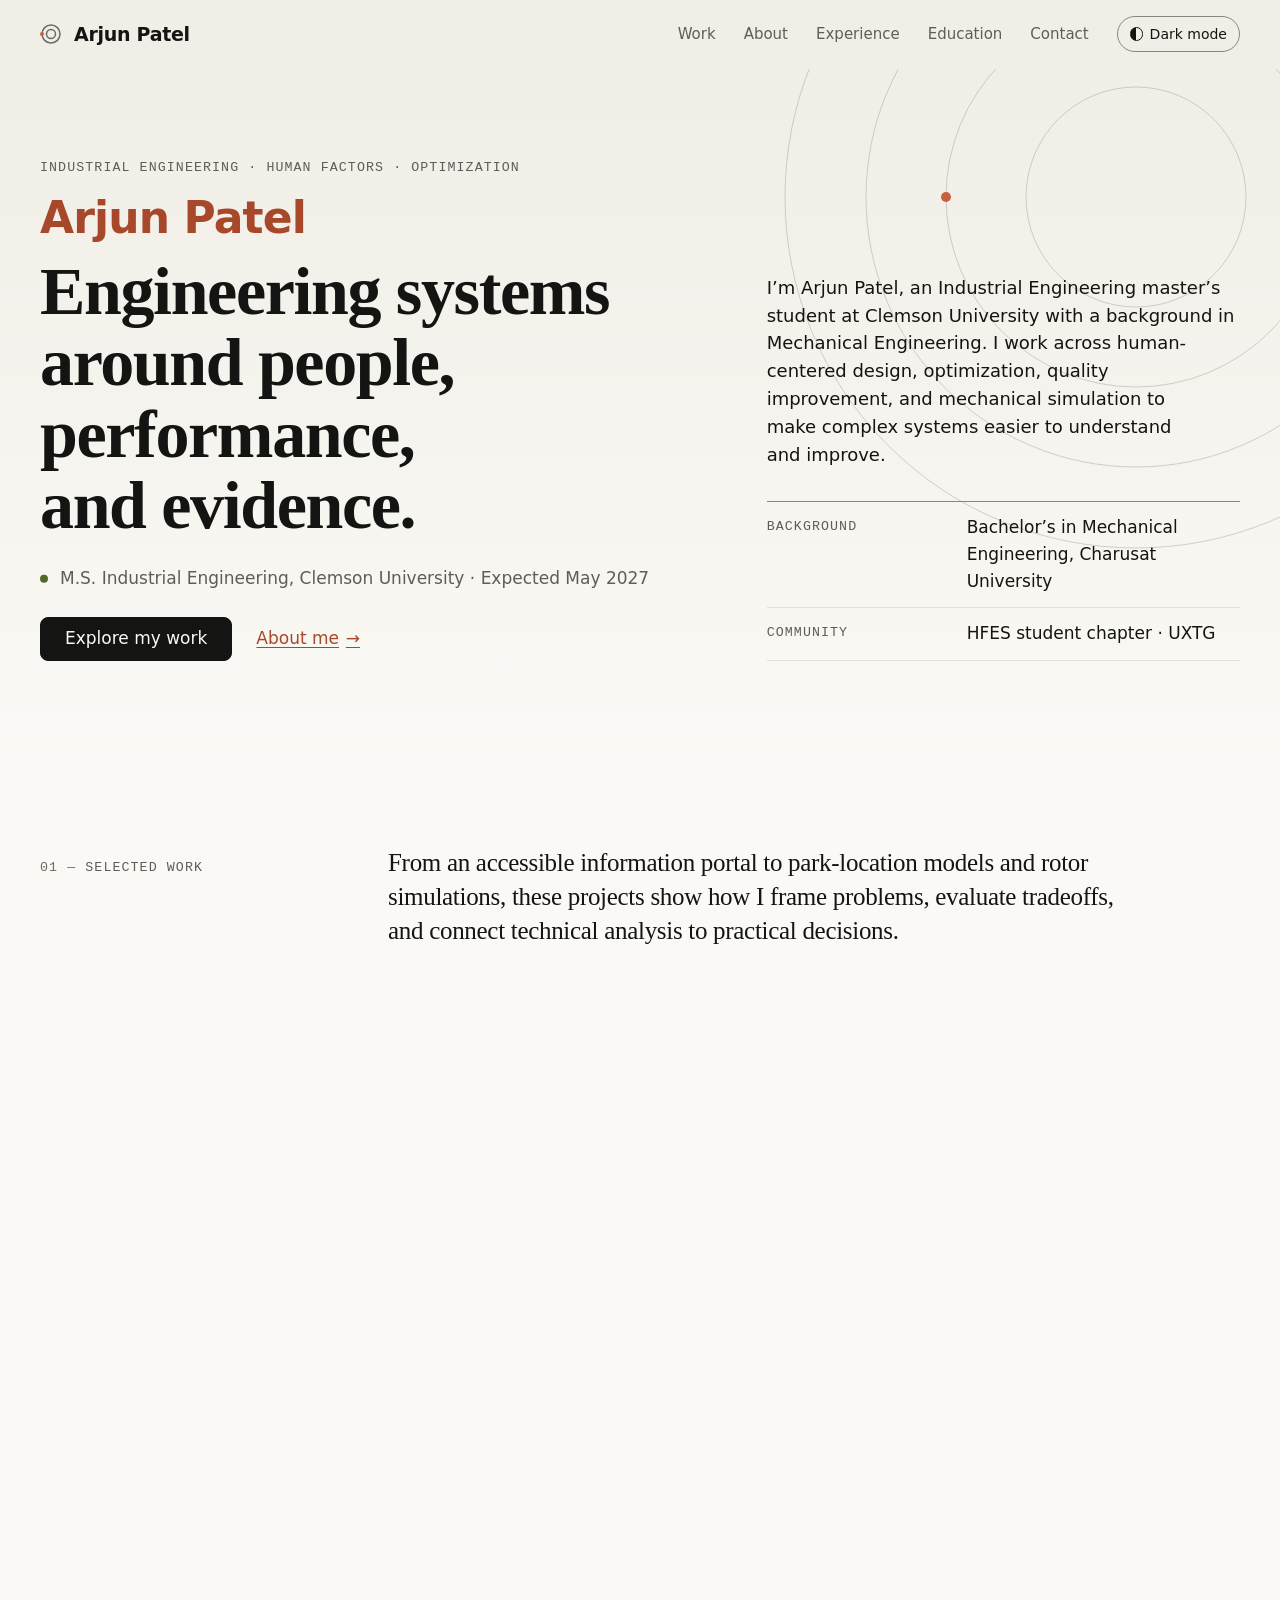
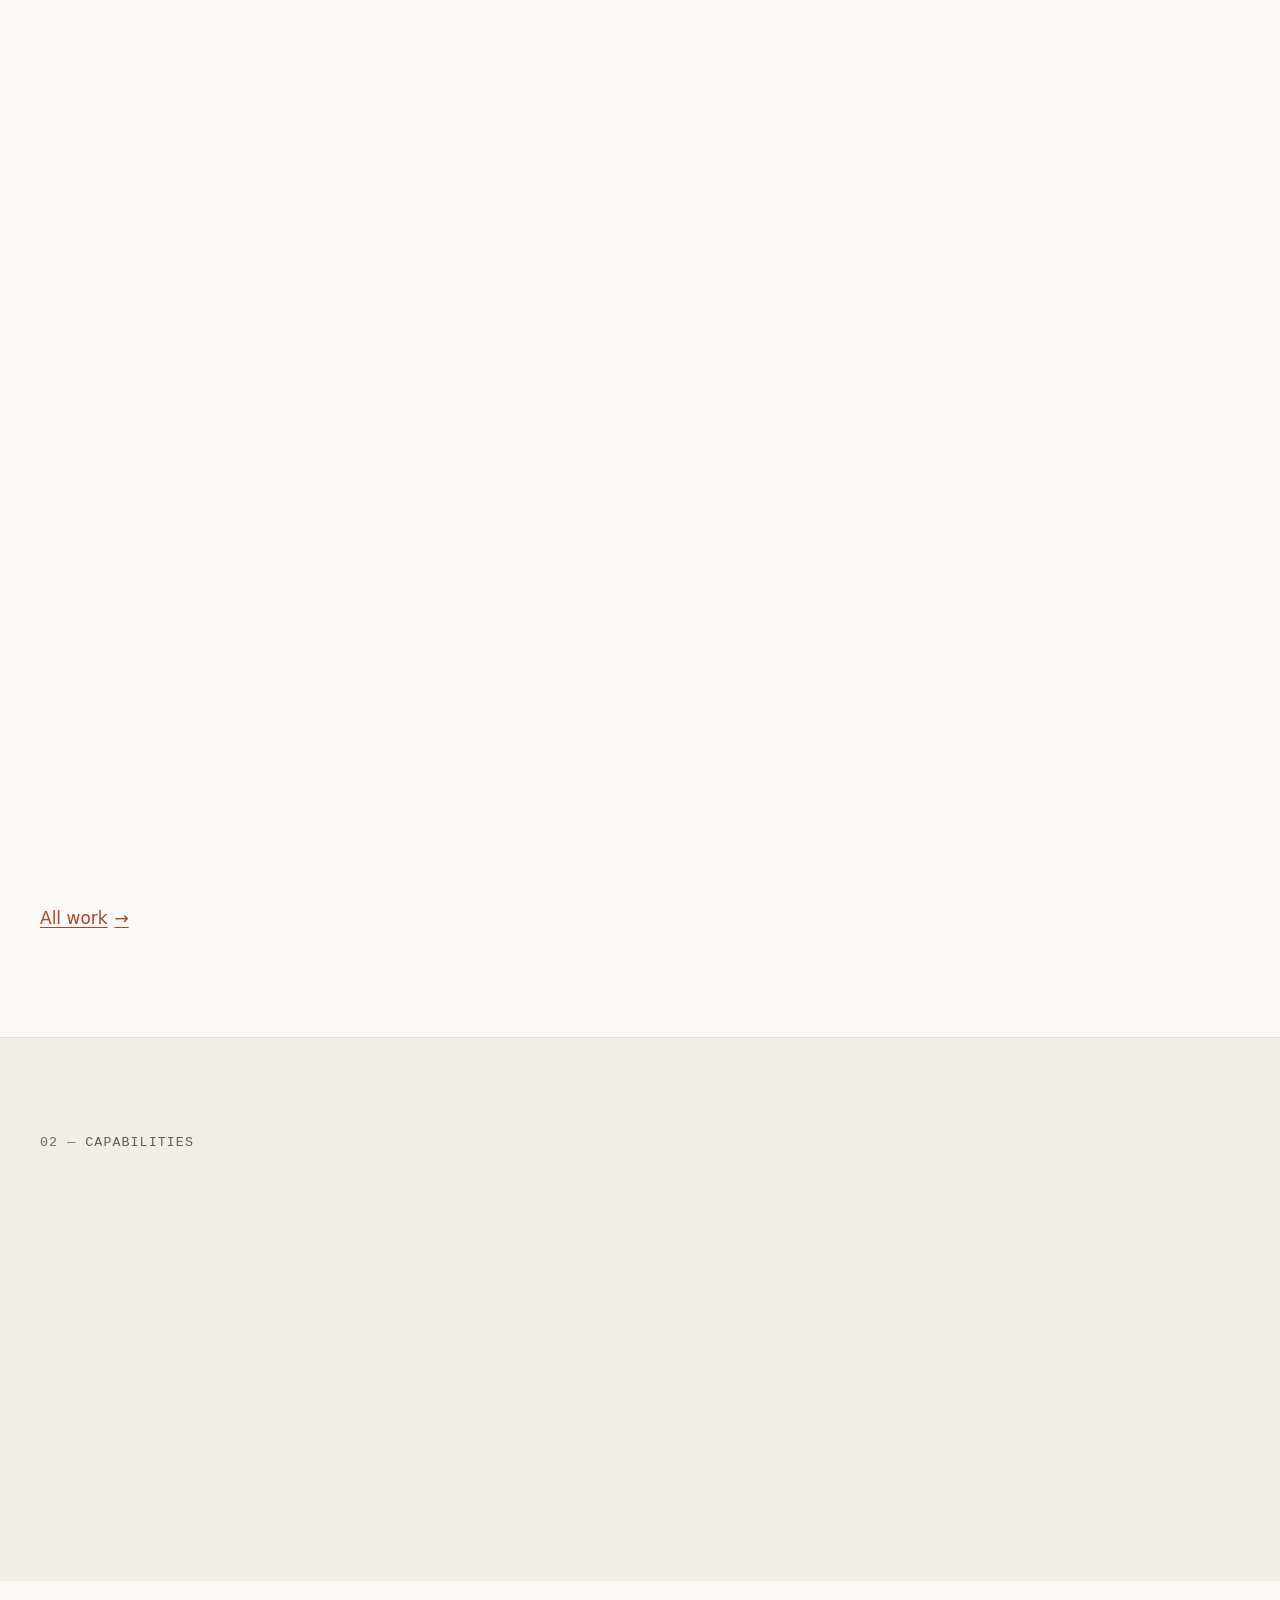
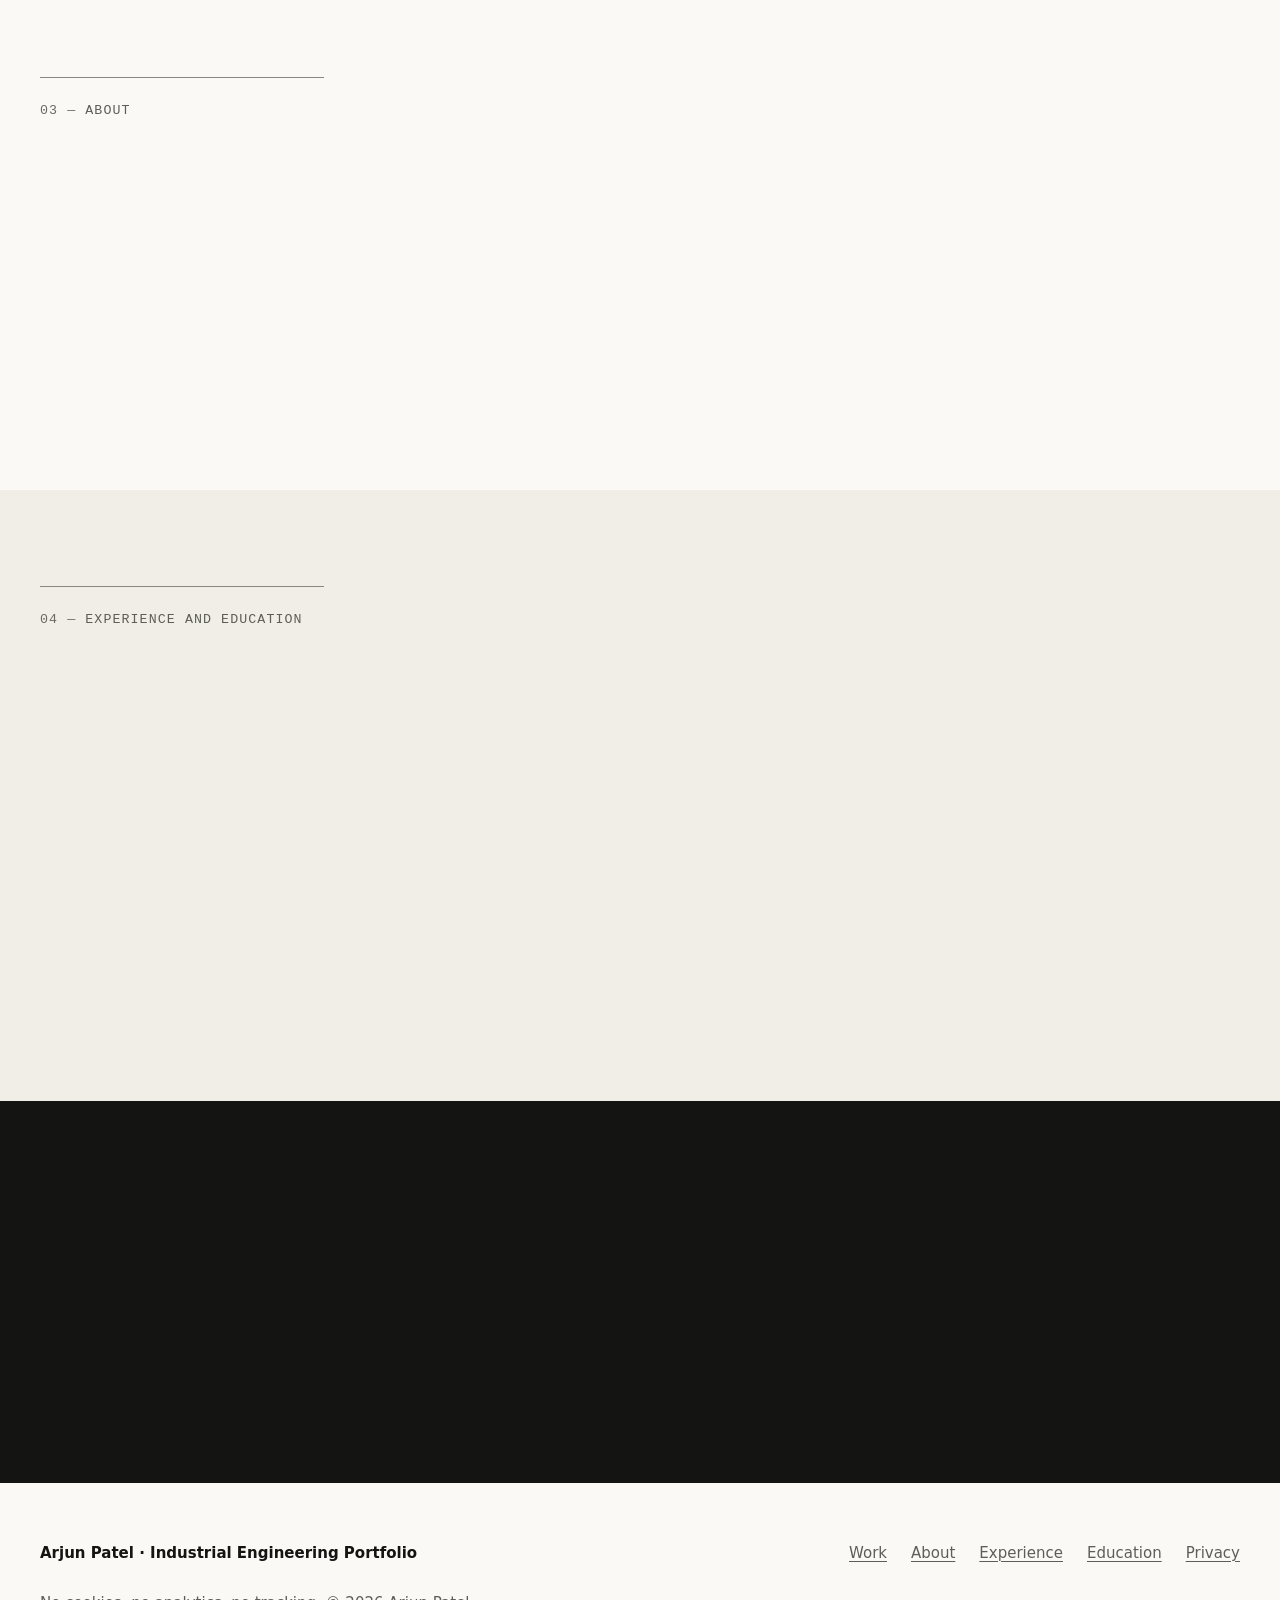
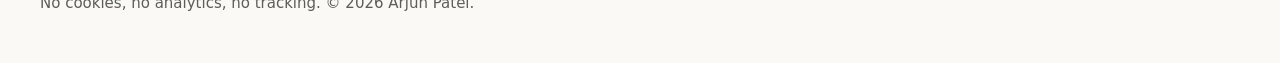
==== index.html @ 5f740c6b "Add files via upload" ====
<!doctype html>
<html lang="en">
  <head>
    <meta charset="utf-8">
    <meta name="viewport" content="width=device-width, initial-scale=1">
    <meta http-equiv="Content-Security-Policy" content="default-src 'self'; img-src 'self' data:; font-src 'self'; connect-src 'self'; object-src 'none'; base-uri 'self'; form-action 'none'; upgrade-insecure-requests">
    <meta name="referrer" content="strict-origin-when-cross-origin">
    <title>Arjun Patel | Industrial Engineering Portfolio</title>
    <meta name="description" content="Explore Arjun Patel’s work in human factors, optimization, manufacturing quality, and mechanical analysis, from Clemson University and beyond.">
    <meta name="color-scheme" content="light dark">
    <meta name="theme-color" content="#F0EEE6">
    <meta property="og:type" content="website">
    <meta property="og:site_name" content="Arjun Patel">
    <meta property="og:title" content="Arjun Patel | Industrial Engineering Portfolio">
    <meta property="og:description" content="Engineering systems around people, performance, and evidence. Selected projects in human factors, optimization, and mechanical analysis.">
    <meta name="twitter:card" content="summary">
    <link rel="icon" href="favicon.svg" type="image/svg+xml">
    <link rel="stylesheet" href="assets/css/tokens.css">
    <link rel="stylesheet" href="assets/css/site.css">
    <script src="assets/js/theme.js"></script>
    <script src="assets/js/site.js" defer></script>
    <script type="application/ld+json">
    {
      "@context": "https://schema.org",
      "@type": "Person",
      "name": "Arjun Patel",
      "description": "Industrial Engineering master’s student at Clemson University with a background in Mechanical Engineering.",
      "affiliation": {
        "@type": "CollegeOrUniversity",
        "name": "Clemson University"
      },
      "alumniOf": {
        "@type": "CollegeOrUniversity",
        "name": "Charusat University"
      },
      "sameAs": [
        "https://www.linkedin.com/in/linkwitharjun"
      ],
      "knowsAbout": [
        "Industrial engineering",
        "Human factors",
        "Optimization",
        "Manufacturing quality",
        "Mechanical analysis"
      ]
    }
    </script>
  </head>
  <body>
    <a class="skip-link" href="#main">Skip to content</a>

    <header class="site-header">
      <div class="wrap site-header__inner">
        <a class="site-logo" href="./" aria-current="page">
          <svg class="site-logo__mark" viewBox="0 0 22 22" aria-hidden="true" focusable="false"><circle cx="11" cy="11" r="9"/><circle cx="11" cy="11" r="4.5"/><circle class="site-logo__dot" cx="2" cy="11" r="2"/></svg>
          Arjun Patel
        </a>
        <nav class="site-nav" aria-label="Primary">
          <ul role="list">
            <li><a href="work/">Work</a></li>
            <li><a href="about/">About</a></li>
            <li><a href="experience/">Experience</a></li>
            <li><a href="education/">Education</a></li>
            <li><a href="#contact">Contact</a></li>
            <li><button type="button" class="theme-toggle" data-theme-toggle aria-pressed="false" hidden><span class="theme-toggle__icon" aria-hidden="true"></span>Dark mode</button></li>
          </ul>
        </nav>
      </div>
    </header>

    <main id="main" tabindex="-1">
      <section class="hero" aria-labelledby="hero-title">
        <svg class="hero__rings" viewBox="0 0 704 704" aria-hidden="true" focusable="false"><circle cx="352" cy="352" r="110"/><circle cx="352" cy="352" r="190"/><circle cx="352" cy="352" r="270"/><circle cx="352" cy="352" r="351"/><circle class="hero__rings-dot" cx="162" cy="352" r="5"/></svg>
        <div class="wrap hero__inner">
          <div class="hero__main">
            <p class="label hero__eyebrow">Industrial engineering · Human factors · Optimization</p>
            <h1 class="hero__title" id="hero-title">
              <span class="hero__name">Arjun Patel</span><span class="visually-hidden">: </span>
              <span class="hero__headline">Engineering systems around people, performance, and evidence.</span>
            </h1>
            <p class="hero__status"><span class="status-dot" aria-hidden="true"></span><span>M.S. Industrial Engineering, Clemson University · Expected May 2027</span></p>
            <div class="hero__actions">
              <a class="button button--primary" href="work/">Explore my work</a>
              <a class="arrow-link" href="about/">About me <span class="arrow" aria-hidden="true">→</span></a>
            </div>
          </div>
          <div class="hero__aside">
            <p class="hero__intro">I’m Arjun Patel, an Industrial Engineering master’s student at Clemson University with a background in Mechanical Engineering. I work across human-centered design, optimization, quality improvement, and mechanical simulation to make complex systems easier to understand and improve.</p>
            <dl class="spec">
              <div class="spec__row"><dt>Background</dt><dd>Bachelor’s in Mechanical Engineering, Charusat University</dd></div>
              <div class="spec__row"><dt>Community</dt><dd>HFES student chapter · UXTG</dd></div>
            </dl>
          </div>
        </div>
      </section>

      <section class="section" aria-labelledby="work-title">
        <div class="wrap">
          <div class="section__head">
            <h2 class="label section__label" id="work-title"><span class="label__num" aria-hidden="true">01 — </span>Selected work</h2>
            <p class="section__lead">From an accessible information portal to park-location models and rotor simulations, these projects show how I frame problems, evaluate tradeoffs, and connect technical analysis to practical decisions.</p>
          </div>
          <ol class="featured" role="list">
            <li>
              <article class="card card--feature">
                <div class="plate plate--light">
                  <img src="assets/img/hfes-join-after.webp" width="785" height="631" alt="Revised About UXTG screen with a highlighted Join UXTG membership card above the mission statement." loading="lazy" decoding="async">
                </div>
                <div class="card__body">
                  <p class="label"><span class="label__num" aria-hidden="true">01 — </span>Human factors and accessibility</p>
                  <h3 class="card__title"><a href="work/hfes-uxtg-portal/">HFES UXTG Information Portal</a></h3>
                  <p class="card__copy">Accessibility and quality assurance for an event-first information portal, informed by stakeholder needs and a four-participant usability study.</p>
                  <p class="evidence"><span class="evidence__tag">Evidence</span> <span>14.18-second mean event-registration task time in prototype testing</span></p>
                  <p class="card__action" aria-hidden="true">Read case study <span class="arrow" aria-hidden="true">→</span></p>
                </div>
              </article>
            </li>
            <li>
              <article class="card card--feature">
                <div class="plate plate--chart" aria-hidden="true">
                  <p class="plate__tag">Model 4 · Half-mile coverage</p>
                  <svg class="plot" viewBox="0 0 300 230" focusable="false">
                    <line class="plot__grid" x1="40" x2="288" y1="24" y2="24"/>
                    <text class="plot__tick" x="34" y="28" text-anchor="end">100</text>
                    <line class="plot__grid" x1="40" x2="288" y1="106" y2="106"/>
                    <text class="plot__tick" x="34" y="110" text-anchor="end">50</text>
                    <line class="plot__grid" x1="40" x2="288" y1="188" y2="188"/>
                    <text class="plot__tick" x="34" y="192" text-anchor="end">0</text>
                    <text class="plot__tick" x="82" y="207" text-anchor="middle">5</text>
                    <text class="plot__tick" x="164" y="207" text-anchor="middle">10</text>
                    <text class="plot__tick" x="246" y="207" text-anchor="middle">15</text>
                    <text class="plot__axis-title" x="164" y="226" text-anchor="middle">New parks in the modeled scenario</text>
                    <path class="bar" d="M70,188 V117.27 Q70,113.27 74,113.27 H90 Q94,113.27 94,117.27 V188 Z"><title>5 new parks: 45.57% of the modeled population within 0.5 miles</title></path>
                    <text class="plot__value" x="82" y="105.27" text-anchor="middle">45.57%</text>
                    <path class="bar bar--accent" d="M152,188 V105.52 Q152,101.52 156,101.52 H172 Q176,101.52 176,105.52 V188 Z"><title>10 new parks: 52.73% of the modeled population within 0.5 miles</title></path>
                    <text class="plot__value" x="164" y="93.52" text-anchor="middle">52.73%</text>
                    <path class="bar" d="M234,188 V98.22 Q234,94.22 238,94.22 H254 Q258,94.22 258,98.22 V188 Z"><title>15 new parks: 57.18% of the modeled population within 0.5 miles</title></path>
                    <text class="plot__value" x="246" y="86.22" text-anchor="middle">57.18%</text>
                  </svg>
                </div>
                <div class="card__body">
                  <p class="label"><span class="label__num" aria-hidden="true">02 — </span>Operations research and decision support</p>
                  <h3 class="card__title"><a href="work/asheville-park-access/">Asheville Urban Park Access Optimization</a></h3>
                  <p class="card__copy">Five facility-location models exploring how efficiency and equity objectives change proposed park investments for a population of 88,860.</p>
                  <p class="evidence"><span class="evidence__tag">Evidence</span> <span>52.73% modeled half-mile coverage in the ten-new-park coverage scenario</span></p>
                  <p class="card__action" aria-hidden="true">Explore the models <span class="arrow" aria-hidden="true">→</span></p>
                </div>
              </article>
            </li>
            <li>
              <article class="card card--feature">
                <div class="plate plate--cad">
                  <img src="assets/img/bell407-rotor-assembly.webp" width="556" height="412" alt="CAD model of the Bell-407 main rotor assembly: four blades on a central hub above the swashplate and rotor mast." loading="lazy" decoding="async">
                </div>
                <div class="card__body">
                  <p class="label"><span class="label__num" aria-hidden="true">03 — </span>Mechanical design and simulation</p>
                  <h3 class="card__title"><a href="work/bell407-rotor-analysis/">Bell-407 Helicopter Rotor and Blade System</a></h3>
                  <p class="card__copy">A comparative CFD study of two blade profiles, supported by CAD assembly work and static structural analysis of rotor components.</p>
                  <p class="evidence"><span class="evidence__tag">Evidence</span> <span>NACA-0012 and SC-1095 compared in an academic simulation study</span></p>
                  <p class="card__action" aria-hidden="true">View the analysis <span class="arrow" aria-hidden="true">→</span></p>
                </div>
              </article>
            </li>
          </ol>
          <p class="section__more"><a class="arrow-link" href="work/">All work <span class="arrow" aria-hidden="true">→</span></a></p>
        </div>
      </section>

      <section class="section band--oat" aria-labelledby="capabilities-title">
        <div class="wrap">
          <div class="section__head">
            <h2 class="label section__label" id="capabilities-title"><span class="label__num" aria-hidden="true">02 — </span>Capabilities</h2>
          </div>
          <ul class="capabilities" role="list">
            <li class="capability">
              <p class="label" aria-hidden="true">01</p>
              <h3>Human-centered systems</h3>
              <p>Understand user needs, evaluate accessibility, and test whether people can complete important tasks.</p>
            </li>
            <li class="capability">
              <p class="label" aria-hidden="true">02</p>
              <h3>Optimization and operations</h3>
              <p>Translate constraints into models that support decisions about access, routing, production, and resource allocation.</p>
            </li>
            <li class="capability">
              <p class="label" aria-hidden="true">03</p>
              <h3>Mechanical analysis and quality</h3>
              <p>Use simulation, inspection, and process analysis to investigate performance and improve engineering workflows.</p>
            </li>
          </ul>
        </div>
      </section>

      <section class="section" aria-labelledby="about-title">
        <div class="wrap split">
          <h2 class="label" id="about-title"><span class="label__num" aria-hidden="true">03 — </span>About</h2>
          <div class="split__body">
            <h3>A mechanical foundation and a systems perspective</h3>
            <p>My path into industrial engineering began with mechanical systems: understanding how components interact, how manufacturing decisions affect quality, and how analysis can support better design. Through production and quality assurance internships, I worked with process coordination, inspection, and manufacturing improvement.</p>
            <p><a class="arrow-link" href="about/">About me <span class="arrow" aria-hidden="true">→</span></a></p>
          </div>
        </div>
      </section>

      <section class="section band--oat" aria-labelledby="path-title">
        <div class="wrap split">
          <h2 class="label" id="path-title"><span class="label__num" aria-hidden="true">04 — </span>Experience and education</h2>
          <div class="split__body">
            <ol class="timeline" role="list">
              <li>
                <span class="timeline__when">August 2025–May 2027 expected</span>
                <span><span class="timeline__what">M.S. Industrial Engineering</span><br><span class="timeline__where">Clemson University · Clemson, United States</span></span>
              </li>
              <li>
                <span class="timeline__when">April 2024–June 2024</span>
                <span><span class="timeline__what">Quality Assurance Intern</span><br><span class="timeline__where">BC Instruments India Pvt. Ltd. · Anand, India</span></span>
              </li>
              <li>
                <span class="timeline__when">April 2023–June 2023</span>
                <span><span class="timeline__what">Production Engineer Intern</span><br><span class="timeline__where">Tripcon Engineering Pvt. Ltd. · Anand, India</span></span>
              </li>
              <li>
                <span class="timeline__when">2021–2025</span>
                <span><span class="timeline__what">Bachelor’s in Mechanical Engineering</span><br><span class="timeline__where">Charusat University · India</span></span>
              </li>
            </ol>
            <p class="next-links">
              <a class="arrow-link" href="experience/">Experience <span class="arrow" aria-hidden="true">→</span></a>
              <a class="arrow-link" href="education/">Education <span class="arrow" aria-hidden="true">→</span></a>
            </p>
          </div>
        </div>
      </section>
    </main>

    <footer class="site-footer">
      <div class="band band--ink">
      <section class="wrap contact" id="contact" aria-labelledby="contact-title">
        <div>
          <p class="label">Contact</p>
          <h2 id="contact-title">Let’s discuss a systems problem worth solving.</h2>
          <p class="contact__lead">If your work connects people, operations, or engineering analysis, I’d welcome a conversation about the problem and how I could contribute.</p>
        </div>
        <div class="contact__actions">
          <p class="contact__address">arjunb.patel@outlook.com</p>
          <ul class="contact__links" role="list">
            <li><a class="button button--primary" href="mailto:arjunb.patel@outlook.com?subject=Hello%20from%20your%20portfolio">Email Arjun</a></li>
            <li><a class="button button--secondary" href="https://www.linkedin.com/in/linkwitharjun" rel="noopener noreferrer">Connect on LinkedIn<span class="external-icon" aria-hidden="true">↗</span><span class="visually-hidden"> (opens external site)</span></a></li>
            <li><button type="button" class="button button--secondary" data-copy="arjunb.patel@outlook.com" hidden>Copy email address</button></li>
          </ul>
          <p class="contact__status" role="status" data-copy-status></p>
          <p class="contact__hint">Recruiters: please include the role and timeline.</p>
        </div>
      </section>
      </div>
      <div class="wrap site-footer__inner">
        <p class="site-footer__id">Arjun Patel · Industrial Engineering Portfolio</p>
        <nav aria-label="Footer">
          <ul role="list">
            <li><a href="work/">Work</a></li>
            <li><a href="about/">About</a></li>
            <li><a href="experience/">Experience</a></li>
            <li><a href="education/">Education</a></li>
            <li><a href="privacy/">Privacy</a></li>
          </ul>
        </nav>
        <p class="site-footer__note">No cookies, no analytics, no tracking. © 2026 Arjun Patel.</p>
      </div>
    </footer>
  </body>
</html>
---- assets/css/tokens.css ----
/*
  Design tokens. Warm, light "paper" theme by default; a warm dark theme is opt-in through the
  header toggle (data-theme="dark" on <html>). Every text colour passes WCAG AA (4.5:1) on
  --color-bg, --color-surface and --color-surface-2; control borders and chart marks pass 3:1.
*/
:root {
  color-scheme: light;

  /* Colour — light (default) */
  --color-bg: #FAF9F5;              /* ivory page */
  --color-surface: #FFFFFF;         /* cards, plates, tables */
  --color-surface-2: #F0EEE6;       /* oat bands and panels */
  --color-text: #141413;
  --color-text-muted: #5E5D59;
  --color-text-subtle: #6B6A64;
  --color-accent: #A8482A;          /* clay: links, name, highlights */
  --color-accent-strong: #863820;
  --color-signal: #55662B;          /* olive: evidence tags, status dot */
  --color-border: #E3E0D5;          /* decorative only */
  --color-border-strong: #87867F;   /* identifies controls: >= 3:1 */
  --color-focus: #1A56C4;
  --color-button-bg: #141413;
  --color-button-text: #FAF9F5;
  --color-button-hover: #3D3D3A;
  --color-ink: #141413;             /* dark band behind the contact block */

  /* Tinted panels (fixed in both themes; always carry dark text) */
  --tint-sage: #CFDCCB;
  --tint-lavender: #D6D4E6;
  --tint-blush: #EDD5CC;
  --tint-text: #141413;
  --tint-text-muted: #3D3D3A;

  /* Charts — marks are >= 3:1 on --color-surface; text never wears these */
  --chart-mark: #8F8D85;
  --chart-accent: #C6613F;
  --chart-grid: var(--color-border);

  /* Plates behind source figures: fixed and opaque in both themes */
  --plate-light: #FFFFFF;
  --plate-cad: #E8E9ED;

  /* Typography */
  --font-sans: "Inter Variable", system-ui, -apple-system, "Segoe UI", sans-serif;
  --font-serif: ui-serif, "New York", "Iowan Old Style", "Palatino Linotype", Palatino, Georgia, serif;
  --font-mono: "JetBrains Mono Variable", ui-monospace, "SFMono-Regular", Menlo, Consolas, monospace;
  --step--1: 0.833rem;
  --step-0: clamp(1rem, 0.97rem + 0.15vw, 1.0625rem);
  --step-1: 1.25rem;
  --step-2: 1.563rem;
  --step-3: 1.953rem;
  --step-4: clamp(2.441rem, 2rem + 2vw, 3.052rem);
  --step-5: clamp(2.25rem, 1.5rem + 3.6vw, 4.25rem);   /* home headline only */
  --leading-body: 1.6;
  --leading-heading: 1.15;
  --measure: 68ch;

  /* Spacing (4px base) */
  --space-1: 0.25rem; --space-2: 0.5rem; --space-3: 0.75rem; --space-4: 1rem;
  --space-6: 1.5rem;  --space-8: 2rem;   --space-12: 3rem;   --space-16: 4rem;
  --space-24: 6rem;

  /* Shape, elevation, motion, layout */
  --radius-sm: 8px; --radius-md: 12px; --radius-lg: 20px; --radius-full: 999px;
  --shadow-1: 0 1px 2px rgb(20 20 19 / 0.05);
  --shadow-2: 0 12px 28px -12px rgb(20 20 19 / 0.22);
  --dur-fast: 120ms; --dur-base: 200ms; --dur-slow: 480ms;
  --ease-out: cubic-bezier(0.2, 0, 0, 1);
  --content-max: 1200px;
  --gutter: clamp(16px, 4vw, 32px);
  --target-min: 44px;
}

:root[data-theme="dark"] {
  color-scheme: dark;
  --color-bg: #1F1E1D;
  --color-surface: #2A2927;
  --color-surface-2: #33322F;
  --color-text: #FAF9F5;
  --color-text-muted: #C2C0B6;
  --color-text-subtle: #A8A69D;
  --color-accent: #EDA58E;
  --color-accent-strong: #F6C7B7;
  --color-signal: #BFCF86;
  --color-border: #3B3A37;
  --color-border-strong: #8A8880;
  --color-focus: #FFD166;
  --color-button-bg: #FAF9F5;
  --color-button-text: #141413;
  --color-button-hover: #FFFFFF;
  --chart-mark: #8A8880;
  --chart-accent: #E08A6C;
  --shadow-1: none;
  --shadow-2: 0 12px 28px -12px rgb(0 0 0 / 0.6);
}

@media (prefers-reduced-motion: reduce) {
  :root { --dur-fast: 0.01ms; --dur-base: 0.01ms; --dur-slow: 0.01ms; }
}
---- assets/css/site.css ----
/*
  Site styles — project-portfolio.md §3.3 (components) and Appendix A.13 (accessibility essentials).
  Mobile-first; breakpoints 480 / 768 / 1024 / 1280. No inline styles anywhere, so the
  Content-Security-Policy can stay at style-src 'self'.
*/

/* ---------- Base ---------- */
*, *::before, *::after { box-sizing: border-box; }
[hidden] { display: none !important; }

html {
  font-family: var(--font-sans);
  font-size: 100%;                         /* respect the visitor's font size */
  scroll-padding-top: var(--space-8);      /* anchors never land flush against the top */
  -webkit-text-size-adjust: 100%;
  text-size-adjust: 100%;
}

body {
  display: flex;
  flex-direction: column;
  min-height: 100vh;
  margin: 0;
  background: var(--color-bg);
  color: var(--color-text);
  font-size: var(--step-0);
  line-height: var(--leading-body);
  overflow-wrap: anywhere;                 /* long names and URLs reflow at 320px */
  -webkit-font-smoothing: antialiased;
}

main { flex: 1; }
main:focus { outline: none; }              /* focused by the skip link only */

h1, h2, h3, h4 {
  margin: 0;
  font-weight: 650;
  line-height: var(--leading-heading);
  letter-spacing: -0.015em;
  text-wrap: balance;
}
h1 { font-size: var(--step-4); letter-spacing: -0.02em; }
h2 { font-size: var(--step-3); }
h3 { font-size: var(--step-1); }
p, ul, ol, dl, dd, figure, table { margin: 0; }
p { text-wrap: pretty; }
img { display: block; max-width: 100%; height: auto; }
strong, b { font-weight: 650; }

/* Links: underlined so meaning never relies on colour (1.4.1) */
a {
  color: var(--color-accent);
  text-decoration: underline;
  text-decoration-thickness: 1px;
  text-underline-offset: 0.2em;
  transition: color var(--dur-fast) var(--ease-out);
}
a:hover { color: var(--color-accent-strong); text-decoration-thickness: 2px; }

/* Focus: visible on every interactive element (2.4.7); outline survives forced colours */
:focus-visible {
  outline: 2px solid var(--color-focus);
  outline-offset: 3px;
  border-radius: var(--radius-sm);
}

.visually-hidden {
  position: absolute; width: 1px; height: 1px; padding: 0; margin: -1px;
  overflow: hidden; clip: rect(0 0 0 0); white-space: nowrap; border: 0;
}

.wrap {
  width: min(100% - 2 * var(--gutter), var(--content-max));
  margin-inline: auto;
}

/* Mono metadata label: section labels, kickers, table heads */
.label {
  font-family: var(--font-mono);
  font-size: var(--step--1);
  font-weight: 500;
  line-height: 1.4;
  letter-spacing: 0.08em;
  text-transform: uppercase;
  color: var(--color-text-muted);
}
.label__num { color: var(--color-text-subtle); }

.external-icon { display: inline-block; margin-left: 0.2em; font-size: 0.85em; }

/* ---------- Skip link (2.4.1) ---------- */
.skip-link {
  position: absolute; left: var(--space-4); top: -100px; z-index: 10;
  padding: var(--space-3) var(--space-4);
  background: var(--color-surface); color: var(--color-text);
  border: 1px solid var(--color-border-strong); border-radius: var(--radius-sm);
}
.skip-link:focus { top: var(--space-4); }

/* ---------- Header and primary navigation (not sticky: 2.4.11) ---------- */
.site-header { border-bottom: 1px solid var(--color-border); }
.site-header__inner {
  display: flex; flex-wrap: wrap; align-items: center; justify-content: space-between;
  column-gap: var(--space-8);
  padding-block: var(--space-3);
}
.site-logo {
  display: inline-flex; align-items: center; gap: var(--space-3);
  min-height: var(--target-min);
  color: var(--color-text); font-size: 1.1875rem; font-weight: 650; letter-spacing: -0.015em;
  text-decoration: none; white-space: nowrap;
}
.site-logo:hover { color: var(--color-text); text-decoration: underline; text-decoration-thickness: 2px; }
.site-logo__mark { flex: none; width: 1.375rem; height: 1.375rem; }
.site-logo__mark circle { fill: none; stroke: var(--color-text-subtle); stroke-width: 1.5; }
.site-logo__mark .site-logo__dot { fill: var(--color-accent); stroke: none; }

.site-nav ul {
  display: flex; flex-wrap: wrap; column-gap: clamp(0.875rem, 3vw, 1.75rem);
  margin: 0; padding: 0; list-style: none;
}
.site-nav a {
  display: inline-flex; align-items: center;
  min-height: var(--target-min);
  color: var(--color-text-muted); font-size: 0.9375rem; font-weight: 500;
  text-decoration: none; white-space: nowrap;
}
.site-nav a:hover { color: var(--color-text); text-decoration: underline; }
/* Current page: underline + weight, never colour alone */
.site-nav a[aria-current="page"],
.site-nav a.is-active {
  color: var(--color-text); font-weight: 650;
  text-decoration: underline; text-decoration-thickness: 2px; text-underline-offset: 0.45em;
}

/* ---------- Buttons (one primary per view) ---------- */
.button {
  display: inline-flex; align-items: center; justify-content: center; gap: var(--space-2);
  min-height: var(--target-min);
  padding: 0 var(--space-6);
  border: 1px solid transparent; border-radius: var(--radius-sm);
  font: inherit; font-weight: 500; line-height: 1.2;
  text-decoration: none; white-space: nowrap; cursor: pointer;
  transition: background-color var(--dur-fast) var(--ease-out), border-color var(--dur-fast) var(--ease-out), color var(--dur-fast) var(--ease-out);
}
.button--primary { background: var(--color-accent); border-color: var(--color-accent); color: var(--color-on-accent); }
.button--primary:hover { background: var(--color-accent-strong); border-color: var(--color-accent-strong); color: var(--color-on-accent); }
.button--secondary { background: transparent; border-color: var(--color-border-strong); color: var(--color-text); }
.button--secondary:hover { background: var(--color-surface-2); color: var(--color-text); }

.arrow-link {
  display: inline-flex; align-items: center; gap: 0.4em;
  min-height: var(--target-min);
  font-weight: 500;
}
.arrow { display: inline-block; transition: transform var(--dur-fast) var(--ease-out); }
.arrow-link:hover .arrow, .card:hover .arrow, .pager__next:hover .arrow { transform: translateX(3px); }

/* ---------- Home hero (FR-01) ---------- */
.hero { position: relative; overflow: hidden; border-bottom: 1px solid var(--color-border); }
.hero__rings {
  position: absolute; top: -17rem; right: -17rem;
  width: 30rem; height: 30rem; max-width: none;
  pointer-events: none;
}
.hero__rings circle { fill: none; stroke: var(--color-border); stroke-width: 1; vector-effect: non-scaling-stroke; }
.hero__rings .hero__rings-dot { fill: var(--color-accent); stroke: none; }
.hero__inner {
  position: relative;
  display: grid; gap: var(--space-12) var(--space-16);
  padding-block: clamp(2rem, 7vw, 6.5rem) clamp(2.5rem, 7vw, 6rem);
}
.hero__eyebrow { margin-bottom: var(--space-4); }
.hero__title { font-size: var(--step-5); line-height: 1.05; letter-spacing: -0.025em; }
.hero__name {
  display: block; margin-bottom: var(--space-3);
  color: var(--color-accent);
  font-size: clamp(1.75rem, 1.3rem + 2vw, 2.75rem); font-weight: 650; line-height: 1.15; letter-spacing: -0.02em;
}
.hero__headline { display: block; }
.hero__status {
  display: flex; align-items: baseline; gap: var(--space-3);
  margin-top: var(--space-6);
  color: var(--color-text-muted);
}
.status-dot {
  flex: none; width: 0.5rem; height: 0.5rem;
  border-radius: var(--radius-full); background: var(--color-signal);
  transform: translateY(-0.08em);
}
.hero__actions { display: flex; flex-wrap: wrap; align-items: center; gap: var(--space-2) var(--space-6); margin-top: var(--space-6); }
.hero__intro { max-width: 34rem; font-size: 1.125rem; line-height: 1.55; }
.hero__aside .spec { margin-top: var(--space-8); max-width: 34rem; }

/* ---------- Sections with numbered mono labels ---------- */
.section { padding-block: clamp(3rem, 8vw, 6rem); border-bottom: 1px solid var(--color-border); }
.section:last-child { border-bottom: 0; }
.section__head { display: grid; gap: var(--space-4) var(--space-16); margin-bottom: clamp(2rem, 5vw, 3.5rem); }
.section__label { margin: 0; }
.section__lead {
  max-width: 46rem;
  font-size: clamp(1.25rem, 1.05rem + 0.9vw, 1.563rem);
  line-height: 1.35; letter-spacing: -0.012em;
}
.section__body > * + * { margin-top: var(--space-6); }
.section__more { margin-top: var(--space-8); }

/* ---------- Page head (inner pages) ---------- */
.page-head { padding-block: clamp(2.5rem, 7vw, 5rem) clamp(2rem, 5vw, 3.5rem); }
.page-head .label { margin-bottom: var(--space-4); }
.page-head h1 { max-width: 22ch; }
.page-head__lead {
  max-width: 46rem; margin-top: var(--space-6);
  color: var(--color-text-muted);
  font-size: clamp(1.125rem, 1rem + 0.5vw, 1.25rem); line-height: 1.5;
}
.page-body { padding-bottom: clamp(3.5rem, 9vw, 7rem); }
.page-body > * + * { margin-top: clamp(3rem, 7vw, 5rem); }

/* Split block: mono label left, content right (>= 1024px) */
.split { display: grid; gap: var(--space-6) var(--space-16); }
.split > .label, .split > .split__label { padding-top: var(--space-6); border-top: 1px solid var(--color-border-strong); }
.split__label h2 { font: inherit; letter-spacing: inherit; }
.split__body { min-width: 0; }
.split__body > * + * { margin-top: var(--space-4); }
.split__body > h3 { font-size: var(--step-3); max-width: 24ch; }
.split__body > h3 + * { margin-top: var(--space-6); }
.split__body > .timeline:first-child, .split__body > .steps:first-child, .split__body > .skills:first-child { border-top: 0; }
.split__body > .timeline:first-child > li:first-child, .split__body > .steps:first-child > li:first-child, .split__body > .skills:first-child > .skills__group:first-child { padding-top: 0; }
.split__body > p, .split__body > ul, .split__body > ol { max-width: var(--measure); }

/* ---------- Project cards (FR-02): the whole card is one link ---------- */
.cards { display: grid; gap: var(--space-12) var(--space-8); margin: 0; padding: 0; list-style: none; }
.card { position: relative; display: flex; flex-direction: column; gap: var(--space-6); height: 100%; }
.card__body { display: flex; flex: 1; flex-direction: column; gap: var(--space-3); }
.card__title { font-size: var(--step-2); }
.card__title a { color: var(--color-text); text-decoration: none; }
.card__title a::after { content: ""; position: absolute; inset: 0; z-index: 1; }
.card:hover .card__title a { text-decoration: underline; text-decoration-thickness: 2px; text-underline-offset: 0.16em; }
.card__copy { color: var(--color-text-muted); max-width: var(--measure); }
.card__action { margin-top: auto; padding-top: var(--space-2); color: var(--color-accent); font-weight: 500; }
@supports selector(:has(a)) {
  .card__title a:focus-visible { outline: none; }
  .card:has(.card__title a:focus-visible) { outline: 2px solid var(--color-focus); outline-offset: 8px; border-radius: var(--radius-md); }
}

/* Evidence line: text label first, colour second */
.evidence {
  display: flex; flex-direction: column; gap: var(--space-1);
  padding-top: var(--space-3); border-top: 1px solid var(--color-border);
  color: var(--color-text-muted); font-size: 0.9375rem; line-height: 1.5;
}
.evidence__tag {
  flex: none;
  color: var(--color-signal);
  font-family: var(--font-mono); font-size: var(--step--1); font-weight: 500;
  letter-spacing: 0.08em; text-transform: uppercase;
}

/* Featured rows on the home page */
.featured { margin: 0; padding: 0; list-style: none; }
.featured > li { padding-block: clamp(2rem, 5vw, 3.5rem); border-top: 1px solid var(--color-border); }
.featured > li:last-child { padding-bottom: 0; }

/* Plates: opaque surfaces behind card media and figures */
.plate {
  position: relative;
  display: flex; align-items: center; justify-content: center;
  aspect-ratio: 4 / 3; overflow: hidden;
  border: 1px solid var(--color-border); border-radius: var(--radius-md);
  background: var(--color-surface); box-shadow: var(--shadow-1);
  transition: border-color var(--dur-fast) var(--ease-out);
}
.card:hover .plate { border-color: var(--color-border-strong); }
/* Fits the plate whole; scale-down never enlarges a figure past its own pixels */
.plate > img { position: absolute; inset: 0; width: 100%; height: 100%; object-fit: scale-down; }
.plate--light { background: var(--plate-light); }
.plate--cad { background: var(--plate-cad); }
.plate--chart .plot { position: absolute; inset: 2.5rem 1.25rem 0.75rem; width: calc(100% - 2.5rem); max-width: 22rem; height: calc(100% - 3.25rem); margin: auto; }
.plate--bars { padding: var(--space-6); align-items: center; }
.plate--bars .barlist { width: 100%; margin: 0; }
.plate__tag {
  position: absolute; top: var(--space-3); left: var(--space-4); right: var(--space-4);
  color: var(--color-text-subtle);
  font-family: var(--font-mono); font-size: 0.75rem; font-weight: 500;
  letter-spacing: 0.08em; line-height: 1.4; text-transform: uppercase;
}
.plate--type { align-items: flex-end; justify-content: flex-start; padding: var(--space-6); }
.plate__words {
  display: flex; flex-direction: column;
  color: var(--color-text-subtle);
  font-size: clamp(1.375rem, 0.9rem + 2.2vw, 2.125rem); font-weight: 650;
  letter-spacing: -0.02em; line-height: 1.12;
}
.plate__words span::first-letter { color: var(--color-text); }
.plate__words--phrases { font-size: clamp(1.25rem, 0.85rem + 1.8vw, 1.75rem); line-height: 1.2; }
.plate__words--phrases span { color: var(--color-text-subtle); }
.plate__words--phrases span:first-child { color: var(--color-text); }
.plate__words--phrases span::first-letter { color: inherit; }

/* ---------- Project filter (FR-03): progressive enhancement, revealed by JS ---------- */
.filter { display: grid; gap: var(--space-3); margin-bottom: var(--space-12); }
.filter__chips { display: flex; flex-wrap: wrap; align-items: center; gap: var(--space-2); }
.chip {
  display: inline-flex; align-items: center; gap: 0.4em;
  min-height: 2.25rem; padding: 0 var(--space-4);
  border: 1px solid var(--color-border-strong); border-radius: var(--radius-sm);
  background: transparent; color: var(--color-text);
  font: inherit; font-size: 0.9375rem; font-weight: 500; line-height: 1.2;
  cursor: pointer;
  transition: background-color var(--dur-fast) var(--ease-out);
}
.chip:hover { background: var(--color-surface-2); }
/* Pressed: fill + check mark + weight, never colour alone */
.chip[aria-pressed="true"] { background: var(--color-text); border-color: var(--color-text); color: var(--color-bg); font-weight: 650; }
.chip[aria-pressed="true"]::before { content: "\2713"; content: "\2713" / ""; }
.chip--clear { border-color: transparent; color: var(--color-accent); text-decoration: underline; text-underline-offset: 0.2em; }
.filter__status, .filter__empty { color: var(--color-text-muted); font-size: 0.9375rem; }
.filter__status:empty { display: none; }

/* ---------- Case study (FR-04) ---------- */
.breadcrumb { padding-top: var(--space-8); }
.breadcrumb ol { display: flex; flex-wrap: wrap; gap: var(--space-2); margin: 0; padding: 0; list-style: none; }
.breadcrumb li { display: inline-flex; align-items: center; gap: var(--space-2); min-height: 1.75rem; color: var(--color-text-muted); font-size: 0.9375rem; }
.breadcrumb li + li::before { content: "/"; color: var(--color-text-subtle); }

.case-head { display: grid; gap: var(--space-8) var(--space-16); padding-block: clamp(1.5rem, 4vw, 2.5rem) clamp(2rem, 5vw, 3.5rem); }
.case-head .label { margin-bottom: var(--space-4); }
.case-meta { display: flex; flex-wrap: wrap; column-gap: 1.5em; }
.case-head h1 { max-width: 20ch; }
.case-deck { margin-top: var(--space-4); max-width: 34rem; color: var(--color-text-muted); font-size: clamp(1.25rem, 1.1rem + 0.7vw, 1.563rem); line-height: 1.3; letter-spacing: -0.012em; }
.case-summary { margin-top: var(--space-6); max-width: 38rem; font-size: 1.125rem; line-height: 1.55; }

/* Spec sheet: <dl> of metadata */
.spec { border-top: 1px solid var(--color-border-strong); }
.spec__row { display: grid; gap: var(--space-1) var(--space-6); padding-block: var(--space-3); border-bottom: 1px solid var(--color-border); }
.spec dt {
  color: var(--color-text-muted);
  font-family: var(--font-mono); font-size: var(--step--1); font-weight: 500;
  letter-spacing: 0.08em; line-height: 1.9; text-transform: uppercase;
}
.spec dd { min-width: 0; }

.case-layout { display: grid; gap: var(--space-8) var(--space-16); padding-bottom: clamp(3rem, 7vw, 5rem); }
.toc { align-self: start; padding: var(--space-4) var(--space-6); border: 1px solid var(--color-border); border-radius: var(--radius-md); background: var(--color-surface); }
.toc__title { margin-bottom: var(--space-2); }
.toc ol { margin: 0; padding: 0; list-style: none; counter-reset: toc; }
.toc li { counter-increment: toc; }
.toc a { display: flex; align-items: baseline; gap: var(--space-3); min-height: 2.25rem; padding-block: 0.3rem; color: var(--color-text); text-decoration: none; line-height: 1.35; }
.toc a::before { content: counter(toc, decimal-leading-zero); flex: none; color: var(--color-text-subtle); font-family: var(--font-mono); font-size: var(--step--1); }
.toc a:hover { text-decoration: underline; }

.case-body { min-width: 0; }
.case-body > section + section { margin-top: clamp(3rem, 6vw, 4.5rem); }
.case-body section > * + * { margin-top: var(--space-4); }
.case-body section > h2 { font-size: var(--step-3); max-width: 26ch; }
.case-body section > h2 + * { margin-top: var(--space-6); }
.case-body section > h3 { margin-top: var(--space-8); }
.case-body section > p, .case-body section > ul, .case-body section > ol { max-width: var(--measure); }
.case-body section > ul, .case-body section > ol, .split__body > ul, .split__body > ol { padding-left: 1.25rem; }
.case-body section > ul > li + li, .split__body > ul > li + li { margin-top: var(--space-2); }
.case-body section > .figure, .case-body section > .chart, .case-body section > .compare,
.case-body section > .table-wrap, .case-body section > details, .case-body section > .spec { margin-top: var(--space-8); }
.case-body section > h3 + .spec { margin-top: var(--space-4); }
.case-body .callout > * { margin-top: 0; }
.case-body .callout > h2 { max-width: none; font-size: 1rem; letter-spacing: 0; line-height: 1.6; }
.h-num { display: block; margin-bottom: var(--space-3); color: var(--color-text-subtle); font-family: var(--font-mono); font-size: var(--step--1); font-weight: 500; letter-spacing: 0.08em; }

/* Numbered steps */
.steps { margin: 0; padding: 0 !important; list-style: none; counter-reset: step; max-width: var(--measure); border-top: 1px solid var(--color-border); }
.steps > li { display: grid; grid-template-columns: 2.5rem minmax(0, 1fr); margin: 0 !important; padding-block: var(--space-3); border-bottom: 1px solid var(--color-border); counter-increment: step; }
.steps > li::before { content: counter(step, decimal-leading-zero); color: var(--color-text-subtle); font-family: var(--font-mono); font-size: var(--step--1); line-height: 1.95; }

/* Figures: evidence on an opaque, readable surface */
.figure { margin-block: var(--space-8); }
.figure__frame { overflow: hidden; border: 1px solid var(--color-border); border-radius: var(--radius-md); background: var(--color-surface); box-shadow: var(--shadow-1); }
.figure__frame--light { background: var(--plate-light); }
.figure__frame img { margin-inline: auto; }
.figure--modest { max-width: 556px; }      /* the rotor render is 556px wide; never upscaled */
.figure figcaption, .figure__note { margin-top: var(--space-3); max-width: var(--measure); color: var(--color-text-muted); font-size: 0.9375rem; line-height: 1.5; }
.figure__fallback { padding: var(--space-6); color: var(--color-text-muted); }
.lead-figure { margin-block: 0 clamp(2.5rem, 6vw, 4rem); }
.compare { display: grid; gap: var(--space-6); margin-block: var(--space-8); }
.compare .figure { margin: 0; }

/* Tables scroll inside a labelled, focusable region (1.4.10) */
.table-wrap { overflow-x: auto; margin-block: var(--space-6); border: 1px solid var(--color-border); border-radius: var(--radius-md); background: var(--color-surface); box-shadow: var(--shadow-1); }
table { width: 100%; min-width: 32rem; border-collapse: collapse; font-size: 0.9375rem; line-height: 1.45; }
caption { padding: var(--space-3) var(--space-4); border-bottom: 1px solid var(--color-border); text-align: left; }
th, td { padding: var(--space-3) var(--space-4); border-bottom: 1px solid var(--color-border); text-align: left; vertical-align: top; overflow-wrap: normal; }
thead th { color: var(--color-text-muted); font-family: var(--font-mono); font-size: var(--step--1); font-weight: 500; letter-spacing: 0.06em; text-transform: uppercase; vertical-align: bottom; }
tbody th { font-weight: 650; }
tbody tr:last-child > * { border-bottom: 0; }
.num { font-variant-numeric: tabular-nums; white-space: nowrap; }
table.table--compact { min-width: 0; }

/* Callout: icon + text label, never colour alone */
.callout {
  display: grid; grid-template-columns: auto minmax(0, 1fr); gap: var(--space-2) var(--space-4);
  max-width: 46rem; padding: var(--space-6);
  border: 1px solid var(--color-border); border-left: 3px solid var(--color-signal); border-radius: var(--radius-md);
  background: var(--color-surface);
}
.callout__icon { width: 1.25rem; height: 1.25rem; margin-top: 0.2rem; color: var(--color-signal); }
.callout h2, .callout h3, .callout__label { font-size: 1rem; font-weight: 650; letter-spacing: 0; line-height: 1.6; }
.callout p { grid-column: 2; max-width: none; color: var(--color-text-muted); }

/* Disclosures */
details { border: 1px solid var(--color-border); border-radius: var(--radius-md); background: var(--color-surface); }
summary { display: flex; align-items: center; gap: var(--space-3); min-height: var(--target-min); padding: var(--space-2) var(--space-4); font-weight: 500; cursor: pointer; list-style: none; }
summary::-webkit-details-marker { display: none; }
summary::before { content: "+"; flex: none; width: 1ch; color: var(--color-accent); font-family: var(--font-mono); }
details[open] > summary::before { content: "\2212"; }
summary:hover { text-decoration: underline; }
.details__body { padding: 0 var(--space-4) var(--space-4); }
.details__body > * + * { margin-top: var(--space-4); }
.details__body .table-wrap, .details__body .figure { margin-block: 0; }
.details__body .table-wrap { background: transparent; box-shadow: none; }

/* Project pager */
.pager { display: grid; gap: var(--space-4); padding-block: var(--space-8); border-top: 1px solid var(--color-border-strong); }
.pager a { display: inline-flex; flex-direction: column; justify-content: center; min-height: var(--target-min); text-decoration: none; }
.pager a:hover .pager__title, .pager__back:hover { text-decoration: underline; }
.pager__back { align-self: center; font-weight: 500; }
.pager__next .label { margin-bottom: var(--space-1); }
.pager__title { color: var(--color-text); font-size: var(--step-2); font-weight: 650; letter-spacing: -0.015em; line-height: 1.2; }

/* ---------- Capabilities, timeline, skills ---------- */
.capabilities { display: grid; gap: var(--space-8); margin: 0; padding: 0; list-style: none; }
.capability { padding-top: var(--space-6); border-top: 1px solid var(--color-border-strong); }
.capability .label { margin-bottom: var(--space-3); }
.capability h3 { margin-bottom: var(--space-3); font-size: var(--step-2); }
.capability p { color: var(--color-text-muted); max-width: 30rem; }

.timeline { margin: 0; padding: 0 !important; list-style: none; border-top: 1px solid var(--color-border); }
.timeline > li { display: grid; gap: var(--space-1) var(--space-8); margin: 0 !important; padding-block: var(--space-4); border-bottom: 1px solid var(--color-border); }
.timeline__when { color: var(--color-text-muted); font-family: var(--font-mono); font-size: var(--step--1); letter-spacing: 0.04em; line-height: 1.9; }
.timeline__what { font-weight: 650; }
.timeline__where { color: var(--color-text-muted); }

.entry { display: grid; gap: var(--space-4) var(--space-16); padding-block: var(--space-8); border-top: 1px solid var(--color-border-strong); }
.entry__meta > * + * { margin-top: var(--space-1); }
.entry__meta .label { letter-spacing: 0.04em; text-transform: none; }
.entry__body { min-width: 0; }
.entry__body > * + * { margin-top: var(--space-4); }
.entry__body h2 { font-size: var(--step-2); }
.entry__role { color: var(--color-text-muted); font-size: 1.125rem; }
.entry__body h2 + .entry__role { margin-top: var(--space-2); }
.entry__body ul { max-width: var(--measure); padding-left: 1.25rem; }
.entry__body li + li { margin-top: var(--space-3); }
.entry__body h3 { font-size: 1rem; letter-spacing: 0; }
.entry__body h3 + .inline-list { margin-top: var(--space-2); }

.inline-list { display: flex; flex-wrap: wrap; gap: var(--space-1) 0; padding: 0 !important; list-style: none; max-width: var(--measure); }
.inline-list li { margin: 0 !important; }
.inline-list li:not(:last-child)::after { content: "\00B7"; content: "\00B7" / ""; margin-inline: 0.6em; color: var(--color-text-subtle); }

.skills { border-top: 1px solid var(--color-border); }
.skills__group { display: grid; gap: var(--space-2) var(--space-8); padding-block: var(--space-4); border-bottom: 1px solid var(--color-border); }
.skills__group h3 { font-size: 1rem; letter-spacing: 0; line-height: 1.6; }
.skills__group .inline-list { color: var(--color-text-muted); }

.next-links { display: flex; flex-wrap: wrap; gap: var(--space-2) var(--space-8); }

/* ---------- Charts ---------- */
.chart { margin-block: var(--space-8); }
.chart__frame { padding: var(--space-6); border: 1px solid var(--color-border); border-radius: var(--radius-md); background: var(--color-surface); box-shadow: var(--shadow-1); }
.chart__title { font-size: 1rem; font-weight: 650; line-height: 1.4; }
.chart__sub { color: var(--color-text-muted); font-size: 0.875rem; line-height: 1.4; }
.chart__panels { display: grid; gap: var(--space-8); }
.chart__panel .plot { width: 100%; max-width: 22.5rem; margin-top: var(--space-3); }
.chart figcaption { margin-top: var(--space-3); max-width: var(--measure); color: var(--color-text-muted); font-size: 0.9375rem; line-height: 1.5; }
.chart details { margin-top: var(--space-3); }

/* Horizontal bars: label, bar, value at the tip. Bar length comes from the SVG width attribute. */
.barlist { display: grid; gap: var(--space-3); margin: var(--space-4) 0 0; padding: 0; list-style: none; }
.barlist__row { display: grid; gap: var(--space-1) var(--space-4); align-items: center; }
.barlist__label { color: var(--color-text-muted); font-size: 0.875rem; line-height: 1.35; }
.barlist__track { padding-right: 4.75rem; }      /* room for the value label after the longest bar */
.barlist__svg { display: block; width: 100%; height: 20px; overflow: visible; }
.bar { fill: var(--chart-mark); }
.bar--accent { fill: var(--chart-accent); }
.bar-value { fill: var(--color-text); font-family: var(--font-sans); font-size: 0.8125rem; font-weight: 650; font-variant-numeric: tabular-nums; dominant-baseline: central; }
.barlist--compact .barlist__label { font-size: 0.8125rem; }

/* Plots drawn in a viewBox: line + column panels */
.plot { display: block; height: auto; overflow: visible; }
.plot__grid { stroke: var(--chart-grid); stroke-width: 1; }
.plot__tick { fill: var(--color-text-muted); font-family: var(--font-sans); font-size: 12px; font-variant-numeric: tabular-nums; }
.plot__axis-title { fill: var(--color-text-muted); font-family: var(--font-sans); font-size: 12px; }
.plot__value { fill: var(--color-text); font-family: var(--font-sans); font-size: 13px; font-weight: 650; font-variant-numeric: tabular-nums; }
.plot__line { fill: none; stroke: var(--chart-accent); stroke-width: 2; stroke-linecap: round; stroke-linejoin: round; }
.plot__dot { fill: var(--chart-accent); stroke: var(--color-surface); stroke-width: 2; }

/* ---------- Contact block: same place on every page (3.2.6) ---------- */
.contact { display: grid; gap: var(--space-8) var(--space-16); padding-block: clamp(3rem, 7vw, 5rem); border-bottom: 1px solid var(--color-border); }
.contact .label { margin-bottom: var(--space-4); }
.contact h2 { max-width: 20ch; color: var(--color-text); font-size: clamp(1.563rem, 1.2rem + 1.6vw, 2.441rem); }
.contact__lead { max-width: 34rem; margin-top: var(--space-4); font-size: 1.0625rem; }
.contact__address { color: var(--color-text); font-family: var(--font-mono); font-size: 1rem; }
.contact__links { display: flex; flex-wrap: wrap; gap: var(--space-3); margin-top: var(--space-4) !important; }
.contact__status { min-height: 1.5em; margin-top: var(--space-3); }
.contact__hint { margin-top: var(--space-1); }

/* ---------- Footer ---------- */
.site-footer { border-top: 1px solid var(--color-border); color: var(--color-text-muted); font-size: 0.9375rem; }
.site-footer__inner { display: grid; gap: var(--space-4) var(--space-8); padding-block: var(--space-12); }
.site-footer__id { color: var(--color-text); font-weight: 650; }
.site-footer ul { display: flex; flex-wrap: wrap; column-gap: var(--space-6); margin: 0; padding: 0; list-style: none; }
.site-footer nav a { display: inline-flex; align-items: center; min-height: var(--target-min); color: var(--color-text-muted); }
.site-footer nav a:hover { color: var(--color-text); }

/* ---------- Simple pages (privacy, 404) ---------- */
.simple { padding-block: clamp(2.5rem, 7vw, 5rem) clamp(3.5rem, 9vw, 7rem); }
.simple .label { margin-bottom: var(--space-4); }
.simple__body { max-width: var(--measure); margin-top: var(--space-8); }
.simple__body > * + * { margin-top: var(--space-4); }
.simple__body h2 { margin-top: var(--space-12); font-size: var(--step-2); }
.simple__body ul { padding-left: 1.25rem; }
.simple__body li + li { margin-top: var(--space-2); }
.simple__lead { font-size: clamp(1.125rem, 1rem + 0.5vw, 1.25rem); line-height: 1.5; }
.simple__actions { display: flex; flex-wrap: wrap; align-items: center; gap: var(--space-2) var(--space-6); margin-top: var(--space-8); }
.meta-line { color: var(--color-text-muted); font-size: 0.9375rem; }

/* ---------- Breakpoints ---------- */
@media (min-width: 640px) {
  .barlist__row { grid-template-columns: 12.5rem minmax(0, 1fr); }
  .barlist__label { text-align: right; }
  .barlist--compact .barlist__row { grid-template-columns: minmax(0, 1fr); }
  .barlist--compact .barlist__label { text-align: left; }
  .chart__panels { grid-template-columns: repeat(2, minmax(0, 1fr)); }
}

@media (min-width: 768px) {
  .cards { grid-template-columns: repeat(2, minmax(0, 1fr)); }
  .capabilities { grid-template-columns: repeat(3, minmax(0, 1fr)); }
  .compare { grid-template-columns: repeat(2, minmax(0, 1fr)); align-items: start; }
  .spec__row { grid-template-columns: 11rem minmax(0, 1fr); }
  .timeline > li { grid-template-columns: 13rem minmax(0, 1fr); }
  .skills__group { grid-template-columns: 16rem minmax(0, 1fr); }
  .entry { grid-template-columns: 16rem minmax(0, 1fr); }
  .pager { grid-template-columns: auto minmax(0, 1fr); justify-content: space-between; }
  .pager__next { justify-self: end; text-align: right; align-items: flex-end; }
  .site-footer__inner { grid-template-columns: minmax(0, 1fr) auto; align-items: center; }
  .site-footer__note { grid-column: 1 / -1; }
}

@media (min-width: 680px) {
  .card--feature { display: grid; grid-template-columns: minmax(0, 5fr) minmax(0, 6fr); gap: var(--space-8); align-items: center; }
  .card--feature .card__action { margin-top: 0; }
}

@media (min-width: 900px) {
  .card--feature { gap: var(--space-12); }
  .card--feature .card__body { gap: var(--space-4); }
  .card--feature .card__title { font-size: var(--step-3); }
  .card--feature .evidence { flex-direction: row; flex-wrap: wrap; align-items: baseline; column-gap: var(--space-3); }
}

@media (min-width: 1024px) {
  .hero__inner { grid-template-columns: minmax(0, 7fr) minmax(0, 5fr); align-items: end; }
  .hero__rings { top: -14rem; right: -13rem; width: 44rem; height: 44rem; }
  .section__head { grid-template-columns: minmax(0, 3fr) minmax(0, 9fr); align-items: baseline; }
  .split { grid-template-columns: minmax(0, 3fr) minmax(0, 9fr); }
  .split > .label, .split > .split__label, .split__body { padding-top: var(--space-6); border-top: 1px solid var(--color-border-strong); }
  .case-head { grid-template-columns: minmax(0, 7fr) minmax(0, 5fr); align-items: start; }
  .contact { grid-template-columns: minmax(0, 7fr) minmax(0, 5fr); align-items: end; }
}

@media (min-width: 1280px) {
  .case-layout { grid-template-columns: 15rem minmax(0, 54rem); }
}

/* ---------- Forced colours / high contrast ---------- */
@media (forced-colors: active) {
  .button, .chip, .plate, .figure__frame, .chart__frame, .callout, details, .toc { border: 1px solid CanvasText; }
  .chip[aria-pressed="true"] { border-width: 3px; }
  .status-dot { background: CanvasText; }
  .bar, .plot__dot { fill: CanvasText; }
  .bar--accent { fill: Highlight; }
  .plot__line { stroke: Highlight; }
  .plot__grid { stroke: GrayText; }
  .bar-value, .plot__value, .plot__tick, .plot__axis-title { fill: CanvasText; }
}

/* ---------- Reduced motion ---------- */
@media (prefers-reduced-motion: reduce) {
  *, *::before, *::after {
    animation-duration: 0.01ms !important;
    animation-iteration-count: 1 !important;
    transition-duration: 0.01ms !important;
    scroll-behavior: auto !important;
  }
  .arrow-link:hover .arrow, .card:hover .arrow, .pager__next:hover .arrow { transform: none; }
}

/* ---------- Print: case studies, experience, education ---------- */
@media print {
  :root {
    --color-bg: #fff; --color-surface: #fff; --color-surface-2: #fff;
    --color-text: #000; --color-text-muted: #333; --color-text-subtle: #444;
    --color-accent: #000; --color-accent-strong: #000; --color-signal: #000;
    --color-border: #bbb; --color-border-strong: #666;
    --chart-mark: #888; --chart-accent: #000; --chart-grid: #ccc;
  }
  .skip-link, .site-nav, .site-footer nav, .filter, .toc, .pager, .hero__rings, .hero__actions, .card__action { display: none !important; }
  .section, .page-head, .case-head, .simple { padding-block: 1.5rem; }
  .card, .figure, .chart, .entry, .callout, tr { break-inside: avoid; }
  details > .details__body { display: block; }
  main a[href^="http"]::after { content: " (" attr(href) ")"; font-size: 0.85em; }
}

/* =====================================================================
   Paper theme layer: serif headings, colour bands, panels, motion
   ===================================================================== */

/* Serif display type; mono labels and UI stay as they are */
h1, h2, .card__title, .section__lead, .case-deck, .pager__title, .split__body > h3, .capability h3 {
  font-family: var(--font-serif); font-weight: 550; letter-spacing: -0.012em;
}
.label, .hero__name, .callout h2, .skills__group h3, .entry__body h3 { font-family: var(--font-sans); }
h2.label, p.label { font-family: var(--font-mono); font-weight: 500; letter-spacing: 0.08em; }
.hero__title { letter-spacing: -0.02em; }
.hero__name { font-weight: 700; letter-spacing: -0.02em; }

/* Buttons: ink on paper */
.button--primary { background: var(--color-button-bg); border-color: var(--color-button-bg); color: var(--color-button-text); }
.button--primary:hover { background: var(--color-button-hover); border-color: var(--color-button-hover); color: var(--color-button-text); }

/* Colour bands break up the page */
.band--oat { background: var(--color-surface-2); }
.band--oat.section, .band--oat + .section, .hero { border-bottom: 0; }
.band--oat .chip:hover, .band--oat .button--secondary:hover { background: var(--color-bg); }
.band--ink {
  --color-text: #FAF9F5; --color-text-muted: #C2C0B6; --color-text-subtle: #A8A69D;
  --color-border: #3B3A37; --color-border-strong: #8A8880; --color-surface-2: #2A2927;
  --color-button-bg: #FAF9F5; --color-button-text: #141413; --color-button-hover: #FFFFFF;
  --color-accent: #EDA58E; --color-accent-strong: #F6C7B7; --color-focus: #FFD166;
  background: var(--color-ink); color: var(--color-text-muted);
}
.band--ink .contact { border-bottom: 0; }
.site-footer { border-top: 0; }
.page-head { padding-block: clamp(2.5rem, 7vw, 5rem); }
.page-body { padding-top: clamp(2.5rem, 6vw, 4rem); }

/* Hero: soft wash behind the rings */
.hero { background: linear-gradient(180deg, var(--color-surface-2) 0%, var(--color-bg) 100%); }
.hero__rings circle { stroke: var(--color-border-strong); opacity: 0.35; }
.hero__rings .hero__rings-dot { fill: var(--chart-accent); opacity: 1; }
.site-logo__mark .site-logo__dot { fill: var(--chart-accent); }
.site-header { background: var(--color-surface-2); border-bottom-color: transparent; }

/* Project cards become rounded panels */
.cards > li > .card {
  padding: var(--space-4) var(--space-4) var(--space-6);
  border-radius: var(--radius-lg); background: var(--color-surface-2);
  transition: transform var(--dur-base) var(--ease-out), box-shadow var(--dur-base) var(--ease-out);
}
.cards > li > .card:hover { transform: translateY(-4px); box-shadow: var(--shadow-2); }
.cards > li > .card .card__body { padding-inline: var(--space-2); }
.cards > li > .card .evidence { border-top-color: var(--color-border-strong); }
.card--feature .plate { transition: transform var(--dur-base) var(--ease-out), box-shadow var(--dur-base) var(--ease-out), border-color var(--dur-fast) var(--ease-out); }
.card--feature:hover .plate { transform: translateY(-4px); box-shadow: var(--shadow-2); }
.plate--type, .plate--bars, .plate--chart { background: var(--color-surface); }

/* Capabilities: tinted panels with fixed dark text */
.capability { padding: var(--space-6); border-top: 0; border-radius: var(--radius-lg); background: var(--tint-sage); color: var(--tint-text); }
.capability:nth-child(2) { background: var(--tint-lavender); }
.capability:nth-child(3) { background: var(--tint-blush); }
.capability p, .capability .label { color: var(--tint-text-muted); }
.capability .label { margin-bottom: var(--space-8); }

/* Panels */
.toc, .callout, details, .chart__frame, .table-wrap { border-radius: var(--radius-md); }
.toc { background: var(--color-surface-2); border-color: transparent; }

/* Theme toggle (revealed by script) */
.theme-toggle {
  display: inline-flex; align-items: center; gap: 0.45em;
  min-height: 2.25rem; margin-block: 0.25rem; padding: 0 var(--space-3);
  border: 1px solid var(--color-border-strong); border-radius: var(--radius-full);
  background: transparent; color: var(--color-text);
  font: inherit; font-size: 0.875rem; font-weight: 500; cursor: pointer;
}
.theme-toggle:hover { background: var(--color-bg); }
.theme-toggle__icon { width: 0.85rem; height: 0.85rem; border: 1.5px solid currentColor; border-radius: 50%; background: linear-gradient(90deg, currentColor 50%, transparent 50%); }
.site-nav ul { align-items: center; }

/* Scroll reveal: only when scripts run and motion is welcome */
@media (prefers-reduced-motion: no-preference) {
  .js .reveal { opacity: 0; transform: translateY(18px); transition: opacity var(--dur-slow) var(--ease-out), transform var(--dur-slow) var(--ease-out); }
  .js .reveal.is-visible { opacity: 1; transform: none; }
}
@media print { .reveal { opacity: 1 !important; transform: none !important; } .theme-toggle { display: none !important; } .band--ink { background: #fff; } }
@media (forced-colors: active) { .capability, .cards > li > .card, .theme-toggle { border: 1px solid CanvasText; } }
.theme-toggle, .chip, .button { -webkit-appearance: none; appearance: none; }
.section__lead, .case-deck { font-weight: 450; }
/* Small screens: the theme toggle sits on the logo row instead of adding a third header row */
.site-header__inner { position: relative; }
@media (max-width: 767px) {
  .site-nav li:last-child { position: absolute; top: var(--space-3); right: 0; }
}
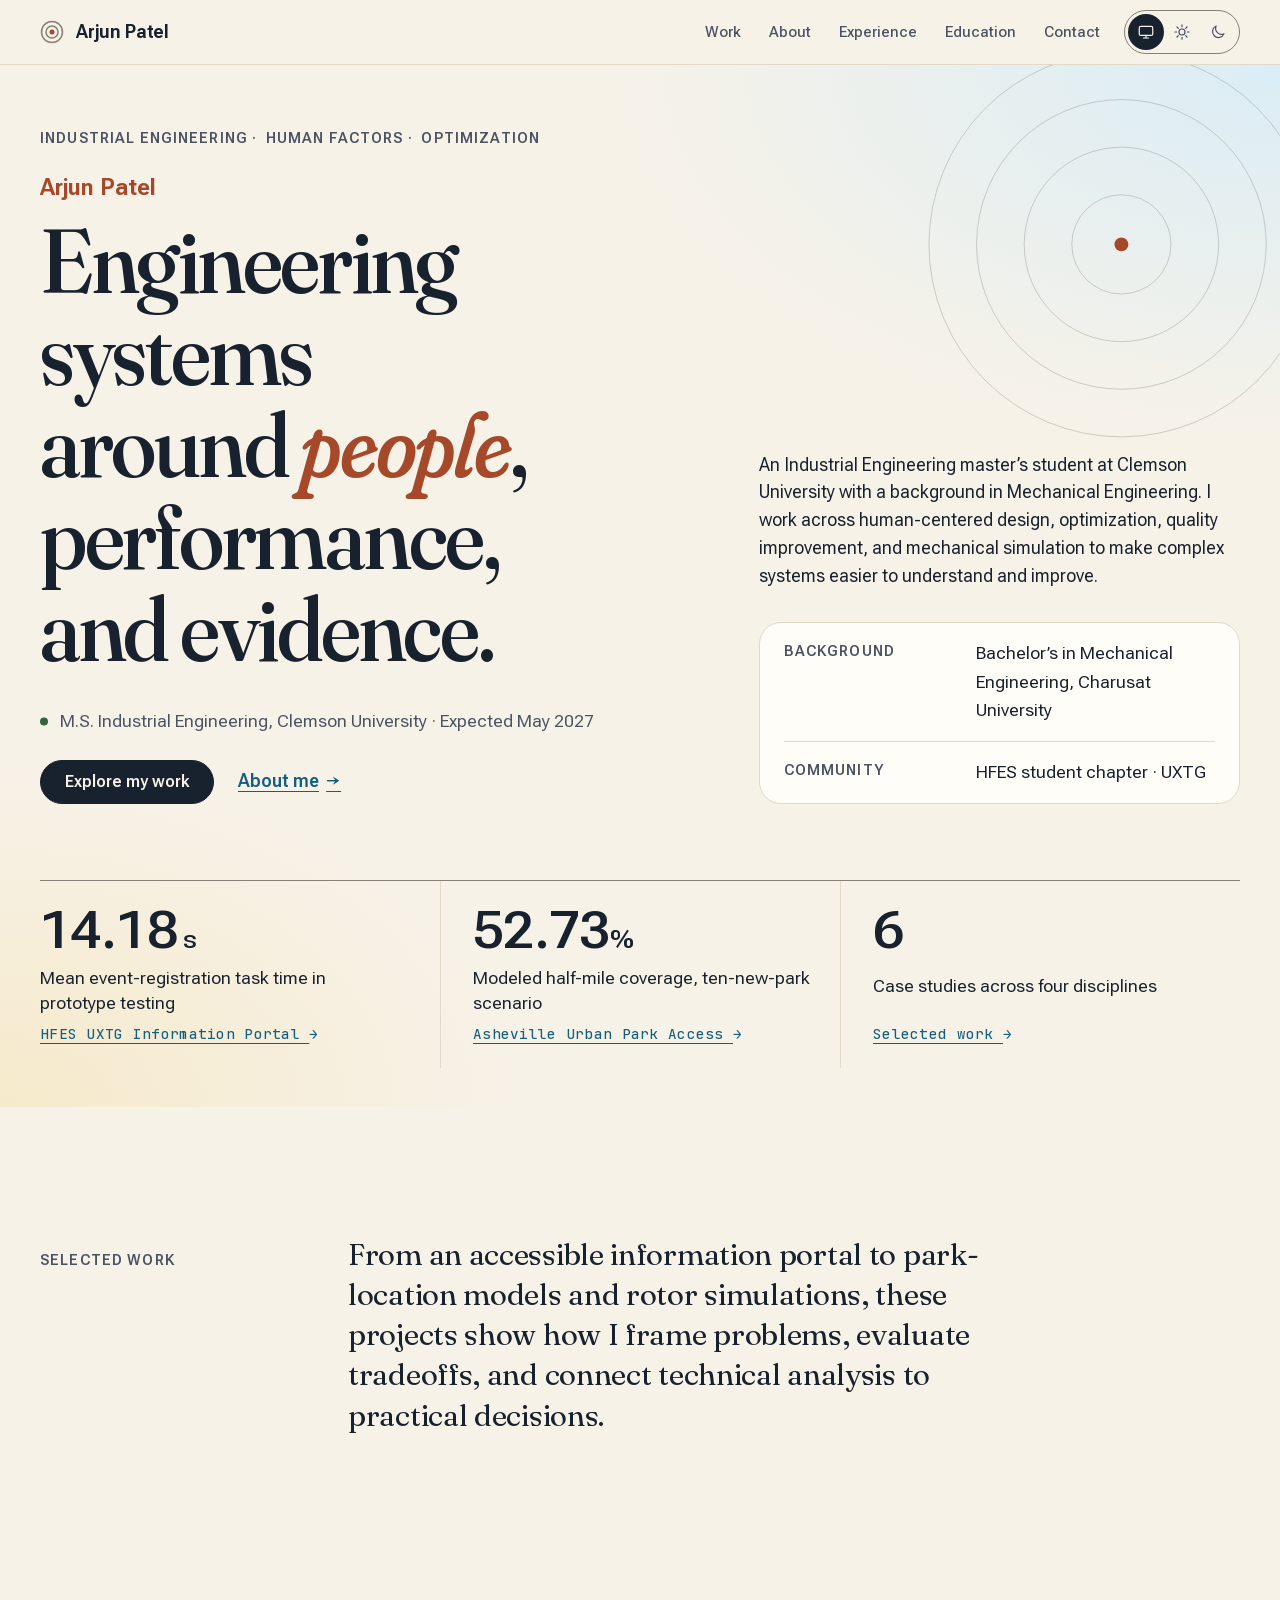
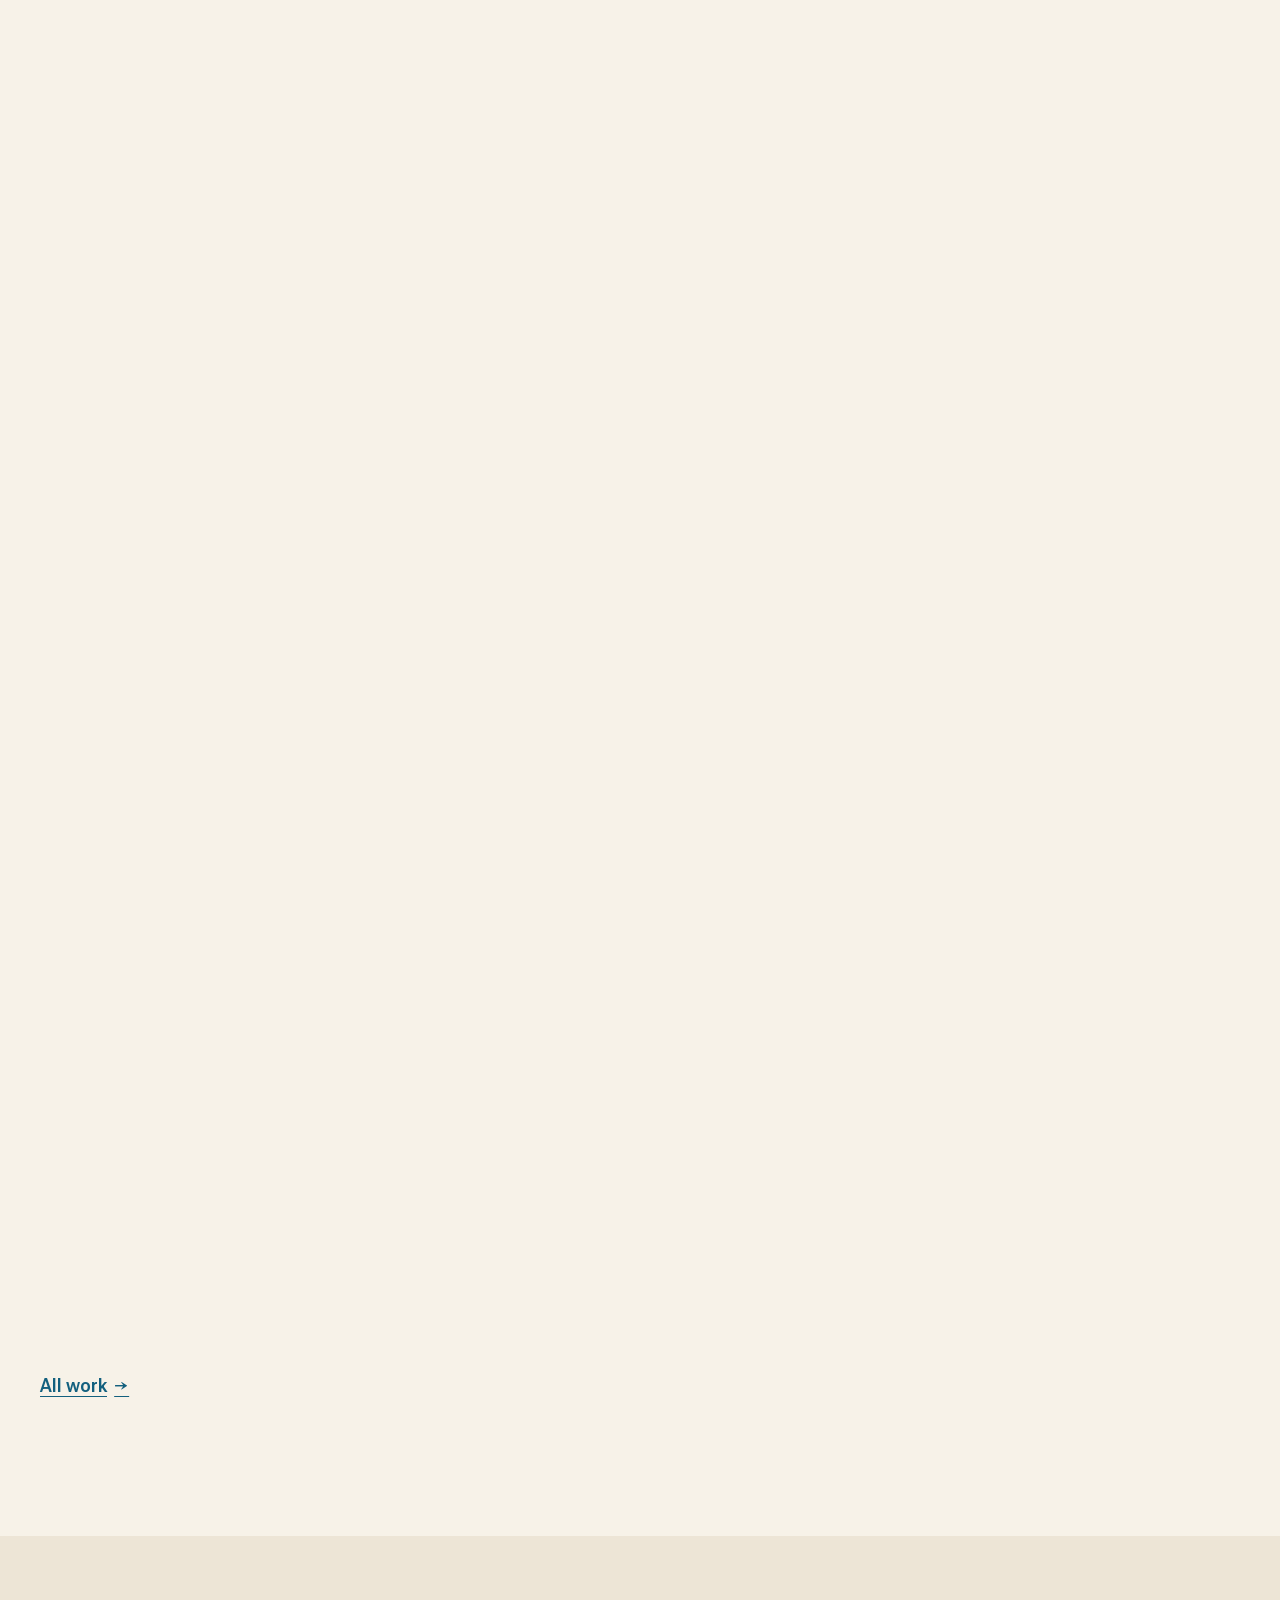
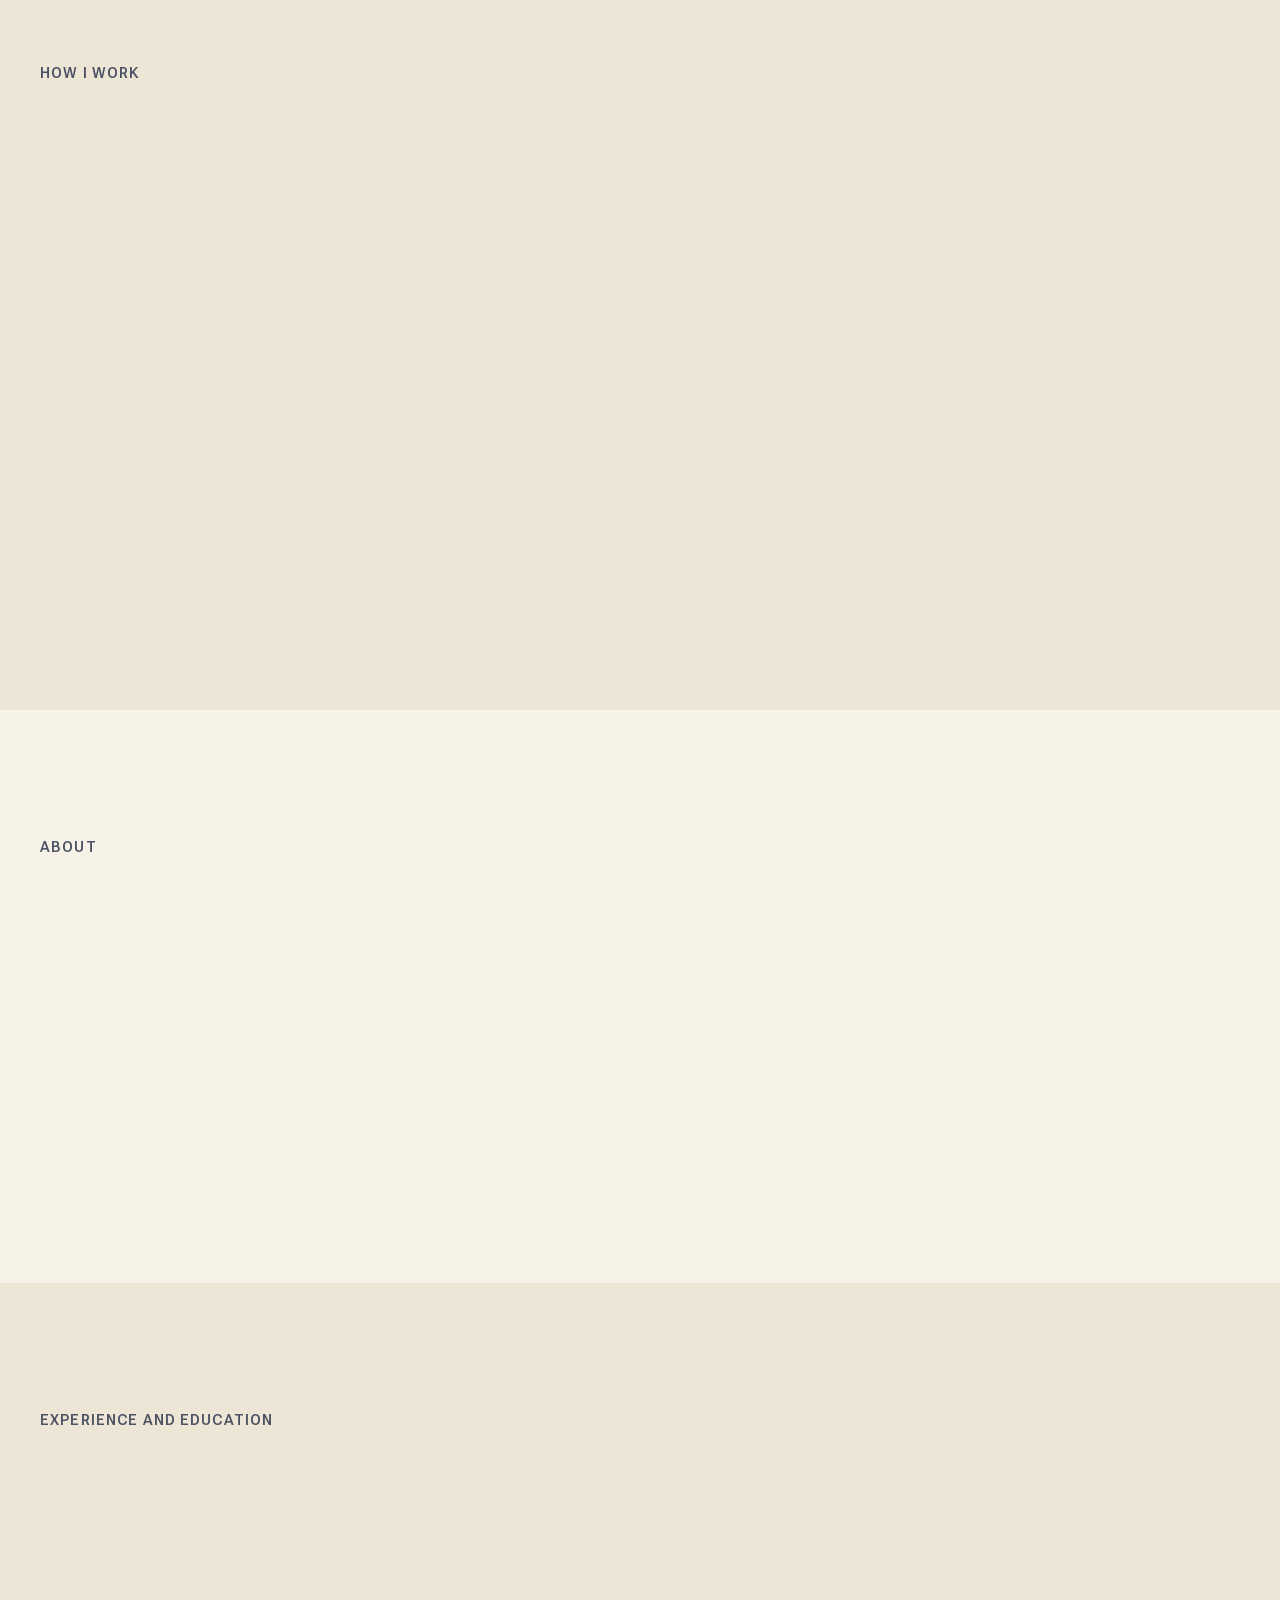
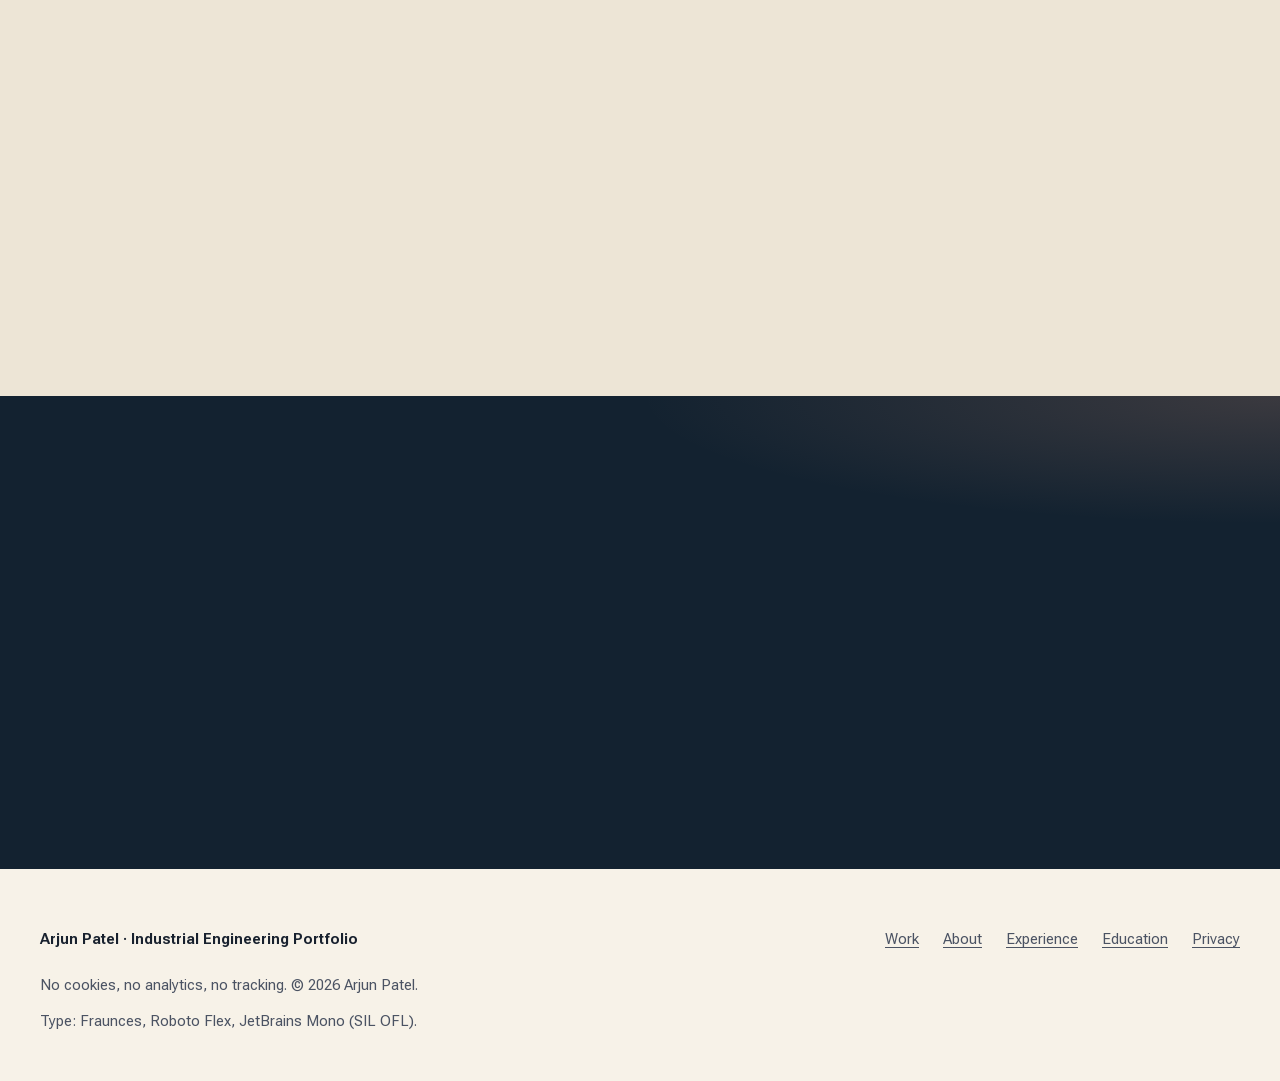
==== commit 4599a61a: "Add files via upload warm design, cool signals." ====
--- a/index.html
+++ b/index.html
@@ -3,12 +3,13 @@
   <head>
     <meta charset="utf-8">
     <meta name="viewport" content="width=device-width, initial-scale=1">
-    <meta http-equiv="Content-Security-Policy" content="default-src 'self'; img-src 'self' data:; font-src 'self'; connect-src 'self'; object-src 'none'; base-uri 'self'; form-action 'none'; upgrade-insecure-requests">
+    <meta http-equiv="Content-Security-Policy" content="default-src 'none'; script-src 'self'; style-src 'self'; img-src 'self'; font-src 'self'; connect-src 'none'; object-src 'none'; base-uri 'none'; form-action 'none'; upgrade-insecure-requests; require-trusted-types-for 'script'; trusted-types 'none'">
     <meta name="referrer" content="strict-origin-when-cross-origin">
     <title>Arjun Patel | Industrial Engineering Portfolio</title>
     <meta name="description" content="Explore Arjun Patel’s work in human factors, optimization, manufacturing quality, and mechanical analysis, from Clemson University and beyond.">
     <meta name="color-scheme" content="light dark">
-    <meta name="theme-color" content="#F0EEE6">
+    <meta name="theme-color" content="#F7F2E8" media="(prefers-color-scheme: light)">
+    <meta name="theme-color" content="#101820" media="(prefers-color-scheme: dark)">
     <meta property="og:type" content="website">
     <meta property="og:site_name" content="Arjun Patel">
     <meta property="og:title" content="Arjun Patel | Industrial Engineering Portfolio">
@@ -16,7 +17,10 @@
     <meta name="twitter:card" content="summary">
     <link rel="icon" href="favicon.svg" type="image/svg+xml">
     <link rel="stylesheet" href="assets/css/tokens.css">
+    <link rel="stylesheet" href="assets/css/fonts.css">
     <link rel="stylesheet" href="assets/css/site.css">
+    <link rel="preload" href="assets/fonts/fraunces-latin-var.woff2" as="font" type="font/woff2" crossorigin>
+    <link rel="preload" href="assets/fonts/roboto-flex-latin-var.woff2" as="font" type="font/woff2" crossorigin>
     <script src="assets/js/theme.js"></script>
     <script src="assets/js/site.js" defer></script>
     <script type="application/ld+json">
@@ -52,31 +56,47 @@
     <header class="site-header">
       <div class="wrap site-header__inner">
         <a class="site-logo" href="./" aria-current="page">
-          <svg class="site-logo__mark" viewBox="0 0 22 22" aria-hidden="true" focusable="false"><circle cx="11" cy="11" r="9"/><circle cx="11" cy="11" r="4.5"/><circle class="site-logo__dot" cx="2" cy="11" r="2"/></svg>
+          <svg class="site-logo__mark" viewBox="0 0 24 24" aria-hidden="true" focusable="false"><circle cx="12" cy="12" r="10.5"/><circle cx="12" cy="12" r="6"/><circle class="site-logo__dot" cx="12" cy="12" r="2.5"/></svg>
           Arjun Patel
         </a>
-        <nav class="site-nav" aria-label="Primary">
-          <ul role="list">
-            <li><a href="work/">Work</a></li>
-            <li><a href="about/">About</a></li>
-            <li><a href="experience/">Experience</a></li>
-            <li><a href="education/">Education</a></li>
-            <li><a href="#contact">Contact</a></li>
-            <li><button type="button" class="theme-toggle" data-theme-toggle aria-pressed="false" hidden><span class="theme-toggle__icon" aria-hidden="true"></span>Dark mode</button></li>
-          </ul>
-        </nav>
+        <button type="button" class="menu-toggle" data-menu-toggle aria-expanded="false" aria-controls="site-menu" hidden><span class="menu-toggle__icon" aria-hidden="true"></span>Menu</button>
+        <div class="site-menu" id="site-menu">
+          <nav class="site-nav" aria-label="Primary">
+            <ul role="list">
+              <li><a href="work/">Work</a></li>
+              <li><a href="about/">About</a></li>
+              <li><a href="experience/">Experience</a></li>
+              <li><a href="education/">Education</a></li>
+              <li><a href="#contact">Contact</a></li>
+            </ul>
+          </nav>
+          <fieldset class="theme-switch" data-theme-switch hidden>
+            <legend class="visually-hidden">Color theme</legend>
+            <label class="theme-switch__option">
+              <input type="radio" name="theme" value="system" autocomplete="off" checked>
+              <span class="theme-switch__face"><svg viewBox="0 0 24 24" aria-hidden="true" focusable="false"><rect x="3" y="4.5" width="18" height="12" rx="2"/><path d="M8.5 20h7M12 16.5V20"/></svg><span class="theme-switch__text">System</span></span>
+            </label>
+            <label class="theme-switch__option">
+              <input type="radio" name="theme" value="light" autocomplete="off">
+              <span class="theme-switch__face"><svg viewBox="0 0 24 24" aria-hidden="true" focusable="false"><circle cx="12" cy="12" r="4"/><path d="M12 2.5V5M12 19v2.5M2.5 12H5M19 12h2.5M5.3 5.3l1.8 1.8M16.9 16.9l1.8 1.8M5.3 18.7l1.8-1.8M16.9 7.1l1.8-1.8"/></svg><span class="theme-switch__text">Light</span></span>
+            </label>
+            <label class="theme-switch__option">
+              <input type="radio" name="theme" value="dark" autocomplete="off">
+              <span class="theme-switch__face"><svg viewBox="0 0 24 24" aria-hidden="true" focusable="false"><path d="M20 14.5A8 8 0 0 1 9.5 4a8 8 0 1 0 10.5 10.5z"/></svg><span class="theme-switch__text">Dark</span></span>
+            </label>
+          </fieldset>
+        </div>
       </div>
     </header>
 
     <main id="main" tabindex="-1">
       <section class="hero" aria-labelledby="hero-title">
-        <svg class="hero__rings" viewBox="0 0 704 704" aria-hidden="true" focusable="false"><circle cx="352" cy="352" r="110"/><circle cx="352" cy="352" r="190"/><circle cx="352" cy="352" r="270"/><circle cx="352" cy="352" r="351"/><circle class="hero__rings-dot" cx="162" cy="352" r="5"/></svg>
         <div class="wrap hero__inner">
           <div class="hero__main">
-            <p class="label hero__eyebrow">Industrial engineering · Human factors · Optimization</p>
+            <p class="label hero__eyebrow"><span>Industrial engineering ·</span> <span>Human factors ·</span> <span>Optimization</span></p>
             <h1 class="hero__title" id="hero-title">
               <span class="hero__name">Arjun Patel</span><span class="visually-hidden">: </span>
-              <span class="hero__headline">Engineering systems around people, performance, and evidence.</span>
+              <span class="hero__headline">Engineering systems around <em>people</em>, performance, and evidence.</span>
             </h1>
             <p class="hero__status"><span class="status-dot" aria-hidden="true"></span><span>M.S. Industrial Engineering, Clemson University · Expected May 2027</span></p>
             <div class="hero__actions">
@@ -85,40 +105,77 @@
             </div>
           </div>
           <div class="hero__aside">
-            <p class="hero__intro">I’m Arjun Patel, an Industrial Engineering master’s student at Clemson University with a background in Mechanical Engineering. I work across human-centered design, optimization, quality improvement, and mechanical simulation to make complex systems easier to understand and improve.</p>
+            <svg class="rings rings--draw" viewBox="0 0 400 400" aria-hidden="true" focusable="false">
+              <circle class="rings__ring" cx="200" cy="200" r="50" pathLength="1"/>
+              <circle class="rings__ring" cx="200" cy="200" r="98" pathLength="1"/>
+              <circle class="rings__ring" cx="200" cy="200" r="146" pathLength="1"/>
+              <circle class="rings__ring" cx="200" cy="200" r="194" pathLength="1"/>
+              <circle class="rings__person" cx="200" cy="200" r="7"/>
+              <circle class="rings__dot rings__dot--hf" cx="153" cy="182.9" r="6"/>
+              <circle class="rings__dot rings__dot--op" cx="151" cy="284.9" r="6"/>
+              <circle class="rings__dot rings__dot--md" cx="150.1" cy="62.8" r="6"/>
+            </svg>
+            <p class="hero__intro">An Industrial Engineering master’s student at Clemson University with a background in Mechanical Engineering. I work across human-centered design, optimization, quality improvement, and mechanical simulation to make complex systems easier to understand and improve.</p>
             <dl class="spec">
               <div class="spec__row"><dt>Background</dt><dd>Bachelor’s in Mechanical Engineering, Charusat University</dd></div>
               <div class="spec__row"><dt>Community</dt><dd>HFES student chapter · UXTG</dd></div>
             </dl>
           </div>
         </div>
+        <div class="wrap hero__proof">
+          <ul class="proof" role="list">
+            <li>
+              <a class="proof__item" href="work/hfes-uxtg-portal/">
+                <span class="metric">14.18<span class="metric__unit"> s</span></span><span class="visually-hidden">: </span>
+                <span class="proof__caption">Mean event-registration task time in prototype testing</span><span class="visually-hidden">. Source: </span>
+                <span class="proof__source mono">HFES UXTG Information Portal <span class="arrow" aria-hidden="true">→</span></span>
+              </a>
+            </li>
+            <li>
+              <a class="proof__item" href="work/asheville-park-access/">
+                <span class="metric">52.73<span class="metric__unit">%</span></span><span class="visually-hidden">: </span>
+                <span class="proof__caption">Modeled half-mile coverage, ten-new-park scenario</span><span class="visually-hidden">. Source: </span>
+                <span class="proof__source mono">Asheville Urban Park Access <span class="arrow" aria-hidden="true">→</span></span>
+              </a>
+            </li>
+            <li>
+              <a class="proof__item" href="work/">
+                <span class="metric">6</span><span class="visually-hidden">: </span>
+                <span class="proof__caption">Case studies across four disciplines</span><span class="visually-hidden">. Source: </span>
+                <span class="proof__source mono">Selected work <span class="arrow" aria-hidden="true">→</span></span>
+              </a>
+            </li>
+          </ul>
+        </div>
       </section>
 
       <section class="section" aria-labelledby="work-title">
         <div class="wrap">
           <div class="section__head">
-            <h2 class="label section__label" id="work-title"><span class="label__num" aria-hidden="true">01 — </span>Selected work</h2>
+            <h2 class="label section__label" id="work-title">Selected work</h2>
             <p class="section__lead">From an accessible information portal to park-location models and rotor simulations, these projects show how I frame problems, evaluate tradeoffs, and connect technical analysis to practical decisions.</p>
           </div>
-          <ol class="featured" role="list">
-            <li>
-              <article class="card card--feature">
-                <div class="plate plate--light">
-                  <img src="assets/img/hfes-join-after.webp" width="785" height="631" alt="Revised About UXTG screen with a highlighted Join UXTG membership card above the mission statement." loading="lazy" decoding="async">
-                </div>
-                <div class="card__body">
-                  <p class="label"><span class="label__num" aria-hidden="true">01 — </span>Human factors and accessibility</p>
-                  <h3 class="card__title"><a href="work/hfes-uxtg-portal/">HFES UXTG Information Portal</a></h3>
-                  <p class="card__copy">Accessibility and quality assurance for an event-first information portal, informed by stakeholder needs and a four-participant usability study.</p>
-                  <p class="evidence"><span class="evidence__tag">Evidence</span> <span>14.18-second mean event-registration task time in prototype testing</span></p>
-                  <p class="card__action" aria-hidden="true">Read case study <span class="arrow" aria-hidden="true">→</span></p>
-                </div>
-              </article>
-            </li>
-            <li>
-              <article class="card card--feature">
+          <article class="card card--lead work-lead" data-discipline="human-factors">
+            <div class="plate plate--light shape-lead vt-hfes">
+              <img src="assets/img/hfes-join-after.webp" width="785" height="631" alt="Revised About UXTG screen with a highlighted Join UXTG membership card above the mission statement." loading="lazy" decoding="async">
+            </div>
+            <div class="card__body">
+              <p class="label tag"><span class="tag__dot" aria-hidden="true"></span>Human factors and accessibility</p>
+              <h3 class="card__title"><a href="work/hfes-uxtg-portal/">HFES UXTG Information Portal</a></h3>
+              <p class="card__copy">Accessibility and quality assurance for an event-first information portal, informed by stakeholder needs and a four-participant usability study.</p>
+              <div class="metric-block">
+                <p class="label">Evidence</p>
+                <p class="metric">14.18<span class="metric__unit"> s</span></p>
+                <p class="metric-block__caption">Mean event-registration task time in prototype testing</p>
+              </div>
+              <p class="card__action" aria-hidden="true">Read case study <span class="arrow" aria-hidden="true">→</span></p>
+            </div>
+          </article>
+          <ul class="work-pair" role="list">
+            <li>
+              <article class="card" data-discipline="optimization">
                 <div class="plate plate--chart" aria-hidden="true">
-                  <p class="plate__tag">Model 4 · Half-mile coverage</p>
+                  <p class="plate__tag mono">Model 4 · Half-mile coverage</p>
                   <svg class="plot" viewBox="0 0 300 230" focusable="false">
                     <line class="plot__grid" x1="40" x2="288" y1="24" y2="24"/>
                     <text class="plot__tick" x="34" y="28" text-anchor="end">100</text>
@@ -131,61 +188,72 @@
                     <text class="plot__tick" x="246" y="207" text-anchor="middle">15</text>
                     <text class="plot__axis-title" x="164" y="226" text-anchor="middle">New parks in the modeled scenario</text>
                     <path class="bar" d="M70,188 V117.27 Q70,113.27 74,113.27 H90 Q94,113.27 94,117.27 V188 Z"><title>5 new parks: 45.57% of the modeled population within 0.5 miles</title></path>
-                    <text class="plot__value" x="82" y="105.27" text-anchor="middle">45.57%</text>
+                    <text class="plot__value plot__value--w511" x="82" y="105.27" text-anchor="middle">45.57%</text>
                     <path class="bar bar--accent" d="M152,188 V105.52 Q152,101.52 156,101.52 H172 Q176,101.52 176,105.52 V188 Z"><title>10 new parks: 52.73% of the modeled population within 0.5 miles</title></path>
-                    <text class="plot__value" x="164" y="93.52" text-anchor="middle">52.73%</text>
+                    <text class="plot__value plot__value--w655" x="164" y="93.52" text-anchor="middle">52.73%</text>
                     <path class="bar" d="M234,188 V98.22 Q234,94.22 238,94.22 H254 Q258,94.22 258,98.22 V188 Z"><title>15 new parks: 57.18% of the modeled population within 0.5 miles</title></path>
-                    <text class="plot__value" x="246" y="86.22" text-anchor="middle">57.18%</text>
+                    <text class="plot__value plot__value--w744" x="246" y="86.22" text-anchor="middle">57.18%</text>
                   </svg>
                 </div>
                 <div class="card__body">
-                  <p class="label"><span class="label__num" aria-hidden="true">02 — </span>Operations research and decision support</p>
+                  <p class="label tag"><span class="tag__dot" aria-hidden="true"></span>Operations research and decision support</p>
                   <h3 class="card__title"><a href="work/asheville-park-access/">Asheville Urban Park Access Optimization</a></h3>
                   <p class="card__copy">Five facility-location models exploring how efficiency and equity objectives change proposed park investments for a population of 88,860.</p>
-                  <p class="evidence"><span class="evidence__tag">Evidence</span> <span>52.73% modeled half-mile coverage in the ten-new-park coverage scenario</span></p>
+                  <div class="metric-block">
+                    <p class="label">Evidence</p>
+                    <p class="metric">52.73<span class="metric__unit">%</span></p>
+                    <p class="metric-block__caption">Modeled half-mile coverage in the ten-new-park coverage scenario</p>
+                  </div>
                   <p class="card__action" aria-hidden="true">Explore the models <span class="arrow" aria-hidden="true">→</span></p>
                 </div>
               </article>
             </li>
             <li>
-              <article class="card card--feature">
-                <div class="plate plate--cad">
+              <article class="card" data-discipline="mechanical-design">
+                <div class="plate plate--cad vt-bell">
                   <img src="assets/img/bell407-rotor-assembly.webp" width="556" height="412" alt="CAD model of the Bell-407 main rotor assembly: four blades on a central hub above the swashplate and rotor mast." loading="lazy" decoding="async">
                 </div>
                 <div class="card__body">
-                  <p class="label"><span class="label__num" aria-hidden="true">03 — </span>Mechanical design and simulation</p>
+                  <p class="label tag"><span class="tag__dot" aria-hidden="true"></span>Mechanical design and simulation</p>
                   <h3 class="card__title"><a href="work/bell407-rotor-analysis/">Bell-407 Helicopter Rotor and Blade System</a></h3>
                   <p class="card__copy">A comparative CFD study of two blade profiles, supported by CAD assembly work and static structural analysis of rotor components.</p>
-                  <p class="evidence"><span class="evidence__tag">Evidence</span> <span>NACA-0012 and SC-1095 compared in an academic simulation study</span></p>
+                  <div class="metric-block">
+                    <p class="label">Evidence</p>
+                    <p class="metric metric--text">NACA-0012 vs SC-1095</p>
+                    <p class="metric-block__caption">Compared in an academic simulation study</p>
+                  </div>
                   <p class="card__action" aria-hidden="true">View the analysis <span class="arrow" aria-hidden="true">→</span></p>
                 </div>
               </article>
             </li>
-          </ol>
+          </ul>
           <p class="section__more"><a class="arrow-link" href="work/">All work <span class="arrow" aria-hidden="true">→</span></a></p>
         </div>
       </section>
 
-      <section class="section band--oat" aria-labelledby="capabilities-title">
+      <section class="section section--band" aria-labelledby="how-title">
         <div class="wrap">
           <div class="section__head">
-            <h2 class="label section__label" id="capabilities-title"><span class="label__num" aria-hidden="true">02 — </span>Capabilities</h2>
-          </div>
-          <ul class="capabilities" role="list">
-            <li class="capability">
-              <p class="label" aria-hidden="true">01</p>
+            <h2 class="label section__label" id="how-title">How I work</h2>
+          </div>
+          <ul class="panels" role="list">
+            <li class="panel" data-discipline="human-factors">
+              <svg class="panel__glyph" viewBox="0 0 40 40" aria-hidden="true" focusable="false"><circle class="glyph-stroke" cx="20" cy="20" r="15"/><circle class="glyph-fill" cx="20" cy="20" r="5"/></svg>
               <h3>Human-centered systems</h3>
               <p>Understand user needs, evaluate accessibility, and test whether people can complete important tasks.</p>
-            </li>
-            <li class="capability">
-              <p class="label" aria-hidden="true">02</p>
+              <p class="panel__links"><a class="arrow-link" href="work/?tag=human-factors">Related work<span class="visually-hidden"> in human factors</span> <span class="arrow" aria-hidden="true">→</span></a></p>
+            </li>
+            <li class="panel" data-discipline="optimization">
+              <svg class="panel__glyph" viewBox="0 0 40 40" aria-hidden="true" focusable="false"><path class="glyph-stroke" d="M9 30 20 9l11 21z"/><circle class="glyph-fill" cx="9" cy="30" r="4.5"/><circle class="glyph-fill" cx="20" cy="9" r="4.5"/><circle class="glyph-fill" cx="31" cy="30" r="4.5"/></svg>
               <h3>Optimization and operations</h3>
               <p>Translate constraints into models that support decisions about access, routing, production, and resource allocation.</p>
-            </li>
-            <li class="capability">
-              <p class="label" aria-hidden="true">03</p>
+              <p class="panel__links"><a class="arrow-link" href="work/?tag=optimization">Related work<span class="visually-hidden"> in optimization</span> <span class="arrow" aria-hidden="true">→</span></a></p>
+            </li>
+            <li class="panel" data-discipline="mechanical-design">
+              <svg class="panel__glyph" viewBox="0 0 40 40" aria-hidden="true" focusable="false"><rect class="glyph-stroke" x="6" y="6" width="28" height="28" rx="2"/><path class="glyph-stroke" d="M20 12v16M12 20h16"/></svg>
               <h3>Mechanical analysis and quality</h3>
               <p>Use simulation, inspection, and process analysis to investigate performance and improve engineering workflows.</p>
+              <p class="panel__links"><span class="panel__links-label">Related work</span> <a class="arrow-link" href="work/?tag=mechanical-design">Mechanical design <span class="arrow" aria-hidden="true">→</span></a> <a class="arrow-link" href="work/?tag=quality-improvement">Quality improvement <span class="arrow" aria-hidden="true">→</span></a></p>
             </li>
           </ul>
         </div>
@@ -193,7 +261,7 @@
 
       <section class="section" aria-labelledby="about-title">
         <div class="wrap split">
-          <h2 class="label" id="about-title"><span class="label__num" aria-hidden="true">03 — </span>About</h2>
+          <h2 class="label" id="about-title">About</h2>
           <div class="split__body">
             <h3>A mechanical foundation and a systems perspective</h3>
             <p>My path into industrial engineering began with mechanical systems: understanding how components interact, how manufacturing decisions affect quality, and how analysis can support better design. Through production and quality assurance internships, I worked with process coordination, inspection, and manufacturing improvement.</p>
@@ -202,26 +270,34 @@
         </div>
       </section>
 
-      <section class="section band--oat" aria-labelledby="path-title">
+      <section class="section section--band" aria-labelledby="path-title">
         <div class="wrap split">
-          <h2 class="label" id="path-title"><span class="label__num" aria-hidden="true">04 — </span>Experience and education</h2>
+          <h2 class="label" id="path-title">Experience and education</h2>
           <div class="split__body">
+            <ul class="legend" role="list" aria-label="Key">
+              <li><span class="marker marker--role" aria-hidden="true"></span>Role</li>
+              <li><span class="marker marker--education" aria-hidden="true"></span>Education</li>
+            </ul>
             <ol class="timeline" role="list">
               <li>
-                <span class="timeline__when">August 2025–May 2027 expected</span>
-                <span><span class="timeline__what">M.S. Industrial Engineering</span><br><span class="timeline__where">Clemson University · Clemson, United States</span></span>
+                <span class="marker marker--education" aria-hidden="true"></span>
+                <span class="timeline__when mono">August 2025–May 2027 expected</span>
+                <span><span class="visually-hidden">Education: </span><span class="timeline__what">M.S. Industrial Engineering</span><br><span class="timeline__where">Clemson University · Clemson, United States</span></span>
               </li>
               <li>
-                <span class="timeline__when">April 2024–June 2024</span>
-                <span><span class="timeline__what">Quality Assurance Intern</span><br><span class="timeline__where">BC Instruments India Pvt. Ltd. · Anand, India</span></span>
+                <span class="marker marker--role" aria-hidden="true"></span>
+                <span class="timeline__when mono">April 2024–June 2024</span>
+                <span><span class="visually-hidden">Role: </span><span class="timeline__what">Quality Assurance Intern</span><br><span class="timeline__where">BC Instruments India Pvt. Ltd. · Anand, India</span></span>
               </li>
               <li>
-                <span class="timeline__when">April 2023–June 2023</span>
-                <span><span class="timeline__what">Production Engineer Intern</span><br><span class="timeline__where">Tripcon Engineering Pvt. Ltd. · Anand, India</span></span>
+                <span class="marker marker--role" aria-hidden="true"></span>
+                <span class="timeline__when mono">April 2023–June 2023</span>
+                <span><span class="visually-hidden">Role: </span><span class="timeline__what">Production Engineer Intern</span><br><span class="timeline__where">Tripcon Engineering Pvt. Ltd. · Anand, India</span></span>
               </li>
               <li>
-                <span class="timeline__when">2021–2025</span>
-                <span><span class="timeline__what">Bachelor’s in Mechanical Engineering</span><br><span class="timeline__where">Charusat University · India</span></span>
+                <span class="marker marker--education" aria-hidden="true"></span>
+                <span class="timeline__when mono">2021–2025</span>
+                <span><span class="visually-hidden">Education: </span><span class="timeline__what">Bachelor’s in Mechanical Engineering</span><br><span class="timeline__where">Charusat University · India</span></span>
               </li>
             </ol>
             <p class="next-links">
@@ -235,23 +311,23 @@
 
     <footer class="site-footer">
       <div class="band band--ink">
-      <section class="wrap contact" id="contact" aria-labelledby="contact-title">
-        <div>
-          <p class="label">Contact</p>
-          <h2 id="contact-title">Let’s discuss a systems problem worth solving.</h2>
-          <p class="contact__lead">If your work connects people, operations, or engineering analysis, I’d welcome a conversation about the problem and how I could contribute.</p>
-        </div>
-        <div class="contact__actions">
-          <p class="contact__address">arjunb.patel@outlook.com</p>
-          <ul class="contact__links" role="list">
-            <li><a class="button button--primary" href="mailto:arjunb.patel@outlook.com?subject=Hello%20from%20your%20portfolio">Email Arjun</a></li>
-            <li><a class="button button--secondary" href="https://www.linkedin.com/in/linkwitharjun" rel="noopener noreferrer">Connect on LinkedIn<span class="external-icon" aria-hidden="true">↗</span><span class="visually-hidden"> (opens external site)</span></a></li>
-            <li><button type="button" class="button button--secondary" data-copy="arjunb.patel@outlook.com" hidden>Copy email address</button></li>
-          </ul>
-          <p class="contact__status" role="status" data-copy-status></p>
-          <p class="contact__hint">Recruiters: please include the role and timeline.</p>
-        </div>
-      </section>
+        <section class="wrap contact" id="contact" aria-labelledby="contact-title">
+          <div>
+            <p class="label">Contact</p>
+            <h2 id="contact-title">Let’s discuss a systems problem worth solving.</h2>
+            <p class="contact__lead">If your work connects people, operations, or engineering analysis, I’d welcome a conversation about the problem and how I could contribute.</p>
+          </div>
+          <div class="contact__actions">
+            <p class="contact__address">arjunb.patel@outlook.com</p>
+            <ul class="contact__links" role="list">
+              <li><a class="button button--primary" href="mailto:arjunb.patel@outlook.com?subject=Hello%20from%20your%20portfolio">Email Arjun</a></li>
+              <li><a class="button button--secondary" href="https://www.linkedin.com/in/linkwitharjun" rel="noopener noreferrer">Connect on LinkedIn<span class="external-icon" aria-hidden="true">↗</span><span class="visually-hidden"> (opens external site)</span></a></li>
+              <li><button type="button" class="button button--secondary" data-copy="arjunb.patel@outlook.com" hidden>Copy email address</button></li>
+            </ul>
+            <p class="contact__status" role="status" data-copy-status></p>
+            <p class="contact__hint">Recruiters: please include the role and timeline.</p>
+          </div>
+        </section>
       </div>
       <div class="wrap site-footer__inner">
         <p class="site-footer__id">Arjun Patel · Industrial Engineering Portfolio</p>
@@ -265,6 +341,7 @@
           </ul>
         </nav>
         <p class="site-footer__note">No cookies, no analytics, no tracking. © 2026 Arjun Patel.</p>
+        <p class="site-footer__credit">Type: Fraunces, Roboto Flex, JetBrains Mono (SIL OFL).</p>
       </div>
     </footer>
   </body>
--- a/assets/css/tokens.css
+++ b/assets/css/tokens.css
@@ -1,99 +1,129 @@
-/*
-  Design tokens. Warm, light "paper" theme by default; a warm dark theme is opt-in through the
-  header toggle (data-theme="dark" on <html>). Every text colour passes WCAG AA (4.5:1) on
-  --color-bg, --color-surface and --color-surface-2; control borders and chart marks pass 3:1.
-*/
+/* Design tokens — "warm field, cool signal". All text pairs verified WCAG 2.2 AA.
+   Do not change a colour without re-checking contrast (README, "Design tokens"). */
+@property --grad { syntax: "<number>"; inherits: true; initial-value: 0; }
+
 :root {
   color-scheme: light;
 
-  /* Colour — light (default) */
-  --color-bg: #FAF9F5;              /* ivory page */
-  --color-surface: #FFFFFF;         /* cards, plates, tables */
-  --color-surface-2: #F0EEE6;       /* oat bands and panels */
-  --color-text: #141413;
-  --color-text-muted: #5E5D59;
-  --color-text-subtle: #6B6A64;
-  --color-accent: #A8482A;          /* clay: links, name, highlights */
-  --color-accent-strong: #863820;
-  --color-signal: #55662B;          /* olive: evidence tags, status dot */
-  --color-border: #E3E0D5;          /* decorative only */
-  --color-border-strong: #87867F;   /* identifies controls: >= 3:1 */
+  /* Core — light */
+  --color-bg: #F7F2E8;              /* sandstone paper */
+  --color-surface: #FFFDF8;         /* cards, plates, tables */
+  --color-surface-2: #EDE5D6;       /* bands, panels, TOC */
+  --color-text: #18212E;            /* sea-ink */
+  --color-text-muted: #4B5363;
+  --color-text-subtle: #555C6B;
+  --color-link: #13607E;            /* sea */
+  --color-link-hover: #14465D;
+  --color-accent: #A6492A;          /* terracotta: name, emphasized word, active nav underline */
+  --color-accent-strong: #86391F;
+  --color-butter: #F5E3B3;          /* highlight fill behind dark text only */
+  --color-border: #E2D9C8;          /* decorative hairlines */
+  --color-border-strong: #857F76;   /* control borders, >= 3:1 */
   --color-focus: #1A56C4;
-  --color-button-bg: #141413;
-  --color-button-text: #FAF9F5;
-  --color-button-hover: #3D3D3A;
-  --color-ink: #141413;             /* dark band behind the contact block */
+  --color-ink-band: #132230;        /* contact band */
+  --color-button-bg: #18212E;
+  --color-button-text: #F7F2E8;
+  --color-button-hover: #14465D;
+  --color-signal: #346440;          /* status dot (moss) */
+  --chart-mark: #807B75;            /* neutral chart marks: on surface/bg only */
+  --chart-accent: #BA5B39;
+  --chart-grid: var(--color-border);
+  --plate-light: #FFFFFF;           /* fixed plates behind source figures */
+  --plate-cad: #E8E9ED;
+  --wash-cool: rgb(213 236 248 / 0.85);   /* atmosphere: sea tint, fades to the page */
+  --wash-warm: rgb(245 227 179 / 0.55);   /* atmosphere: butter tint */
 
-  /* Tinted panels (fixed in both themes; always carry dark text) */
-  --tint-sage: #CFDCCB;
-  --tint-lavender: #D6D4E6;
-  --tint-blush: #EDD5CC;
-  --tint-text: #141413;
-  --tint-text-muted: #3D3D3A;
+  /* Disciplines — accent / tint / mark (equal lightness, so they read as one family) */
+  --hf-accent: #13607E; --hf-tint: #D5ECF8; --hf-mark: #3484A7;   /* sea   · human-factors */
+  --op-accent: #346440; --op-tint: #DBEEDE; --op-mark: #52895E;   /* moss  · optimization */
+  --md-accent: #535185; --md-tint: #E5E6FC; --md-mark: #7572B0;   /* iris  · mechanical-design */
+  --qi-accent: #794D0B; --qi-tint: #F5E5D3; --qi-mark: #A16E2B;   /* ochre · quality-improvement */
+  --accent-local: var(--color-accent);
+  --tint-local: var(--color-surface-2);
+  --mark-local: var(--chart-accent);
 
-  /* Charts — marks are >= 3:1 on --color-surface; text never wears these */
-  --chart-mark: #8F8D85;
-  --chart-accent: #C6613F;
-  --chart-grid: var(--color-border);
+  /* Type */
+  --font-display: "Fraunces", ui-serif, Georgia, serif;
+  --font-text: "Roboto Flex", system-ui, -apple-system, "Segoe UI", Roboto, Arial, sans-serif;
+  --font-mono: "JetBrains Mono", ui-monospace, "SFMono-Regular", Menlo, Consolas, monospace;
+  --step--1: clamp(0.833rem, 0.81rem + 0.1vw, 0.889rem);
+  --step-0: clamp(1rem, 0.96rem + 0.2vw, 1.125rem);
+  --step-1: clamp(1.2rem, 1.12rem + 0.4vw, 1.5rem);
+  --step-2: clamp(1.44rem, 1.3rem + 0.7vw, 2rem);
+  --step-3: clamp(1.728rem, 1.5rem + 1.15vw, 2.666rem);
+  --step-4: clamp(2.074rem, 1.7rem + 1.9vw, 3.554rem);
+  --step-5: clamp(2.488rem, 1.9rem + 3vw, 4.736rem);
+  --step-6: clamp(2.75rem, 1.8rem + 4.8vw, 6rem);    /* home hero headline only */
+  --leading-body: 1.6;
+  --measure: 68ch;
+  --grad-base: 0;                   /* Roboto Flex grade; dark themes lower it */
 
-  /* Plates behind source figures: fixed and opaque in both themes */
-  --plate-light: #FFFFFF;
-  --plate-cad: #E8E9ED;
-
-  /* Typography */
-  --font-sans: "Inter Variable", system-ui, -apple-system, "Segoe UI", sans-serif;
-  --font-serif: ui-serif, "New York", "Iowan Old Style", "Palatino Linotype", Palatino, Georgia, serif;
-  --font-mono: "JetBrains Mono Variable", ui-monospace, "SFMono-Regular", Menlo, Consolas, monospace;
-  --step--1: 0.833rem;
-  --step-0: clamp(1rem, 0.97rem + 0.15vw, 1.0625rem);
-  --step-1: 1.25rem;
-  --step-2: 1.563rem;
-  --step-3: 1.953rem;
-  --step-4: clamp(2.441rem, 2rem + 2vw, 3.052rem);
-  --step-5: clamp(2.25rem, 1.5rem + 3.6vw, 4.25rem);   /* home headline only */
-  --leading-body: 1.6;
-  --leading-heading: 1.15;
-  --measure: 68ch;
-
-  /* Spacing (4px base) */
+  /* Space, shape, elevation, motion, layout */
   --space-1: 0.25rem; --space-2: 0.5rem; --space-3: 0.75rem; --space-4: 1rem;
   --space-6: 1.5rem;  --space-8: 2rem;   --space-12: 3rem;   --space-16: 4rem;
-  --space-24: 6rem;
-
-  /* Shape, elevation, motion, layout */
-  --radius-sm: 8px; --radius-md: 12px; --radius-lg: 20px; --radius-full: 999px;
-  --shadow-1: 0 1px 2px rgb(20 20 19 / 0.05);
-  --shadow-2: 0 12px 28px -12px rgb(20 20 19 / 0.22);
-  --dur-fast: 120ms; --dur-base: 200ms; --dur-slow: 480ms;
-  --ease-out: cubic-bezier(0.2, 0, 0, 1);
-  --content-max: 1200px;
-  --gutter: clamp(16px, 4vw, 32px);
+  --space-24: 6rem;   --space-32: 8rem;
+  --radius-xs: 4px; --radius-sm: 8px; --radius-md: 14px; --radius-lg: 22px; --radius-xl: 36px; --radius-full: 999px;
+  --shadow-1: 0 1px 2px rgb(24 33 46 / 0.06);
+  --shadow-2: 0 16px 32px -16px rgb(24 33 46 / 0.24);
+  --dur-fast: 150ms; --dur-base: 250ms; --dur-slow: 450ms; --dur-signature: 900ms;
+  --ease-standard: cubic-bezier(0.2, 0, 0, 1);
+  --ease-decelerate: cubic-bezier(0.05, 0.7, 0.1, 1);
+  --ease-accelerate: cubic-bezier(0.3, 0, 0.8, 0.15);
+  --content-max: 1240px;
+  --gutter: clamp(16px, 4vw, 40px);
   --target-min: 44px;
 }
 
+/* Dark tokens ("night sea") — applied when the OS is dark (unless the visitor chose Light) or when
+   the visitor chose Dark. The two blocks must stay identical. */
+@media (prefers-color-scheme: dark) {
+  :root:not([data-theme="light"]) {
+    color-scheme: dark;
+    --color-bg: #101820; --color-surface: #1C2936; --color-surface-2: #172330;
+    --color-text: #F2ECE1; --color-text-muted: #BCC3CC; --color-text-subtle: #A3ABB6;
+    --color-link: #86C5DC; --color-link-hover: #B3DCEA;
+    --color-accent: #F0A584; --color-accent-strong: #F7C6AF; --color-butter: #F2D48A;
+    --color-border: #2B3947; --color-border-strong: #7F8A96; --color-focus: #FFD166;
+    --color-ink-band: #0B121A;
+    --color-button-bg: #F2ECE1; --color-button-text: #101820; --color-button-hover: #FFFFFF;
+    --color-signal: #9FCBA7;
+    --chart-mark: #8F98A3; --chart-accent: #E08A6C;
+    --wash-cool: rgb(20 50 63 / 0.9); --wash-warm: rgb(242 212 138 / 0.05);
+    --hf-accent: #8DC7E4; --hf-tint: #14323F; --hf-mark: #8DC7E4;
+    --op-accent: #9FCBA7; --op-tint: #1F3423; --op-mark: #9FCBA7;
+    --md-accent: #B8B8EB; --md-tint: #2B2B42; --md-mark: #B8B8EB;
+    --qi-accent: #E0B584; --qi-tint: #3D2911; --qi-mark: #E0B584;
+    --shadow-1: none; --shadow-2: 0 16px 32px -16px rgb(0 0 0 / 0.6);
+    --grad-base: -25;
+  }
+}
 :root[data-theme="dark"] {
   color-scheme: dark;
-  --color-bg: #1F1E1D;
-  --color-surface: #2A2927;
-  --color-surface-2: #33322F;
-  --color-text: #FAF9F5;
-  --color-text-muted: #C2C0B6;
-  --color-text-subtle: #A8A69D;
-  --color-accent: #EDA58E;
-  --color-accent-strong: #F6C7B7;
-  --color-signal: #BFCF86;
-  --color-border: #3B3A37;
-  --color-border-strong: #8A8880;
-  --color-focus: #FFD166;
-  --color-button-bg: #FAF9F5;
-  --color-button-text: #141413;
-  --color-button-hover: #FFFFFF;
-  --chart-mark: #8A8880;
-  --chart-accent: #E08A6C;
-  --shadow-1: none;
-  --shadow-2: 0 12px 28px -12px rgb(0 0 0 / 0.6);
+  --color-bg: #101820; --color-surface: #1C2936; --color-surface-2: #172330;
+  --color-text: #F2ECE1; --color-text-muted: #BCC3CC; --color-text-subtle: #A3ABB6;
+  --color-link: #86C5DC; --color-link-hover: #B3DCEA;
+  --color-accent: #F0A584; --color-accent-strong: #F7C6AF; --color-butter: #F2D48A;
+  --color-border: #2B3947; --color-border-strong: #7F8A96; --color-focus: #FFD166;
+  --color-ink-band: #0B121A;
+  --color-button-bg: #F2ECE1; --color-button-text: #101820; --color-button-hover: #FFFFFF;
+  --color-signal: #9FCBA7;
+  --chart-mark: #8F98A3; --chart-accent: #E08A6C;
+  --wash-cool: rgb(20 50 63 / 0.9); --wash-warm: rgb(242 212 138 / 0.05);
+  --hf-accent: #8DC7E4; --hf-tint: #14323F; --hf-mark: #8DC7E4;
+  --op-accent: #9FCBA7; --op-tint: #1F3423; --op-mark: #9FCBA7;
+  --md-accent: #B8B8EB; --md-tint: #2B2B42; --md-mark: #B8B8EB;
+  --qi-accent: #E0B584; --qi-tint: #3D2911; --qi-mark: #E0B584;
+  --shadow-1: none; --shadow-2: 0 16px 32px -16px rgb(0 0 0 / 0.6);
+  --grad-base: -25;
 }
 
+/* Per-discipline personalization. Case studies set data-discipline on <body>; cards, chips and
+   panels set it on themselves. */
+[data-discipline="human-factors"]       { --accent-local: var(--hf-accent); --tint-local: var(--hf-tint); --mark-local: var(--hf-mark); }
+[data-discipline="optimization"]        { --accent-local: var(--op-accent); --tint-local: var(--op-tint); --mark-local: var(--op-mark); }
+[data-discipline="mechanical-design"]   { --accent-local: var(--md-accent); --tint-local: var(--md-tint); --mark-local: var(--md-mark); }
+[data-discipline="quality-improvement"] { --accent-local: var(--qi-accent); --tint-local: var(--qi-tint); --mark-local: var(--qi-mark); }
+
 @media (prefers-reduced-motion: reduce) {
-  :root { --dur-fast: 0.01ms; --dur-base: 0.01ms; --dur-slow: 0.01ms; }
+  :root { --dur-fast: 0.01ms; --dur-base: 0.01ms; --dur-slow: 0.01ms; --dur-signature: 0.01ms; }
 }
--- a/assets/css/fonts.css
+++ b/assets/css/fonts.css
@@ -0,0 +1,35 @@
+/* Self-hosted variable fonts (SIL Open Font License 1.1 — see assets/fonts/OFL-*.txt).
+   Latin subset, 337 KB in total. The ranges below are the ranges kept in each file:
+   asking for a value outside them is clamped by the browser.
+   Fraunces          opsz 9–144 · wght 300–800 · SOFT 0–100 (italic: SOFT fixed at 100)
+   Roboto Flex       opsz 8–144 · wght 400–800 · wdth 100–115 · GRAD −150…80
+   JetBrains Mono    wght 400–600 */
+@font-face {
+  font-family: "Fraunces";
+  font-style: normal;
+  font-weight: 300 800;
+  font-display: swap;
+  src: url("../fonts/fraunces-latin-var.woff2") format("woff2");
+}
+@font-face {
+  font-family: "Fraunces";
+  font-style: italic;
+  font-weight: 300 800;
+  font-display: swap;
+  src: url("../fonts/fraunces-italic-latin-var.woff2") format("woff2");
+}
+@font-face {
+  font-family: "Roboto Flex";
+  font-style: normal;
+  font-weight: 400 800;
+  font-stretch: 100% 115%;
+  font-display: swap;
+  src: url("../fonts/roboto-flex-latin-var.woff2") format("woff2");
+}
+@font-face {
+  font-family: "JetBrains Mono";
+  font-style: normal;
+  font-weight: 400 600;
+  font-display: swap;
+  src: url("../fonts/jetbrains-mono-latin-var.woff2") format("woff2");
+}
--- a/assets/css/site.css
+++ b/assets/css/site.css
@@ -1,702 +1,766 @@
 /*
-  Site styles — project-portfolio.md §3.3 (components) and Appendix A.13 (accessibility essentials).
-  Mobile-first; breakpoints 480 / 768 / 1024 / 1280. No inline styles anywhere, so the
-  Content-Security-Policy can stay at style-src 'self'.
+  Site styles — "warm field, cool signal".
+  Cascade layers, lowest to highest priority. Each component is defined once, in `components`.
+  No inline styles anywhere, so the Content-Security-Policy can stay at style-src 'self'.
 */
-
-/* ---------- Base ---------- */
-*, *::before, *::after { box-sizing: border-box; }
-[hidden] { display: none !important; }
-
-html {
-  font-family: var(--font-sans);
-  font-size: 100%;                         /* respect the visitor's font size */
-  scroll-padding-top: var(--space-8);      /* anchors never land flush against the top */
-  -webkit-text-size-adjust: 100%;
-  text-size-adjust: 100%;
+@layer reset, base, layout, components, pages, utilities;
+
+/* Cross-page transitions: the project plate morphs into the case-study figure. CSS only;
+   browsers without support simply navigate. */
+@media (prefers-reduced-motion: no-preference) {
+  @view-transition { navigation: auto; }
 }
 
-body {
-  display: flex;
-  flex-direction: column;
-  min-height: 100vh;
-  margin: 0;
-  background: var(--color-bg);
-  color: var(--color-text);
-  font-size: var(--step-0);
-  line-height: var(--leading-body);
-  overflow-wrap: anywhere;                 /* long names and URLs reflow at 320px */
-  -webkit-font-smoothing: antialiased;
+/* ===================================================================== reset */
+@layer reset {
+  *, *::before, *::after { box-sizing: border-box; }
+  [hidden] { display: none !important; }
+  html { -webkit-text-size-adjust: 100%; text-size-adjust: 100%; }
+  body, h1, h2, h3, h4, p, ul, ol, dl, dd, figure, table, fieldset, legend { margin: 0; }
+  fieldset { min-width: 0; padding: 0; border: 0; }
+  legend { padding: 0; }
+  img { display: block; max-width: 100%; height: auto; }
+  svg { display: block; }
+  button, input { font: inherit; color: inherit; }
+  button { -webkit-appearance: none; appearance: none; background: none; border: 0; }
 }
 
-main { flex: 1; }
-main:focus { outline: none; }              /* focused by the skip link only */
-
-h1, h2, h3, h4 {
-  margin: 0;
-  font-weight: 650;
-  line-height: var(--leading-heading);
-  letter-spacing: -0.015em;
-  text-wrap: balance;
+/* ====================================================================== base */
+@layer base {
+  :root { --grad: var(--grad-base); }
+
+  html {
+    font-family: var(--font-text);
+    font-size: 100%;                         /* respect the visitor's font size */
+    font-optical-sizing: auto;
+    scroll-padding-top: var(--space-8);
+  }
+
+  /* Grade and softness are set per element so a change to --grad (hover, dark theme, the metric
+     "settle") re-resolves where it is used. A font ignores axes it does not have. */
+  *, *::before, *::after { font-variation-settings: "GRAD" var(--grad), "SOFT" var(--soft, 0); }
+
+  body {
+    display: flex; flex-direction: column; min-height: 100vh;
+    background: var(--color-bg); color: var(--color-text);
+    font-size: var(--step-0); font-weight: 400; line-height: var(--leading-body);
+    overflow-wrap: anywhere;                 /* long names and URLs reflow at 320px */
+    -webkit-font-smoothing: antialiased;
+  }
+  main { flex: 1; }
+  main:focus { outline: none; }              /* focused by the skip link only */
+
+  h1, h2, h3 { font-family: var(--font-display); text-wrap: balance; }
+  h1 { font-size: var(--step-5); font-weight: 560; line-height: 1.06; letter-spacing: -0.02em; }
+  h2 { font-size: var(--step-3); font-weight: 560; line-height: 1.15; letter-spacing: -0.015em; }
+  h3 { font-size: var(--step-2); font-weight: 600; line-height: 1.2; letter-spacing: -0.01em; }
+  p { text-wrap: pretty; }
+  strong, b { font-weight: 650; }
+
+  /* Links: sea, underlined so meaning never relies on colour; hover adds grade, not width */
+  a {
+    color: var(--color-link);
+    text-decoration: underline; text-decoration-thickness: 1px; text-underline-offset: 0.2em;
+    transition: color var(--dur-fast) var(--ease-standard), --grad var(--dur-fast) var(--ease-standard);
+  }
+  a:hover { color: var(--color-link-hover); text-decoration-thickness: 2px; --grad: calc(var(--grad-base) + 80); }
+
+  :focus-visible { outline: 2px solid var(--color-focus); outline-offset: 3px; border-radius: var(--radius-xs); }
 }
-h1 { font-size: var(--step-4); letter-spacing: -0.02em; }
-h2 { font-size: var(--step-3); }
-h3 { font-size: var(--step-1); }
-p, ul, ol, dl, dd, figure, table { margin: 0; }
-p { text-wrap: pretty; }
-img { display: block; max-width: 100%; height: auto; }
-strong, b { font-weight: 650; }
-
-/* Links: underlined so meaning never relies on colour (1.4.1) */
-a {
-  color: var(--color-accent);
-  text-decoration: underline;
-  text-decoration-thickness: 1px;
-  text-underline-offset: 0.2em;
-  transition: color var(--dur-fast) var(--ease-out);
+
+/* ==================================================================== layout */
+@layer layout {
+  .wrap { width: min(100% - 2 * var(--gutter), var(--content-max)); margin-inline: auto; }
+
+  .section { padding-block: clamp(4rem, 10vw, 8rem); }
+  .section--band { background: var(--color-surface-2); --field: var(--color-surface-2); }
+  .section__head { display: grid; gap: var(--space-4) var(--space-8); margin-bottom: clamp(2rem, 5vw, 3.5rem); }
+  .section__lead {
+    max-width: 44rem;
+    font-family: var(--font-display); font-size: var(--step-2); font-weight: 400;
+    line-height: 1.35; letter-spacing: -0.01em;
+  }
+  .section__more { margin-top: var(--space-12); }
+
+  /* Split block: eyebrow label on the left, content on the right */
+  .split { display: grid; gap: var(--space-6) var(--space-8); }
+  .split__body { min-width: 0; }
+  .split__body > * + * { margin-top: var(--space-4); }
+  .split__body > h3 { max-width: 22ch; font-size: var(--step-3); font-weight: 560; line-height: 1.15; letter-spacing: -0.015em; }
+  .split__body > h3 + * { margin-top: var(--space-6); }
+  .split__body > p, .split__body > ul, .split__body > ol { max-width: var(--measure); }
+  .split__body > ul, .split__body > ol { padding-left: 1.25rem; }
+  .split__body > ul > li + li { margin-top: var(--space-2); }
+
+  .page-body { padding-block: clamp(2.5rem, 6vw, 4rem) clamp(4rem, 10vw, 8rem); }
+  .page-body > * + * { margin-top: clamp(3rem, 7vw, 5rem); }
+
+  @media (min-width: 1024px) {
+    .section__head { grid-template-columns: repeat(12, minmax(0, 1fr)); align-items: baseline; }
+    .section__head > .label { grid-column: span 3; }
+    .section__head > .section__lead { grid-column: span 9; }
+    .split { grid-template-columns: repeat(12, minmax(0, 1fr)); }
+    .split > .label { grid-column: span 3; }
+    .split > .split__body { grid-column: span 9; }
+  }
 }
-a:hover { color: var(--color-accent-strong); text-decoration-thickness: 2px; }
-
-/* Focus: visible on every interactive element (2.4.7); outline survives forced colours */
-:focus-visible {
-  outline: 2px solid var(--color-focus);
-  outline-offset: 3px;
-  border-radius: var(--radius-sm);
+
+/* ================================================================ components */
+@layer components {
+  /* ---- Skip link (2.4.1) ---- */
+  .skip-link {
+    position: absolute; left: var(--space-4); top: -100px; z-index: 10;
+    padding: var(--space-3) var(--space-4);
+    border: 1px solid var(--color-border-strong); border-radius: var(--radius-sm);
+    background: var(--color-surface); color: var(--color-text);
+  }
+  .skip-link:focus { top: var(--space-4); }
+
+  /* ---- Eyebrow label: section labels, kickers, spec terms (Roboto Flex, widened) ---- */
+  .label {
+    color: var(--color-text-muted);
+    font-family: var(--font-text); font-size: var(--step--1); font-weight: 600; font-stretch: 112%;
+    line-height: 1.4; letter-spacing: 0.08em; text-transform: uppercase;
+  }
+  .label__num { color: var(--color-text-subtle); font-weight: 500; }
+
+  /* ---- Mono: data only — dates, units, email, provenance ---- */
+  .mono {
+    font-family: var(--font-mono); font-size: var(--step--1); font-weight: 450;
+    line-height: 1.5; letter-spacing: 0.02em;
+  }
+
+  /* ---- Discipline tag: dot + text label (colour is never the only signal) ---- */
+  .tag { display: flex; align-items: center; gap: 0.6em; }
+  .tag__dot { flex: none; width: 0.625rem; height: 0.625rem; border-radius: var(--radius-full); background: var(--accent-local); }
+
+  /* ---- Header (not sticky, so focus is never obscured) ---- */
+  .site-header { border-bottom: 1px solid var(--color-border); }
+  .site-header__inner {
+    display: flex; flex-wrap: wrap; align-items: center; justify-content: space-between;
+    column-gap: var(--space-6); min-height: 4rem;
+  }
+  .site-logo {
+    display: inline-flex; align-items: center; gap: var(--space-3);
+    min-height: var(--target-min);
+    color: var(--color-text); font-size: 1.125rem; font-weight: 650; letter-spacing: -0.01em;
+    text-decoration: none; white-space: nowrap;
+  }
+  .site-logo:hover { color: var(--color-text); text-decoration: underline; text-decoration-thickness: 2px; }
+  .site-logo__mark { flex: none; width: 1.5rem; height: 1.5rem; }
+  .site-logo__mark circle { fill: none; stroke: var(--color-border-strong); stroke-width: 1.5; }
+  .site-logo__mark .site-logo__dot { fill: var(--color-accent); stroke: none; }
+
+  .site-menu { display: flex; flex-wrap: wrap; align-items: center; gap: var(--space-1) var(--space-6); }
+  .site-nav ul { display: flex; flex-wrap: wrap; align-items: center; column-gap: clamp(0.875rem, 2.2vw, 1.75rem); padding: 0; list-style: none; }
+  .site-nav a {
+    display: inline-flex; align-items: center; min-height: var(--target-min);
+    color: var(--color-text-muted); font-size: 0.9375rem; font-weight: 500;
+    text-decoration: none; white-space: nowrap;
+  }
+  .site-nav a:hover { color: var(--color-text); text-decoration: underline; }
+  /* Current page: ink + weight + terracotta underline (not colour alone) */
+  .site-nav a[aria-current="page"], .site-nav a.is-active {
+    color: var(--color-text); font-weight: 600;
+    text-decoration: underline; text-decoration-color: var(--color-accent);
+    text-decoration-thickness: 2px; text-underline-offset: 0.45em;
+  }
+
+  /* Menu button: small screens only, and only once the script has run */
+  .menu-toggle {
+    display: none; align-items: center; gap: var(--space-2);
+    min-height: var(--target-min); padding: 0 var(--space-4);
+    border: 1px solid var(--color-border-strong); border-radius: var(--radius-full);
+    color: var(--color-text); font-size: 0.9375rem; font-weight: 600; cursor: pointer;
+  }
+  .menu-toggle:hover { background: var(--color-surface-2); }
+  .menu-toggle__icon, .menu-toggle__icon::before { display: block; width: 1rem; height: 2px; border-radius: 1px; background: currentColor; }
+  .menu-toggle__icon { position: relative; transform: translateY(-3px); }
+  .menu-toggle__icon::before { content: ""; position: absolute; top: 6px; left: 0; }
+  .menu-toggle[aria-expanded="true"] .menu-toggle__icon { transform: translateY(0) rotate(45deg); }
+  .menu-toggle[aria-expanded="true"] .menu-toggle__icon::before { top: 0; transform: rotate(-90deg); }
+
+  /* ---- Theme switch: System · Light · Dark (radio group in a pill) ---- */
+  .theme-switch { display: inline-flex; padding: 3px; border: 1px solid var(--color-border-strong); border-radius: var(--radius-full); }
+  .theme-switch__option { position: relative; display: block; cursor: pointer; }
+  .theme-switch__option input { position: absolute; inset: 0; width: 100%; height: 100%; margin: 0; opacity: 0; cursor: pointer; }
+  .theme-switch__face {
+    display: flex; align-items: center; justify-content: center; gap: var(--space-2);
+    min-width: 2.25rem; min-height: 2.25rem; padding: 0 var(--space-2);
+    border-radius: var(--radius-full);
+    color: var(--color-text-muted); font-size: 0.875rem; font-weight: 500;
+    transition: background-color var(--dur-fast) var(--ease-standard), color var(--dur-fast) var(--ease-standard);
+  }
+  .theme-switch__face svg { flex: none; width: 1.125rem; height: 1.125rem; fill: none; stroke: currentColor; stroke-width: 1.6; stroke-linecap: round; stroke-linejoin: round; }
+  .theme-switch__option:hover .theme-switch__face { color: var(--color-text); }
+  .theme-switch__option input:checked + .theme-switch__face { background: var(--color-button-bg); color: var(--color-button-text); font-weight: 600; }
+  .theme-switch__option input:focus-visible + .theme-switch__face { outline: 2px solid var(--color-focus); outline-offset: 3px; }
+
+  /* ---- Buttons: pills ---- */
+  .button {
+    display: inline-flex; align-items: center; justify-content: center; gap: var(--space-2);
+    min-height: var(--target-min); padding: 0 var(--space-6);
+    border: 1px solid transparent; border-radius: var(--radius-full);
+    font-family: var(--font-text); font-size: 1rem; font-weight: 600; line-height: 1.2;
+    text-decoration: none; white-space: nowrap; cursor: pointer;
+    transition: background-color var(--dur-fast) var(--ease-standard), border-color var(--dur-fast) var(--ease-standard), color var(--dur-fast) var(--ease-standard), --grad var(--dur-fast) var(--ease-standard);
+  }
+  .button:hover { --grad: calc(var(--grad-base) + 80); }
+  .button--primary { background: var(--color-button-bg); border-color: var(--color-button-bg); color: var(--color-button-text); }
+  .button--primary:hover { background: var(--color-button-hover); border-color: var(--color-button-hover); color: var(--color-button-text); }
+  .button--secondary { border-color: var(--color-border-strong); color: var(--color-text); }
+  .button--secondary:hover { background: var(--color-surface-2); color: var(--color-text); }
+
+  .arrow-link { display: inline-flex; align-items: center; gap: 0.4em; min-height: var(--target-min); font-weight: 600; }
+  .arrow { display: inline-block; transition: transform var(--dur-fast) var(--ease-standard); }
+  .arrow-link:hover .arrow, .card:hover .arrow, .proof__item:hover .arrow, .pager__next:hover .arrow { transform: translateX(3px); }
+  .external-icon { display: inline-block; margin-left: 0.2em; font-size: 0.85em; }
+  .next-links { display: flex; flex-wrap: wrap; gap: var(--space-2) var(--space-8); }
+
+  /* ---- Metric: the loudest thing on the page. The number is never animated — only its grade. ---- */
+  .metric {
+    color: var(--color-text);
+    font-family: var(--font-text); font-size: var(--step-4); font-weight: 650; font-stretch: 115%;
+    font-variant-numeric: tabular-nums lining-nums; line-height: 1; letter-spacing: -0.01em;
+    transition: --grad 700ms var(--ease-decelerate);
+  }
+  .metric.is-pending { --grad: -150; }        /* set by script just before the metric scrolls into view */
+  .metric__unit { font-size: 0.5em; font-weight: 600; letter-spacing: 0; }
+  .metric--text { font-family: var(--font-mono); font-size: var(--step-1); font-weight: 500; font-stretch: 100%; line-height: 1.3; letter-spacing: 0; }
+  .metric-block { display: grid; gap: var(--space-2); padding-top: var(--space-4); border-top: 1px solid var(--color-border-strong); }
+  .metric-block__caption { max-width: 34rem; color: var(--color-text-muted); font-size: 0.9375rem; line-height: 1.45; }
+
+  /* ---- Plates: opaque surfaces behind card media and figures ---- */
+  .plate {
+    position: relative; display: flex; align-items: center; justify-content: center;
+    aspect-ratio: 4 / 3; overflow: hidden;
+    border: 1px solid var(--color-border); border-radius: var(--radius-lg);
+    background: var(--color-surface); box-shadow: var(--shadow-1);
+    transition: transform var(--dur-base) var(--ease-standard), box-shadow var(--dur-base) var(--ease-standard);
+  }
+  /* Fits the plate whole; scale-down never enlarges a figure past its own pixels */
+  .plate > img { position: absolute; inset: 0; width: 100%; height: 100%; object-fit: scale-down; transition: transform var(--dur-base) var(--ease-standard); }
+  .plate--light { background: var(--plate-light); }
+  .plate--cad { background: var(--plate-cad); }
+  .plate--bars { padding: var(--space-6); }
+  .plate--bars .barlist { width: 100%; margin: 0; }
+  .plate--chart .plot { position: absolute; inset: 2.5rem 1.25rem 0.75rem; width: calc(100% - 2.5rem); max-width: 26rem; height: calc(100% - 3.25rem); margin: auto; }
+  .plate__tag { position: absolute; top: var(--space-3); left: var(--space-4); right: var(--space-4); color: var(--color-text-subtle); }
+  .plate--type { align-items: flex-end; justify-content: flex-start; padding: var(--space-6); }
+  .plate__words {
+    display: flex; flex-direction: column; color: var(--color-text-subtle);
+    font-family: var(--font-display); font-size: clamp(1.375rem, 0.9rem + 2.2vw, 2.125rem); font-weight: 560;
+    letter-spacing: -0.015em; line-height: 1.12;
+  }
+  .plate__words span::first-letter { color: var(--accent-local); }
+  .plate__words--phrases { font-size: clamp(1.25rem, 0.85rem + 1.8vw, 1.75rem); line-height: 1.2; }
+  .plate__words--phrases span:first-child { color: var(--color-text); }
+  .plate__words--phrases span::first-letter { color: inherit; }
+  /* The one asymmetric shape on a page: the lead plate's anchor corner points at its text */
+  .shape-lead { border-radius: var(--radius-xl) var(--radius-xl) var(--radius-xs) var(--radius-xl); }
+
+  /* ---- Project cards: the whole card is one link ---- */
+  .cards { display: grid; gap: var(--space-8); padding: 0; list-style: none; }
+  .card { position: relative; display: flex; flex-direction: column; gap: var(--space-6); height: 100%; }
+  .card__body { display: flex; flex: 1; flex-direction: column; gap: var(--space-3); }
+  .card__title { font-size: var(--step-2); font-weight: 600; line-height: 1.2; letter-spacing: -0.01em; transition: --grad var(--dur-fast) var(--ease-standard); }
+  .card__title a { color: var(--color-text); text-decoration: none; }
+  .card__title a::after { content: ""; position: absolute; inset: 0; z-index: 1; }
+  .card:hover .card__title { --grad: calc(var(--grad-base) + 80); }
+  .card:hover .card__title a { text-decoration: underline; text-decoration-thickness: 2px; text-underline-offset: 0.16em; }
+  .card:hover .plate { transform: translateY(-4px); box-shadow: var(--shadow-2); }
+  .card:hover .plate > img { transform: scale(1.02); }
+  .card__copy { max-width: var(--measure); color: var(--color-text-muted); }
+  .card__action { margin-top: auto; padding-top: var(--space-2); color: var(--color-link); font-weight: 600; }
+  .card .metric-block { margin-top: var(--space-2); }
+  @supports selector(:has(a)) {
+    .card__title a:focus-visible { outline: none; }
+    .card:has(.card__title a:focus-visible) { outline: 2px solid var(--color-focus); outline-offset: 8px; border-radius: var(--radius-lg); }
+  }
+  /* Lead card: larger, split, asymmetric */
+  .card--lead .card__title { font-size: var(--step-3); font-weight: 560; line-height: 1.15; letter-spacing: -0.015em; }
+  /* Tile card (Work index): surface, hairline, discipline rule on top */
+  .card--tile { overflow: hidden; padding: var(--space-6) var(--space-4) var(--space-6); border: 1px solid var(--color-border); border-radius: var(--radius-lg); background: var(--color-surface); }
+  .card--tile::before { content: ""; position: absolute; inset: 0 0 auto 0; height: 4px; background: var(--accent-local); }
+  .card--tile .card__body { padding-inline: var(--space-2); }
+  .card--tile .plate { border-radius: var(--radius-md); }
+
+  /* ---- Proof strip: three facts, each a link to its source ---- */
+  .proof { display: grid; padding: 0; list-style: none; border-top: 1px solid var(--color-border-strong); }
+  .proof > li + li { border-top: 1px solid var(--color-border); }
+  .proof__item { display: grid; gap: var(--space-2); height: 100%; padding-block: var(--space-6); color: var(--color-text); text-decoration: none; }
+  .proof__item:hover { color: var(--color-text); }
+  .proof__caption { max-width: 22rem; line-height: 1.4; }
+  .proof__source { align-self: end; color: var(--color-link); text-decoration: underline; text-underline-offset: 0.25em; }
+  .proof__item:hover .proof__source { color: var(--color-link-hover); text-decoration-thickness: 2px; }
+
+  /* ---- Ring illustration: systems (rings) around a person (centre), three capability areas (dots) ---- */
+  .rings { pointer-events: none; }
+  .rings__ring { fill: none; stroke: var(--color-border-strong); stroke-width: 1; stroke-opacity: 0.35; vector-effect: non-scaling-stroke; stroke-dasharray: 1; stroke-dashoffset: 0; }
+  .rings__person { fill: var(--color-accent); }
+  .rings__dot { transform-box: fill-box; transform-origin: center; }
+  .rings__dot--hf { fill: var(--hf-mark); }
+  .rings__dot--op { fill: var(--op-mark); }
+  .rings__dot--md { fill: var(--md-mark); }
+
+  /* ---- "How I work" panels: discipline tints, text and muted text only ---- */
+  .panels { display: grid; gap: var(--space-6); padding: 0; list-style: none; }
+  .panel { display: flex; flex-direction: column; gap: var(--space-3); padding: var(--space-8) var(--space-6); border-radius: var(--radius-lg); background: var(--tint-local); color: var(--color-text); }
+  .panel__glyph { width: 2.5rem; height: 2.5rem; margin-bottom: var(--space-4); }
+  .panel__glyph .glyph-stroke { fill: none; stroke: var(--accent-local); stroke-width: 2; stroke-linecap: round; stroke-linejoin: round; }
+  .panel__glyph .glyph-fill { fill: var(--accent-local); }
+  .panel h3 { font-size: var(--step-2); }
+  .panel > p { max-width: 30rem; color: var(--color-text-muted); }
+  .panel__links { display: flex; flex-wrap: wrap; align-items: center; gap: 0 var(--space-6); margin-top: auto; padding-top: var(--space-3); }
+  .panel .panel__links { color: var(--color-text); }
+  .panel__links a, .panel__links a:hover { color: var(--color-text); }
+  .panel__links-label { flex-basis: 100%; }
+
+  /* ---- Timeline: a rail with shaped markers (filled dot = role, hollow ring = education) ---- */
+  .legend { display: flex; flex-wrap: wrap; gap: var(--space-2) var(--space-6); padding: 0 !important; list-style: none; color: var(--color-text-muted); font-size: 0.9375rem; }
+  .legend li { display: inline-flex; align-items: center; gap: var(--space-2); margin: 0 !important; }
+  .marker { flex: none; display: inline-block; width: 0.875rem; height: 0.875rem; border-radius: var(--radius-full); }
+  .marker--role { background: var(--color-accent); }
+  .marker--education { border: 2.5px solid var(--color-link); background: var(--field, var(--color-bg)); }
+  .timeline { position: relative; padding: 0 !important; list-style: none; }
+  .timeline::before { content: ""; position: absolute; left: 0.40625rem; top: 0.75rem; bottom: 0.75rem; width: 1px; background: var(--color-border-strong); }
+  .timeline > li { position: relative; display: grid; gap: var(--space-1) var(--space-8); margin: 0 !important; padding: var(--space-4) 0 var(--space-4) var(--space-8); }
+  .timeline > li > .marker { position: absolute; left: 0; top: 1.35rem; }
+  .timeline__when { color: var(--color-text-muted); }
+  .timeline__what { font-weight: 650; }
+  .timeline__where { color: var(--color-text-muted); }
+
+  /* ---- Spec sheet: <dl> of metadata on a surface with hairlines ---- */
+  .spec { padding: 0 var(--space-6); border: 1px solid var(--color-border); border-radius: var(--radius-lg); background: var(--color-surface); }
+  .spec__row { display: grid; gap: var(--space-1) var(--space-6); padding-block: var(--space-4); }
+  .spec__row + .spec__row { border-top: 1px solid var(--color-border); }
+  .spec dt {
+    color: var(--color-text-muted);
+    font-size: var(--step--1); font-weight: 600; font-stretch: 112%;
+    letter-spacing: 0.08em; line-height: 1.8; text-transform: uppercase;
+  }
+  .spec dd { min-width: 0; }
+
+  /* ---- Filter chips (progressive enhancement, revealed by script) ---- */
+  .filter { display: grid; gap: var(--space-3); margin-bottom: var(--space-12); }
+  .filter__chips { display: flex; flex-wrap: wrap; align-items: center; gap: var(--space-2); }
+  .chip {
+    display: inline-flex; align-items: center; gap: 0.55em;
+    min-height: 2.5rem; padding: 0 var(--space-4);
+    border: 1.5px solid var(--color-border-strong); border-radius: var(--radius-sm);
+    color: var(--color-text); font-size: 0.9375rem; font-weight: 500; line-height: 1.2; cursor: pointer;
+    transition: background-color var(--dur-fast) var(--ease-standard), border-color var(--dur-fast) var(--ease-standard);
+  }
+  .chip:hover { background: var(--color-surface-2); }
+  .chip__dot { flex: none; width: 0.625rem; height: 0.625rem; border-radius: var(--radius-full); background: var(--accent-local); }
+  /* Pressed: tint fill + accent border + check mark + weight */
+  .chip[aria-pressed="true"] { background: var(--tint-local); border-color: var(--accent-local); font-weight: 600; }
+  .chip[aria-pressed="true"] .chip__dot {
+    width: 0.4rem; height: 0.75rem; margin-inline: 0.1rem 0.125rem;
+    border: solid var(--accent-local); border-width: 0 2px 2px 0; border-radius: 0; background: none;
+    transform: translateY(-0.1rem) rotate(45deg);
+  }
+  .chip--clear { border-color: transparent; color: var(--color-link); text-decoration: underline; text-underline-offset: 0.2em; }
+  .filter__status, .filter__empty { color: var(--color-text-muted); font-size: 0.9375rem; }
+  .filter__status:empty { display: none; }
+
+  /* ---- Breadcrumb ---- */
+  .breadcrumb { padding-top: var(--space-8); }
+  .breadcrumb ol { display: flex; flex-wrap: wrap; gap: var(--space-2); padding: 0; list-style: none; }
+  .breadcrumb li { display: inline-flex; align-items: center; gap: var(--space-2); min-height: 1.75rem; color: var(--color-text-muted); font-size: 0.9375rem; }
+  .breadcrumb li + li::before { content: "/"; color: var(--color-text-subtle); }
+
+  /* ---- Table of contents ---- */
+  .toc { align-self: start; padding: var(--space-4) var(--space-6); border-radius: var(--radius-lg); background: var(--color-surface-2); }
+  .toc__title { margin-bottom: var(--space-2); }
+  .toc ol { padding: 0; list-style: none; counter-reset: toc; }
+  .toc li { counter-increment: toc; }
+  .toc a {
+    display: flex; align-items: baseline; gap: var(--space-3);
+    min-height: 2.25rem; margin-left: calc(var(--space-3) * -1); padding: 0.3rem 0 0.3rem var(--space-3);
+    border-left: 3px solid transparent;
+    color: var(--color-text); line-height: 1.35; text-decoration: none;
+  }
+  .toc a::before { content: counter(toc, decimal-leading-zero); flex: none; color: var(--color-text-subtle); font-family: var(--font-mono); font-size: var(--step--1); }
+  .toc a:hover { text-decoration: underline; }
+  /* Current section: accent bar + weight (set by the scroll-spy) */
+  .toc a[aria-current="location"] { border-left-color: var(--accent-local); font-weight: 650; }
+
+  /* ---- Numbered steps ---- */
+  .steps { max-width: var(--measure); padding: 0 !important; list-style: none; counter-reset: step; border-top: 1px solid var(--color-border); }
+  .steps > li { display: grid; grid-template-columns: 2.5rem minmax(0, 1fr); margin: 0 !important; padding-block: var(--space-3); border-bottom: 1px solid var(--color-border); counter-increment: step; }
+  .steps > li::before { content: counter(step, decimal-leading-zero); color: var(--color-text-subtle); font-family: var(--font-mono); font-size: var(--step--1); line-height: 2; }
+
+  /* ---- Figures: evidence on an opaque, readable surface ---- */
+  .figure { margin-block: var(--space-8); }
+  .figure__frame { overflow: hidden; border: 1px solid var(--color-border); border-radius: var(--radius-lg); background: var(--color-surface); box-shadow: var(--shadow-1); }
+  .figure__frame--light { background: var(--plate-light); }
+  .figure__frame img { margin-inline: auto; }
+  .figure--modest { max-width: 556px; }      /* the rotor render is 556px wide; never upscaled */
+  .figure figcaption, .figure__note { max-width: var(--measure); margin-top: var(--space-3); color: var(--color-text-muted); font-size: 0.9375rem; line-height: 1.5; }
+  .figure__fallback { padding: var(--space-6); color: var(--color-text-muted); }
+  .lead-figure { margin-block: 0 clamp(2.5rem, 6vw, 4rem); }
+  .lead-figure .figure__frame { border-radius: var(--radius-xl) var(--radius-xl) var(--radius-xs) var(--radius-xl); }
+  .compare { display: grid; gap: var(--space-6); margin-block: var(--space-8); }
+  .compare .figure { margin: 0; }
+
+  /* ---- Tables scroll inside a labelled, focusable region (1.4.10) ---- */
+  .table-wrap { overflow-x: auto; margin-block: var(--space-6); border: 1px solid var(--color-border); border-radius: var(--radius-lg); background: var(--color-surface); box-shadow: var(--shadow-1); }
+  table { width: 100%; min-width: 32rem; border-collapse: collapse; font-size: 0.9375rem; line-height: 1.45; }
+  caption { padding: var(--space-3) var(--space-4); border-bottom: 1px solid var(--color-border); text-align: left; }
+  th, td { padding: var(--space-3) var(--space-4); border-bottom: 1px solid var(--color-border); text-align: left; vertical-align: top; overflow-wrap: normal; }
+  thead th { color: var(--color-text-muted); font-size: var(--step--1); font-weight: 600; font-stretch: 112%; letter-spacing: 0.06em; text-transform: uppercase; vertical-align: bottom; }
+  tbody th { font-weight: 650; }
+  tbody tr:last-child > * { border-bottom: 0; }
+  .num { font-variant-numeric: tabular-nums lining-nums; white-space: nowrap; }
+  table.table--compact { min-width: 0; }
+
+  /* ---- Callout: icon + text label, never colour alone ---- */
+  .callout {
+    display: grid; grid-template-columns: auto minmax(0, 1fr); gap: var(--space-2) var(--space-4);
+    max-width: 46rem; padding: var(--space-6);
+    border: 1px solid var(--color-border); border-left: 4px solid var(--accent-local); border-radius: var(--radius-md);
+    background: var(--color-surface);
+  }
+  .callout__icon { width: 1.25rem; height: 1.25rem; margin-top: 0.2rem; color: var(--accent-local); }
+  .callout h2, .callout__label { font-family: var(--font-text); font-size: 1rem; font-weight: 650; letter-spacing: 0; line-height: 1.6; }
+  .callout p { grid-column: 2; max-width: none; color: var(--color-text-muted); }
+
+  /* ---- Disclosures ---- */
+  details { border: 1px solid var(--color-border); border-radius: var(--radius-md); background: var(--color-surface); }
+  summary { display: flex; align-items: center; gap: var(--space-3); min-height: var(--target-min); padding: var(--space-2) var(--space-4); font-weight: 600; cursor: pointer; list-style: none; }
+  summary::-webkit-details-marker { display: none; }
+  summary::before { content: "+"; flex: none; width: 1ch; color: var(--color-link); font-family: var(--font-mono); }
+  details[open] > summary::before { content: "\2212"; }
+  summary:hover { text-decoration: underline; }
+  .details__body { padding: 0 var(--space-4) var(--space-4); }
+  .details__body > * + * { margin-top: var(--space-4); }
+  .details__body .table-wrap, .details__body .figure { margin-block: 0; }
+  .details__body .table-wrap { background: transparent; box-shadow: none; }
+
+  /* ---- Charts ---- */
+  .chart { margin-block: var(--space-8); }
+  .chart__frame { padding: var(--space-6); border: 1px solid var(--color-border); border-radius: var(--radius-lg); background: var(--color-surface); box-shadow: var(--shadow-1); }
+  .chart__title { font-size: 1rem; font-weight: 650; line-height: 1.4; }
+  .chart__sub { color: var(--color-text-muted); font-size: 0.875rem; line-height: 1.4; }
+  .chart__panels { display: grid; gap: var(--space-8); }
+  .chart__panel .plot { width: 100%; max-width: 22.5rem; margin-top: var(--space-3); }
+  .chart figcaption, .chart__note { max-width: var(--measure); margin-top: var(--space-3); color: var(--color-text-muted); font-size: 0.9375rem; line-height: 1.5; }
+  .chart details { margin-top: var(--space-3); }
+
+  /* Horizontal bars: label, bar, value at the tip. Bar length comes from the SVG width attribute. */
+  .barlist { display: grid; gap: var(--space-3); margin-top: var(--space-4); padding: 0; list-style: none; }
+  .barlist__row { display: grid; gap: var(--space-1) var(--space-4); align-items: center; }
+  .barlist__label { color: var(--color-text-muted); font-size: 0.875rem; line-height: 1.35; }
+  .barlist__track { padding-right: 4.75rem; }      /* room for the value label after the longest bar */
+  .barlist__svg { width: 100%; height: 20px; overflow: visible; }
+  .bar { fill: var(--chart-mark); }
+  .bar--accent { fill: var(--mark-local); }
+  .bar-value { fill: var(--color-text); font-family: var(--font-text); font-size: 0.8125rem; font-weight: 650; font-variant-numeric: tabular-nums lining-nums; dominant-baseline: central; }
+  .barlist--compact .barlist__label { font-size: 0.8125rem; }
+
+  /* Plots drawn in a viewBox: line + column panels */
+  .plot { height: auto; overflow: visible; }
+  .plot__grid { stroke: var(--chart-grid); stroke-width: 1; }
+  .plot__tick, .plot__axis-title { fill: var(--color-text-muted); font-family: var(--font-text); font-size: 12px; font-variant-numeric: tabular-nums lining-nums; }
+  .plot__value { fill: var(--color-text); font-family: var(--font-text); font-size: 13px; font-weight: 650; font-variant-numeric: tabular-nums lining-nums; }
+  /* Data-driven type: the coverage labels' weight scales with their value (400 at 40% … 800 at 60%).
+     The number is still printed, so weight is a second encoding, never the only one. */
+  .plot__value--w511 { font-weight: 511; }
+  .plot__value--w655 { font-weight: 655; }
+  .plot__value--w744 { font-weight: 744; }
+  .plot__line { fill: none; stroke: var(--mark-local); stroke-width: 2; stroke-linecap: round; stroke-linejoin: round; }
+  .plot__dot { fill: var(--mark-local); stroke: var(--color-surface); stroke-width: 2; }
+
+  /* ---- Project pager ---- */
+  .pager { display: grid; gap: var(--space-4); padding-block: var(--space-8) clamp(3rem, 7vw, 5rem); border-top: 1px solid var(--color-border-strong); }
+  .pager a { display: inline-flex; flex-direction: column; justify-content: center; min-height: var(--target-min); text-decoration: none; }
+  .pager a:hover .pager__title, .pager__back:hover { text-decoration: underline; }
+  .pager__back { align-self: center; font-weight: 600; }
+  .pager__next { gap: var(--space-2); }
+  .pager__title { color: var(--color-text); font-family: var(--font-display); font-size: var(--step-2); font-weight: 600; letter-spacing: -0.01em; line-height: 1.2; }
+
+  /* ---- Entries (experience, education), skills, inline lists ---- */
+  .entry { display: grid; gap: var(--space-4) var(--space-8); padding-block: var(--space-8); border-top: 1px solid var(--color-border-strong); }
+  .entry__meta > * + * { margin-top: var(--space-1); }
+  .entry__meta .label { color: var(--color-text); font-family: var(--font-mono); font-size: var(--step--1); font-weight: 450; font-stretch: 100%; letter-spacing: 0.02em; line-height: 1.5; text-transform: none; }
+  .entry__body { min-width: 0; }
+  .entry__body > * + * { margin-top: var(--space-4); }
+  .entry__body h2 { font-size: var(--step-2); font-weight: 600; line-height: 1.2; letter-spacing: -0.01em; }
+  .entry__role { color: var(--color-text-muted); font-size: 1.125rem; }
+  .entry__body h2 + .entry__role { margin-top: var(--space-2); }
+  .entry__body ul { max-width: var(--measure); padding-left: 1.25rem; }
+  .entry__body li + li { margin-top: var(--space-3); }
+  .entry__body h3 { font-family: var(--font-text); font-size: 1rem; font-weight: 650; letter-spacing: 0; line-height: 1.6; }
+  .entry__body h3 + .inline-list { margin-top: var(--space-2); }
+  .meta-line { color: var(--color-text-muted); font-size: 0.9375rem; }
+
+  .inline-list { display: flex; flex-wrap: wrap; gap: var(--space-1) 0; max-width: var(--measure); padding: 0 !important; list-style: none; }
+  .inline-list li { margin: 0 !important; }
+  .inline-list li:not(:last-child)::after { content: "\00B7"; content: "\00B7" / ""; margin-inline: 0.6em; color: var(--color-text-subtle); }
+
+  .skills { border-top: 1px solid var(--color-border); }
+  .skills__group { display: grid; gap: var(--space-2) var(--space-8); padding-block: var(--space-4); border-bottom: 1px solid var(--color-border); }
+  .skills__group h3 { font-family: var(--font-text); font-size: 1rem; font-weight: 650; letter-spacing: 0; line-height: 1.6; }
+  .skills__group .inline-list { color: var(--color-text-muted); }
+
+  /* ---- Contact band: ink field with a soft terracotta glow; same place on every page (3.2.6) ---- */
+  .band--ink {
+    /* dark-theme values, verified on the band colour in both themes */
+    --color-text: #F2ECE1; --color-text-muted: #BCC3CC; --color-text-subtle: #A3ABB6;
+    --color-link: #86C5DC; --color-link-hover: #B3DCEA;
+    --color-accent: #F0A584; --color-border: #2B3947; --color-border-strong: #7F8A96;
+    --color-surface-2: #1C2936; --color-focus: #FFD166;
+    --color-button-bg: #F2ECE1; --color-button-text: #101820; --color-button-hover: #FFFFFF;
+    --grad-base: -25; --grad: -25;
+    position: relative; overflow: hidden;
+    background: var(--color-ink-band); color: var(--color-text-muted);
+  }
+  /* The glow is confined to the band's top padding, so it never sits under text */
+  .band--ink::before {
+    content: ""; position: absolute; top: 0; right: 0; width: min(40rem, 80%); height: var(--band-pad);
+    pointer-events: none;
+    background: radial-gradient(ellipse 100% 100% at 100% 0%, rgb(240 165 132 / 0.18), rgb(240 165 132 / 0));
+  }
+  .band--ink { --band-pad: clamp(4.5rem, 10vw, 8rem); }
+  .contact { position: relative; display: grid; gap: var(--space-8); padding-block: var(--band-pad) clamp(4rem, 9vw, 7rem); }
+  .contact .label { margin-bottom: var(--space-4); }
+  .contact h2 { max-width: 18ch; color: var(--color-text); font-size: var(--step-4); }
+  .contact__lead { max-width: 34rem; margin-top: var(--space-6); font-size: 1.0625rem; }
+  .contact__address { color: var(--color-text); font-family: var(--font-mono); font-size: 1rem; font-weight: 450; letter-spacing: 0.02em; }
+  .contact__links { display: flex; flex-wrap: wrap; gap: var(--space-3); margin-top: var(--space-4); padding: 0; list-style: none; }
+  .contact__status { min-height: 1.5em; margin-top: var(--space-3); }
+  .contact__hint { margin-top: var(--space-1); }
+
+  /* ---- Footer ---- */
+  .site-footer { color: var(--color-text-muted); font-size: 0.9375rem; }
+  .site-footer__inner { display: grid; gap: var(--space-3) var(--space-8); padding-block: var(--space-12); }
+  .site-footer__id { color: var(--color-text); font-weight: 650; }
+  .site-footer ul { display: flex; flex-wrap: wrap; column-gap: var(--space-6); padding: 0; list-style: none; }
+  .site-footer nav a { display: inline-flex; align-items: center; min-height: var(--target-min); color: var(--color-text-muted); }
+  .site-footer nav a:hover { color: var(--color-text); }
+
+  /* ---- Breakpoints ---- */
+  @media (max-width: 767.98px) {
+    /* Small screens: one header row; the list and theme switch open below it from the Menu button.
+       Without scripts the Menu button never appears and the list simply wraps. */
+    .js .menu-toggle { display: inline-flex; }
+    .js .site-menu { display: none; flex-basis: 100%; flex-direction: column; align-items: stretch; gap: var(--space-4); padding-block: var(--space-2) var(--space-6); border-top: 1px solid var(--color-border); }
+    .js .site-menu.is-open { display: flex; }
+    .js .site-nav ul { flex-direction: column; align-items: stretch; }
+    .js .site-nav a { display: flex; font-size: 1.0625rem; }
+    .theme-switch { align-self: flex-start; }
+    .theme-switch__face { min-height: var(--target-min); padding: 0 var(--space-4); }
+  }
+  @media (min-width: 640px) {
+    .barlist__row { grid-template-columns: 12.5rem minmax(0, 1fr); }
+    .barlist__label { text-align: right; }
+    .barlist--compact .barlist__row { grid-template-columns: minmax(0, 1fr); }
+    .barlist--compact .barlist__label { text-align: left; }
+    .chart__panels { grid-template-columns: repeat(2, minmax(0, 1fr)); }
+  }
+  @media (min-width: 768px) {
+    /* the switch shows icons only; its text stays available to assistive technology */
+    .theme-switch__text { position: absolute; width: 1px; height: 1px; padding: 0; margin: -1px; overflow: hidden; clip: rect(0 0 0 0); white-space: nowrap; border: 0; }
+    .cards { grid-template-columns: repeat(2, minmax(0, 1fr)); }
+    .proof { grid-template-columns: repeat(3, minmax(0, 1fr)); }
+    .proof > li + li { border-top: 0; border-left: 1px solid var(--color-border); }
+    .proof > li + li .proof__item { padding-left: var(--space-8); }
+    .proof__item { padding-right: var(--space-6); }
+    .panels { grid-template-columns: repeat(3, minmax(0, 1fr)); }
+    .compare { grid-template-columns: repeat(2, minmax(0, 1fr)); align-items: start; }
+    .spec__row { grid-template-columns: 10.5rem minmax(0, 1fr); }
+    .timeline > li { grid-template-columns: 15rem minmax(0, 1fr); }
+    .skills__group { grid-template-columns: 16rem minmax(0, 1fr); }
+    .entry { grid-template-columns: 16rem minmax(0, 1fr); }
+    .pager { grid-template-columns: auto minmax(0, 1fr); justify-content: space-between; }
+    .pager__next { justify-self: end; align-items: flex-end; text-align: right; }
+    .site-footer__inner { grid-template-columns: minmax(0, 1fr) auto; align-items: center; }
+    .site-footer__note, .site-footer__credit { grid-column: 1 / -1; }
+  }
+  @media (min-width: 1024px) {
+    .card--lead { display: grid; grid-template-columns: repeat(12, minmax(0, 1fr)); column-gap: var(--space-8); align-items: center; }
+    .card--lead > .plate { grid-column: span 7; }
+    .card--lead > .card__body { grid-column: span 5; gap: var(--space-4); }
+    .card--lead .card__action { margin-top: 0; }
+    .contact { grid-template-columns: repeat(12, minmax(0, 1fr)); column-gap: var(--space-8); align-items: end; }
+    .contact > :first-child { grid-column: span 7; }
+    .contact > .contact__actions { grid-column: span 5; }
+  }
 }
 
-.visually-hidden {
-  position: absolute; width: 1px; height: 1px; padding: 0; margin: -1px;
-  overflow: hidden; clip: rect(0 0 0 0); white-space: nowrap; border: 0;
+/* ===================================================================== pages */
+@layer pages {
+  /* Atmosphere: soft radial washes with fuzzy edges — sea top-right, butter bottom-left */
+  .hero, .page-wash {
+    background:
+      radial-gradient(60rem 34rem at 100% 0%, var(--wash-cool), transparent 70%),
+      radial-gradient(46rem 30rem at 0% 100%, var(--wash-warm), transparent 70%),
+      var(--color-bg);
+  }
+
+  /* ---- Home hero ---- */
+  .hero { position: relative; overflow: hidden; }
+  .hero__inner { position: relative; display: grid; gap: var(--space-12) var(--space-8); padding-block: clamp(2.5rem, 5vw, 4.5rem) clamp(2.5rem, 6vw, 5rem); }
+  .hero__eyebrow { display: flex; flex-wrap: wrap; gap: 0 0.6em; margin-bottom: var(--space-6); }
+  .hero__eyebrow span { white-space: nowrap; }
+  .hero__title { font-size: var(--step-6); font-weight: 520; line-height: 1.02; letter-spacing: -0.025em; --soft: 30; }
+  .hero__name {
+    display: block; margin-bottom: var(--space-3);
+    color: var(--color-accent);
+    font-family: var(--font-text); font-size: var(--step-1); font-weight: 650; line-height: 1.3; letter-spacing: 0;
+  }
+  .hero__headline { display: block; }
+  .hero__headline em { color: var(--color-accent); font-style: italic; font-weight: 480; --soft: 100; }
+  .hero__status { display: flex; align-items: baseline; gap: var(--space-3); margin-top: var(--space-8); color: var(--color-text-muted); }
+  .status-dot { flex: none; width: 0.5rem; height: 0.5rem; border-radius: var(--radius-full); background: var(--color-signal); transform: translateY(-0.08em); }
+  .hero__actions { display: flex; flex-wrap: wrap; align-items: center; gap: var(--space-2) var(--space-6); margin-top: var(--space-6); }
+  /* Below 1024px the rings are a faded corner ornament (rings + the person; the three capability
+     dots need the open space they get on wide screens, above the intro). */
+  .hero__aside > .rings { position: absolute; top: -8.75rem; right: -7rem; width: 20rem; height: 20rem; opacity: 0.6; }
+  .hero__aside > .rings .rings__dot { display: none; }
+  .hero__intro { position: relative; max-width: 34rem; font-size: 1.125rem; line-height: 1.55; }
+  .hero__aside .spec { position: relative; max-width: 34rem; margin-top: var(--space-8); }
+  .hero__proof { position: relative; padding-bottom: clamp(1rem, 3vw, 2.5rem); }
+
+  /* Signature motion, once per page: the rings draw in, then the dots arrive. Static otherwise. */
+  @media (prefers-reduced-motion: no-preference) {
+    .rings--draw .rings__ring { animation: ring-draw 700ms var(--ease-decelerate) backwards; }
+    .rings--draw .rings__ring:nth-of-type(2) { animation-delay: 80ms; }
+    .rings--draw .rings__ring:nth-of-type(3) { animation-delay: 160ms; }
+    .rings--draw .rings__ring:nth-of-type(4) { animation-delay: 240ms; }
+    .rings--draw .rings__person, .rings--draw .rings__dot { animation: dot-arrive 300ms var(--ease-decelerate) backwards; }
+    .rings--draw .rings__person { animation-delay: 700ms; transform-box: fill-box; transform-origin: center; }
+    .rings--draw .rings__dot--hf { animation-delay: 780ms; }
+    .rings--draw .rings__dot--op { animation-delay: 840ms; }
+    .rings--draw .rings__dot--md { animation-delay: 900ms; }
+  }
+  @keyframes ring-draw { from { stroke-dashoffset: 1; } to { stroke-dashoffset: 0; } }
+  @keyframes dot-arrive { from { opacity: 0; transform: scale(0.4); } to { opacity: 1; transform: scale(1); } }
+
+  /* ---- Home: selected work ---- */
+  .work-lead { margin-bottom: clamp(3rem, 7vw, 5rem); }
+  .work-pair { display: grid; gap: var(--space-12) var(--space-8); padding: 0; list-style: none; }
+
+  /* ---- Inner page head ---- */
+  .page-head { padding-block: clamp(2.5rem, 7vw, 5.5rem); }
+  .page-head .label { margin-bottom: var(--space-4); }
+  .page-head h1 { max-width: 20ch; }
+  .page-head__lead { max-width: 44rem; margin-top: var(--space-6); color: var(--color-text-muted); font-size: clamp(1.125rem, 1rem + 0.5vw, 1.25rem); line-height: 1.5; }
+
+  /* ---- Case study ---- */
+  .case-head { display: grid; gap: var(--space-8); padding-block: clamp(1.5rem, 4vw, 2.5rem) clamp(2.5rem, 6vw, 4rem); }
+  .case-meta { display: flex; flex-wrap: wrap; align-items: center; gap: var(--space-1) 1.5em; margin-bottom: var(--space-4); }
+  .case-meta .tag { color: var(--accent-local); }
+  .case-head h1 { max-width: 18ch; }
+  .case-deck { max-width: 36rem; margin-top: var(--space-6); color: var(--color-text-muted); font-family: var(--font-display); font-size: var(--step-2); font-style: italic; font-weight: 400; line-height: 1.35; letter-spacing: -0.01em; }
+  .case-summary { max-width: 38rem; margin-top: var(--space-6); font-size: 1.125rem; line-height: 1.55; }
+  .case-layout { display: grid; gap: var(--space-8); padding-bottom: clamp(3rem, 7vw, 5rem); }
+  .case-body { min-width: 0; }
+  .case-body > section + section { margin-top: clamp(3rem, 6vw, 4.5rem); }
+  .case-body section > * + * { margin-top: var(--space-4); }
+  .case-body section > h2 { max-width: 24ch; }
+  .case-body section > h2 + * { margin-top: var(--space-6); }
+  .case-body section > h3 { margin-top: var(--space-8); font-size: var(--step-1); }
+  .case-body section > p, .case-body section > ul, .case-body section > ol { max-width: var(--measure); }
+  .case-body section > ul, .case-body section > ol { padding-left: 1.25rem; }
+  .case-body section > ul > li + li { margin-top: var(--space-2); }
+  .case-body section > .figure, .case-body section > .chart, .case-body section > .compare,
+  .case-body section > .table-wrap, .case-body section > details, .case-body section > .spec { margin-top: var(--space-8); }
+  .case-body section > h3 + .spec { margin-top: var(--space-4); }
+  .case-body .callout > * { margin-top: 0; }
+  .case-body .callout > h2 { max-width: none; }
+  .h-num { display: block; margin-bottom: var(--space-3); color: var(--accent-local); font-family: var(--font-mono); font-size: var(--step--1); font-weight: 500; letter-spacing: 0.04em; }
+
+  /* ---- Simple pages (privacy, 404) ---- */
+  .simple { padding-block: clamp(2.5rem, 7vw, 5rem) clamp(4rem, 10vw, 8rem); }
+  .simple .label { margin-bottom: var(--space-4); }
+  .simple__body { max-width: var(--measure); margin-top: var(--space-8); }
+  .simple__body > * + * { margin-top: var(--space-4); }
+  .simple__body h2 { margin-top: var(--space-12); font-size: var(--step-2); font-weight: 600; }
+  .simple__body ul { padding-left: 1.25rem; }
+  .simple__body li + li { margin-top: var(--space-2); }
+  .simple__lead { font-size: clamp(1.125rem, 1rem + 0.5vw, 1.25rem); line-height: 1.5; }
+  .simple__actions { display: flex; flex-wrap: wrap; align-items: center; gap: var(--space-2) var(--space-6); margin-top: var(--space-8); }
+  .notfound { position: relative; overflow: hidden; }
+  .notfound > .rings { position: absolute; top: -4rem; right: -6rem; width: 22rem; height: 22rem; opacity: 0.7; }
+  .notfound > :not(.rings) { position: relative; }
+
+  /* The project plate and its case-study figure share a name, so the image carries across pages */
+  .vt-hfes { view-transition-name: plate-hfes; }
+  .vt-bell { view-transition-name: plate-bell; }
+
+  @media (min-width: 768px) {
+    .work-pair { grid-template-columns: repeat(2, minmax(0, 1fr)); }
+    .hero__aside > .rings { top: -9rem; right: -6rem; width: 26rem; height: 26rem; opacity: 0.8; }
+    .notfound > .rings { top: -6rem; right: -4rem; width: 30rem; height: 30rem; opacity: 1; }
+  }
+  @media (min-width: 1024px) {
+    .hero__inner { grid-template-columns: repeat(12, minmax(0, 1fr)); align-items: end; }
+    .hero__main { grid-column: span 7; }
+    .hero__aside { position: relative; grid-column: span 5; }
+    .hero__aside > .rings { top: auto; bottom: calc(100% + 0.5rem); right: -5rem; width: clamp(20rem, 31vw, 29rem); height: clamp(20rem, 31vw, 29rem); opacity: 1; }
+    .hero__aside > .rings .rings__dot { display: inline; }
+    .case-head { grid-template-columns: repeat(12, minmax(0, 1fr)); column-gap: var(--space-8); align-items: start; }
+    .case-head > :first-child { grid-column: span 7; }
+    .case-head > .spec { grid-column: span 5; }
+  }
+  @media (min-width: 1280px) {
+    .case-layout { grid-template-columns: 15rem minmax(0, 54rem); column-gap: var(--space-16); }
+    /* A side column, so it never covers the content it sits beside */
+    .toc { position: sticky; top: var(--space-8); max-height: calc(100vh - 4rem); overflow-y: auto; }
+  }
 }
 
-.wrap {
-  width: min(100% - 2 * var(--gutter), var(--content-max));
-  margin-inline: auto;
+/* ================================================================= utilities */
+@layer utilities {
+  .visually-hidden { position: absolute; width: 1px; height: 1px; padding: 0; margin: -1px; overflow: hidden; clip: rect(0 0 0 0); white-space: nowrap; border: 0; }
+
+  /* Scroll reveal: only when scripts run and motion is welcome; content on screen is never hidden */
+  @media (prefers-reduced-motion: no-preference) {
+    .js .reveal { opacity: 0; transform: translateY(18px); transition: opacity var(--dur-slow) var(--ease-decelerate), transform var(--dur-slow) var(--ease-decelerate); }
+    .js .reveal.is-visible { opacity: 1; transform: none; }
+  }
+
+  /* Reduced motion: no ring drawing, no grade settle, nothing beyond instant */
+  @media (prefers-reduced-motion: reduce) {
+    *, *::before, *::after { animation-duration: 0.01ms !important; animation-delay: 0s !important; animation-iteration-count: 1 !important; transition-duration: 0.01ms !important; scroll-behavior: auto !important; }
+    .metric.is-pending { --grad: var(--grad-base); }
+    .arrow-link:hover .arrow, .card:hover .arrow, .proof__item:hover .arrow, .pager__next:hover .arrow, .card:hover .plate, .card:hover .plate > img { transform: none; }
+  }
+
+  /* Forced colours / high contrast */
+  @media (forced-colors: active) {
+    .button, .chip, .plate, .figure__frame, .chart__frame, .callout, details, .toc, .panel, .card--tile, .spec, .theme-switch, .menu-toggle { border: 1px solid CanvasText; }
+    .chip[aria-pressed="true"] { border-width: 3px; }
+    .theme-switch__option input:checked + .theme-switch__face { outline: 2px solid Highlight; outline-offset: -2px; }
+    .tag__dot, .chip__dot, .status-dot, .marker--role, .rings__person, .rings__dot { background: CanvasText; fill: CanvasText; }
+    .marker--education { border-color: CanvasText; }
+    .card--tile::before { background: CanvasText; }
+    .bar, .plot__dot { fill: CanvasText; }
+    .bar--accent { fill: Highlight; }
+    .plot__line { stroke: Highlight; }
+    .plot__grid, .rings__ring { stroke: GrayText; }
+    .bar-value, .plot__value, .plot__tick, .plot__axis-title { fill: CanvasText; }
+    .toc a[aria-current="location"] { border-left-color: Highlight; }
+    .band--ink::before { display: none; }
+  }
+
+  /* Print: light colours, no chrome, no decoration, URLs after links */
+  @media print {
+    :root {
+      --color-bg: #fff; --color-surface: #fff; --color-surface-2: #fff;
+      --color-text: #000; --color-text-muted: #333; --color-text-subtle: #444;
+      --color-link: #000; --color-link-hover: #000; --color-accent: #000; --color-signal: #000;
+      --color-border: #bbb; --color-border-strong: #666;
+      --chart-mark: #888; --chart-accent: #000; --mark-local: #000; --accent-local: #000; --tint-local: #fff;
+      --wash-cool: transparent; --wash-warm: transparent; --grad-base: 0;
+    }
+    .skip-link, .menu-toggle, .site-menu, .site-footer nav, .filter, .toc, .pager, .rings, .hero__actions, .card__action, .band--ink::before { display: none !important; }
+    .band--ink { background: #fff; --color-text: #000; --color-text-muted: #333; --color-link: #000; --color-border-strong: #666; --color-button-bg: #fff; --color-button-text: #000; }
+    .section, .page-head, .case-head, .simple, .contact { padding-block: 1.5rem; }
+    .reveal { opacity: 1 !important; transform: none !important; }
+    .card, .figure, .chart, .entry, .callout, .panel, tr { break-inside: avoid; }
+    main a[href^="http"]::after { content: " (" attr(href) ")"; font-size: 0.85em; }
+  }
 }
-
-/* Mono metadata label: section labels, kickers, table heads */
-.label {
-  font-family: var(--font-mono);
-  font-size: var(--step--1);
-  font-weight: 500;
-  line-height: 1.4;
-  letter-spacing: 0.08em;
-  text-transform: uppercase;
-  color: var(--color-text-muted);
-}
-.label__num { color: var(--color-text-subtle); }
-
-.external-icon { display: inline-block; margin-left: 0.2em; font-size: 0.85em; }
-
-/* ---------- Skip link (2.4.1) ---------- */
-.skip-link {
-  position: absolute; left: var(--space-4); top: -100px; z-index: 10;
-  padding: var(--space-3) var(--space-4);
-  background: var(--color-surface); color: var(--color-text);
-  border: 1px solid var(--color-border-strong); border-radius: var(--radius-sm);
-}
-.skip-link:focus { top: var(--space-4); }
-
-/* ---------- Header and primary navigation (not sticky: 2.4.11) ---------- */
-.site-header { border-bottom: 1px solid var(--color-border); }
-.site-header__inner {
-  display: flex; flex-wrap: wrap; align-items: center; justify-content: space-between;
-  column-gap: var(--space-8);
-  padding-block: var(--space-3);
-}
-.site-logo {
-  display: inline-flex; align-items: center; gap: var(--space-3);
-  min-height: var(--target-min);
-  color: var(--color-text); font-size: 1.1875rem; font-weight: 650; letter-spacing: -0.015em;
-  text-decoration: none; white-space: nowrap;
-}
-.site-logo:hover { color: var(--color-text); text-decoration: underline; text-decoration-thickness: 2px; }
-.site-logo__mark { flex: none; width: 1.375rem; height: 1.375rem; }
-.site-logo__mark circle { fill: none; stroke: var(--color-text-subtle); stroke-width: 1.5; }
-.site-logo__mark .site-logo__dot { fill: var(--color-accent); stroke: none; }
-
-.site-nav ul {
-  display: flex; flex-wrap: wrap; column-gap: clamp(0.875rem, 3vw, 1.75rem);
-  margin: 0; padding: 0; list-style: none;
-}
-.site-nav a {
-  display: inline-flex; align-items: center;
-  min-height: var(--target-min);
-  color: var(--color-text-muted); font-size: 0.9375rem; font-weight: 500;
-  text-decoration: none; white-space: nowrap;
-}
-.site-nav a:hover { color: var(--color-text); text-decoration: underline; }
-/* Current page: underline + weight, never colour alone */
-.site-nav a[aria-current="page"],
-.site-nav a.is-active {
-  color: var(--color-text); font-weight: 650;
-  text-decoration: underline; text-decoration-thickness: 2px; text-underline-offset: 0.45em;
-}
-
-/* ---------- Buttons (one primary per view) ---------- */
-.button {
-  display: inline-flex; align-items: center; justify-content: center; gap: var(--space-2);
-  min-height: var(--target-min);
-  padding: 0 var(--space-6);
-  border: 1px solid transparent; border-radius: var(--radius-sm);
-  font: inherit; font-weight: 500; line-height: 1.2;
-  text-decoration: none; white-space: nowrap; cursor: pointer;
-  transition: background-color var(--dur-fast) var(--ease-out), border-color var(--dur-fast) var(--ease-out), color var(--dur-fast) var(--ease-out);
-}
-.button--primary { background: var(--color-accent); border-color: var(--color-accent); color: var(--color-on-accent); }
-.button--primary:hover { background: var(--color-accent-strong); border-color: var(--color-accent-strong); color: var(--color-on-accent); }
-.button--secondary { background: transparent; border-color: var(--color-border-strong); color: var(--color-text); }
-.button--secondary:hover { background: var(--color-surface-2); color: var(--color-text); }
-
-.arrow-link {
-  display: inline-flex; align-items: center; gap: 0.4em;
-  min-height: var(--target-min);
-  font-weight: 500;
-}
-.arrow { display: inline-block; transition: transform var(--dur-fast) var(--ease-out); }
-.arrow-link:hover .arrow, .card:hover .arrow, .pager__next:hover .arrow { transform: translateX(3px); }
-
-/* ---------- Home hero (FR-01) ---------- */
-.hero { position: relative; overflow: hidden; border-bottom: 1px solid var(--color-border); }
-.hero__rings {
-  position: absolute; top: -17rem; right: -17rem;
-  width: 30rem; height: 30rem; max-width: none;
-  pointer-events: none;
-}
-.hero__rings circle { fill: none; stroke: var(--color-border); stroke-width: 1; vector-effect: non-scaling-stroke; }
-.hero__rings .hero__rings-dot { fill: var(--color-accent); stroke: none; }
-.hero__inner {
-  position: relative;
-  display: grid; gap: var(--space-12) var(--space-16);
-  padding-block: clamp(2rem, 7vw, 6.5rem) clamp(2.5rem, 7vw, 6rem);
-}
-.hero__eyebrow { margin-bottom: var(--space-4); }
-.hero__title { font-size: var(--step-5); line-height: 1.05; letter-spacing: -0.025em; }
-.hero__name {
-  display: block; margin-bottom: var(--space-3);
-  color: var(--color-accent);
-  font-size: clamp(1.75rem, 1.3rem + 2vw, 2.75rem); font-weight: 650; line-height: 1.15; letter-spacing: -0.02em;
-}
-.hero__headline { display: block; }
-.hero__status {
-  display: flex; align-items: baseline; gap: var(--space-3);
-  margin-top: var(--space-6);
-  color: var(--color-text-muted);
-}
-.status-dot {
-  flex: none; width: 0.5rem; height: 0.5rem;
-  border-radius: var(--radius-full); background: var(--color-signal);
-  transform: translateY(-0.08em);
-}
-.hero__actions { display: flex; flex-wrap: wrap; align-items: center; gap: var(--space-2) var(--space-6); margin-top: var(--space-6); }
-.hero__intro { max-width: 34rem; font-size: 1.125rem; line-height: 1.55; }
-.hero__aside .spec { margin-top: var(--space-8); max-width: 34rem; }
-
-/* ---------- Sections with numbered mono labels ---------- */
-.section { padding-block: clamp(3rem, 8vw, 6rem); border-bottom: 1px solid var(--color-border); }
-.section:last-child { border-bottom: 0; }
-.section__head { display: grid; gap: var(--space-4) var(--space-16); margin-bottom: clamp(2rem, 5vw, 3.5rem); }
-.section__label { margin: 0; }
-.section__lead {
-  max-width: 46rem;
-  font-size: clamp(1.25rem, 1.05rem + 0.9vw, 1.563rem);
-  line-height: 1.35; letter-spacing: -0.012em;
-}
-.section__body > * + * { margin-top: var(--space-6); }
-.section__more { margin-top: var(--space-8); }
-
-/* ---------- Page head (inner pages) ---------- */
-.page-head { padding-block: clamp(2.5rem, 7vw, 5rem) clamp(2rem, 5vw, 3.5rem); }
-.page-head .label { margin-bottom: var(--space-4); }
-.page-head h1 { max-width: 22ch; }
-.page-head__lead {
-  max-width: 46rem; margin-top: var(--space-6);
-  color: var(--color-text-muted);
-  font-size: clamp(1.125rem, 1rem + 0.5vw, 1.25rem); line-height: 1.5;
-}
-.page-body { padding-bottom: clamp(3.5rem, 9vw, 7rem); }
-.page-body > * + * { margin-top: clamp(3rem, 7vw, 5rem); }
-
-/* Split block: mono label left, content right (>= 1024px) */
-.split { display: grid; gap: var(--space-6) var(--space-16); }
-.split > .label, .split > .split__label { padding-top: var(--space-6); border-top: 1px solid var(--color-border-strong); }
-.split__label h2 { font: inherit; letter-spacing: inherit; }
-.split__body { min-width: 0; }
-.split__body > * + * { margin-top: var(--space-4); }
-.split__body > h3 { font-size: var(--step-3); max-width: 24ch; }
-.split__body > h3 + * { margin-top: var(--space-6); }
-.split__body > .timeline:first-child, .split__body > .steps:first-child, .split__body > .skills:first-child { border-top: 0; }
-.split__body > .timeline:first-child > li:first-child, .split__body > .steps:first-child > li:first-child, .split__body > .skills:first-child > .skills__group:first-child { padding-top: 0; }
-.split__body > p, .split__body > ul, .split__body > ol { max-width: var(--measure); }
-
-/* ---------- Project cards (FR-02): the whole card is one link ---------- */
-.cards { display: grid; gap: var(--space-12) var(--space-8); margin: 0; padding: 0; list-style: none; }
-.card { position: relative; display: flex; flex-direction: column; gap: var(--space-6); height: 100%; }
-.card__body { display: flex; flex: 1; flex-direction: column; gap: var(--space-3); }
-.card__title { font-size: var(--step-2); }
-.card__title a { color: var(--color-text); text-decoration: none; }
-.card__title a::after { content: ""; position: absolute; inset: 0; z-index: 1; }
-.card:hover .card__title a { text-decoration: underline; text-decoration-thickness: 2px; text-underline-offset: 0.16em; }
-.card__copy { color: var(--color-text-muted); max-width: var(--measure); }
-.card__action { margin-top: auto; padding-top: var(--space-2); color: var(--color-accent); font-weight: 500; }
-@supports selector(:has(a)) {
-  .card__title a:focus-visible { outline: none; }
-  .card:has(.card__title a:focus-visible) { outline: 2px solid var(--color-focus); outline-offset: 8px; border-radius: var(--radius-md); }
-}
-
-/* Evidence line: text label first, colour second */
-.evidence {
-  display: flex; flex-direction: column; gap: var(--space-1);
-  padding-top: var(--space-3); border-top: 1px solid var(--color-border);
-  color: var(--color-text-muted); font-size: 0.9375rem; line-height: 1.5;
-}
-.evidence__tag {
-  flex: none;
-  color: var(--color-signal);
-  font-family: var(--font-mono); font-size: var(--step--1); font-weight: 500;
-  letter-spacing: 0.08em; text-transform: uppercase;
-}
-
-/* Featured rows on the home page */
-.featured { margin: 0; padding: 0; list-style: none; }
-.featured > li { padding-block: clamp(2rem, 5vw, 3.5rem); border-top: 1px solid var(--color-border); }
-.featured > li:last-child { padding-bottom: 0; }
-
-/* Plates: opaque surfaces behind card media and figures */
-.plate {
-  position: relative;
-  display: flex; align-items: center; justify-content: center;
-  aspect-ratio: 4 / 3; overflow: hidden;
-  border: 1px solid var(--color-border); border-radius: var(--radius-md);
-  background: var(--color-surface); box-shadow: var(--shadow-1);
-  transition: border-color var(--dur-fast) var(--ease-out);
-}
-.card:hover .plate { border-color: var(--color-border-strong); }
-/* Fits the plate whole; scale-down never enlarges a figure past its own pixels */
-.plate > img { position: absolute; inset: 0; width: 100%; height: 100%; object-fit: scale-down; }
-.plate--light { background: var(--plate-light); }
-.plate--cad { background: var(--plate-cad); }
-.plate--chart .plot { position: absolute; inset: 2.5rem 1.25rem 0.75rem; width: calc(100% - 2.5rem); max-width: 22rem; height: calc(100% - 3.25rem); margin: auto; }
-.plate--bars { padding: var(--space-6); align-items: center; }
-.plate--bars .barlist { width: 100%; margin: 0; }
-.plate__tag {
-  position: absolute; top: var(--space-3); left: var(--space-4); right: var(--space-4);
-  color: var(--color-text-subtle);
-  font-family: var(--font-mono); font-size: 0.75rem; font-weight: 500;
-  letter-spacing: 0.08em; line-height: 1.4; text-transform: uppercase;
-}
-.plate--type { align-items: flex-end; justify-content: flex-start; padding: var(--space-6); }
-.plate__words {
-  display: flex; flex-direction: column;
-  color: var(--color-text-subtle);
-  font-size: clamp(1.375rem, 0.9rem + 2.2vw, 2.125rem); font-weight: 650;
-  letter-spacing: -0.02em; line-height: 1.12;
-}
-.plate__words span::first-letter { color: var(--color-text); }
-.plate__words--phrases { font-size: clamp(1.25rem, 0.85rem + 1.8vw, 1.75rem); line-height: 1.2; }
-.plate__words--phrases span { color: var(--color-text-subtle); }
-.plate__words--phrases span:first-child { color: var(--color-text); }
-.plate__words--phrases span::first-letter { color: inherit; }
-
-/* ---------- Project filter (FR-03): progressive enhancement, revealed by JS ---------- */
-.filter { display: grid; gap: var(--space-3); margin-bottom: var(--space-12); }
-.filter__chips { display: flex; flex-wrap: wrap; align-items: center; gap: var(--space-2); }
-.chip {
-  display: inline-flex; align-items: center; gap: 0.4em;
-  min-height: 2.25rem; padding: 0 var(--space-4);
-  border: 1px solid var(--color-border-strong); border-radius: var(--radius-sm);
-  background: transparent; color: var(--color-text);
-  font: inherit; font-size: 0.9375rem; font-weight: 500; line-height: 1.2;
-  cursor: pointer;
-  transition: background-color var(--dur-fast) var(--ease-out);
-}
-.chip:hover { background: var(--color-surface-2); }
-/* Pressed: fill + check mark + weight, never colour alone */
-.chip[aria-pressed="true"] { background: var(--color-text); border-color: var(--color-text); color: var(--color-bg); font-weight: 650; }
-.chip[aria-pressed="true"]::before { content: "\2713"; content: "\2713" / ""; }
-.chip--clear { border-color: transparent; color: var(--color-accent); text-decoration: underline; text-underline-offset: 0.2em; }
-.filter__status, .filter__empty { color: var(--color-text-muted); font-size: 0.9375rem; }
-.filter__status:empty { display: none; }
-
-/* ---------- Case study (FR-04) ---------- */
-.breadcrumb { padding-top: var(--space-8); }
-.breadcrumb ol { display: flex; flex-wrap: wrap; gap: var(--space-2); margin: 0; padding: 0; list-style: none; }
-.breadcrumb li { display: inline-flex; align-items: center; gap: var(--space-2); min-height: 1.75rem; color: var(--color-text-muted); font-size: 0.9375rem; }
-.breadcrumb li + li::before { content: "/"; color: var(--color-text-subtle); }
-
-.case-head { display: grid; gap: var(--space-8) var(--space-16); padding-block: clamp(1.5rem, 4vw, 2.5rem) clamp(2rem, 5vw, 3.5rem); }
-.case-head .label { margin-bottom: var(--space-4); }
-.case-meta { display: flex; flex-wrap: wrap; column-gap: 1.5em; }
-.case-head h1 { max-width: 20ch; }
-.case-deck { margin-top: var(--space-4); max-width: 34rem; color: var(--color-text-muted); font-size: clamp(1.25rem, 1.1rem + 0.7vw, 1.563rem); line-height: 1.3; letter-spacing: -0.012em; }
-.case-summary { margin-top: var(--space-6); max-width: 38rem; font-size: 1.125rem; line-height: 1.55; }
-
-/* Spec sheet: <dl> of metadata */
-.spec { border-top: 1px solid var(--color-border-strong); }
-.spec__row { display: grid; gap: var(--space-1) var(--space-6); padding-block: var(--space-3); border-bottom: 1px solid var(--color-border); }
-.spec dt {
-  color: var(--color-text-muted);
-  font-family: var(--font-mono); font-size: var(--step--1); font-weight: 500;
-  letter-spacing: 0.08em; line-height: 1.9; text-transform: uppercase;
-}
-.spec dd { min-width: 0; }
-
-.case-layout { display: grid; gap: var(--space-8) var(--space-16); padding-bottom: clamp(3rem, 7vw, 5rem); }
-.toc { align-self: start; padding: var(--space-4) var(--space-6); border: 1px solid var(--color-border); border-radius: var(--radius-md); background: var(--color-surface); }
-.toc__title { margin-bottom: var(--space-2); }
-.toc ol { margin: 0; padding: 0; list-style: none; counter-reset: toc; }
-.toc li { counter-increment: toc; }
-.toc a { display: flex; align-items: baseline; gap: var(--space-3); min-height: 2.25rem; padding-block: 0.3rem; color: var(--color-text); text-decoration: none; line-height: 1.35; }
-.toc a::before { content: counter(toc, decimal-leading-zero); flex: none; color: var(--color-text-subtle); font-family: var(--font-mono); font-size: var(--step--1); }
-.toc a:hover { text-decoration: underline; }
-
-.case-body { min-width: 0; }
-.case-body > section + section { margin-top: clamp(3rem, 6vw, 4.5rem); }
-.case-body section > * + * { margin-top: var(--space-4); }
-.case-body section > h2 { font-size: var(--step-3); max-width: 26ch; }
-.case-body section > h2 + * { margin-top: var(--space-6); }
-.case-body section > h3 { margin-top: var(--space-8); }
-.case-body section > p, .case-body section > ul, .case-body section > ol { max-width: var(--measure); }
-.case-body section > ul, .case-body section > ol, .split__body > ul, .split__body > ol { padding-left: 1.25rem; }
-.case-body section > ul > li + li, .split__body > ul > li + li { margin-top: var(--space-2); }
-.case-body section > .figure, .case-body section > .chart, .case-body section > .compare,
-.case-body section > .table-wrap, .case-body section > details, .case-body section > .spec { margin-top: var(--space-8); }
-.case-body section > h3 + .spec { margin-top: var(--space-4); }
-.case-body .callout > * { margin-top: 0; }
-.case-body .callout > h2 { max-width: none; font-size: 1rem; letter-spacing: 0; line-height: 1.6; }
-.h-num { display: block; margin-bottom: var(--space-3); color: var(--color-text-subtle); font-family: var(--font-mono); font-size: var(--step--1); font-weight: 500; letter-spacing: 0.08em; }
-
-/* Numbered steps */
-.steps { margin: 0; padding: 0 !important; list-style: none; counter-reset: step; max-width: var(--measure); border-top: 1px solid var(--color-border); }
-.steps > li { display: grid; grid-template-columns: 2.5rem minmax(0, 1fr); margin: 0 !important; padding-block: var(--space-3); border-bottom: 1px solid var(--color-border); counter-increment: step; }
-.steps > li::before { content: counter(step, decimal-leading-zero); color: var(--color-text-subtle); font-family: var(--font-mono); font-size: var(--step--1); line-height: 1.95; }
-
-/* Figures: evidence on an opaque, readable surface */
-.figure { margin-block: var(--space-8); }
-.figure__frame { overflow: hidden; border: 1px solid var(--color-border); border-radius: var(--radius-md); background: var(--color-surface); box-shadow: var(--shadow-1); }
-.figure__frame--light { background: var(--plate-light); }
-.figure__frame img { margin-inline: auto; }
-.figure--modest { max-width: 556px; }      /* the rotor render is 556px wide; never upscaled */
-.figure figcaption, .figure__note { margin-top: var(--space-3); max-width: var(--measure); color: var(--color-text-muted); font-size: 0.9375rem; line-height: 1.5; }
-.figure__fallback { padding: var(--space-6); color: var(--color-text-muted); }
-.lead-figure { margin-block: 0 clamp(2.5rem, 6vw, 4rem); }
-.compare { display: grid; gap: var(--space-6); margin-block: var(--space-8); }
-.compare .figure { margin: 0; }
-
-/* Tables scroll inside a labelled, focusable region (1.4.10) */
-.table-wrap { overflow-x: auto; margin-block: var(--space-6); border: 1px solid var(--color-border); border-radius: var(--radius-md); background: var(--color-surface); box-shadow: var(--shadow-1); }
-table { width: 100%; min-width: 32rem; border-collapse: collapse; font-size: 0.9375rem; line-height: 1.45; }
-caption { padding: var(--space-3) var(--space-4); border-bottom: 1px solid var(--color-border); text-align: left; }
-th, td { padding: var(--space-3) var(--space-4); border-bottom: 1px solid var(--color-border); text-align: left; vertical-align: top; overflow-wrap: normal; }
-thead th { color: var(--color-text-muted); font-family: var(--font-mono); font-size: var(--step--1); font-weight: 500; letter-spacing: 0.06em; text-transform: uppercase; vertical-align: bottom; }
-tbody th { font-weight: 650; }
-tbody tr:last-child > * { border-bottom: 0; }
-.num { font-variant-numeric: tabular-nums; white-space: nowrap; }
-table.table--compact { min-width: 0; }
-
-/* Callout: icon + text label, never colour alone */
-.callout {
-  display: grid; grid-template-columns: auto minmax(0, 1fr); gap: var(--space-2) var(--space-4);
-  max-width: 46rem; padding: var(--space-6);
-  border: 1px solid var(--color-border); border-left: 3px solid var(--color-signal); border-radius: var(--radius-md);
-  background: var(--color-surface);
-}
-.callout__icon { width: 1.25rem; height: 1.25rem; margin-top: 0.2rem; color: var(--color-signal); }
-.callout h2, .callout h3, .callout__label { font-size: 1rem; font-weight: 650; letter-spacing: 0; line-height: 1.6; }
-.callout p { grid-column: 2; max-width: none; color: var(--color-text-muted); }
-
-/* Disclosures */
-details { border: 1px solid var(--color-border); border-radius: var(--radius-md); background: var(--color-surface); }
-summary { display: flex; align-items: center; gap: var(--space-3); min-height: var(--target-min); padding: var(--space-2) var(--space-4); font-weight: 500; cursor: pointer; list-style: none; }
-summary::-webkit-details-marker { display: none; }
-summary::before { content: "+"; flex: none; width: 1ch; color: var(--color-accent); font-family: var(--font-mono); }
-details[open] > summary::before { content: "\2212"; }
-summary:hover { text-decoration: underline; }
-.details__body { padding: 0 var(--space-4) var(--space-4); }
-.details__body > * + * { margin-top: var(--space-4); }
-.details__body .table-wrap, .details__body .figure { margin-block: 0; }
-.details__body .table-wrap { background: transparent; box-shadow: none; }
-
-/* Project pager */
-.pager { display: grid; gap: var(--space-4); padding-block: var(--space-8); border-top: 1px solid var(--color-border-strong); }
-.pager a { display: inline-flex; flex-direction: column; justify-content: center; min-height: var(--target-min); text-decoration: none; }
-.pager a:hover .pager__title, .pager__back:hover { text-decoration: underline; }
-.pager__back { align-self: center; font-weight: 500; }
-.pager__next .label { margin-bottom: var(--space-1); }
-.pager__title { color: var(--color-text); font-size: var(--step-2); font-weight: 650; letter-spacing: -0.015em; line-height: 1.2; }
-
-/* ---------- Capabilities, timeline, skills ---------- */
-.capabilities { display: grid; gap: var(--space-8); margin: 0; padding: 0; list-style: none; }
-.capability { padding-top: var(--space-6); border-top: 1px solid var(--color-border-strong); }
-.capability .label { margin-bottom: var(--space-3); }
-.capability h3 { margin-bottom: var(--space-3); font-size: var(--step-2); }
-.capability p { color: var(--color-text-muted); max-width: 30rem; }
-
-.timeline { margin: 0; padding: 0 !important; list-style: none; border-top: 1px solid var(--color-border); }
-.timeline > li { display: grid; gap: var(--space-1) var(--space-8); margin: 0 !important; padding-block: var(--space-4); border-bottom: 1px solid var(--color-border); }
-.timeline__when { color: var(--color-text-muted); font-family: var(--font-mono); font-size: var(--step--1); letter-spacing: 0.04em; line-height: 1.9; }
-.timeline__what { font-weight: 650; }
-.timeline__where { color: var(--color-text-muted); }
-
-.entry { display: grid; gap: var(--space-4) var(--space-16); padding-block: var(--space-8); border-top: 1px solid var(--color-border-strong); }
-.entry__meta > * + * { margin-top: var(--space-1); }
-.entry__meta .label { letter-spacing: 0.04em; text-transform: none; }
-.entry__body { min-width: 0; }
-.entry__body > * + * { margin-top: var(--space-4); }
-.entry__body h2 { font-size: var(--step-2); }
-.entry__role { color: var(--color-text-muted); font-size: 1.125rem; }
-.entry__body h2 + .entry__role { margin-top: var(--space-2); }
-.entry__body ul { max-width: var(--measure); padding-left: 1.25rem; }
-.entry__body li + li { margin-top: var(--space-3); }
-.entry__body h3 { font-size: 1rem; letter-spacing: 0; }
-.entry__body h3 + .inline-list { margin-top: var(--space-2); }
-
-.inline-list { display: flex; flex-wrap: wrap; gap: var(--space-1) 0; padding: 0 !important; list-style: none; max-width: var(--measure); }
-.inline-list li { margin: 0 !important; }
-.inline-list li:not(:last-child)::after { content: "\00B7"; content: "\00B7" / ""; margin-inline: 0.6em; color: var(--color-text-subtle); }
-
-.skills { border-top: 1px solid var(--color-border); }
-.skills__group { display: grid; gap: var(--space-2) var(--space-8); padding-block: var(--space-4); border-bottom: 1px solid var(--color-border); }
-.skills__group h3 { font-size: 1rem; letter-spacing: 0; line-height: 1.6; }
-.skills__group .inline-list { color: var(--color-text-muted); }
-
-.next-links { display: flex; flex-wrap: wrap; gap: var(--space-2) var(--space-8); }
-
-/* ---------- Charts ---------- */
-.chart { margin-block: var(--space-8); }
-.chart__frame { padding: var(--space-6); border: 1px solid var(--color-border); border-radius: var(--radius-md); background: var(--color-surface); box-shadow: var(--shadow-1); }
-.chart__title { font-size: 1rem; font-weight: 650; line-height: 1.4; }
-.chart__sub { color: var(--color-text-muted); font-size: 0.875rem; line-height: 1.4; }
-.chart__panels { display: grid; gap: var(--space-8); }
-.chart__panel .plot { width: 100%; max-width: 22.5rem; margin-top: var(--space-3); }
-.chart figcaption { margin-top: var(--space-3); max-width: var(--measure); color: var(--color-text-muted); font-size: 0.9375rem; line-height: 1.5; }
-.chart details { margin-top: var(--space-3); }
-
-/* Horizontal bars: label, bar, value at the tip. Bar length comes from the SVG width attribute. */
-.barlist { display: grid; gap: var(--space-3); margin: var(--space-4) 0 0; padding: 0; list-style: none; }
-.barlist__row { display: grid; gap: var(--space-1) var(--space-4); align-items: center; }
-.barlist__label { color: var(--color-text-muted); font-size: 0.875rem; line-height: 1.35; }
-.barlist__track { padding-right: 4.75rem; }      /* room for the value label after the longest bar */
-.barlist__svg { display: block; width: 100%; height: 20px; overflow: visible; }
-.bar { fill: var(--chart-mark); }
-.bar--accent { fill: var(--chart-accent); }
-.bar-value { fill: var(--color-text); font-family: var(--font-sans); font-size: 0.8125rem; font-weight: 650; font-variant-numeric: tabular-nums; dominant-baseline: central; }
-.barlist--compact .barlist__label { font-size: 0.8125rem; }
-
-/* Plots drawn in a viewBox: line + column panels */
-.plot { display: block; height: auto; overflow: visible; }
-.plot__grid { stroke: var(--chart-grid); stroke-width: 1; }
-.plot__tick { fill: var(--color-text-muted); font-family: var(--font-sans); font-size: 12px; font-variant-numeric: tabular-nums; }
-.plot__axis-title { fill: var(--color-text-muted); font-family: var(--font-sans); font-size: 12px; }
-.plot__value { fill: var(--color-text); font-family: var(--font-sans); font-size: 13px; font-weight: 650; font-variant-numeric: tabular-nums; }
-.plot__line { fill: none; stroke: var(--chart-accent); stroke-width: 2; stroke-linecap: round; stroke-linejoin: round; }
-.plot__dot { fill: var(--chart-accent); stroke: var(--color-surface); stroke-width: 2; }
-
-/* ---------- Contact block: same place on every page (3.2.6) ---------- */
-.contact { display: grid; gap: var(--space-8) var(--space-16); padding-block: clamp(3rem, 7vw, 5rem); border-bottom: 1px solid var(--color-border); }
-.contact .label { margin-bottom: var(--space-4); }
-.contact h2 { max-width: 20ch; color: var(--color-text); font-size: clamp(1.563rem, 1.2rem + 1.6vw, 2.441rem); }
-.contact__lead { max-width: 34rem; margin-top: var(--space-4); font-size: 1.0625rem; }
-.contact__address { color: var(--color-text); font-family: var(--font-mono); font-size: 1rem; }
-.contact__links { display: flex; flex-wrap: wrap; gap: var(--space-3); margin-top: var(--space-4) !important; }
-.contact__status { min-height: 1.5em; margin-top: var(--space-3); }
-.contact__hint { margin-top: var(--space-1); }
-
-/* ---------- Footer ---------- */
-.site-footer { border-top: 1px solid var(--color-border); color: var(--color-text-muted); font-size: 0.9375rem; }
-.site-footer__inner { display: grid; gap: var(--space-4) var(--space-8); padding-block: var(--space-12); }
-.site-footer__id { color: var(--color-text); font-weight: 650; }
-.site-footer ul { display: flex; flex-wrap: wrap; column-gap: var(--space-6); margin: 0; padding: 0; list-style: none; }
-.site-footer nav a { display: inline-flex; align-items: center; min-height: var(--target-min); color: var(--color-text-muted); }
-.site-footer nav a:hover { color: var(--color-text); }
-
-/* ---------- Simple pages (privacy, 404) ---------- */
-.simple { padding-block: clamp(2.5rem, 7vw, 5rem) clamp(3.5rem, 9vw, 7rem); }
-.simple .label { margin-bottom: var(--space-4); }
-.simple__body { max-width: var(--measure); margin-top: var(--space-8); }
-.simple__body > * + * { margin-top: var(--space-4); }
-.simple__body h2 { margin-top: var(--space-12); font-size: var(--step-2); }
-.simple__body ul { padding-left: 1.25rem; }
-.simple__body li + li { margin-top: var(--space-2); }
-.simple__lead { font-size: clamp(1.125rem, 1rem + 0.5vw, 1.25rem); line-height: 1.5; }
-.simple__actions { display: flex; flex-wrap: wrap; align-items: center; gap: var(--space-2) var(--space-6); margin-top: var(--space-8); }
-.meta-line { color: var(--color-text-muted); font-size: 0.9375rem; }
-
-/* ---------- Breakpoints ---------- */
-@media (min-width: 640px) {
-  .barlist__row { grid-template-columns: 12.5rem minmax(0, 1fr); }
-  .barlist__label { text-align: right; }
-  .barlist--compact .barlist__row { grid-template-columns: minmax(0, 1fr); }
-  .barlist--compact .barlist__label { text-align: left; }
-  .chart__panels { grid-template-columns: repeat(2, minmax(0, 1fr)); }
-}
-
-@media (min-width: 768px) {
-  .cards { grid-template-columns: repeat(2, minmax(0, 1fr)); }
-  .capabilities { grid-template-columns: repeat(3, minmax(0, 1fr)); }
-  .compare { grid-template-columns: repeat(2, minmax(0, 1fr)); align-items: start; }
-  .spec__row { grid-template-columns: 11rem minmax(0, 1fr); }
-  .timeline > li { grid-template-columns: 13rem minmax(0, 1fr); }
-  .skills__group { grid-template-columns: 16rem minmax(0, 1fr); }
-  .entry { grid-template-columns: 16rem minmax(0, 1fr); }
-  .pager { grid-template-columns: auto minmax(0, 1fr); justify-content: space-between; }
-  .pager__next { justify-self: end; text-align: right; align-items: flex-end; }
-  .site-footer__inner { grid-template-columns: minmax(0, 1fr) auto; align-items: center; }
-  .site-footer__note { grid-column: 1 / -1; }
-}
-
-@media (min-width: 680px) {
-  .card--feature { display: grid; grid-template-columns: minmax(0, 5fr) minmax(0, 6fr); gap: var(--space-8); align-items: center; }
-  .card--feature .card__action { margin-top: 0; }
-}
-
-@media (min-width: 900px) {
-  .card--feature { gap: var(--space-12); }
-  .card--feature .card__body { gap: var(--space-4); }
-  .card--feature .card__title { font-size: var(--step-3); }
-  .card--feature .evidence { flex-direction: row; flex-wrap: wrap; align-items: baseline; column-gap: var(--space-3); }
-}
-
-@media (min-width: 1024px) {
-  .hero__inner { grid-template-columns: minmax(0, 7fr) minmax(0, 5fr); align-items: end; }
-  .hero__rings { top: -14rem; right: -13rem; width: 44rem; height: 44rem; }
-  .section__head { grid-template-columns: minmax(0, 3fr) minmax(0, 9fr); align-items: baseline; }
-  .split { grid-template-columns: minmax(0, 3fr) minmax(0, 9fr); }
-  .split > .label, .split > .split__label, .split__body { padding-top: var(--space-6); border-top: 1px solid var(--color-border-strong); }
-  .case-head { grid-template-columns: minmax(0, 7fr) minmax(0, 5fr); align-items: start; }
-  .contact { grid-template-columns: minmax(0, 7fr) minmax(0, 5fr); align-items: end; }
-}
-
-@media (min-width: 1280px) {
-  .case-layout { grid-template-columns: 15rem minmax(0, 54rem); }
-}
-
-/* ---------- Forced colours / high contrast ---------- */
-@media (forced-colors: active) {
-  .button, .chip, .plate, .figure__frame, .chart__frame, .callout, details, .toc { border: 1px solid CanvasText; }
-  .chip[aria-pressed="true"] { border-width: 3px; }
-  .status-dot { background: CanvasText; }
-  .bar, .plot__dot { fill: CanvasText; }
-  .bar--accent { fill: Highlight; }
-  .plot__line { stroke: Highlight; }
-  .plot__grid { stroke: GrayText; }
-  .bar-value, .plot__value, .plot__tick, .plot__axis-title { fill: CanvasText; }
-}
-
-/* ---------- Reduced motion ---------- */
-@media (prefers-reduced-motion: reduce) {
-  *, *::before, *::after {
-    animation-duration: 0.01ms !important;
-    animation-iteration-count: 1 !important;
-    transition-duration: 0.01ms !important;
-    scroll-behavior: auto !important;
-  }
-  .arrow-link:hover .arrow, .card:hover .arrow, .pager__next:hover .arrow { transform: none; }
-}
-
-/* ---------- Print: case studies, experience, education ---------- */
-@media print {
-  :root {
-    --color-bg: #fff; --color-surface: #fff; --color-surface-2: #fff;
-    --color-text: #000; --color-text-muted: #333; --color-text-subtle: #444;
-    --color-accent: #000; --color-accent-strong: #000; --color-signal: #000;
-    --color-border: #bbb; --color-border-strong: #666;
-    --chart-mark: #888; --chart-accent: #000; --chart-grid: #ccc;
-  }
-  .skip-link, .site-nav, .site-footer nav, .filter, .toc, .pager, .hero__rings, .hero__actions, .card__action { display: none !important; }
-  .section, .page-head, .case-head, .simple { padding-block: 1.5rem; }
-  .card, .figure, .chart, .entry, .callout, tr { break-inside: avoid; }
-  details > .details__body { display: block; }
-  main a[href^="http"]::after { content: " (" attr(href) ")"; font-size: 0.85em; }
-}
-
-/* =====================================================================
-   Paper theme layer: serif headings, colour bands, panels, motion
-   ===================================================================== */
-
-/* Serif display type; mono labels and UI stay as they are */
-h1, h2, .card__title, .section__lead, .case-deck, .pager__title, .split__body > h3, .capability h3 {
-  font-family: var(--font-serif); font-weight: 550; letter-spacing: -0.012em;
-}
-.label, .hero__name, .callout h2, .skills__group h3, .entry__body h3 { font-family: var(--font-sans); }
-h2.label, p.label { font-family: var(--font-mono); font-weight: 500; letter-spacing: 0.08em; }
-.hero__title { letter-spacing: -0.02em; }
-.hero__name { font-weight: 700; letter-spacing: -0.02em; }
-
-/* Buttons: ink on paper */
-.button--primary { background: var(--color-button-bg); border-color: var(--color-button-bg); color: var(--color-button-text); }
-.button--primary:hover { background: var(--color-button-hover); border-color: var(--color-button-hover); color: var(--color-button-text); }
-
-/* Colour bands break up the page */
-.band--oat { background: var(--color-surface-2); }
-.band--oat.section, .band--oat + .section, .hero { border-bottom: 0; }
-.band--oat .chip:hover, .band--oat .button--secondary:hover { background: var(--color-bg); }
-.band--ink {
-  --color-text: #FAF9F5; --color-text-muted: #C2C0B6; --color-text-subtle: #A8A69D;
-  --color-border: #3B3A37; --color-border-strong: #8A8880; --color-surface-2: #2A2927;
-  --color-button-bg: #FAF9F5; --color-button-text: #141413; --color-button-hover: #FFFFFF;
-  --color-accent: #EDA58E; --color-accent-strong: #F6C7B7; --color-focus: #FFD166;
-  background: var(--color-ink); color: var(--color-text-muted);
-}
-.band--ink .contact { border-bottom: 0; }
-.site-footer { border-top: 0; }
-.page-head { padding-block: clamp(2.5rem, 7vw, 5rem); }
-.page-body { padding-top: clamp(2.5rem, 6vw, 4rem); }
-
-/* Hero: soft wash behind the rings */
-.hero { background: linear-gradient(180deg, var(--color-surface-2) 0%, var(--color-bg) 100%); }
-.hero__rings circle { stroke: var(--color-border-strong); opacity: 0.35; }
-.hero__rings .hero__rings-dot { fill: var(--chart-accent); opacity: 1; }
-.site-logo__mark .site-logo__dot { fill: var(--chart-accent); }
-.site-header { background: var(--color-surface-2); border-bottom-color: transparent; }
-
-/* Project cards become rounded panels */
-.cards > li > .card {
-  padding: var(--space-4) var(--space-4) var(--space-6);
-  border-radius: var(--radius-lg); background: var(--color-surface-2);
-  transition: transform var(--dur-base) var(--ease-out), box-shadow var(--dur-base) var(--ease-out);
-}
-.cards > li > .card:hover { transform: translateY(-4px); box-shadow: var(--shadow-2); }
-.cards > li > .card .card__body { padding-inline: var(--space-2); }
-.cards > li > .card .evidence { border-top-color: var(--color-border-strong); }
-.card--feature .plate { transition: transform var(--dur-base) var(--ease-out), box-shadow var(--dur-base) var(--ease-out), border-color var(--dur-fast) var(--ease-out); }
-.card--feature:hover .plate { transform: translateY(-4px); box-shadow: var(--shadow-2); }
-.plate--type, .plate--bars, .plate--chart { background: var(--color-surface); }
-
-/* Capabilities: tinted panels with fixed dark text */
-.capability { padding: var(--space-6); border-top: 0; border-radius: var(--radius-lg); background: var(--tint-sage); color: var(--tint-text); }
-.capability:nth-child(2) { background: var(--tint-lavender); }
-.capability:nth-child(3) { background: var(--tint-blush); }
-.capability p, .capability .label { color: var(--tint-text-muted); }
-.capability .label { margin-bottom: var(--space-8); }
-
-/* Panels */
-.toc, .callout, details, .chart__frame, .table-wrap { border-radius: var(--radius-md); }
-.toc { background: var(--color-surface-2); border-color: transparent; }
-
-/* Theme toggle (revealed by script) */
-.theme-toggle {
-  display: inline-flex; align-items: center; gap: 0.45em;
-  min-height: 2.25rem; margin-block: 0.25rem; padding: 0 var(--space-3);
-  border: 1px solid var(--color-border-strong); border-radius: var(--radius-full);
-  background: transparent; color: var(--color-text);
-  font: inherit; font-size: 0.875rem; font-weight: 500; cursor: pointer;
-}
-.theme-toggle:hover { background: var(--color-bg); }
-.theme-toggle__icon { width: 0.85rem; height: 0.85rem; border: 1.5px solid currentColor; border-radius: 50%; background: linear-gradient(90deg, currentColor 50%, transparent 50%); }
-.site-nav ul { align-items: center; }
-
-/* Scroll reveal: only when scripts run and motion is welcome */
-@media (prefers-reduced-motion: no-preference) {
-  .js .reveal { opacity: 0; transform: translateY(18px); transition: opacity var(--dur-slow) var(--ease-out), transform var(--dur-slow) var(--ease-out); }
-  .js .reveal.is-visible { opacity: 1; transform: none; }
-}
-@media print { .reveal { opacity: 1 !important; transform: none !important; } .theme-toggle { display: none !important; } .band--ink { background: #fff; } }
-@media (forced-colors: active) { .capability, .cards > li > .card, .theme-toggle { border: 1px solid CanvasText; } }
-.theme-toggle, .chip, .button { -webkit-appearance: none; appearance: none; }
-.section__lead, .case-deck { font-weight: 450; }
-/* Small screens: the theme toggle sits on the logo row instead of adding a third header row */
-.site-header__inner { position: relative; }
-@media (max-width: 767px) {
-  .site-nav li:last-child { position: absolute; top: var(--space-3); right: 0; }
-}
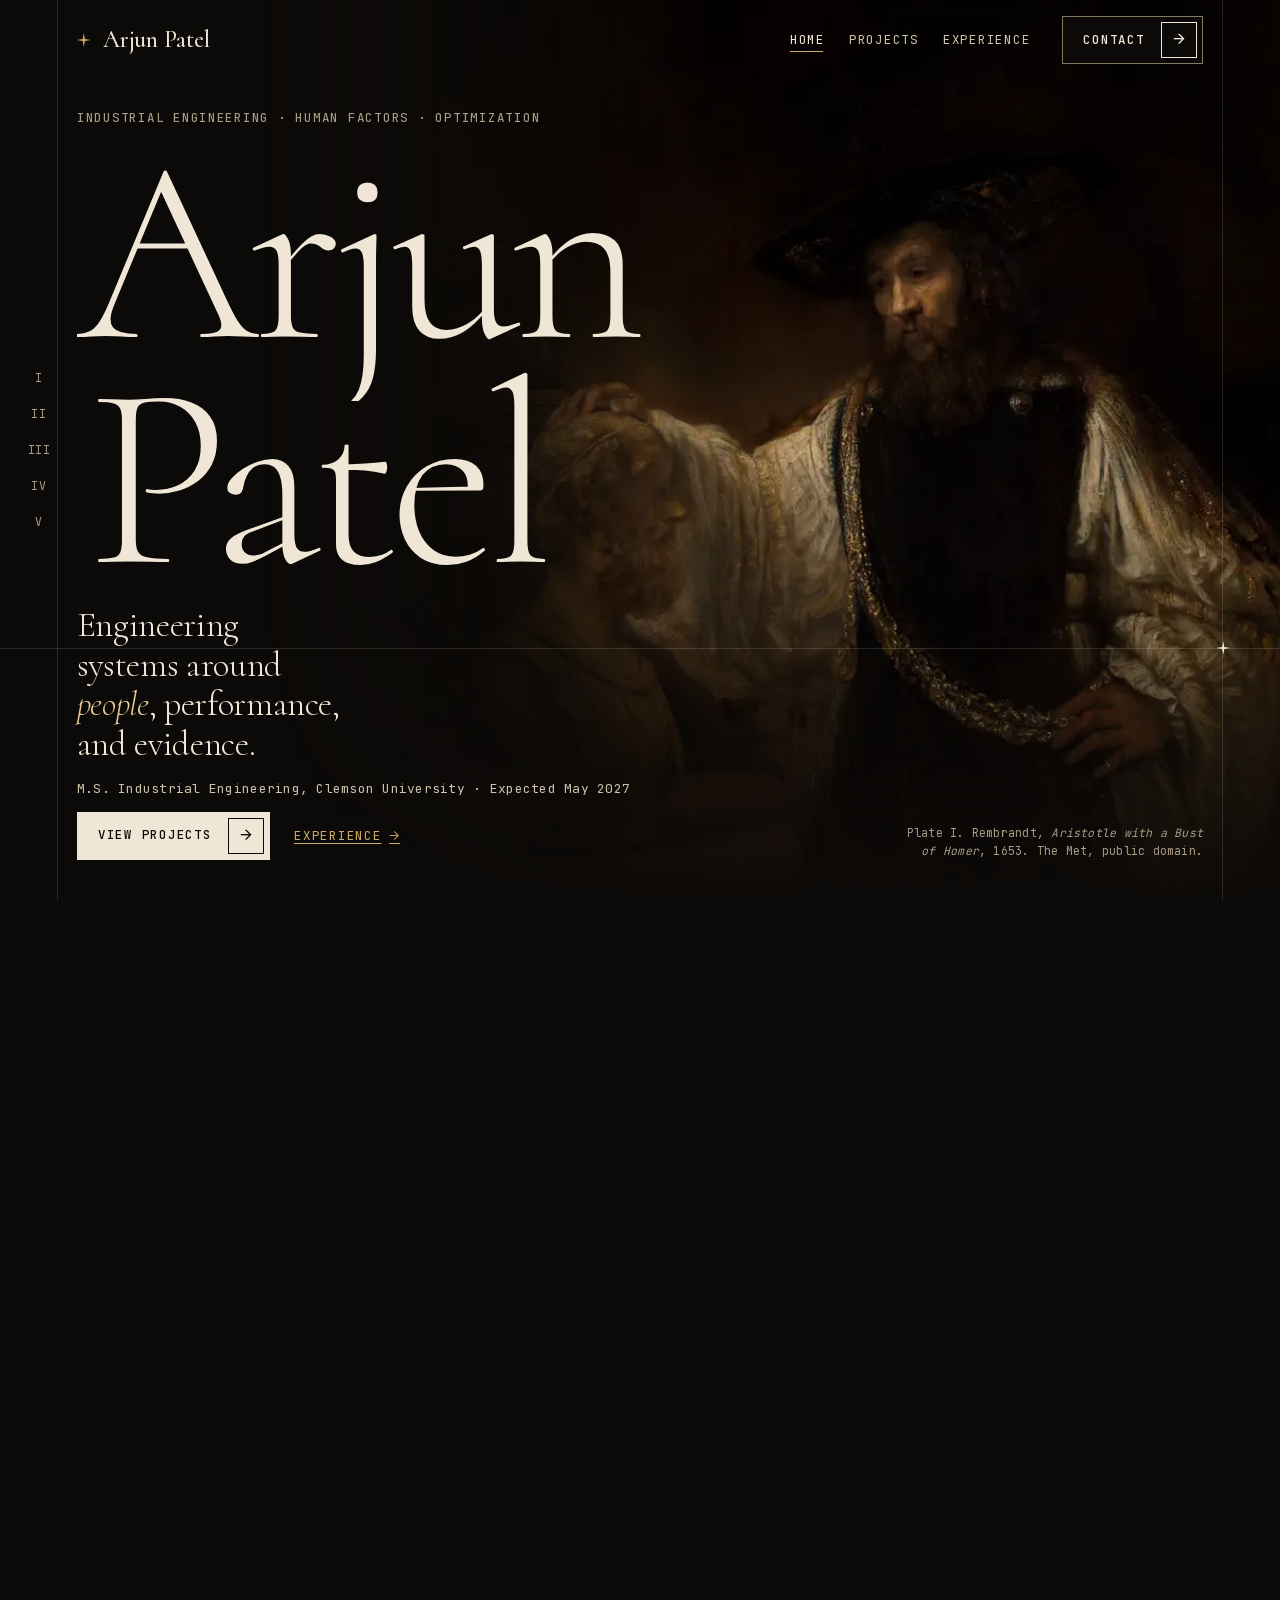
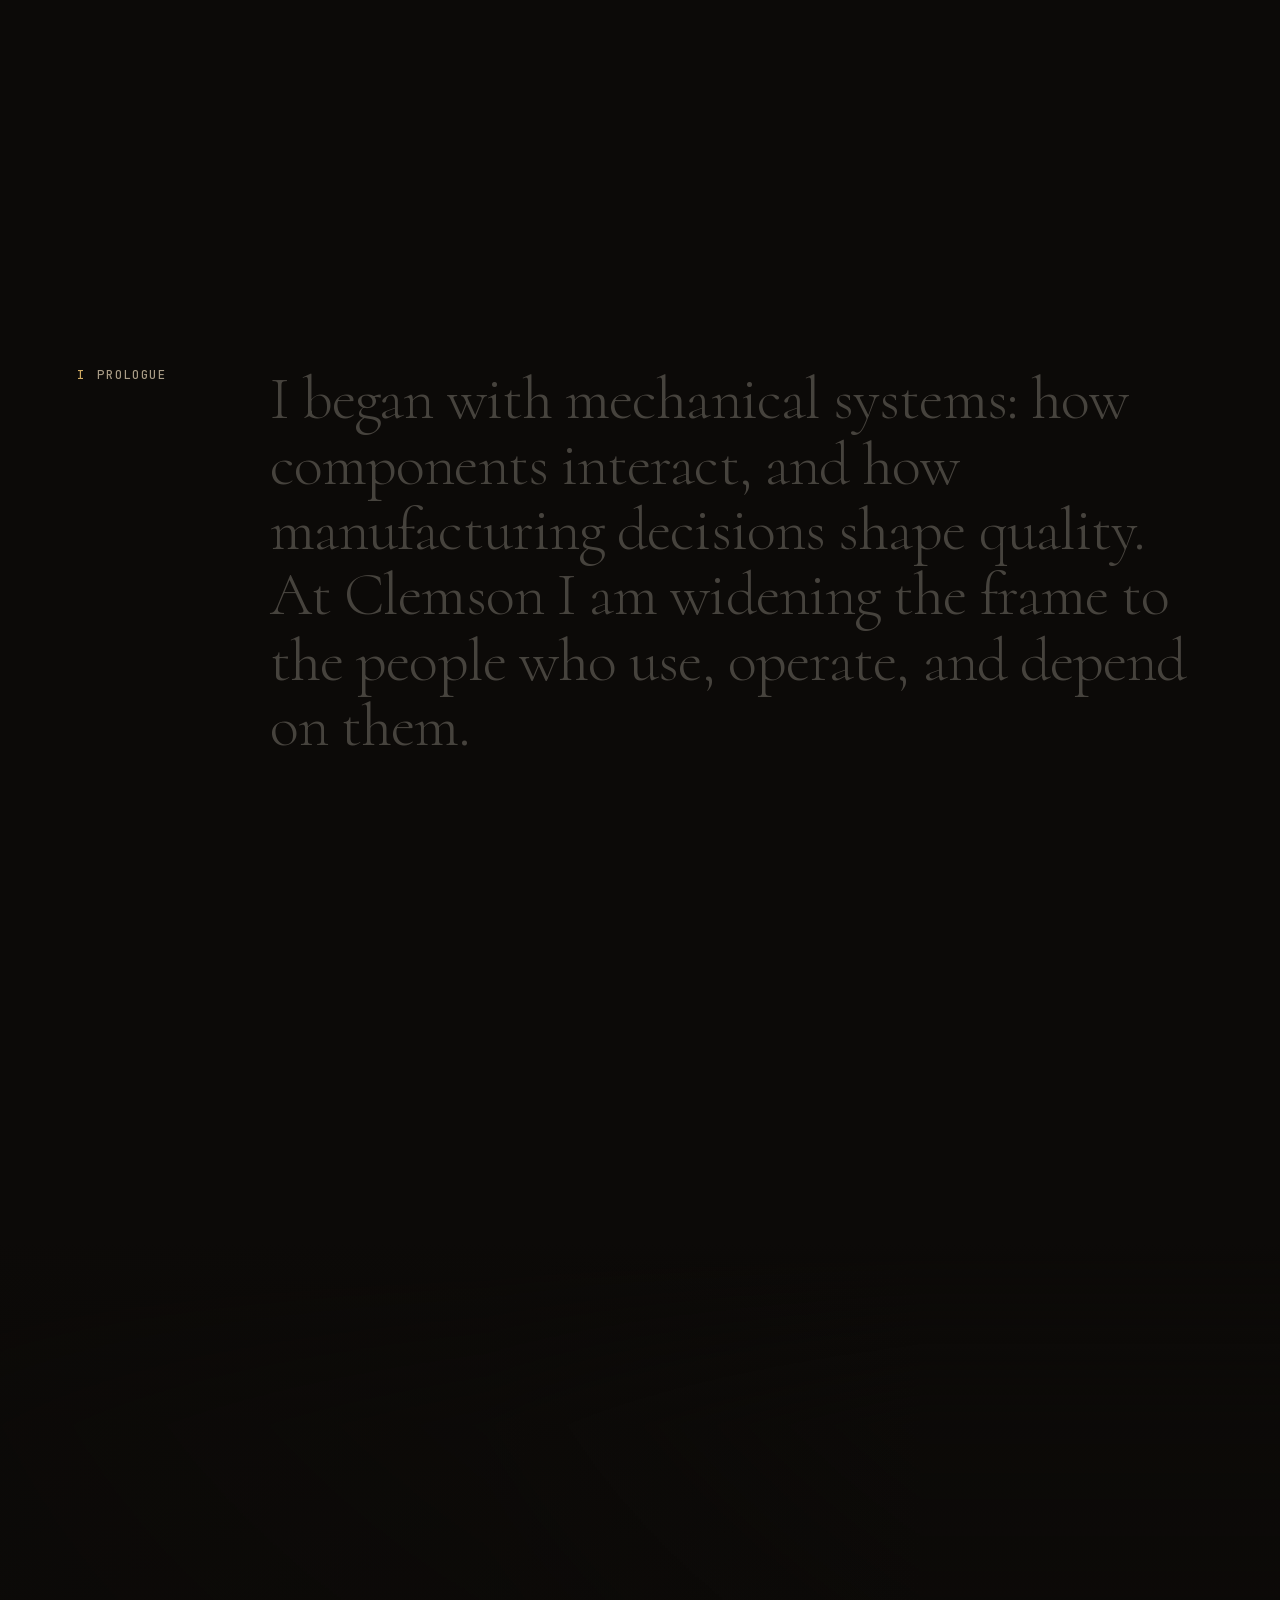
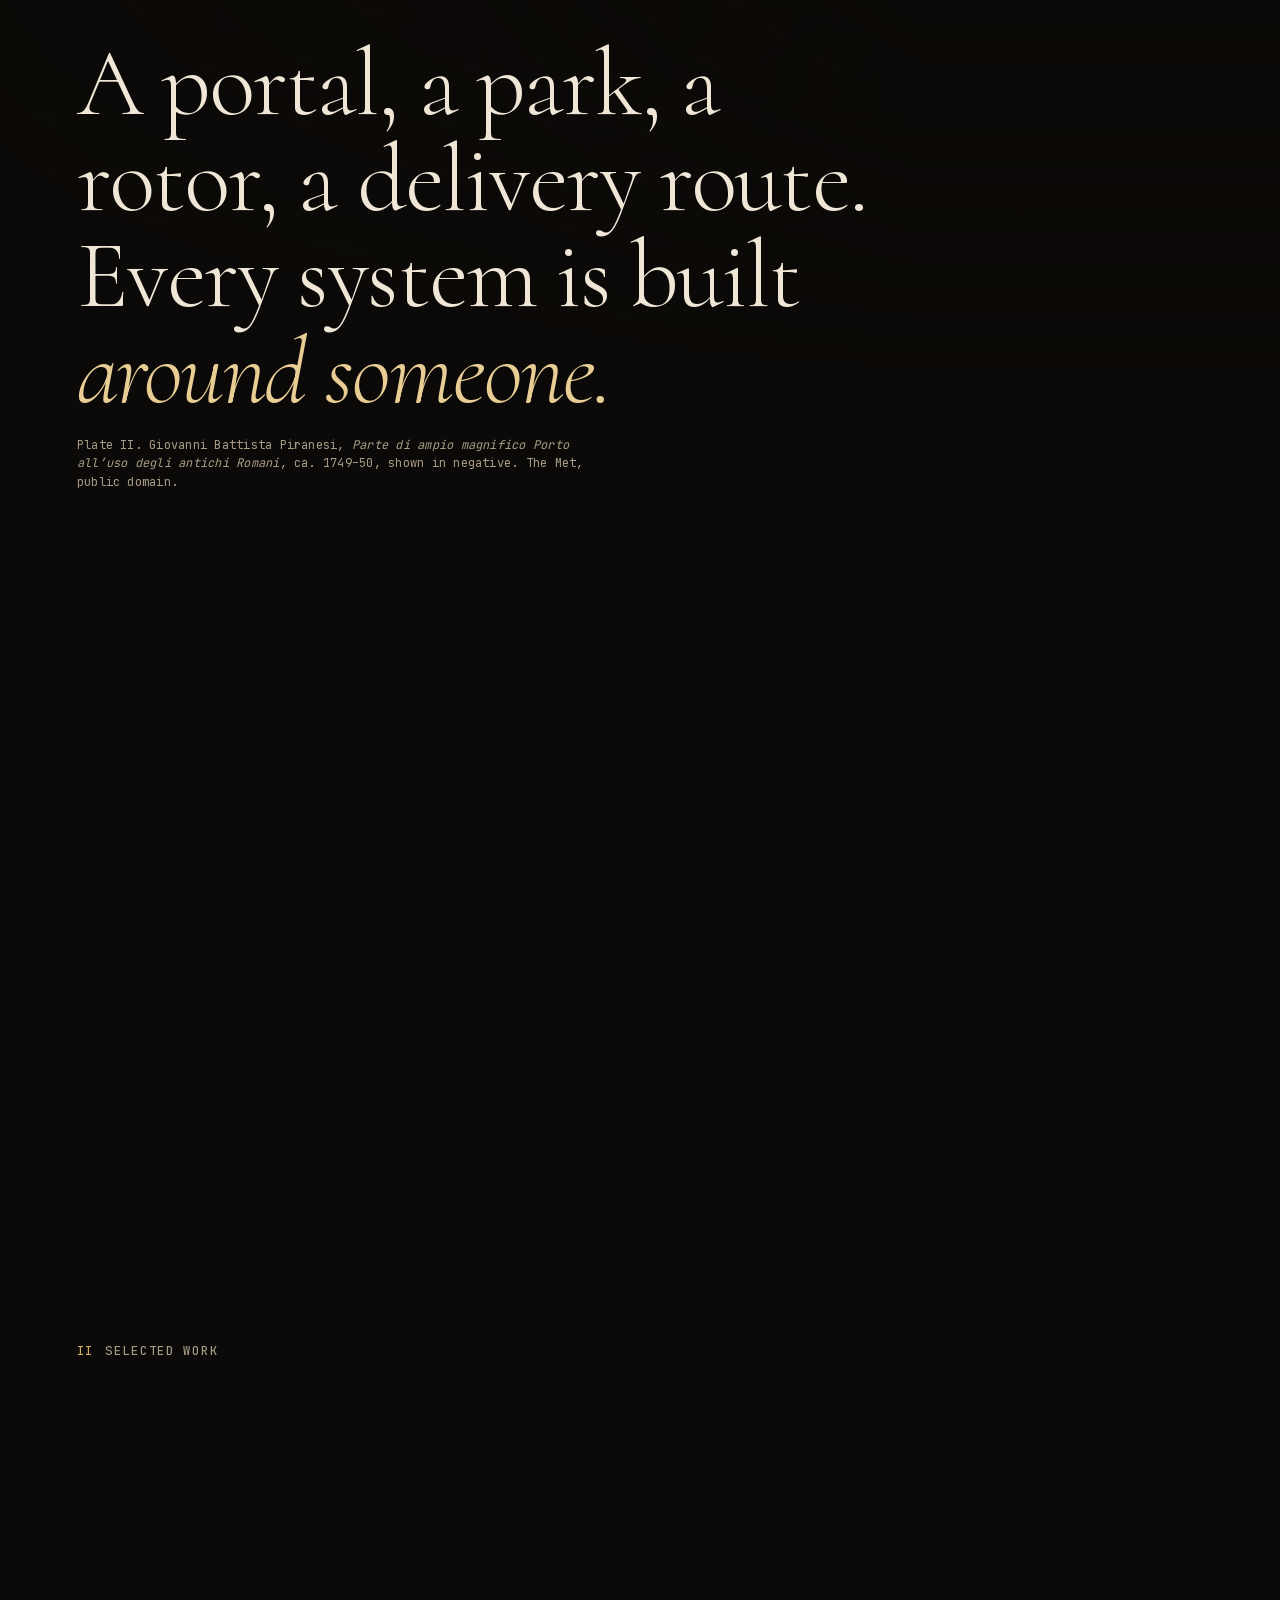
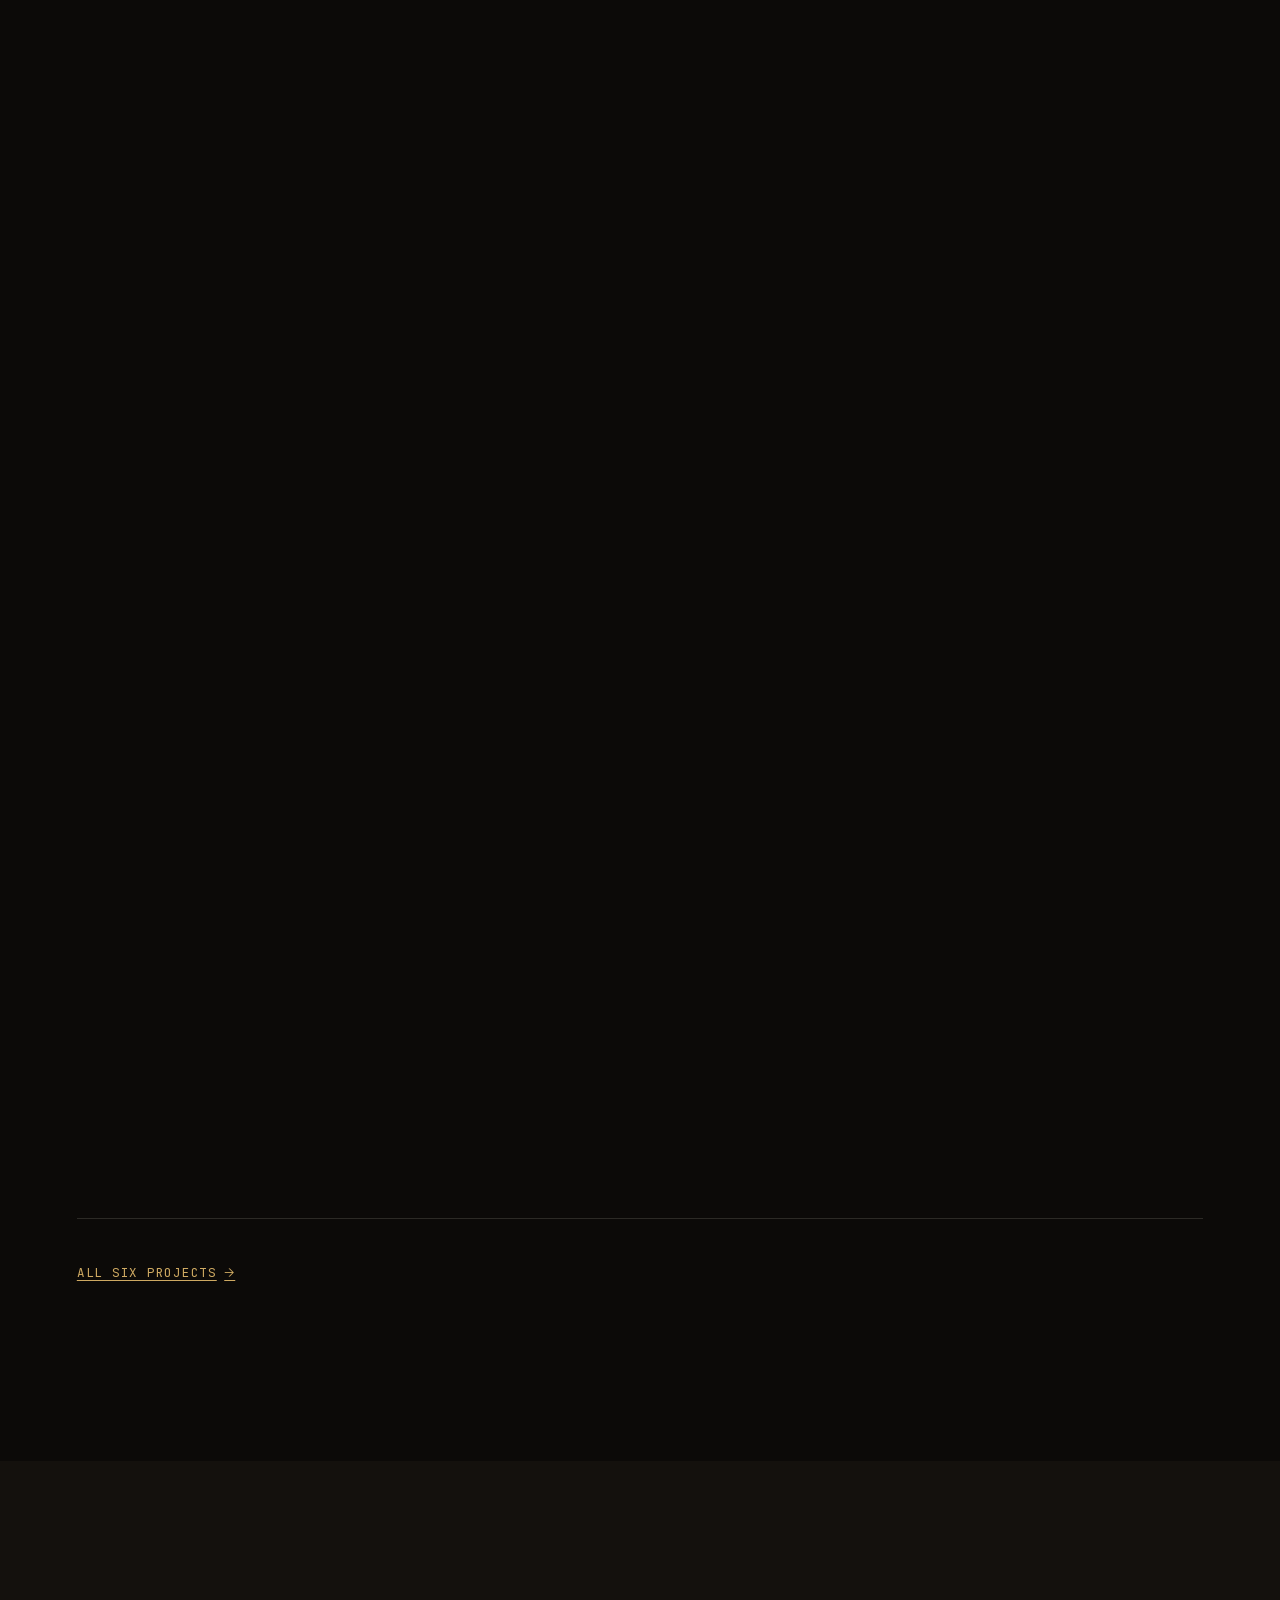
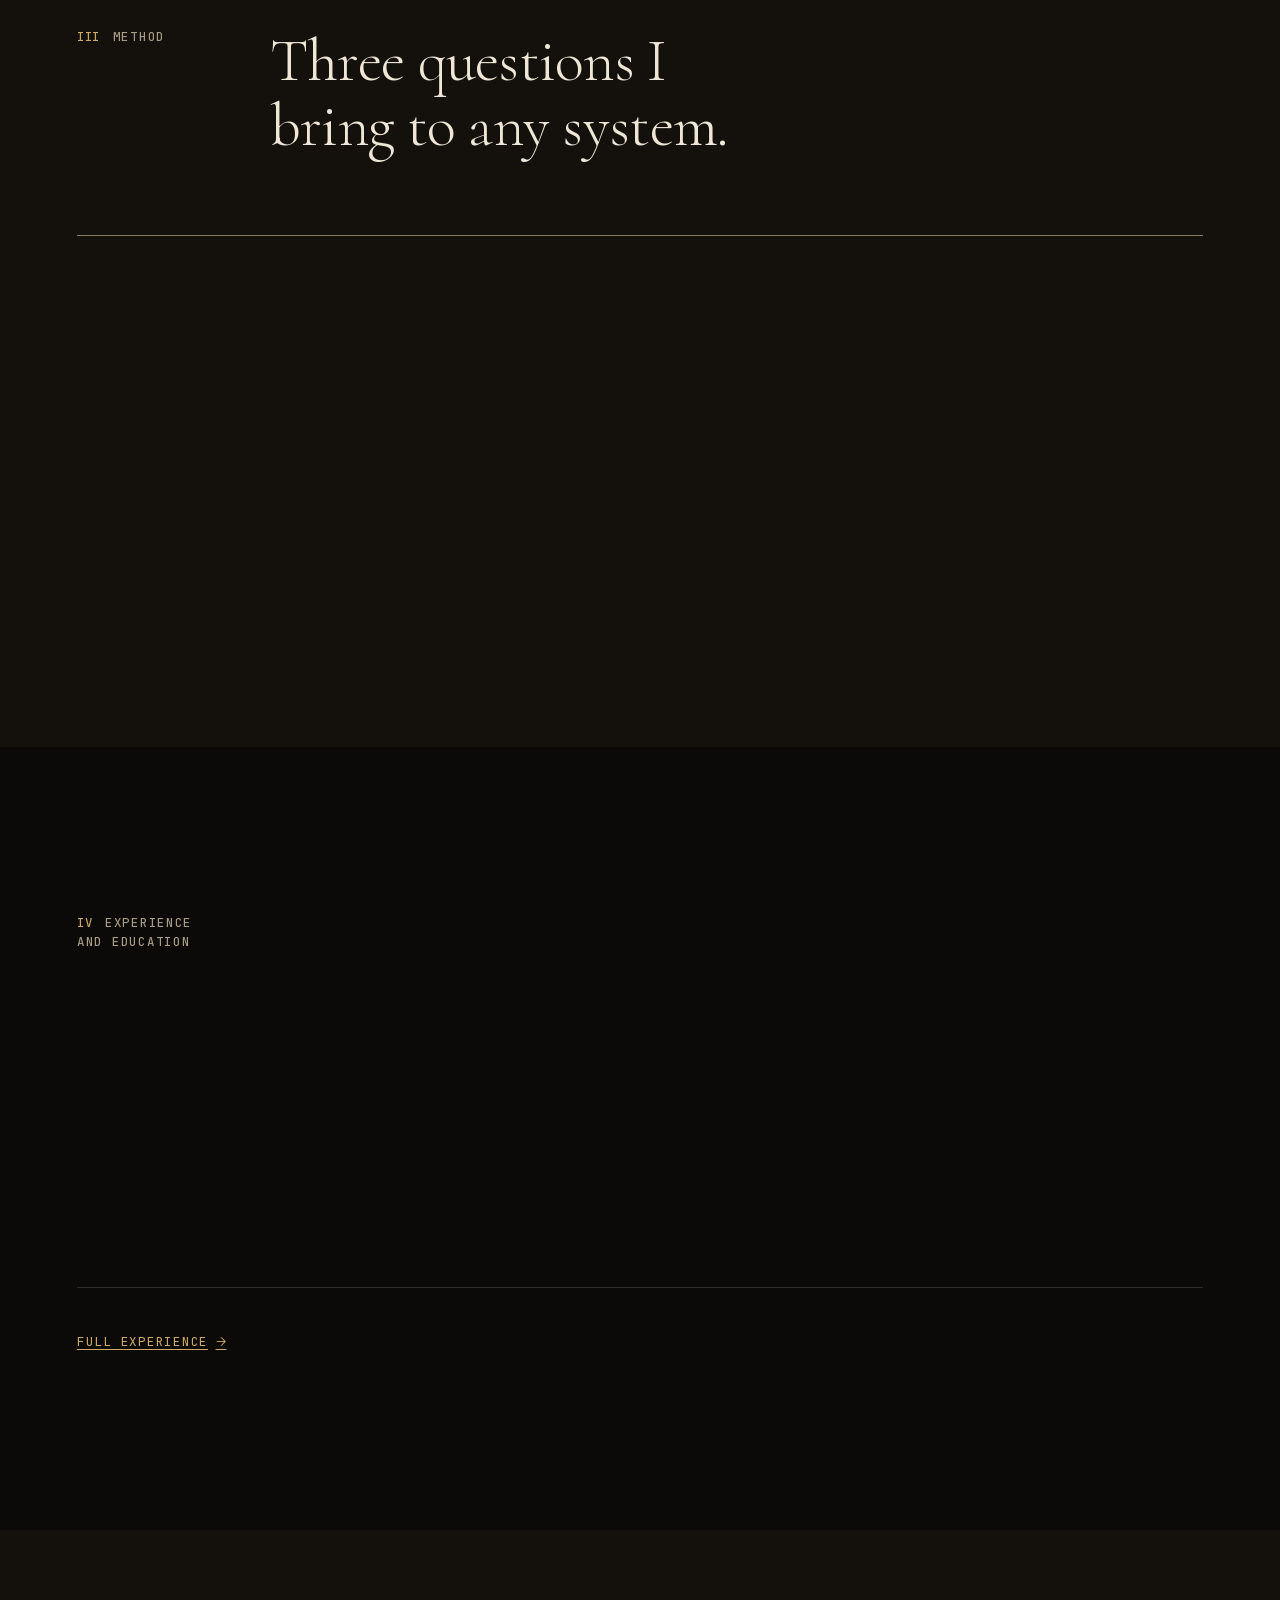
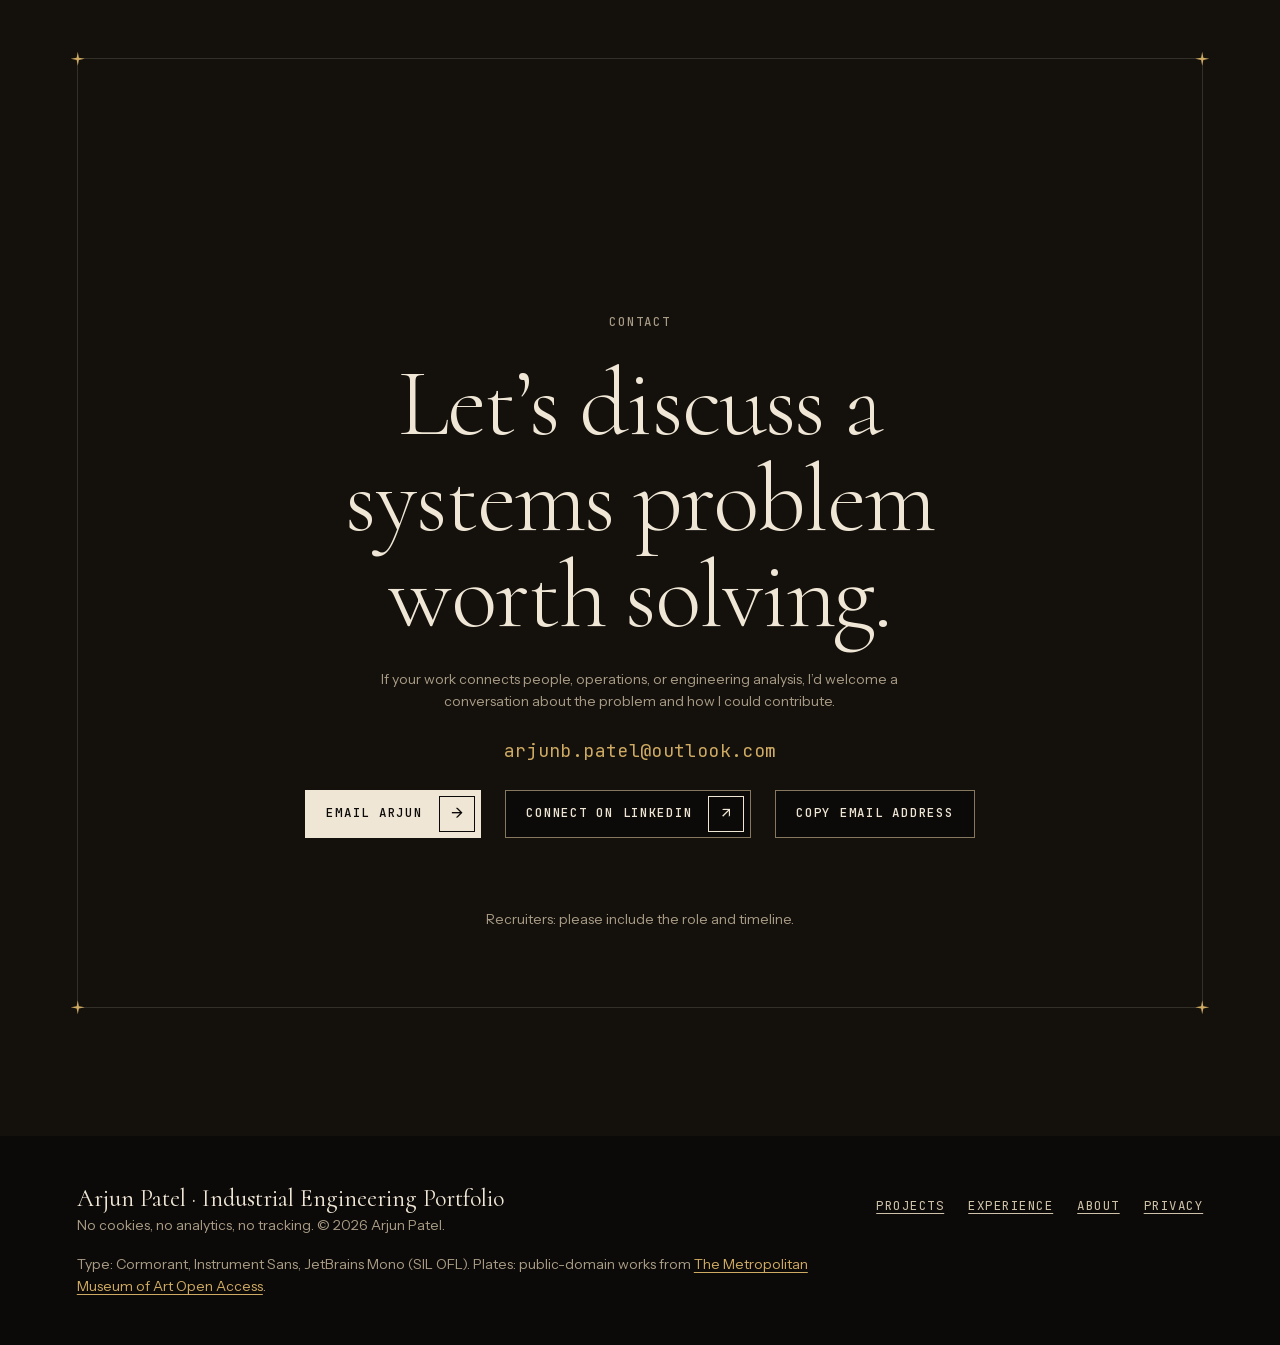
==== commit 0ffedc88: "Add files via upload" ====
--- a/index.html
+++ b/index.html
@@ -7,21 +7,26 @@
     <meta name="referrer" content="strict-origin-when-cross-origin">
     <title>Arjun Patel | Industrial Engineering Portfolio</title>
     <meta name="description" content="Explore Arjun Patel’s work in human factors, optimization, manufacturing quality, and mechanical analysis, from Clemson University and beyond.">
-    <meta name="color-scheme" content="light dark">
-    <meta name="theme-color" content="#F7F2E8" media="(prefers-color-scheme: light)">
-    <meta name="theme-color" content="#101820" media="(prefers-color-scheme: dark)">
+    <link rel="canonical" href="https://arjunengineers.github.io/">
+    <meta name="color-scheme" content="dark">
+    <meta name="theme-color" content="#0C0A08">
     <meta property="og:type" content="website">
     <meta property="og:site_name" content="Arjun Patel">
     <meta property="og:title" content="Arjun Patel | Industrial Engineering Portfolio">
     <meta property="og:description" content="Engineering systems around people, performance, and evidence. Selected projects in human factors, optimization, and mechanical analysis.">
-    <meta name="twitter:card" content="summary">
+    <meta property="og:url" content="https://arjunengineers.github.io/">
+    <meta property="og:image" content="https://arjunengineers.github.io/assets/img/og-arjun-patel.jpg">
+    <meta property="og:image:width" content="1200">
+    <meta property="og:image:height" content="630">
+    <meta property="og:image:alt" content="Arjun Patel, beside Rembrandt’s painting of Aristotle.">
+    <meta name="twitter:card" content="summary_large_image">
     <link rel="icon" href="favicon.svg" type="image/svg+xml">
     <link rel="stylesheet" href="assets/css/tokens.css">
     <link rel="stylesheet" href="assets/css/fonts.css">
     <link rel="stylesheet" href="assets/css/site.css">
-    <link rel="preload" href="assets/fonts/fraunces-latin-var.woff2" as="font" type="font/woff2" crossorigin>
-    <link rel="preload" href="assets/fonts/roboto-flex-latin-var.woff2" as="font" type="font/woff2" crossorigin>
-    <script src="assets/js/theme.js"></script>
+    <link rel="preload" href="assets/fonts/cormorant-latin-var.woff2" as="font" type="font/woff2" crossorigin>
+    <link rel="preload" href="assets/fonts/instrument-sans-latin-var.woff2" as="font" type="font/woff2" crossorigin>
+    <script src="assets/js/boot.js"></script>
     <script src="assets/js/site.js" defer></script>
     <script type="application/ld+json">
     {
@@ -52,296 +57,243 @@
   </head>
   <body>
     <a class="skip-link" href="#main">Skip to content</a>
+    <div class="frame" aria-hidden="true"></div>
 
     <header class="site-header">
       <div class="wrap site-header__inner">
-        <a class="site-logo" href="./" aria-current="page">
-          <svg class="site-logo__mark" viewBox="0 0 24 24" aria-hidden="true" focusable="false"><circle cx="12" cy="12" r="10.5"/><circle cx="12" cy="12" r="6"/><circle class="site-logo__dot" cx="12" cy="12" r="2.5"/></svg>
-          Arjun Patel
-        </a>
-        <button type="button" class="menu-toggle" data-menu-toggle aria-expanded="false" aria-controls="site-menu" hidden><span class="menu-toggle__icon" aria-hidden="true"></span>Menu</button>
+        <a class="wordmark" href="./" aria-current="page"><span class="star" aria-hidden="true"></span>Arjun Patel</a>
+        <button type="button" class="menu-toggle" data-menu-toggle aria-expanded="false" aria-controls="site-menu" hidden><span class="menu-toggle__icon" aria-hidden="true"><i></i><i></i><i></i><i></i></span>Menu</button>
         <div class="site-menu" id="site-menu">
           <nav class="site-nav" aria-label="Primary">
             <ul role="list">
-              <li><a href="work/">Work</a></li>
-              <li><a href="about/">About</a></li>
+              <li><a href="./" aria-current="page">Home</a></li>
+              <li><a href="work/">Projects</a></li>
               <li><a href="experience/">Experience</a></li>
-              <li><a href="education/">Education</a></li>
-              <li><a href="#contact">Contact</a></li>
             </ul>
           </nav>
-          <fieldset class="theme-switch" data-theme-switch hidden>
-            <legend class="visually-hidden">Color theme</legend>
-            <label class="theme-switch__option">
-              <input type="radio" name="theme" value="system" autocomplete="off" checked>
-              <span class="theme-switch__face"><svg viewBox="0 0 24 24" aria-hidden="true" focusable="false"><rect x="3" y="4.5" width="18" height="12" rx="2"/><path d="M8.5 20h7M12 16.5V20"/></svg><span class="theme-switch__text">System</span></span>
-            </label>
-            <label class="theme-switch__option">
-              <input type="radio" name="theme" value="light" autocomplete="off">
-              <span class="theme-switch__face"><svg viewBox="0 0 24 24" aria-hidden="true" focusable="false"><circle cx="12" cy="12" r="4"/><path d="M12 2.5V5M12 19v2.5M2.5 12H5M19 12h2.5M5.3 5.3l1.8 1.8M16.9 16.9l1.8 1.8M5.3 18.7l1.8-1.8M16.9 7.1l1.8-1.8"/></svg><span class="theme-switch__text">Light</span></span>
-            </label>
-            <label class="theme-switch__option">
-              <input type="radio" name="theme" value="dark" autocomplete="off">
-              <span class="theme-switch__face"><svg viewBox="0 0 24 24" aria-hidden="true" focusable="false"><path d="M20 14.5A8 8 0 0 1 9.5 4a8 8 0 1 0 10.5 10.5z"/></svg><span class="theme-switch__text">Dark</span></span>
-            </label>
-          </fieldset>
+          <a class="pill" href="#contact">Contact <span class="pill__arrow" aria-hidden="true">→</span></a>
         </div>
       </div>
     </header>
+<nav class="rail" aria-label="Chapters">
+  <ol role="list">
+    <li><a href="#prologue"><span aria-hidden="true">I</span><span class="rail__name">Prologue</span></a></li>
+    <li><a href="#works"><span aria-hidden="true">II</span><span class="rail__name">Selected work</span></a></li>
+    <li><a href="#method"><span aria-hidden="true">III</span><span class="rail__name">Method</span></a></li>
+    <li><a href="#record"><span aria-hidden="true">IV</span><span class="rail__name">Record</span></a></li>
+    <li><a href="#contact"><span aria-hidden="true">V</span><span class="rail__name">Contact</span></a></li>
+  </ol>
+</nav>
 
     <main id="main" tabindex="-1">
-      <section class="hero" aria-labelledby="hero-title">
-        <div class="wrap hero__inner">
-          <div class="hero__main">
+      <section class="hero" aria-labelledby="hero-title" data-scrub="pin">
+        <div class="hero__stage">
+          <div class="hero__art">
+            <picture>
+              <source media="(max-width: 767px)" srcset="assets/img/hero-aristotle-900.webp" width="900" height="949">
+              <img class="hero__paint" src="assets/img/hero-aristotle-1700.webp" width="1700" height="1793" alt="Rembrandt’s painting of Aristotle in shadow, one hand resting on a bust of Homer." fetchpriority="high">
+            </picture>
+            <img class="hero__engraved" src="assets/img/hero-aristotle-engraved.webp" width="1200" height="1266" alt="" loading="lazy" decoding="async">
+          </div>
+          <div class="hero__shade"></div>
+          <div class="hero__hairline"></div>
+          <span class="star hero__cross" aria-hidden="true"></span>
+          <div class="wrap hero__copy">
             <p class="label hero__eyebrow"><span>Industrial engineering ·</span> <span>Human factors ·</span> <span>Optimization</span></p>
             <h1 class="hero__title" id="hero-title">
-              <span class="hero__name">Arjun Patel</span><span class="visually-hidden">: </span>
-              <span class="hero__headline">Engineering systems around <em>people</em>, performance, and evidence.</span>
+              <span class="hero__name"><span class="hero__line"><span>Arjun</span></span> <span class="hero__line"><span>Patel</span></span></span><span class="visually-hidden">: </span>
+              <span class="hero__tagline">Engineering systems around <em>people</em>, performance, and evidence.</span>
             </h1>
-            <p class="hero__status"><span class="status-dot" aria-hidden="true"></span><span>M.S. Industrial Engineering, Clemson University · Expected May 2027</span></p>
-            <div class="hero__actions">
-              <a class="button button--primary" href="work/">Explore my work</a>
-              <a class="arrow-link" href="about/">About me <span class="arrow" aria-hidden="true">→</span></a>
+            <div class="hero__foot">
+              <p class="hero__status mono">M.S. Industrial Engineering, Clemson University · Expected May 2027</p>
+              <a class="pill pill--solid" href="work/">View projects <span class="pill__arrow" aria-hidden="true">→</span></a>
+              <a class="text-link" href="experience/">Experience <span class="arrow" aria-hidden="true">→</span></a>
             </div>
-          </div>
-          <div class="hero__aside">
-            <svg class="rings rings--draw" viewBox="0 0 400 400" aria-hidden="true" focusable="false">
-              <circle class="rings__ring" cx="200" cy="200" r="50" pathLength="1"/>
-              <circle class="rings__ring" cx="200" cy="200" r="98" pathLength="1"/>
-              <circle class="rings__ring" cx="200" cy="200" r="146" pathLength="1"/>
-              <circle class="rings__ring" cx="200" cy="200" r="194" pathLength="1"/>
-              <circle class="rings__person" cx="200" cy="200" r="7"/>
-              <circle class="rings__dot rings__dot--hf" cx="153" cy="182.9" r="6"/>
-              <circle class="rings__dot rings__dot--op" cx="151" cy="284.9" r="6"/>
-              <circle class="rings__dot rings__dot--md" cx="150.1" cy="62.8" r="6"/>
-            </svg>
-            <p class="hero__intro">An Industrial Engineering master’s student at Clemson University with a background in Mechanical Engineering. I work across human-centered design, optimization, quality improvement, and mechanical simulation to make complex systems easier to understand and improve.</p>
-            <dl class="spec">
-              <div class="spec__row"><dt>Background</dt><dd>Bachelor’s in Mechanical Engineering, Charusat University</dd></div>
-              <div class="spec__row"><dt>Community</dt><dd>HFES student chapter · UXTG</dd></div>
-            </dl>
-          </div>
-        </div>
-        <div class="wrap hero__proof">
-          <ul class="proof" role="list">
-            <li>
-              <a class="proof__item" href="work/hfes-uxtg-portal/">
-                <span class="metric">14.18<span class="metric__unit"> s</span></span><span class="visually-hidden">: </span>
-                <span class="proof__caption">Mean event-registration task time in prototype testing</span><span class="visually-hidden">. Source: </span>
-                <span class="proof__source mono">HFES UXTG Information Portal <span class="arrow" aria-hidden="true">→</span></span>
-              </a>
-            </li>
-            <li>
-              <a class="proof__item" href="work/asheville-park-access/">
-                <span class="metric">52.73<span class="metric__unit">%</span></span><span class="visually-hidden">: </span>
-                <span class="proof__caption">Modeled half-mile coverage, ten-new-park scenario</span><span class="visually-hidden">. Source: </span>
-                <span class="proof__source mono">Asheville Urban Park Access <span class="arrow" aria-hidden="true">→</span></span>
-              </a>
-            </li>
-            <li>
-              <a class="proof__item" href="work/">
-                <span class="metric">6</span><span class="visually-hidden">: </span>
-                <span class="proof__caption">Case studies across four disciplines</span><span class="visually-hidden">. Source: </span>
-                <span class="proof__source mono">Selected work <span class="arrow" aria-hidden="true">→</span></span>
-              </a>
-            </li>
-          </ul>
-        </div>
-      </section>
-
-      <section class="section" aria-labelledby="work-title">
+            <p class="hero__plate mono">Plate I. Rembrandt, <em>Aristotle with a Bust of Homer</em>, 1653. The Met, public domain.</p>
+          </div>
+        </div>
+      </section>
+
+      <section class="section" id="prologue" aria-labelledby="prologue-title" data-chapter="prologue">
+        <div class="wrap grid">
+          <h2 class="label prologue__label" id="prologue-title"><span class="label__num" aria-hidden="true">I</span>Prologue</h2>
+          <p class="prologue__statement" data-words>I began with mechanical systems: how components interact, and how manufacturing decisions shape quality. At Clemson I am widening the frame to the people who use, operate, and depend on them.</p>
+          <div class="prologue__note" data-reveal>
+            <p>An Industrial Engineering master’s student at Clemson University with a background in Mechanical Engineering. I work across human-centered design, optimization, quality improvement, and mechanical simulation to make complex systems easier to understand and improve.</p>
+            <p><a class="text-link" href="about/">About me <span class="arrow" aria-hidden="true">→</span></a></p>
+          </div>
+        </div>
+      </section>
+
+      <section class="plate" aria-label="Plate II" data-scrub="pin">
+        <div class="plate__stage">
+          <picture>
+            <source media="(max-width: 767px)" srcset="assets/img/plate-roman-port-1000.webp" width="1000" height="726">
+            <img class="plate__img" src="assets/img/plate-roman-port.webp" width="1600" height="1162" alt="A monumental Roman port drawn as a negative: arches, stairways, moored chains and a colosseum wall." loading="lazy" decoding="async">
+          </picture>
+          <div class="plate__shade"></div>
+          <div class="wrap plate__copy">
+            <p class="plate__line">A portal, a park, a rotor, a delivery route. Every system is built <em>around someone.</em></p>
+            <p class="plate__caption mono">Plate II. Giovanni Battista Piranesi, <em>Parte di ampio magnifico Porto all’uso degli antichi Romani</em>, ca. 1749–50, shown in negative. The Met, public domain.</p>
+          </div>
+        </div>
+      </section>
+
+      <section class="section" id="works" aria-labelledby="works-title" data-chapter="works">
         <div class="wrap">
-          <div class="section__head">
-            <h2 class="label section__label" id="work-title">Selected work</h2>
-            <p class="section__lead">From an accessible information portal to park-location models and rotor simulations, these projects show how I frame problems, evaluate tradeoffs, and connect technical analysis to practical decisions.</p>
-          </div>
-          <article class="card card--lead work-lead" data-discipline="human-factors">
-            <div class="plate plate--light shape-lead vt-hfes">
-              <img src="assets/img/hfes-join-after.webp" width="785" height="631" alt="Revised About UXTG screen with a highlighted Join UXTG membership card above the mission statement." loading="lazy" decoding="async">
-            </div>
-            <div class="card__body">
-              <p class="label tag"><span class="tag__dot" aria-hidden="true"></span>Human factors and accessibility</p>
-              <h3 class="card__title"><a href="work/hfes-uxtg-portal/">HFES UXTG Information Portal</a></h3>
-              <p class="card__copy">Accessibility and quality assurance for an event-first information portal, informed by stakeholder needs and a four-participant usability study.</p>
-              <div class="metric-block">
-                <p class="label">Evidence</p>
-                <p class="metric">14.18<span class="metric__unit"> s</span></p>
-                <p class="metric-block__caption">Mean event-registration task time in prototype testing</p>
-              </div>
-              <p class="card__action" aria-hidden="true">Read case study <span class="arrow" aria-hidden="true">→</span></p>
-            </div>
-          </article>
-          <ul class="work-pair" role="list">
-            <li>
-              <article class="card" data-discipline="optimization">
-                <div class="plate plate--chart" aria-hidden="true">
-                  <p class="plate__tag mono">Model 4 · Half-mile coverage</p>
-                  <svg class="plot" viewBox="0 0 300 230" focusable="false">
-                    <line class="plot__grid" x1="40" x2="288" y1="24" y2="24"/>
-                    <text class="plot__tick" x="34" y="28" text-anchor="end">100</text>
-                    <line class="plot__grid" x1="40" x2="288" y1="106" y2="106"/>
-                    <text class="plot__tick" x="34" y="110" text-anchor="end">50</text>
-                    <line class="plot__grid" x1="40" x2="288" y1="188" y2="188"/>
-                    <text class="plot__tick" x="34" y="192" text-anchor="end">0</text>
-                    <text class="plot__tick" x="82" y="207" text-anchor="middle">5</text>
-                    <text class="plot__tick" x="164" y="207" text-anchor="middle">10</text>
-                    <text class="plot__tick" x="246" y="207" text-anchor="middle">15</text>
-                    <text class="plot__axis-title" x="164" y="226" text-anchor="middle">New parks in the modeled scenario</text>
-                    <path class="bar" d="M70,188 V117.27 Q70,113.27 74,113.27 H90 Q94,113.27 94,117.27 V188 Z"><title>5 new parks: 45.57% of the modeled population within 0.5 miles</title></path>
-                    <text class="plot__value plot__value--w511" x="82" y="105.27" text-anchor="middle">45.57%</text>
-                    <path class="bar bar--accent" d="M152,188 V105.52 Q152,101.52 156,101.52 H172 Q176,101.52 176,105.52 V188 Z"><title>10 new parks: 52.73% of the modeled population within 0.5 miles</title></path>
-                    <text class="plot__value plot__value--w655" x="164" y="93.52" text-anchor="middle">52.73%</text>
-                    <path class="bar" d="M234,188 V98.22 Q234,94.22 238,94.22 H254 Q258,94.22 258,98.22 V188 Z"><title>15 new parks: 57.18% of the modeled population within 0.5 miles</title></path>
-                    <text class="plot__value plot__value--w744" x="246" y="86.22" text-anchor="middle">57.18%</text>
-                  </svg>
-                </div>
-                <div class="card__body">
-                  <p class="label tag"><span class="tag__dot" aria-hidden="true"></span>Operations research and decision support</p>
-                  <h3 class="card__title"><a href="work/asheville-park-access/">Asheville Urban Park Access Optimization</a></h3>
-                  <p class="card__copy">Five facility-location models exploring how efficiency and equity objectives change proposed park investments for a population of 88,860.</p>
-                  <div class="metric-block">
-                    <p class="label">Evidence</p>
-                    <p class="metric">52.73<span class="metric__unit">%</span></p>
-                    <p class="metric-block__caption">Modeled half-mile coverage in the ten-new-park coverage scenario</p>
-                  </div>
-                  <p class="card__action" aria-hidden="true">Explore the models <span class="arrow" aria-hidden="true">→</span></p>
-                </div>
-              </article>
-            </li>
-            <li>
-              <article class="card" data-discipline="mechanical-design">
-                <div class="plate plate--cad vt-bell">
-                  <img src="assets/img/bell407-rotor-assembly.webp" width="556" height="412" alt="CAD model of the Bell-407 main rotor assembly: four blades on a central hub above the swashplate and rotor mast." loading="lazy" decoding="async">
-                </div>
-                <div class="card__body">
-                  <p class="label tag"><span class="tag__dot" aria-hidden="true"></span>Mechanical design and simulation</p>
-                  <h3 class="card__title"><a href="work/bell407-rotor-analysis/">Bell-407 Helicopter Rotor and Blade System</a></h3>
-                  <p class="card__copy">A comparative CFD study of two blade profiles, supported by CAD assembly work and static structural analysis of rotor components.</p>
-                  <div class="metric-block">
-                    <p class="label">Evidence</p>
-                    <p class="metric metric--text">NACA-0012 vs SC-1095</p>
-                    <p class="metric-block__caption">Compared in an academic simulation study</p>
-                  </div>
-                  <p class="card__action" aria-hidden="true">View the analysis <span class="arrow" aria-hidden="true">→</span></p>
-                </div>
-              </article>
-            </li>
-          </ul>
-          <p class="section__more"><a class="arrow-link" href="work/">All work <span class="arrow" aria-hidden="true">→</span></a></p>
-        </div>
-      </section>
-
-      <section class="section section--band" aria-labelledby="how-title">
+          <div class="grid works__head">
+            <h2 class="label works__label" id="works-title"><span class="label__num" aria-hidden="true">II</span>Selected work</h2>
+            <p class="works__lead" data-reveal>From an accessible information portal to park-location models and rotor simulations, these projects show how I frame problems, evaluate tradeoffs, and connect technical analysis to practical decisions.</p>
+          </div>
+          <ol class="index" role="list">
+            <li class="index__item" data-reveal>
+              <p class="index__num" aria-hidden="true">I</p>
+              <div class="index__head">
+                <h3 class="index__title"><a href="work/hfes-uxtg-portal/">HFES UXTG Information Portal</a></h3>
+                <p class="index__cat label">Human factors and accessibility</p>
+              </div>
+              <div class="index__body">
+                <p class="index__copy">Accessibility and quality assurance for an event-first information portal, informed by stakeholder needs and a four-participant usability study.</p>
+                <p class="index__evidence"><span class="visually-hidden">Evidence: </span><span class="index__metric">14.18 s</span><span class="index__caption">Mean event-registration task time in prototype testing</span></p>
+              </div>
+              <p class="index__go" aria-hidden="true">→</p>
+            </li>
+            <li class="index__item" data-reveal>
+              <p class="index__num" aria-hidden="true">II</p>
+              <div class="index__head">
+                <h3 class="index__title"><a href="work/asheville-park-access/">Asheville Urban Park Access Optimization</a></h3>
+                <p class="index__cat label">Operations research and decision support</p>
+              </div>
+              <div class="index__body">
+                <p class="index__copy">Five facility-location models exploring how efficiency and equity objectives change proposed park investments for a population of 88,860.</p>
+                <p class="index__evidence"><span class="visually-hidden">Evidence: </span><span class="index__metric">52.73%</span><span class="index__caption">Modeled half-mile coverage in the ten-new-park coverage scenario</span></p>
+              </div>
+              <p class="index__go" aria-hidden="true">→</p>
+            </li>
+            <li class="index__item" data-reveal>
+              <p class="index__num" aria-hidden="true">III</p>
+              <div class="index__head">
+                <h3 class="index__title"><a href="work/bell407-rotor-analysis/">Bell-407 Helicopter Rotor and Blade System</a></h3>
+                <p class="index__cat label">Mechanical design and simulation</p>
+              </div>
+              <div class="index__body">
+                <p class="index__copy">A comparative CFD study of two blade profiles, supported by CAD assembly work and static structural analysis of rotor components.</p>
+                <p class="index__evidence"><span class="visually-hidden">Evidence: </span><span class="index__metric index__metric--text">NACA-0012 vs SC-1095</span><span class="index__caption">Compared in an academic simulation study</span></p>
+              </div>
+              <p class="index__go" aria-hidden="true">→</p>
+            </li>
+            <li class="index__item" data-reveal>
+              <p class="index__num" aria-hidden="true">IV</p>
+              <div class="index__head">
+                <h3 class="index__title"><a href="work/outpatient-clinic-routing/">Outpatient Clinic Last-Mile Routing</a></h3>
+                <p class="index__cat label">Logistics and integer programming</p>
+              </div>
+              <div class="index__body">
+                <p class="index__copy">A comparison of traveling-salesperson and capacity-constrained routing models for deliveries to eight outpatient clinics.</p>
+                <p class="index__evidence"><span class="visually-hidden">Evidence: </span><span class="index__metric">45.32 km</span><span class="index__caption">Three-van plan, as reported</span></p>
+              </div>
+              <p class="index__go" aria-hidden="true">→</p>
+            </li>
+          </ol>
+          <p class="works__more"><a class="text-link" href="work/">All six projects <span class="arrow" aria-hidden="true">→</span></a></p>
+        </div>
+      </section>
+
+      <section class="section section--panel" id="method" aria-labelledby="method-title" data-chapter="method">
         <div class="wrap">
-          <div class="section__head">
-            <h2 class="label section__label" id="how-title">How I work</h2>
-          </div>
-          <ul class="panels" role="list">
-            <li class="panel" data-discipline="human-factors">
-              <svg class="panel__glyph" viewBox="0 0 40 40" aria-hidden="true" focusable="false"><circle class="glyph-stroke" cx="20" cy="20" r="15"/><circle class="glyph-fill" cx="20" cy="20" r="5"/></svg>
+          <div class="grid method__head">
+            <p class="label method__label"><span class="label__num" aria-hidden="true">III</span>Method</p>
+            <h2 class="method__title" id="method-title">Three questions I bring to any system.</h2>
+          </div>
+          <ul class="method__list" role="list">
+            <li class="method__item" data-reveal>
+              <p class="method__q">Who does it serve?</p>
               <h3>Human-centered systems</h3>
               <p>Understand user needs, evaluate accessibility, and test whether people can complete important tasks.</p>
-              <p class="panel__links"><a class="arrow-link" href="work/?tag=human-factors">Related work<span class="visually-hidden"> in human factors</span> <span class="arrow" aria-hidden="true">→</span></a></p>
-            </li>
-            <li class="panel" data-discipline="optimization">
-              <svg class="panel__glyph" viewBox="0 0 40 40" aria-hidden="true" focusable="false"><path class="glyph-stroke" d="M9 30 20 9l11 21z"/><circle class="glyph-fill" cx="9" cy="30" r="4.5"/><circle class="glyph-fill" cx="20" cy="9" r="4.5"/><circle class="glyph-fill" cx="31" cy="30" r="4.5"/></svg>
+              <p class="method__links"><a class="text-link" href="work/?tag=human-factors">Related work<span class="visually-hidden"> in human factors</span> <span class="arrow" aria-hidden="true">→</span></a></p>
+            </li>
+            <li class="method__item" data-reveal>
+              <p class="method__q">What are the tradeoffs?</p>
               <h3>Optimization and operations</h3>
               <p>Translate constraints into models that support decisions about access, routing, production, and resource allocation.</p>
-              <p class="panel__links"><a class="arrow-link" href="work/?tag=optimization">Related work<span class="visually-hidden"> in optimization</span> <span class="arrow" aria-hidden="true">→</span></a></p>
-            </li>
-            <li class="panel" data-discipline="mechanical-design">
-              <svg class="panel__glyph" viewBox="0 0 40 40" aria-hidden="true" focusable="false"><rect class="glyph-stroke" x="6" y="6" width="28" height="28" rx="2"/><path class="glyph-stroke" d="M20 12v16M12 20h16"/></svg>
+              <p class="method__links"><a class="text-link" href="work/?tag=optimization">Related work<span class="visually-hidden"> in optimization</span> <span class="arrow" aria-hidden="true">→</span></a></p>
+            </li>
+            <li class="method__item" data-reveal>
+              <p class="method__q">Will it hold up?</p>
               <h3>Mechanical analysis and quality</h3>
               <p>Use simulation, inspection, and process analysis to investigate performance and improve engineering workflows.</p>
-              <p class="panel__links"><span class="panel__links-label">Related work</span> <a class="arrow-link" href="work/?tag=mechanical-design">Mechanical design <span class="arrow" aria-hidden="true">→</span></a> <a class="arrow-link" href="work/?tag=quality-improvement">Quality improvement <span class="arrow" aria-hidden="true">→</span></a></p>
+              <p class="method__links"><a class="text-link" href="work/?tag=mechanical-design">Mechanical design <span class="arrow" aria-hidden="true">→</span></a> <a class="text-link" href="work/?tag=quality-improvement">Quality improvement <span class="arrow" aria-hidden="true">→</span></a></p>
             </li>
           </ul>
         </div>
       </section>
 
-      <section class="section" aria-labelledby="about-title">
-        <div class="wrap split">
-          <h2 class="label" id="about-title">About</h2>
-          <div class="split__body">
-            <h3>A mechanical foundation and a systems perspective</h3>
-            <p>My path into industrial engineering began with mechanical systems: understanding how components interact, how manufacturing decisions affect quality, and how analysis can support better design. Through production and quality assurance internships, I worked with process coordination, inspection, and manufacturing improvement.</p>
-            <p><a class="arrow-link" href="about/">About me <span class="arrow" aria-hidden="true">→</span></a></p>
-          </div>
-        </div>
-      </section>
-
-      <section class="section section--band" aria-labelledby="path-title">
-        <div class="wrap split">
-          <h2 class="label" id="path-title">Experience and education</h2>
-          <div class="split__body">
-            <ul class="legend" role="list" aria-label="Key">
-              <li><span class="marker marker--role" aria-hidden="true"></span>Role</li>
-              <li><span class="marker marker--education" aria-hidden="true"></span>Education</li>
-            </ul>
-            <ol class="timeline" role="list">
-              <li>
-                <span class="marker marker--education" aria-hidden="true"></span>
-                <span class="timeline__when mono">August 2025–May 2027 expected</span>
-                <span><span class="visually-hidden">Education: </span><span class="timeline__what">M.S. Industrial Engineering</span><br><span class="timeline__where">Clemson University · Clemson, United States</span></span>
-              </li>
-              <li>
-                <span class="marker marker--role" aria-hidden="true"></span>
-                <span class="timeline__when mono">April 2024–June 2024</span>
-                <span><span class="visually-hidden">Role: </span><span class="timeline__what">Quality Assurance Intern</span><br><span class="timeline__where">BC Instruments India Pvt. Ltd. · Anand, India</span></span>
-              </li>
-              <li>
-                <span class="marker marker--role" aria-hidden="true"></span>
-                <span class="timeline__when mono">April 2023–June 2023</span>
-                <span><span class="visually-hidden">Role: </span><span class="timeline__what">Production Engineer Intern</span><br><span class="timeline__where">Tripcon Engineering Pvt. Ltd. · Anand, India</span></span>
-              </li>
-              <li>
-                <span class="marker marker--education" aria-hidden="true"></span>
-                <span class="timeline__when mono">2021–2025</span>
-                <span><span class="visually-hidden">Education: </span><span class="timeline__what">Bachelor’s in Mechanical Engineering</span><br><span class="timeline__where">Charusat University · India</span></span>
-              </li>
-            </ol>
-            <p class="next-links">
-              <a class="arrow-link" href="experience/">Experience <span class="arrow" aria-hidden="true">→</span></a>
-              <a class="arrow-link" href="education/">Education <span class="arrow" aria-hidden="true">→</span></a>
-            </p>
-          </div>
+      <section class="section" id="record" aria-labelledby="record-title" data-chapter="record">
+        <div class="wrap">
+          <div class="grid">
+            <h2 class="label record__label" id="record-title"><span class="label__num" aria-hidden="true">IV</span>Experience and education</h2>
+          </div>
+          <ol class="record" role="list">
+            <li class="record__row" data-reveal>
+              <span class="record__when mono">August 2025–May 2027 expected</span>
+              <span class="record__what"><a href="experience/#clemson">M.S. Industrial Engineering</a></span>
+              <span class="record__where">Clemson University · Clemson, United States</span>
+            </li>
+            <li class="record__row" data-reveal>
+              <span class="record__when mono">April 2024–June 2024</span>
+              <span class="record__what"><a href="experience/#bc-instruments">Quality Assurance Intern</a></span>
+              <span class="record__where">BC Instruments India Pvt. Ltd. · Anand, India</span>
+            </li>
+            <li class="record__row" data-reveal>
+              <span class="record__when mono">April 2023–June 2023</span>
+              <span class="record__what"><a href="experience/#tripcon">Production Engineer Intern</a></span>
+              <span class="record__where">Tripcon Engineering Pvt. Ltd. · Anand, India</span>
+            </li>
+            <li class="record__row" data-reveal>
+              <span class="record__when mono">2021–2025</span>
+              <span class="record__what"><a href="experience/#charusat">Bachelor’s in Mechanical Engineering</a></span>
+              <span class="record__where">Charusat University · India</span>
+            </li>
+          </ol>
+          <p class="record__more"><a class="text-link" href="experience/">Full experience <span class="arrow" aria-hidden="true">→</span></a></p>
         </div>
       </section>
     </main>
 
     <footer class="site-footer">
-      <div class="band band--ink">
-        <section class="wrap contact" id="contact" aria-labelledby="contact-title">
-          <div>
+      <section class="contact" id="contact" aria-labelledby="contact-title" data-chapter="contact" data-scrub="pass">
+        <div class="wrap">
+          <div class="contact__frame">
+            <span class="star" aria-hidden="true"></span><span class="star" aria-hidden="true"></span><span class="star" aria-hidden="true"></span><span class="star" aria-hidden="true"></span>
+            <img class="contact__coin" src="assets/img/coin-caesar.webp" width="416" height="416" alt="Gold aureus of Julius Caesar, struck in 46 BCE." loading="lazy" decoding="async">
             <p class="label">Contact</p>
             <h2 id="contact-title">Let’s discuss a systems problem worth solving.</h2>
             <p class="contact__lead">If your work connects people, operations, or engineering analysis, I’d welcome a conversation about the problem and how I could contribute.</p>
-          </div>
-          <div class="contact__actions">
             <p class="contact__address">arjunb.patel@outlook.com</p>
             <ul class="contact__links" role="list">
-              <li><a class="button button--primary" href="mailto:arjunb.patel@outlook.com?subject=Hello%20from%20your%20portfolio">Email Arjun</a></li>
-              <li><a class="button button--secondary" href="https://www.linkedin.com/in/linkwitharjun" rel="noopener noreferrer">Connect on LinkedIn<span class="external-icon" aria-hidden="true">↗</span><span class="visually-hidden"> (opens external site)</span></a></li>
-              <li><button type="button" class="button button--secondary" data-copy="arjunb.patel@outlook.com" hidden>Copy email address</button></li>
+              <li><a class="pill pill--solid" href="mailto:arjunb.patel@outlook.com?subject=Hello%20from%20your%20portfolio">Email Arjun <span class="pill__arrow" aria-hidden="true">→</span></a></li>
+              <li><a class="pill" href="https://www.linkedin.com/in/linkwitharjun" rel="noopener noreferrer">Connect on LinkedIn <span class="pill__arrow" aria-hidden="true">↗</span><span class="visually-hidden"> (opens external site)</span></a></li>
+              <li><button type="button" class="pill pill--plain" data-copy="arjunb.patel@outlook.com" hidden>Copy email address</button></li>
             </ul>
             <p class="contact__status" role="status" data-copy-status></p>
             <p class="contact__hint">Recruiters: please include the role and timeline.</p>
           </div>
-        </section>
-      </div>
+        </div>
+      </section>
       <div class="wrap site-footer__inner">
-        <p class="site-footer__id">Arjun Patel · Industrial Engineering Portfolio</p>
+        <div>
+          <p class="site-footer__id">Arjun Patel · Industrial Engineering Portfolio</p>
+          <p>No cookies, no analytics, no tracking. © 2026 Arjun Patel.</p>
+        </div>
         <nav aria-label="Footer">
           <ul role="list">
-            <li><a href="work/">Work</a></li>
+            <li><a href="work/">Projects</a></li>
+            <li><a href="experience/">Experience</a></li>
             <li><a href="about/">About</a></li>
-            <li><a href="experience/">Experience</a></li>
-            <li><a href="education/">Education</a></li>
             <li><a href="privacy/">Privacy</a></li>
           </ul>
         </nav>
-        <p class="site-footer__note">No cookies, no analytics, no tracking. © 2026 Arjun Patel.</p>
-        <p class="site-footer__credit">Type: Fraunces, Roboto Flex, JetBrains Mono (SIL OFL).</p>
+        <p class="site-footer__credit">Type: Cormorant, Instrument Sans, JetBrains Mono (SIL OFL). Plates: public-domain works from <a href="https://www.metmuseum.org/about-the-met/policies-and-documents/open-access" rel="noopener noreferrer">The Metropolitan Museum of Art Open Access<span class="visually-hidden"> (opens external site)</span></a>.</p>
       </div>
     </footer>
   </body>
--- a/assets/css/tokens.css
+++ b/assets/css/tokens.css
@@ -1,129 +1,64 @@
-/* Design tokens — "warm field, cool signal". All text pairs verified WCAG 2.2 AA.
-   Do not change a colour without re-checking contrast (README, "Design tokens"). */
-@property --grad { syntax: "<number>"; inherits: true; initial-value: 0; }
+/* Design tokens — "an engineer's classical archive". Dark only, by design.
+   Text colours pass WCAG 2.2 AA (4.5:1) on --ink, --ink-2 and --ink-3; --rule-strong and chart
+   marks pass 3:1. Re-check contrast before changing a colour. */
+:root {
+  color-scheme: dark;
 
-:root {
-  color-scheme: light;
+  /* Fields */
+  --ink: #0C0A08;            /* page: sampled to sit with the painting's shadows */
+  --ink-2: #14110D;          /* panels, tables, charts */
+  --ink-3: #1F1A14;          /* hover, raised */
 
-  /* Core — light */
-  --color-bg: #F7F2E8;              /* sandstone paper */
-  --color-surface: #FFFDF8;         /* cards, plates, tables */
-  --color-surface-2: #EDE5D6;       /* bands, panels, TOC */
-  --color-text: #18212E;            /* sea-ink */
-  --color-text-muted: #4B5363;
-  --color-text-subtle: #555C6B;
-  --color-link: #13607E;            /* sea */
-  --color-link-hover: #14465D;
-  --color-accent: #A6492A;          /* terracotta: name, emphasized word, active nav underline */
-  --color-accent-strong: #86391F;
-  --color-butter: #F5E3B3;          /* highlight fill behind dark text only */
-  --color-border: #E2D9C8;          /* decorative hairlines */
-  --color-border-strong: #857F76;   /* control borders, >= 3:1 */
-  --color-focus: #1A56C4;
-  --color-ink-band: #132230;        /* contact band */
-  --color-button-bg: #18212E;
-  --color-button-text: #F7F2E8;
-  --color-button-hover: #14465D;
-  --color-signal: #346440;          /* status dot (moss) */
-  --chart-mark: #807B75;            /* neutral chart marks: on surface/bg only */
-  --chart-accent: #BA5B39;
-  --chart-grid: var(--color-border);
-  --plate-light: #FFFFFF;           /* fixed plates behind source figures */
+  /* Text */
+  --ivory: #EFE6D6;          /* headings, primary */
+  --parchment: #CFC2AA;      /* body, secondary */
+  --stone: #A99C86;          /* metadata */
+
+  /* Metal */
+  --gold: #CFAA62;           /* links, the one accent */
+  --gold-bright: #E8CD94;    /* hover */
+  --on-gold: #0C0A08;
+
+  /* Lines */
+  --rule: rgb(239 230 214 / 0.14);    /* decorative hairlines */
+  --rule-strong: #85785F;             /* lines that identify controls */
+  --focus: #F2D48A;
+
+  /* Charts — marks only sit on --ink-2 */
+  --chart-mark: #8E8371;
+  --chart-accent: #CFAA62;
+  --chart-grid: rgb(239 230 214 / 0.14);
+
+  /* Plates behind source figures: fixed and opaque so legends stay legible */
+  --plate-light: #FFFFFF;
   --plate-cad: #E8E9ED;
-  --wash-cool: rgb(213 236 248 / 0.85);   /* atmosphere: sea tint, fades to the page */
-  --wash-warm: rgb(245 227 179 / 0.55);   /* atmosphere: butter tint */
-
-  /* Disciplines — accent / tint / mark (equal lightness, so they read as one family) */
-  --hf-accent: #13607E; --hf-tint: #D5ECF8; --hf-mark: #3484A7;   /* sea   · human-factors */
-  --op-accent: #346440; --op-tint: #DBEEDE; --op-mark: #52895E;   /* moss  · optimization */
-  --md-accent: #535185; --md-tint: #E5E6FC; --md-mark: #7572B0;   /* iris  · mechanical-design */
-  --qi-accent: #794D0B; --qi-tint: #F5E5D3; --qi-mark: #A16E2B;   /* ochre · quality-improvement */
-  --accent-local: var(--color-accent);
-  --tint-local: var(--color-surface-2);
-  --mark-local: var(--chart-accent);
 
   /* Type */
-  --font-display: "Fraunces", ui-serif, Georgia, serif;
-  --font-text: "Roboto Flex", system-ui, -apple-system, "Segoe UI", Roboto, Arial, sans-serif;
+  --font-display: "Cormorant", "Iowan Old Style", Georgia, serif;
+  --font-text: "Instrument Sans", system-ui, -apple-system, "Segoe UI", Roboto, Arial, sans-serif;
   --font-mono: "JetBrains Mono", ui-monospace, "SFMono-Regular", Menlo, Consolas, monospace;
-  --step--1: clamp(0.833rem, 0.81rem + 0.1vw, 0.889rem);
-  --step-0: clamp(1rem, 0.96rem + 0.2vw, 1.125rem);
-  --step-1: clamp(1.2rem, 1.12rem + 0.4vw, 1.5rem);
-  --step-2: clamp(1.44rem, 1.3rem + 0.7vw, 2rem);
-  --step-3: clamp(1.728rem, 1.5rem + 1.15vw, 2.666rem);
-  --step-4: clamp(2.074rem, 1.7rem + 1.9vw, 3.554rem);
-  --step-5: clamp(2.488rem, 1.9rem + 3vw, 4.736rem);
-  --step-6: clamp(2.75rem, 1.8rem + 4.8vw, 6rem);    /* home hero headline only */
-  --leading-body: 1.6;
-  --measure: 68ch;
-  --grad-base: 0;                   /* Roboto Flex grade; dark themes lower it */
+  --text-sm: 0.9375rem;
+  --text-md: clamp(1rem, 0.96rem + 0.2vw, 1.125rem);
+  --text-lg: clamp(1.2rem, 1.1rem + 0.5vw, 1.5rem);
+  --display-sm: clamp(1.75rem, 1.45rem + 1.4vw, 2.75rem);
+  --display-md: clamp(2.25rem, 1.7rem + 2.6vw, 4.25rem);
+  --display-lg: clamp(3rem, 2rem + 5vw, 7rem);
+  --display-xl: clamp(5.5rem, 1rem + 19.5vw, 19rem);    /* the name */
+  --measure: 66ch;
 
-  /* Space, shape, elevation, motion, layout */
-  --space-1: 0.25rem; --space-2: 0.5rem; --space-3: 0.75rem; --space-4: 1rem;
-  --space-6: 1.5rem;  --space-8: 2rem;   --space-12: 3rem;   --space-16: 4rem;
-  --space-24: 6rem;   --space-32: 8rem;
-  --radius-xs: 4px; --radius-sm: 8px; --radius-md: 14px; --radius-lg: 22px; --radius-xl: 36px; --radius-full: 999px;
-  --shadow-1: 0 1px 2px rgb(24 33 46 / 0.06);
-  --shadow-2: 0 16px 32px -16px rgb(24 33 46 / 0.24);
-  --dur-fast: 150ms; --dur-base: 250ms; --dur-slow: 450ms; --dur-signature: 900ms;
-  --ease-standard: cubic-bezier(0.2, 0, 0, 1);
-  --ease-decelerate: cubic-bezier(0.05, 0.7, 0.1, 1);
-  --ease-accelerate: cubic-bezier(0.3, 0, 0.8, 0.15);
-  --content-max: 1240px;
-  --gutter: clamp(16px, 4vw, 40px);
+  /* Space, layout, motion */
+  --space-1: 0.25rem; --space-2: 0.5rem; --space-3: 0.75rem; --space-4: 1rem; --space-6: 1.5rem;
+  --space-8: 2rem; --space-12: 3rem; --space-16: 4rem; --space-24: 6rem; --space-32: 8rem;
+  --section: clamp(5rem, 13vw, 11rem);
+  --gutter: clamp(20px, 6vw, 88px);
+  --content-max: 1360px;
   --target-min: 44px;
+  --radius: 2px;
+  --dur-fast: 180ms; --dur-base: 320ms; --dur-slow: 900ms;
+  --ease: cubic-bezier(0.2, 0, 0, 1);
+  --ease-out: cubic-bezier(0.16, 1, 0.3, 1);
 }
 
-/* Dark tokens ("night sea") — applied when the OS is dark (unless the visitor chose Light) or when
-   the visitor chose Dark. The two blocks must stay identical. */
-@media (prefers-color-scheme: dark) {
-  :root:not([data-theme="light"]) {
-    color-scheme: dark;
-    --color-bg: #101820; --color-surface: #1C2936; --color-surface-2: #172330;
-    --color-text: #F2ECE1; --color-text-muted: #BCC3CC; --color-text-subtle: #A3ABB6;
-    --color-link: #86C5DC; --color-link-hover: #B3DCEA;
-    --color-accent: #F0A584; --color-accent-strong: #F7C6AF; --color-butter: #F2D48A;
-    --color-border: #2B3947; --color-border-strong: #7F8A96; --color-focus: #FFD166;
-    --color-ink-band: #0B121A;
-    --color-button-bg: #F2ECE1; --color-button-text: #101820; --color-button-hover: #FFFFFF;
-    --color-signal: #9FCBA7;
-    --chart-mark: #8F98A3; --chart-accent: #E08A6C;
-    --wash-cool: rgb(20 50 63 / 0.9); --wash-warm: rgb(242 212 138 / 0.05);
-    --hf-accent: #8DC7E4; --hf-tint: #14323F; --hf-mark: #8DC7E4;
-    --op-accent: #9FCBA7; --op-tint: #1F3423; --op-mark: #9FCBA7;
-    --md-accent: #B8B8EB; --md-tint: #2B2B42; --md-mark: #B8B8EB;
-    --qi-accent: #E0B584; --qi-tint: #3D2911; --qi-mark: #E0B584;
-    --shadow-1: none; --shadow-2: 0 16px 32px -16px rgb(0 0 0 / 0.6);
-    --grad-base: -25;
-  }
+@media (prefers-reduced-motion: reduce) {
+  :root { --dur-fast: 0.01ms; --dur-base: 0.01ms; --dur-slow: 0.01ms; }
 }
-:root[data-theme="dark"] {
-  color-scheme: dark;
-  --color-bg: #101820; --color-surface: #1C2936; --color-surface-2: #172330;
-  --color-text: #F2ECE1; --color-text-muted: #BCC3CC; --color-text-subtle: #A3ABB6;
-  --color-link: #86C5DC; --color-link-hover: #B3DCEA;
-  --color-accent: #F0A584; --color-accent-strong: #F7C6AF; --color-butter: #F2D48A;
-  --color-border: #2B3947; --color-border-strong: #7F8A96; --color-focus: #FFD166;
-  --color-ink-band: #0B121A;
-  --color-button-bg: #F2ECE1; --color-button-text: #101820; --color-button-hover: #FFFFFF;
-  --color-signal: #9FCBA7;
-  --chart-mark: #8F98A3; --chart-accent: #E08A6C;
-  --wash-cool: rgb(20 50 63 / 0.9); --wash-warm: rgb(242 212 138 / 0.05);
-  --hf-accent: #8DC7E4; --hf-tint: #14323F; --hf-mark: #8DC7E4;
-  --op-accent: #9FCBA7; --op-tint: #1F3423; --op-mark: #9FCBA7;
-  --md-accent: #B8B8EB; --md-tint: #2B2B42; --md-mark: #B8B8EB;
-  --qi-accent: #E0B584; --qi-tint: #3D2911; --qi-mark: #E0B584;
-  --shadow-1: none; --shadow-2: 0 16px 32px -16px rgb(0 0 0 / 0.6);
-  --grad-base: -25;
-}
-
-/* Per-discipline personalization. Case studies set data-discipline on <body>; cards, chips and
-   panels set it on themselves. */
-[data-discipline="human-factors"]       { --accent-local: var(--hf-accent); --tint-local: var(--hf-tint); --mark-local: var(--hf-mark); }
-[data-discipline="optimization"]        { --accent-local: var(--op-accent); --tint-local: var(--op-tint); --mark-local: var(--op-mark); }
-[data-discipline="mechanical-design"]   { --accent-local: var(--md-accent); --tint-local: var(--md-tint); --mark-local: var(--md-mark); }
-[data-discipline="quality-improvement"] { --accent-local: var(--qi-accent); --tint-local: var(--qi-tint); --mark-local: var(--qi-mark); }
-
-@media (prefers-reduced-motion: reduce) {
-  :root { --dur-fast: 0.01ms; --dur-base: 0.01ms; --dur-slow: 0.01ms; --dur-signature: 0.01ms; }
-}
--- a/assets/css/fonts.css
+++ b/assets/css/fonts.css
@@ -1,35 +1,9 @@
 /* Self-hosted variable fonts (SIL Open Font License 1.1 — see assets/fonts/OFL-*.txt).
-   Latin subset, 337 KB in total. The ranges below are the ranges kept in each file:
-   asking for a value outside them is clamped by the browser.
-   Fraunces          opsz 9–144 · wght 300–800 · SOFT 0–100 (italic: SOFT fixed at 100)
-   Roboto Flex       opsz 8–144 · wght 400–800 · wdth 100–115 · GRAD −150…80
+   Latin subsets, 172 KB in total. Ranges kept in each file:
+   Cormorant         wght 300–600 (italic 300–500)
+   Instrument Sans   wght 400–700
    JetBrains Mono    wght 400–600 */
-@font-face {
-  font-family: "Fraunces";
-  font-style: normal;
-  font-weight: 300 800;
-  font-display: swap;
-  src: url("../fonts/fraunces-latin-var.woff2") format("woff2");
-}
-@font-face {
-  font-family: "Fraunces";
-  font-style: italic;
-  font-weight: 300 800;
-  font-display: swap;
-  src: url("../fonts/fraunces-italic-latin-var.woff2") format("woff2");
-}
-@font-face {
-  font-family: "Roboto Flex";
-  font-style: normal;
-  font-weight: 400 800;
-  font-stretch: 100% 115%;
-  font-display: swap;
-  src: url("../fonts/roboto-flex-latin-var.woff2") format("woff2");
-}
-@font-face {
-  font-family: "JetBrains Mono";
-  font-style: normal;
-  font-weight: 400 600;
-  font-display: swap;
-  src: url("../fonts/jetbrains-mono-latin-var.woff2") format("woff2");
-}
+@font-face { font-family: "Cormorant"; font-style: normal; font-weight: 300 600; font-display: swap; src: url("../fonts/cormorant-latin-var.woff2") format("woff2"); }
+@font-face { font-family: "Cormorant"; font-style: italic; font-weight: 300 500; font-display: swap; src: url("../fonts/cormorant-italic-latin-var.woff2") format("woff2"); }
+@font-face { font-family: "Instrument Sans"; font-style: normal; font-weight: 400 700; font-display: swap; src: url("../fonts/instrument-sans-latin-var.woff2") format("woff2"); }
+@font-face { font-family: "JetBrains Mono"; font-style: normal; font-weight: 400 600; font-display: swap; src: url("../fonts/jetbrains-mono-latin-var.woff2") format("woff2"); }
--- a/assets/css/site.css
+++ b/assets/css/site.css
@@ -1,12 +1,13 @@
 /*
-  Site styles — "warm field, cool signal".
-  Cascade layers, lowest to highest priority. Each component is defined once, in `components`.
+  Site styles — "an engineer's classical archive".
+  Cascade layers, lowest to highest priority. Each component is defined once.
   No inline styles anywhere, so the Content-Security-Policy can stay at style-src 'self'.
+  Scroll scenes read --p (0 to 1), which site.js sets on [data-scrub] elements. Every scene is
+  gated by the .motion class, so with no script or reduced motion the page is simply static.
 */
 @layer reset, base, layout, components, pages, utilities;
 
-/* Cross-page transitions: the project plate morphs into the case-study figure. CSS only;
-   browsers without support simply navigate. */
+/* A quiet cross-fade between pages; browsers without support navigate normally */
 @media (prefers-reduced-motion: no-preference) {
   @view-transition { navigation: auto; }
 }
@@ -16,89 +17,53 @@
   *, *::before, *::after { box-sizing: border-box; }
   [hidden] { display: none !important; }
   html { -webkit-text-size-adjust: 100%; text-size-adjust: 100%; }
-  body, h1, h2, h3, h4, p, ul, ol, dl, dd, figure, table, fieldset, legend { margin: 0; }
-  fieldset { min-width: 0; padding: 0; border: 0; }
-  legend { padding: 0; }
-  img { display: block; max-width: 100%; height: auto; }
-  svg { display: block; }
-  button, input { font: inherit; color: inherit; }
-  button { -webkit-appearance: none; appearance: none; background: none; border: 0; }
+  body, h1, h2, h3, h4, p, ul, ol, dl, dd, figure, table { margin: 0; }
+  img, svg { display: block; }
+  img { max-width: 100%; height: auto; }
+  button { font: inherit; color: inherit; background: none; border: 0; -webkit-appearance: none; appearance: none; }
 }
 
 /* ====================================================================== base */
 @layer base {
-  :root { --grad: var(--grad-base); }
-
-  html {
-    font-family: var(--font-text);
-    font-size: 100%;                         /* respect the visitor's font size */
-    font-optical-sizing: auto;
-    scroll-padding-top: var(--space-8);
-  }
-
-  /* Grade and softness are set per element so a change to --grad (hover, dark theme, the metric
-     "settle") re-resolves where it is used. A font ignores axes it does not have. */
-  *, *::before, *::after { font-variation-settings: "GRAD" var(--grad), "SOFT" var(--soft, 0); }
-
+  html { background: var(--ink); font-family: var(--font-text); font-size: 100%; scroll-padding-top: var(--space-8); }
   body {
     display: flex; flex-direction: column; min-height: 100vh;
-    background: var(--color-bg); color: var(--color-text);
-    font-size: var(--step-0); font-weight: 400; line-height: var(--leading-body);
-    overflow-wrap: anywhere;                 /* long names and URLs reflow at 320px */
-    -webkit-font-smoothing: antialiased;
+    background: var(--ink); color: var(--parchment);
+    font-size: var(--text-md); line-height: 1.6;
+    overflow-wrap: break-word; -webkit-font-smoothing: antialiased; -moz-osx-font-smoothing: grayscale;
   }
   main { flex: 1; }
-  main:focus { outline: none; }              /* focused by the skip link only */
-
-  h1, h2, h3 { font-family: var(--font-display); text-wrap: balance; }
-  h1 { font-size: var(--step-5); font-weight: 560; line-height: 1.06; letter-spacing: -0.02em; }
-  h2 { font-size: var(--step-3); font-weight: 560; line-height: 1.15; letter-spacing: -0.015em; }
-  h3 { font-size: var(--step-2); font-weight: 600; line-height: 1.2; letter-spacing: -0.01em; }
+  main:focus { outline: none; }
+
+  h1, h2, h3 { color: var(--ivory); font-family: var(--font-display); font-weight: 400; line-height: 1.08; letter-spacing: -0.012em; text-wrap: balance; }
+  h1 { font-size: var(--display-lg); font-weight: 300; line-height: 0.98; letter-spacing: -0.02em; }
+  h2 { font-size: var(--display-md); }
+  h3 { font-size: var(--display-sm); }
   p { text-wrap: pretty; }
-  strong, b { font-weight: 650; }
-
-  /* Links: sea, underlined so meaning never relies on colour; hover adds grade, not width */
-  a {
-    color: var(--color-link);
-    text-decoration: underline; text-decoration-thickness: 1px; text-underline-offset: 0.2em;
-    transition: color var(--dur-fast) var(--ease-standard), --grad var(--dur-fast) var(--ease-standard);
-  }
-  a:hover { color: var(--color-link-hover); text-decoration-thickness: 2px; --grad: calc(var(--grad-base) + 80); }
-
-  :focus-visible { outline: 2px solid var(--color-focus); outline-offset: 3px; border-radius: var(--radius-xs); }
+  em { font-style: italic; }
+  strong, b { color: var(--ivory); font-weight: 600; }
+  ::selection { background: var(--gold); color: var(--on-gold); }
+
+  a { color: var(--gold); text-decoration: underline; text-decoration-thickness: 1px; text-underline-offset: 0.22em; transition: color var(--dur-fast) var(--ease); }
+  a:hover { color: var(--gold-bright); }
+  :focus-visible { outline: 2px solid var(--focus); outline-offset: 4px; border-radius: var(--radius); }
 }
 
 /* ==================================================================== layout */
 @layer layout {
   .wrap { width: min(100% - 2 * var(--gutter), var(--content-max)); margin-inline: auto; }
-
-  .section { padding-block: clamp(4rem, 10vw, 8rem); }
-  .section--band { background: var(--color-surface-2); --field: var(--color-surface-2); }
-  .section__head { display: grid; gap: var(--space-4) var(--space-8); margin-bottom: clamp(2rem, 5vw, 3.5rem); }
-  .section__lead {
-    max-width: 44rem;
-    font-family: var(--font-display); font-size: var(--step-2); font-weight: 400;
-    line-height: 1.35; letter-spacing: -0.01em;
-  }
-  .section__more { margin-top: var(--space-12); }
-
-  /* Split block: eyebrow label on the left, content on the right */
-  .split { display: grid; gap: var(--space-6) var(--space-8); }
+  .section { padding-block: var(--section); }
+  .section--panel { background: var(--ink-2); }
+  .grid { display: grid; gap: var(--space-8) var(--space-8); }
+  .split { display: grid; gap: var(--space-6) var(--space-8); padding-block: clamp(2.5rem, 6vw, 5rem); border-top: 1px solid var(--rule); }
   .split__body { min-width: 0; }
   .split__body > * + * { margin-top: var(--space-4); }
-  .split__body > h3 { max-width: 22ch; font-size: var(--step-3); font-weight: 560; line-height: 1.15; letter-spacing: -0.015em; }
-  .split__body > h3 + * { margin-top: var(--space-6); }
-  .split__body > p, .split__body > ul, .split__body > ol { max-width: var(--measure); }
-  .split__body > ul, .split__body > ol { padding-left: 1.25rem; }
-  .split__body > ul > li + li { margin-top: var(--space-2); }
-
-  .page-body { padding-block: clamp(2.5rem, 6vw, 4rem) clamp(4rem, 10vw, 8rem); }
-  .page-body > * + * { margin-top: clamp(3rem, 7vw, 5rem); }
+  .split__body > p, .split__body > ul:not(.inline-list), .split__body > ol { max-width: var(--measure); }
+  .split__body > ul:not(.inline-list) { padding-left: 1.25rem; }
+  .split__body > ul:not(.inline-list) > li + li { margin-top: var(--space-2); }
 
   @media (min-width: 1024px) {
-    .section__head { grid-template-columns: repeat(12, minmax(0, 1fr)); align-items: baseline; }
-    .section__head > .label { grid-column: span 3; }
-    .section__head > .section__lead { grid-column: span 9; }
+    .grid { grid-template-columns: repeat(12, minmax(0, 1fr)); }
     .split { grid-template-columns: repeat(12, minmax(0, 1fr)); }
     .split > .label { grid-column: span 3; }
     .split > .split__body { grid-column: span 9; }
@@ -107,607 +72,433 @@
 
 /* ================================================================ components */
 @layer components {
-  /* ---- Skip link (2.4.1) ---- */
-  .skip-link {
-    position: absolute; left: var(--space-4); top: -100px; z-index: 10;
-    padding: var(--space-3) var(--space-4);
-    border: 1px solid var(--color-border-strong); border-radius: var(--radius-sm);
-    background: var(--color-surface); color: var(--color-text);
-  }
+  .skip-link { position: absolute; left: var(--space-4); top: -100px; z-index: 40; padding: var(--space-3) var(--space-4); background: var(--ivory); color: var(--ink); }
   .skip-link:focus { top: var(--space-4); }
 
-  /* ---- Eyebrow label: section labels, kickers, spec terms (Roboto Flex, widened) ---- */
-  .label {
-    color: var(--color-text-muted);
-    font-family: var(--font-text); font-size: var(--step--1); font-weight: 600; font-stretch: 112%;
-    line-height: 1.4; letter-spacing: 0.08em; text-transform: uppercase;
-  }
-  .label__num { color: var(--color-text-subtle); font-weight: 500; }
-
-  /* ---- Mono: data only — dates, units, email, provenance ---- */
-  .mono {
-    font-family: var(--font-mono); font-size: var(--step--1); font-weight: 450;
-    line-height: 1.5; letter-spacing: 0.02em;
-  }
-
-  /* ---- Discipline tag: dot + text label (colour is never the only signal) ---- */
-  .tag { display: flex; align-items: center; gap: 0.6em; }
-  .tag__dot { flex: none; width: 0.625rem; height: 0.625rem; border-radius: var(--radius-full); background: var(--accent-local); }
-
-  /* ---- Header (not sticky, so focus is never obscured) ---- */
-  .site-header { border-bottom: 1px solid var(--color-border); }
-  .site-header__inner {
-    display: flex; flex-wrap: wrap; align-items: center; justify-content: space-between;
-    column-gap: var(--space-6); min-height: 4rem;
-  }
-  .site-logo {
-    display: inline-flex; align-items: center; gap: var(--space-3);
-    min-height: var(--target-min);
-    color: var(--color-text); font-size: 1.125rem; font-weight: 650; letter-spacing: -0.01em;
-    text-decoration: none; white-space: nowrap;
-  }
-  .site-logo:hover { color: var(--color-text); text-decoration: underline; text-decoration-thickness: 2px; }
-  .site-logo__mark { flex: none; width: 1.5rem; height: 1.5rem; }
-  .site-logo__mark circle { fill: none; stroke: var(--color-border-strong); stroke-width: 1.5; }
-  .site-logo__mark .site-logo__dot { fill: var(--color-accent); stroke: none; }
-
-  .site-menu { display: flex; flex-wrap: wrap; align-items: center; gap: var(--space-1) var(--space-6); }
-  .site-nav ul { display: flex; flex-wrap: wrap; align-items: center; column-gap: clamp(0.875rem, 2.2vw, 1.75rem); padding: 0; list-style: none; }
-  .site-nav a {
-    display: inline-flex; align-items: center; min-height: var(--target-min);
-    color: var(--color-text-muted); font-size: 0.9375rem; font-weight: 500;
-    text-decoration: none; white-space: nowrap;
-  }
-  .site-nav a:hover { color: var(--color-text); text-decoration: underline; }
-  /* Current page: ink + weight + terracotta underline (not colour alone) */
-  .site-nav a[aria-current="page"], .site-nav a.is-active {
-    color: var(--color-text); font-weight: 600;
-    text-decoration: underline; text-decoration-color: var(--color-accent);
-    text-decoration-thickness: 2px; text-underline-offset: 0.45em;
-  }
-
-  /* Menu button: small screens only, and only once the script has run */
-  .menu-toggle {
-    display: none; align-items: center; gap: var(--space-2);
-    min-height: var(--target-min); padding: 0 var(--space-4);
-    border: 1px solid var(--color-border-strong); border-radius: var(--radius-full);
-    color: var(--color-text); font-size: 0.9375rem; font-weight: 600; cursor: pointer;
-  }
-  .menu-toggle:hover { background: var(--color-surface-2); }
-  .menu-toggle__icon, .menu-toggle__icon::before { display: block; width: 1rem; height: 2px; border-radius: 1px; background: currentColor; }
-  .menu-toggle__icon { position: relative; transform: translateY(-3px); }
-  .menu-toggle__icon::before { content: ""; position: absolute; top: 6px; left: 0; }
-  .menu-toggle[aria-expanded="true"] .menu-toggle__icon { transform: translateY(0) rotate(45deg); }
-  .menu-toggle[aria-expanded="true"] .menu-toggle__icon::before { top: 0; transform: rotate(-90deg); }
-
-  /* ---- Theme switch: System · Light · Dark (radio group in a pill) ---- */
-  .theme-switch { display: inline-flex; padding: 3px; border: 1px solid var(--color-border-strong); border-radius: var(--radius-full); }
-  .theme-switch__option { position: relative; display: block; cursor: pointer; }
-  .theme-switch__option input { position: absolute; inset: 0; width: 100%; height: 100%; margin: 0; opacity: 0; cursor: pointer; }
-  .theme-switch__face {
-    display: flex; align-items: center; justify-content: center; gap: var(--space-2);
-    min-width: 2.25rem; min-height: 2.25rem; padding: 0 var(--space-2);
-    border-radius: var(--radius-full);
-    color: var(--color-text-muted); font-size: 0.875rem; font-weight: 500;
-    transition: background-color var(--dur-fast) var(--ease-standard), color var(--dur-fast) var(--ease-standard);
-  }
-  .theme-switch__face svg { flex: none; width: 1.125rem; height: 1.125rem; fill: none; stroke: currentColor; stroke-width: 1.6; stroke-linecap: round; stroke-linejoin: round; }
-  .theme-switch__option:hover .theme-switch__face { color: var(--color-text); }
-  .theme-switch__option input:checked + .theme-switch__face { background: var(--color-button-bg); color: var(--color-button-text); font-weight: 600; }
-  .theme-switch__option input:focus-visible + .theme-switch__face { outline: 2px solid var(--color-focus); outline-offset: 3px; }
-
-  /* ---- Buttons: pills ---- */
-  .button {
-    display: inline-flex; align-items: center; justify-content: center; gap: var(--space-2);
-    min-height: var(--target-min); padding: 0 var(--space-6);
-    border: 1px solid transparent; border-radius: var(--radius-full);
-    font-family: var(--font-text); font-size: 1rem; font-weight: 600; line-height: 1.2;
-    text-decoration: none; white-space: nowrap; cursor: pointer;
-    transition: background-color var(--dur-fast) var(--ease-standard), border-color var(--dur-fast) var(--ease-standard), color var(--dur-fast) var(--ease-standard), --grad var(--dur-fast) var(--ease-standard);
-  }
-  .button:hover { --grad: calc(var(--grad-base) + 80); }
-  .button--primary { background: var(--color-button-bg); border-color: var(--color-button-bg); color: var(--color-button-text); }
-  .button--primary:hover { background: var(--color-button-hover); border-color: var(--color-button-hover); color: var(--color-button-text); }
-  .button--secondary { border-color: var(--color-border-strong); color: var(--color-text); }
-  .button--secondary:hover { background: var(--color-surface-2); color: var(--color-text); }
-
-  .arrow-link { display: inline-flex; align-items: center; gap: 0.4em; min-height: var(--target-min); font-weight: 600; }
-  .arrow { display: inline-block; transition: transform var(--dur-fast) var(--ease-standard); }
-  .arrow-link:hover .arrow, .card:hover .arrow, .proof__item:hover .arrow, .pager__next:hover .arrow { transform: translateX(3px); }
-  .external-icon { display: inline-block; margin-left: 0.2em; font-size: 0.85em; }
-  .next-links { display: flex; flex-wrap: wrap; gap: var(--space-2) var(--space-8); }
-
-  /* ---- Metric: the loudest thing on the page. The number is never animated — only its grade. ---- */
-  .metric {
-    color: var(--color-text);
-    font-family: var(--font-text); font-size: var(--step-4); font-weight: 650; font-stretch: 115%;
-    font-variant-numeric: tabular-nums lining-nums; line-height: 1; letter-spacing: -0.01em;
-    transition: --grad 700ms var(--ease-decelerate);
-  }
-  .metric.is-pending { --grad: -150; }        /* set by script just before the metric scrolls into view */
-  .metric__unit { font-size: 0.5em; font-weight: 600; letter-spacing: 0; }
-  .metric--text { font-family: var(--font-mono); font-size: var(--step-1); font-weight: 500; font-stretch: 100%; line-height: 1.3; letter-spacing: 0; }
-  .metric-block { display: grid; gap: var(--space-2); padding-top: var(--space-4); border-top: 1px solid var(--color-border-strong); }
-  .metric-block__caption { max-width: 34rem; color: var(--color-text-muted); font-size: 0.9375rem; line-height: 1.45; }
-
-  /* ---- Plates: opaque surfaces behind card media and figures ---- */
-  .plate {
-    position: relative; display: flex; align-items: center; justify-content: center;
-    aspect-ratio: 4 / 3; overflow: hidden;
-    border: 1px solid var(--color-border); border-radius: var(--radius-lg);
-    background: var(--color-surface); box-shadow: var(--shadow-1);
-    transition: transform var(--dur-base) var(--ease-standard), box-shadow var(--dur-base) var(--ease-standard);
-  }
-  /* Fits the plate whole; scale-down never enlarges a figure past its own pixels */
-  .plate > img { position: absolute; inset: 0; width: 100%; height: 100%; object-fit: scale-down; transition: transform var(--dur-base) var(--ease-standard); }
-  .plate--light { background: var(--plate-light); }
-  .plate--cad { background: var(--plate-cad); }
-  .plate--bars { padding: var(--space-6); }
-  .plate--bars .barlist { width: 100%; margin: 0; }
-  .plate--chart .plot { position: absolute; inset: 2.5rem 1.25rem 0.75rem; width: calc(100% - 2.5rem); max-width: 26rem; height: calc(100% - 3.25rem); margin: auto; }
-  .plate__tag { position: absolute; top: var(--space-3); left: var(--space-4); right: var(--space-4); color: var(--color-text-subtle); }
-  .plate--type { align-items: flex-end; justify-content: flex-start; padding: var(--space-6); }
-  .plate__words {
-    display: flex; flex-direction: column; color: var(--color-text-subtle);
-    font-family: var(--font-display); font-size: clamp(1.375rem, 0.9rem + 2.2vw, 2.125rem); font-weight: 560;
-    letter-spacing: -0.015em; line-height: 1.12;
-  }
-  .plate__words span::first-letter { color: var(--accent-local); }
-  .plate__words--phrases { font-size: clamp(1.25rem, 0.85rem + 1.8vw, 1.75rem); line-height: 1.2; }
-  .plate__words--phrases span:first-child { color: var(--color-text); }
-  .plate__words--phrases span::first-letter { color: inherit; }
-  /* The one asymmetric shape on a page: the lead plate's anchor corner points at its text */
-  .shape-lead { border-radius: var(--radius-xl) var(--radius-xl) var(--radius-xs) var(--radius-xl); }
-
-  /* ---- Project cards: the whole card is one link ---- */
-  .cards { display: grid; gap: var(--space-8); padding: 0; list-style: none; }
-  .card { position: relative; display: flex; flex-direction: column; gap: var(--space-6); height: 100%; }
-  .card__body { display: flex; flex: 1; flex-direction: column; gap: var(--space-3); }
-  .card__title { font-size: var(--step-2); font-weight: 600; line-height: 1.2; letter-spacing: -0.01em; transition: --grad var(--dur-fast) var(--ease-standard); }
-  .card__title a { color: var(--color-text); text-decoration: none; }
-  .card__title a::after { content: ""; position: absolute; inset: 0; z-index: 1; }
-  .card:hover .card__title { --grad: calc(var(--grad-base) + 80); }
-  .card:hover .card__title a { text-decoration: underline; text-decoration-thickness: 2px; text-underline-offset: 0.16em; }
-  .card:hover .plate { transform: translateY(-4px); box-shadow: var(--shadow-2); }
-  .card:hover .plate > img { transform: scale(1.02); }
-  .card__copy { max-width: var(--measure); color: var(--color-text-muted); }
-  .card__action { margin-top: auto; padding-top: var(--space-2); color: var(--color-link); font-weight: 600; }
-  .card .metric-block { margin-top: var(--space-2); }
-  @supports selector(:has(a)) {
-    .card__title a:focus-visible { outline: none; }
-    .card:has(.card__title a:focus-visible) { outline: 2px solid var(--color-focus); outline-offset: 8px; border-radius: var(--radius-lg); }
-  }
-  /* Lead card: larger, split, asymmetric */
-  .card--lead .card__title { font-size: var(--step-3); font-weight: 560; line-height: 1.15; letter-spacing: -0.015em; }
-  /* Tile card (Work index): surface, hairline, discipline rule on top */
-  .card--tile { overflow: hidden; padding: var(--space-6) var(--space-4) var(--space-6); border: 1px solid var(--color-border); border-radius: var(--radius-lg); background: var(--color-surface); }
-  .card--tile::before { content: ""; position: absolute; inset: 0 0 auto 0; height: 4px; background: var(--accent-local); }
-  .card--tile .card__body { padding-inline: var(--space-2); }
-  .card--tile .plate { border-radius: var(--radius-md); }
-
-  /* ---- Proof strip: three facts, each a link to its source ---- */
-  .proof { display: grid; padding: 0; list-style: none; border-top: 1px solid var(--color-border-strong); }
-  .proof > li + li { border-top: 1px solid var(--color-border); }
-  .proof__item { display: grid; gap: var(--space-2); height: 100%; padding-block: var(--space-6); color: var(--color-text); text-decoration: none; }
-  .proof__item:hover { color: var(--color-text); }
-  .proof__caption { max-width: 22rem; line-height: 1.4; }
-  .proof__source { align-self: end; color: var(--color-link); text-decoration: underline; text-underline-offset: 0.25em; }
-  .proof__item:hover .proof__source { color: var(--color-link-hover); text-decoration-thickness: 2px; }
-
-  /* ---- Ring illustration: systems (rings) around a person (centre), three capability areas (dots) ---- */
-  .rings { pointer-events: none; }
-  .rings__ring { fill: none; stroke: var(--color-border-strong); stroke-width: 1; stroke-opacity: 0.35; vector-effect: non-scaling-stroke; stroke-dasharray: 1; stroke-dashoffset: 0; }
-  .rings__person { fill: var(--color-accent); }
-  .rings__dot { transform-box: fill-box; transform-origin: center; }
-  .rings__dot--hf { fill: var(--hf-mark); }
-  .rings__dot--op { fill: var(--op-mark); }
-  .rings__dot--md { fill: var(--md-mark); }
-
-  /* ---- "How I work" panels: discipline tints, text and muted text only ---- */
-  .panels { display: grid; gap: var(--space-6); padding: 0; list-style: none; }
-  .panel { display: flex; flex-direction: column; gap: var(--space-3); padding: var(--space-8) var(--space-6); border-radius: var(--radius-lg); background: var(--tint-local); color: var(--color-text); }
-  .panel__glyph { width: 2.5rem; height: 2.5rem; margin-bottom: var(--space-4); }
-  .panel__glyph .glyph-stroke { fill: none; stroke: var(--accent-local); stroke-width: 2; stroke-linecap: round; stroke-linejoin: round; }
-  .panel__glyph .glyph-fill { fill: var(--accent-local); }
-  .panel h3 { font-size: var(--step-2); }
-  .panel > p { max-width: 30rem; color: var(--color-text-muted); }
-  .panel__links { display: flex; flex-wrap: wrap; align-items: center; gap: 0 var(--space-6); margin-top: auto; padding-top: var(--space-3); }
-  .panel .panel__links { color: var(--color-text); }
-  .panel__links a, .panel__links a:hover { color: var(--color-text); }
-  .panel__links-label { flex-basis: 100%; }
-
-  /* ---- Timeline: a rail with shaped markers (filled dot = role, hollow ring = education) ---- */
-  .legend { display: flex; flex-wrap: wrap; gap: var(--space-2) var(--space-6); padding: 0 !important; list-style: none; color: var(--color-text-muted); font-size: 0.9375rem; }
-  .legend li { display: inline-flex; align-items: center; gap: var(--space-2); margin: 0 !important; }
-  .marker { flex: none; display: inline-block; width: 0.875rem; height: 0.875rem; border-radius: var(--radius-full); }
-  .marker--role { background: var(--color-accent); }
-  .marker--education { border: 2.5px solid var(--color-link); background: var(--field, var(--color-bg)); }
-  .timeline { position: relative; padding: 0 !important; list-style: none; }
-  .timeline::before { content: ""; position: absolute; left: 0.40625rem; top: 0.75rem; bottom: 0.75rem; width: 1px; background: var(--color-border-strong); }
-  .timeline > li { position: relative; display: grid; gap: var(--space-1) var(--space-8); margin: 0 !important; padding: var(--space-4) 0 var(--space-4) var(--space-8); }
-  .timeline > li > .marker { position: absolute; left: 0; top: 1.35rem; }
-  .timeline__when { color: var(--color-text-muted); }
-  .timeline__what { font-weight: 650; }
-  .timeline__where { color: var(--color-text-muted); }
-
-  /* ---- Spec sheet: <dl> of metadata on a surface with hairlines ---- */
-  .spec { padding: 0 var(--space-6); border: 1px solid var(--color-border); border-radius: var(--radius-lg); background: var(--color-surface); }
-  .spec__row { display: grid; gap: var(--space-1) var(--space-6); padding-block: var(--space-4); }
-  .spec__row + .spec__row { border-top: 1px solid var(--color-border); }
-  .spec dt {
-    color: var(--color-text-muted);
-    font-size: var(--step--1); font-weight: 600; font-stretch: 112%;
-    letter-spacing: 0.08em; line-height: 1.8; text-transform: uppercase;
-  }
-  .spec dd { min-width: 0; }
-
-  /* ---- Filter chips (progressive enhancement, revealed by script) ---- */
+  /* Hairlines running the height of the site, on the gutters. Decorative. */
+  .frame { position: fixed; inset: 0 auto 0 0; z-index: 5; width: 100%; pointer-events: none; }
+  .frame::before, .frame::after { content: ""; position: absolute; top: 0; bottom: 0; width: 1px; background: var(--rule); }
+  .frame::before { left: max(var(--gutter), calc((100% - var(--content-max)) / 2)); transform: translateX(-20px); }
+  .frame::after { right: max(var(--gutter), calc((100% - var(--content-max)) / 2)); transform: translateX(20px); }
+
+  /* Four-point star: drawn with clip-path, so it needs no image */
+  .star { display: inline-block; flex: none; width: 0.875rem; height: 0.875rem; background: var(--gold); clip-path: polygon(50% 0, 58% 42%, 100% 50%, 58% 58%, 50% 100%, 42% 58%, 0 50%, 42% 42%); }
+
+  /* Small labels */
+  .label { color: var(--stone); font-family: var(--font-mono); font-size: 0.78rem; font-weight: 450; letter-spacing: 0.14em; line-height: 1.5; text-transform: uppercase; }
+  .label__num { display: inline-block; margin-right: 1em; color: var(--gold); letter-spacing: 0.06em; }
+  .mono { font-family: var(--font-mono); font-size: 0.8125rem; font-weight: 400; letter-spacing: 0.02em; line-height: 1.55; }
+
+  /* ---- Header: rests on the page, does not follow it, so it never covers focused content ---- */
+  .site-header { position: absolute; top: 0; left: 0; right: 0; z-index: 30; }
+  .site-header__inner { display: flex; align-items: center; justify-content: space-between; gap: var(--space-6); min-height: 5rem; }
+  .wordmark { display: inline-flex; align-items: center; gap: var(--space-3); min-height: var(--target-min); color: var(--ivory); font-family: var(--font-display); font-size: 1.5rem; font-weight: 500; letter-spacing: -0.005em; text-decoration: none; white-space: nowrap; }
+  .wordmark:hover { color: var(--gold-bright); }
+  .site-menu { display: flex; flex-wrap: wrap; align-items: center; justify-content: flex-end; gap: var(--space-2) var(--space-8); }
+  .site-nav ul { display: flex; flex-wrap: wrap; gap: 0 var(--space-6); padding: 0; list-style: none; }
+  .site-nav a { position: relative; display: inline-flex; align-items: center; min-height: var(--target-min); color: var(--parchment); font-family: var(--font-mono); font-size: 0.78rem; letter-spacing: 0.14em; text-decoration: none; text-transform: uppercase; }
+  .site-nav a::after { content: ""; position: absolute; left: 0; right: 0.14em; bottom: 0.65rem; height: 1px; background: var(--gold); transform: scaleX(0); transform-origin: left; transition: transform var(--dur-base) var(--ease-out); }
+  .site-nav a:hover { color: var(--ivory); }
+  .site-nav a:hover::after, .site-nav a[aria-current="page"]::after, .site-nav a.is-active::after { transform: scaleX(1); }
+  .site-nav a[aria-current="page"], .site-nav a.is-active { color: var(--ivory); }
+
+  .menu-toggle { display: none; align-items: center; gap: var(--space-3); min-height: var(--target-min); padding: 0 var(--space-4); border: 1px solid var(--rule-strong); color: var(--ivory); font-family: var(--font-mono); font-size: 0.78rem; letter-spacing: 0.14em; text-transform: uppercase; cursor: pointer; }
+  .menu-toggle__icon { display: grid; grid-template-columns: repeat(2, 4px); gap: 3px; }
+  .menu-toggle__icon i { display: block; width: 4px; height: 4px; background: var(--gold); }
+
+  /* ---- Pills: a dark tab with a boxed arrow ---- */
+  .pill { display: inline-flex; align-items: center; gap: var(--space-4); min-height: 3rem; padding: 0.3rem 0.35rem 0.3rem 1.25rem; border: 1px solid var(--rule-strong); background: var(--ink); color: var(--ivory); font-family: var(--font-mono); font-size: 0.78rem; font-weight: 500; letter-spacing: 0.14em; line-height: 1.2; text-decoration: none; text-transform: uppercase; white-space: nowrap; cursor: pointer; transition: background-color var(--dur-fast) var(--ease), border-color var(--dur-fast) var(--ease), color var(--dur-fast) var(--ease); }
+  .pill:hover { border-color: var(--gold); background: var(--gold); color: var(--on-gold); }
+  .pill--solid { border-color: var(--ivory); background: var(--ivory); color: var(--ink); }
+  .pill--plain { padding-right: 1.25rem; }
+  .pill__arrow { display: inline-grid; place-items: center; width: 2.25rem; height: 2.25rem; border: 1px solid currentColor; font-family: var(--font-text); font-size: 0.9rem; letter-spacing: 0; transition: transform var(--dur-base) var(--ease-out); }
+  .pill:hover .pill__arrow { transform: translateX(2px); }
+  .text-link { display: inline-flex; align-items: center; gap: 0.6em; min-height: var(--target-min); font-family: var(--font-mono); font-size: 0.78rem; letter-spacing: 0.14em; text-transform: uppercase; }
+  .arrow { display: inline-block; font-family: var(--font-text); letter-spacing: 0; transition: transform var(--dur-base) var(--ease-out); }
+  .text-link:hover .arrow, .pager__next:hover .arrow { transform: translateX(4px); }
+  .external-icon { display: inline-block; margin-left: 0.2em; }
+  .links { display: flex; flex-wrap: wrap; align-items: center; gap: var(--space-2) var(--space-8); }
+
+  /* ---- Chapter rail (home, wide screens) ---- */
+  .rail { position: fixed; left: calc(max(var(--gutter), calc((100% - var(--content-max)) / 2)) - 20px); top: 50%; z-index: 20; display: none; transform: translate(-100%, -50%); }
+  .rail ol { display: grid; gap: var(--space-1); padding: 0; list-style: none; }
+  .rail a { position: relative; display: grid; place-items: center; width: 2.25rem; height: 2rem; background: var(--ink); color: var(--stone); font-family: var(--font-mono); font-size: 0.72rem; letter-spacing: 0.04em; text-decoration: none; }
+  .rail a:hover, .rail a[aria-current="true"] { color: var(--gold-bright); }
+  .rail a[aria-current="true"] { outline: 1px solid var(--gold); outline-offset: -1px; }
+  .rail__name { position: absolute; left: calc(100% + 0.5rem); padding: 0.15rem 0.5rem; background: var(--ink); color: var(--ivory); letter-spacing: 0.12em; text-transform: uppercase; white-space: nowrap; opacity: 0; pointer-events: none; transition: opacity var(--dur-fast) var(--ease); }
+  .rail a:hover .rail__name, .rail a:focus-visible .rail__name { opacity: 1; }
+
+  /* ---- Editorial index: projects as rows of type ---- */
+  .index { padding: 0; list-style: none; border-bottom: 1px solid var(--rule); }
+  .index__item { position: relative; display: grid; gap: var(--space-3) var(--space-8); padding-block: clamp(1.75rem, 3.5vw, 3rem); border-top: 1px solid var(--rule); transition: opacity var(--dur-base) var(--ease); }
+  .index__item::before { content: ""; position: absolute; top: -1px; left: 0; right: 0; height: 1px; background: var(--gold); transform: scaleX(0); transform-origin: left; transition: transform 700ms var(--ease-out); }
+  .index__num { color: var(--gold); font-family: var(--font-mono); font-size: 0.8125rem; letter-spacing: 0.06em; }
+  .index__title { font-size: var(--display-sm); font-weight: 400; line-height: 1.04; transition: transform var(--dur-base) var(--ease-out); }
+  .index__title a { color: var(--ivory); text-decoration: none; }
+  .index__title a::after { content: ""; position: absolute; inset: 0; z-index: 1; }
+  .index__title a:focus-visible { outline: none; }
+  .index__item:has(.index__title a:focus-visible) { outline: 2px solid var(--focus); outline-offset: 2px; }
+  .index__cat { margin-top: var(--space-3); color: var(--stone); }
+  .index__copy { max-width: 46ch; font-size: var(--text-sm); line-height: 1.55; }
+  .index__evidence { margin-top: var(--space-3); }
+  .index__tech { margin-top: var(--space-3); color: var(--stone); }
+  .index__metric { display: block; color: var(--gold); font-family: var(--font-display); font-size: clamp(1.75rem, 1.4rem + 1.2vw, 2.5rem); font-weight: 400; font-variant-numeric: lining-nums; line-height: 1.1; }
+  .index__metric--text { font-family: var(--font-mono); font-size: var(--text-sm); line-height: 1.5; }
+  .index__caption { display: block; margin-top: var(--space-1); color: var(--stone); font-size: 0.875rem; line-height: 1.4; }
+  .index__go { align-self: start; justify-self: end; display: grid; place-items: center; width: 2.75rem; height: 2.75rem; border: 1px solid var(--rule-strong); color: var(--ivory); transition: background-color var(--dur-fast) var(--ease), color var(--dur-fast) var(--ease), border-color var(--dur-fast) var(--ease); }
+  @media (hover: hover) {
+    .index__item:hover::before { transform: scaleX(1); }
+    .index__item:hover .index__title { transform: translateX(0.75rem); }
+    .index__item:hover .index__title a { color: var(--gold-bright); }
+    .index__item:hover .index__go { border-color: var(--gold); background: var(--gold); color: var(--on-gold); }
+    .index:hover .index__item:not(:hover) { opacity: 0.68; }
+  }
+  .preview { position: fixed; top: 0; left: 0; z-index: 25; width: clamp(16rem, 24vw, 22rem); border: 1px solid var(--rule-strong); pointer-events: none; opacity: 0; transition: opacity var(--dur-base) var(--ease); }
+  .preview.is-on { opacity: 1; }
+
+  /* ---- Filter ---- */
   .filter { display: grid; gap: var(--space-3); margin-bottom: var(--space-12); }
   .filter__chips { display: flex; flex-wrap: wrap; align-items: center; gap: var(--space-2); }
-  .chip {
-    display: inline-flex; align-items: center; gap: 0.55em;
-    min-height: 2.5rem; padding: 0 var(--space-4);
-    border: 1.5px solid var(--color-border-strong); border-radius: var(--radius-sm);
-    color: var(--color-text); font-size: 0.9375rem; font-weight: 500; line-height: 1.2; cursor: pointer;
-    transition: background-color var(--dur-fast) var(--ease-standard), border-color var(--dur-fast) var(--ease-standard);
-  }
-  .chip:hover { background: var(--color-surface-2); }
-  .chip__dot { flex: none; width: 0.625rem; height: 0.625rem; border-radius: var(--radius-full); background: var(--accent-local); }
-  /* Pressed: tint fill + accent border + check mark + weight */
-  .chip[aria-pressed="true"] { background: var(--tint-local); border-color: var(--accent-local); font-weight: 600; }
-  .chip[aria-pressed="true"] .chip__dot {
-    width: 0.4rem; height: 0.75rem; margin-inline: 0.1rem 0.125rem;
-    border: solid var(--accent-local); border-width: 0 2px 2px 0; border-radius: 0; background: none;
-    transform: translateY(-0.1rem) rotate(45deg);
-  }
-  .chip--clear { border-color: transparent; color: var(--color-link); text-decoration: underline; text-underline-offset: 0.2em; }
-  .filter__status, .filter__empty { color: var(--color-text-muted); font-size: 0.9375rem; }
+  .chip { display: inline-flex; align-items: center; gap: 0.6em; min-height: var(--target-min); padding: 0 var(--space-4); border: 1px solid var(--rule-strong); color: var(--parchment); font-family: var(--font-mono); font-size: 0.78rem; letter-spacing: 0.1em; text-transform: uppercase; cursor: pointer; transition: background-color var(--dur-fast) var(--ease), color var(--dur-fast) var(--ease); }
+  .chip:hover { background: var(--ink-3); color: var(--ivory); }
+  .chip[aria-pressed="true"] { border-color: var(--gold); background: var(--gold); color: var(--on-gold); font-weight: 600; }
+  .chip[aria-pressed="true"]::before { content: ""; width: 0.35rem; height: 0.7rem; border: solid currentColor; border-width: 0 2px 2px 0; transform: translateY(-0.1rem) rotate(45deg); }
+  .chip--clear { border-color: transparent; color: var(--gold); text-decoration: underline; text-underline-offset: 0.3em; }
+  .filter__status, .filter__empty { color: var(--stone); font-size: var(--text-sm); }
   .filter__status:empty { display: none; }
 
-  /* ---- Breadcrumb ---- */
-  .breadcrumb { padding-top: var(--space-8); }
+  /* ---- Record: dated rows ---- */
+  .record { padding: 0; list-style: none; border-bottom: 1px solid var(--rule); }
+  .record__row { position: relative; display: grid; gap: var(--space-1) var(--space-8); padding-block: var(--space-6); border-top: 1px solid var(--rule); }
+  .record__when { color: var(--stone); }
+  .record__what { color: var(--ivory); font-family: var(--font-display); font-size: var(--text-lg); line-height: 1.2; }
+  .record__what a { color: inherit; text-decoration-color: var(--rule-strong); }
+  .record__what a:hover { color: var(--gold-bright); }
+  .record__where { color: var(--parchment); font-size: var(--text-sm); }
+
+  /* ---- Experience entries ---- */
+  .entry { display: grid; gap: var(--space-4) var(--space-8); padding-block: clamp(2.5rem, 6vw, 4.5rem); border-top: 1px solid var(--rule); scroll-margin-top: var(--space-8); }
+  .entry__meta > * + * { margin-top: var(--space-1); }
+  .entry__when { color: var(--gold); }
+  .entry__where { color: var(--stone); }
+  .entry__body { min-width: 0; }
+  .entry__body > * + * { margin-top: var(--space-4); }
+  .entry__body h3 { font-size: var(--display-sm); }
+  .entry__role { color: var(--ivory); font-family: var(--font-display); font-size: var(--text-lg); font-style: italic; line-height: 1.3; }
+  .entry__body h3 + .entry__role { margin-top: var(--space-2); }
+  .entry__body ul:not(.inline-list) { max-width: var(--measure); padding-left: 1.25rem; }
+  .entry__body ul:not(.inline-list) li + li { margin-top: var(--space-3); }
+  .entry__body h4 { color: var(--stone); font-family: var(--font-mono); font-size: 0.78rem; font-weight: 450; letter-spacing: 0.14em; text-transform: uppercase; }
+  .entry__body h4 + .inline-list { margin-top: var(--space-2); }
+
+  .inline-list { display: flex; flex-wrap: wrap; gap: var(--space-1) 0; max-width: var(--measure); padding: 0; list-style: none; }
+  .inline-list li:not(:last-child)::after { content: "\00B7"; content: "\00B7" / ""; margin-inline: 0.6em; color: var(--stone); }
+
+  .skills { border-top: 1px solid var(--rule); }
+  .skills__group { display: grid; gap: var(--space-2) var(--space-8); padding-block: var(--space-4); border-bottom: 1px solid var(--rule); }
+  .skills__group h3 { font-family: var(--font-text); font-size: 1rem; font-weight: 600; letter-spacing: 0; line-height: 1.6; }
+
+  .steps { max-width: var(--measure); padding: 0; list-style: none; counter-reset: step; border-top: 1px solid var(--rule); }
+  .steps > li { display: grid; grid-template-columns: 3rem minmax(0, 1fr); padding-block: var(--space-3); border-bottom: 1px solid var(--rule); counter-increment: step; }
+  .steps > li::before { content: counter(step, upper-roman); color: var(--gold); font-family: var(--font-mono); font-size: 0.8125rem; line-height: 2; }
+
+  /* ---- Spec sheet ---- */
+  .spec { border-top: 1px solid var(--rule); }
+  .spec__row { display: grid; gap: var(--space-1) var(--space-6); padding-block: var(--space-3); border-bottom: 1px solid var(--rule); }
+  .spec dt { color: var(--stone); font-family: var(--font-mono); font-size: 0.78rem; letter-spacing: 0.12em; line-height: 1.9; text-transform: uppercase; }
+  .spec dd { min-width: 0; color: var(--ivory); font-size: var(--text-sm); }
+
+  /* ---- Breadcrumb, contents ---- */
   .breadcrumb ol { display: flex; flex-wrap: wrap; gap: var(--space-2); padding: 0; list-style: none; }
-  .breadcrumb li { display: inline-flex; align-items: center; gap: var(--space-2); min-height: 1.75rem; color: var(--color-text-muted); font-size: 0.9375rem; }
-  .breadcrumb li + li::before { content: "/"; color: var(--color-text-subtle); }
-
-  /* ---- Table of contents ---- */
-  .toc { align-self: start; padding: var(--space-4) var(--space-6); border-radius: var(--radius-lg); background: var(--color-surface-2); }
-  .toc__title { margin-bottom: var(--space-2); }
-  .toc ol { padding: 0; list-style: none; counter-reset: toc; }
-  .toc li { counter-increment: toc; }
-  .toc a {
-    display: flex; align-items: baseline; gap: var(--space-3);
-    min-height: 2.25rem; margin-left: calc(var(--space-3) * -1); padding: 0.3rem 0 0.3rem var(--space-3);
-    border-left: 3px solid transparent;
-    color: var(--color-text); line-height: 1.35; text-decoration: none;
-  }
-  .toc a::before { content: counter(toc, decimal-leading-zero); flex: none; color: var(--color-text-subtle); font-family: var(--font-mono); font-size: var(--step--1); }
-  .toc a:hover { text-decoration: underline; }
-  /* Current section: accent bar + weight (set by the scroll-spy) */
-  .toc a[aria-current="location"] { border-left-color: var(--accent-local); font-weight: 650; }
-
-  /* ---- Numbered steps ---- */
-  .steps { max-width: var(--measure); padding: 0 !important; list-style: none; counter-reset: step; border-top: 1px solid var(--color-border); }
-  .steps > li { display: grid; grid-template-columns: 2.5rem minmax(0, 1fr); margin: 0 !important; padding-block: var(--space-3); border-bottom: 1px solid var(--color-border); counter-increment: step; }
-  .steps > li::before { content: counter(step, decimal-leading-zero); color: var(--color-text-subtle); font-family: var(--font-mono); font-size: var(--step--1); line-height: 2; }
-
-  /* ---- Figures: evidence on an opaque, readable surface ---- */
+  .breadcrumb li { display: inline-flex; align-items: center; gap: var(--space-2); min-height: 1.75rem; color: var(--stone); font-family: var(--font-mono); font-size: 0.78rem; letter-spacing: 0.08em; }
+  .breadcrumb li + li::before { content: "/"; color: var(--stone); }
+
+  .toc { align-self: start; }
+  .toc__title { margin-bottom: var(--space-3); }
+  .toc ol { padding: 0; list-style: none; counter-reset: toc; border-top: 1px solid var(--rule); }
+  .toc li { counter-increment: toc; border-bottom: 1px solid var(--rule); }
+  .toc a { display: flex; align-items: baseline; gap: var(--space-3); min-height: var(--target-min); padding-block: 0.65rem; color: var(--parchment); font-size: var(--text-sm); line-height: 1.35; text-decoration: none; }
+  .toc a::before { content: counter(toc, upper-roman); flex: none; width: 2rem; color: var(--gold); font-family: var(--font-mono); font-size: 0.75rem; }
+  .toc a:hover { color: var(--ivory); }
+  .toc a[aria-current="location"] { color: var(--ivory); font-weight: 600; box-shadow: inset 2px 0 0 var(--gold); padding-left: var(--space-3); }
+
+  /* ---- Figures ---- */
   .figure { margin-block: var(--space-8); }
-  .figure__frame { overflow: hidden; border: 1px solid var(--color-border); border-radius: var(--radius-lg); background: var(--color-surface); box-shadow: var(--shadow-1); }
+  .figure__frame { overflow: hidden; border: 1px solid var(--rule); background: var(--ink-2); }
   .figure__frame--light { background: var(--plate-light); }
   .figure__frame img { margin-inline: auto; }
-  .figure--modest { max-width: 556px; }      /* the rotor render is 556px wide; never upscaled */
-  .figure figcaption, .figure__note { max-width: var(--measure); margin-top: var(--space-3); color: var(--color-text-muted); font-size: 0.9375rem; line-height: 1.5; }
-  .figure__fallback { padding: var(--space-6); color: var(--color-text-muted); }
-  .lead-figure { margin-block: 0 clamp(2.5rem, 6vw, 4rem); }
-  .lead-figure .figure__frame { border-radius: var(--radius-xl) var(--radius-xl) var(--radius-xs) var(--radius-xl); }
+  .figure--modest { max-width: 556px; }
+  .figure figcaption, .figure__note { max-width: var(--measure); margin-top: var(--space-3); color: var(--stone); font-size: 0.875rem; line-height: 1.5; }
+  .figure__fallback { padding: var(--space-6); color: var(--parchment); }
+  .lead-figure { margin-block: 0 clamp(3rem, 7vw, 5rem); }
   .compare { display: grid; gap: var(--space-6); margin-block: var(--space-8); }
   .compare .figure { margin: 0; }
 
-  /* ---- Tables scroll inside a labelled, focusable region (1.4.10) ---- */
-  .table-wrap { overflow-x: auto; margin-block: var(--space-6); border: 1px solid var(--color-border); border-radius: var(--radius-lg); background: var(--color-surface); box-shadow: var(--shadow-1); }
-  table { width: 100%; min-width: 32rem; border-collapse: collapse; font-size: 0.9375rem; line-height: 1.45; }
-  caption { padding: var(--space-3) var(--space-4); border-bottom: 1px solid var(--color-border); text-align: left; }
-  th, td { padding: var(--space-3) var(--space-4); border-bottom: 1px solid var(--color-border); text-align: left; vertical-align: top; overflow-wrap: normal; }
-  thead th { color: var(--color-text-muted); font-size: var(--step--1); font-weight: 600; font-stretch: 112%; letter-spacing: 0.06em; text-transform: uppercase; vertical-align: bottom; }
-  tbody th { font-weight: 650; }
+  /* ---- Tables scroll inside a labelled, focusable region ---- */
+  .table-wrap { overflow-x: auto; margin-block: var(--space-6); border: 1px solid var(--rule); background: var(--ink-2); }
+  table { width: 100%; min-width: 32rem; border-collapse: collapse; font-size: var(--text-sm); line-height: 1.45; }
+  caption { padding: var(--space-3) var(--space-4); border-bottom: 1px solid var(--rule); text-align: left; }
+  th, td { padding: var(--space-3) var(--space-4); border-bottom: 1px solid var(--rule); text-align: left; vertical-align: top; }
+  thead th { color: var(--stone); font-family: var(--font-mono); font-size: 0.75rem; font-weight: 450; letter-spacing: 0.1em; text-transform: uppercase; vertical-align: bottom; }
+  tbody th { color: var(--ivory); font-weight: 600; }
   tbody tr:last-child > * { border-bottom: 0; }
   .num { font-variant-numeric: tabular-nums lining-nums; white-space: nowrap; }
   table.table--compact { min-width: 0; }
 
-  /* ---- Callout: icon + text label, never colour alone ---- */
-  .callout {
-    display: grid; grid-template-columns: auto minmax(0, 1fr); gap: var(--space-2) var(--space-4);
-    max-width: 46rem; padding: var(--space-6);
-    border: 1px solid var(--color-border); border-left: 4px solid var(--accent-local); border-radius: var(--radius-md);
-    background: var(--color-surface);
-  }
-  .callout__icon { width: 1.25rem; height: 1.25rem; margin-top: 0.2rem; color: var(--accent-local); }
-  .callout h2, .callout__label { font-family: var(--font-text); font-size: 1rem; font-weight: 650; letter-spacing: 0; line-height: 1.6; }
-  .callout p { grid-column: 2; max-width: none; color: var(--color-text-muted); }
+  /* ---- Callout: the scope note stays prominent ---- */
+  .callout { display: grid; grid-template-columns: auto minmax(0, 1fr); gap: var(--space-2) var(--space-4); max-width: 48rem; padding: var(--space-6); border: 1px solid var(--rule-strong); background: var(--ink-2); }
+  .callout__icon { width: 1.25rem; height: 1.25rem; margin-top: 0.2rem; color: var(--gold); }
+  .callout h2, .callout__label { color: var(--ivory); font-family: var(--font-mono); font-size: 0.78rem; font-weight: 500; letter-spacing: 0.14em; line-height: 2; text-transform: uppercase; }
+  .callout p:not(.callout__label) { grid-column: 2; max-width: none; color: var(--parchment); }
 
   /* ---- Disclosures ---- */
-  details { border: 1px solid var(--color-border); border-radius: var(--radius-md); background: var(--color-surface); }
-  summary { display: flex; align-items: center; gap: var(--space-3); min-height: var(--target-min); padding: var(--space-2) var(--space-4); font-weight: 600; cursor: pointer; list-style: none; }
+  details { border: 1px solid var(--rule); background: var(--ink-2); }
+  summary { display: flex; align-items: center; gap: var(--space-3); min-height: var(--target-min); padding: var(--space-2) var(--space-4); color: var(--ivory); font-size: var(--text-sm); font-weight: 500; cursor: pointer; list-style: none; }
   summary::-webkit-details-marker { display: none; }
-  summary::before { content: "+"; flex: none; width: 1ch; color: var(--color-link); font-family: var(--font-mono); }
+  summary::before { content: "+"; flex: none; width: 1ch; color: var(--gold); font-family: var(--font-mono); }
   details[open] > summary::before { content: "\2212"; }
-  summary:hover { text-decoration: underline; }
+  summary:hover { color: var(--gold-bright); }
   .details__body { padding: 0 var(--space-4) var(--space-4); }
   .details__body > * + * { margin-top: var(--space-4); }
   .details__body .table-wrap, .details__body .figure { margin-block: 0; }
-  .details__body .table-wrap { background: transparent; box-shadow: none; }
 
   /* ---- Charts ---- */
   .chart { margin-block: var(--space-8); }
-  .chart__frame { padding: var(--space-6); border: 1px solid var(--color-border); border-radius: var(--radius-lg); background: var(--color-surface); box-shadow: var(--shadow-1); }
-  .chart__title { font-size: 1rem; font-weight: 650; line-height: 1.4; }
-  .chart__sub { color: var(--color-text-muted); font-size: 0.875rem; line-height: 1.4; }
+  .chart__frame { padding: var(--space-6); border: 1px solid var(--rule); background: var(--ink-2); }
+  .chart__title { color: var(--ivory); font-size: 1rem; font-weight: 600; line-height: 1.4; }
+  .chart__sub { color: var(--stone); font-size: 0.875rem; line-height: 1.4; }
   .chart__panels { display: grid; gap: var(--space-8); }
   .chart__panel .plot { width: 100%; max-width: 22.5rem; margin-top: var(--space-3); }
-  .chart figcaption, .chart__note { max-width: var(--measure); margin-top: var(--space-3); color: var(--color-text-muted); font-size: 0.9375rem; line-height: 1.5; }
+  .chart figcaption, .chart__note { max-width: var(--measure); margin-top: var(--space-3); color: var(--stone); font-size: 0.875rem; line-height: 1.5; }
   .chart details { margin-top: var(--space-3); }
-
-  /* Horizontal bars: label, bar, value at the tip. Bar length comes from the SVG width attribute. */
   .barlist { display: grid; gap: var(--space-3); margin-top: var(--space-4); padding: 0; list-style: none; }
   .barlist__row { display: grid; gap: var(--space-1) var(--space-4); align-items: center; }
-  .barlist__label { color: var(--color-text-muted); font-size: 0.875rem; line-height: 1.35; }
-  .barlist__track { padding-right: 4.75rem; }      /* room for the value label after the longest bar */
+  .barlist__label { color: var(--parchment); font-size: 0.875rem; line-height: 1.35; }
+  .barlist__track { padding-right: 4.75rem; }
   .barlist__svg { width: 100%; height: 20px; overflow: visible; }
   .bar { fill: var(--chart-mark); }
-  .bar--accent { fill: var(--mark-local); }
-  .bar-value { fill: var(--color-text); font-family: var(--font-text); font-size: 0.8125rem; font-weight: 650; font-variant-numeric: tabular-nums lining-nums; dominant-baseline: central; }
-  .barlist--compact .barlist__label { font-size: 0.8125rem; }
-
-  /* Plots drawn in a viewBox: line + column panels */
+  .bar--accent { fill: var(--chart-accent); }
+  .bar-value { fill: var(--ivory); font-family: var(--font-text); font-size: 0.8125rem; font-weight: 600; font-variant-numeric: tabular-nums lining-nums; dominant-baseline: central; }
   .plot { height: auto; overflow: visible; }
   .plot__grid { stroke: var(--chart-grid); stroke-width: 1; }
-  .plot__tick, .plot__axis-title { fill: var(--color-text-muted); font-family: var(--font-text); font-size: 12px; font-variant-numeric: tabular-nums lining-nums; }
-  .plot__value { fill: var(--color-text); font-family: var(--font-text); font-size: 13px; font-weight: 650; font-variant-numeric: tabular-nums lining-nums; }
-  /* Data-driven type: the coverage labels' weight scales with their value (400 at 40% … 800 at 60%).
-     The number is still printed, so weight is a second encoding, never the only one. */
-  .plot__value--w511 { font-weight: 511; }
-  .plot__value--w655 { font-weight: 655; }
-  .plot__value--w744 { font-weight: 744; }
-  .plot__line { fill: none; stroke: var(--mark-local); stroke-width: 2; stroke-linecap: round; stroke-linejoin: round; }
-  .plot__dot { fill: var(--mark-local); stroke: var(--color-surface); stroke-width: 2; }
+  .plot__tick, .plot__axis-title { fill: var(--parchment); font-family: var(--font-text); font-size: 12px; font-variant-numeric: tabular-nums lining-nums; }
+  .plot__value { fill: var(--ivory); font-family: var(--font-text); font-size: 13px; font-weight: 600; font-variant-numeric: tabular-nums lining-nums; }
+  /* Data-driven type: the coverage labels' weight scales with value (400 at 40%, 700 at 60%).
+     The number is always printed, so weight is a second encoding, never the only one. */
+  .plot__value--w484 { font-weight: 484; }
+  .plot__value--w591 { font-weight: 591; }
+  .plot__value--w658 { font-weight: 658; }
+  .plot__line { fill: none; stroke: var(--chart-accent); stroke-width: 2; stroke-linecap: round; stroke-linejoin: round; }
+  .plot__dot { fill: var(--chart-accent); stroke: var(--ink-2); stroke-width: 2; }
 
   /* ---- Project pager ---- */
-  .pager { display: grid; gap: var(--space-4); padding-block: var(--space-8) clamp(3rem, 7vw, 5rem); border-top: 1px solid var(--color-border-strong); }
+  .pager { display: grid; gap: var(--space-6); padding-block: var(--space-12) var(--space-16); border-top: 1px solid var(--rule); }
   .pager a { display: inline-flex; flex-direction: column; justify-content: center; min-height: var(--target-min); text-decoration: none; }
-  .pager a:hover .pager__title, .pager__back:hover { text-decoration: underline; }
-  .pager__back { align-self: center; font-weight: 600; }
+  .pager a.pager__back { flex-direction: row; justify-content: flex-start; align-items: center; }
   .pager__next { gap: var(--space-2); }
-  .pager__title { color: var(--color-text); font-family: var(--font-display); font-size: var(--step-2); font-weight: 600; letter-spacing: -0.01em; line-height: 1.2; }
-
-  /* ---- Entries (experience, education), skills, inline lists ---- */
-  .entry { display: grid; gap: var(--space-4) var(--space-8); padding-block: var(--space-8); border-top: 1px solid var(--color-border-strong); }
-  .entry__meta > * + * { margin-top: var(--space-1); }
-  .entry__meta .label { color: var(--color-text); font-family: var(--font-mono); font-size: var(--step--1); font-weight: 450; font-stretch: 100%; letter-spacing: 0.02em; line-height: 1.5; text-transform: none; }
-  .entry__body { min-width: 0; }
-  .entry__body > * + * { margin-top: var(--space-4); }
-  .entry__body h2 { font-size: var(--step-2); font-weight: 600; line-height: 1.2; letter-spacing: -0.01em; }
-  .entry__role { color: var(--color-text-muted); font-size: 1.125rem; }
-  .entry__body h2 + .entry__role { margin-top: var(--space-2); }
-  .entry__body ul { max-width: var(--measure); padding-left: 1.25rem; }
-  .entry__body li + li { margin-top: var(--space-3); }
-  .entry__body h3 { font-family: var(--font-text); font-size: 1rem; font-weight: 650; letter-spacing: 0; line-height: 1.6; }
-  .entry__body h3 + .inline-list { margin-top: var(--space-2); }
-  .meta-line { color: var(--color-text-muted); font-size: 0.9375rem; }
-
-  .inline-list { display: flex; flex-wrap: wrap; gap: var(--space-1) 0; max-width: var(--measure); padding: 0 !important; list-style: none; }
-  .inline-list li { margin: 0 !important; }
-  .inline-list li:not(:last-child)::after { content: "\00B7"; content: "\00B7" / ""; margin-inline: 0.6em; color: var(--color-text-subtle); }
-
-  .skills { border-top: 1px solid var(--color-border); }
-  .skills__group { display: grid; gap: var(--space-2) var(--space-8); padding-block: var(--space-4); border-bottom: 1px solid var(--color-border); }
-  .skills__group h3 { font-family: var(--font-text); font-size: 1rem; font-weight: 650; letter-spacing: 0; line-height: 1.6; }
-  .skills__group .inline-list { color: var(--color-text-muted); }
-
-  /* ---- Contact band: ink field with a soft terracotta glow; same place on every page (3.2.6) ---- */
-  .band--ink {
-    /* dark-theme values, verified on the band colour in both themes */
-    --color-text: #F2ECE1; --color-text-muted: #BCC3CC; --color-text-subtle: #A3ABB6;
-    --color-link: #86C5DC; --color-link-hover: #B3DCEA;
-    --color-accent: #F0A584; --color-border: #2B3947; --color-border-strong: #7F8A96;
-    --color-surface-2: #1C2936; --color-focus: #FFD166;
-    --color-button-bg: #F2ECE1; --color-button-text: #101820; --color-button-hover: #FFFFFF;
-    --grad-base: -25; --grad: -25;
-    position: relative; overflow: hidden;
-    background: var(--color-ink-band); color: var(--color-text-muted);
-  }
-  /* The glow is confined to the band's top padding, so it never sits under text */
-  .band--ink::before {
-    content: ""; position: absolute; top: 0; right: 0; width: min(40rem, 80%); height: var(--band-pad);
-    pointer-events: none;
-    background: radial-gradient(ellipse 100% 100% at 100% 0%, rgb(240 165 132 / 0.18), rgb(240 165 132 / 0));
-  }
-  .band--ink { --band-pad: clamp(4.5rem, 10vw, 8rem); }
-  .contact { position: relative; display: grid; gap: var(--space-8); padding-block: var(--band-pad) clamp(4rem, 9vw, 7rem); }
-  .contact .label { margin-bottom: var(--space-4); }
-  .contact h2 { max-width: 18ch; color: var(--color-text); font-size: var(--step-4); }
-  .contact__lead { max-width: 34rem; margin-top: var(--space-6); font-size: 1.0625rem; }
-  .contact__address { color: var(--color-text); font-family: var(--font-mono); font-size: 1rem; font-weight: 450; letter-spacing: 0.02em; }
-  .contact__links { display: flex; flex-wrap: wrap; gap: var(--space-3); margin-top: var(--space-4); padding: 0; list-style: none; }
-  .contact__status { min-height: 1.5em; margin-top: var(--space-3); }
-  .contact__hint { margin-top: var(--space-1); }
+  .pager__title { color: var(--ivory); font-family: var(--font-display); font-size: var(--display-md); font-weight: 300; letter-spacing: -0.015em; line-height: 1.02; transition: color var(--dur-fast) var(--ease); }
+  .pager__next:hover .pager__title { color: var(--gold-bright); }
+
+  /* ---- Contact: a framed closing plate ---- */
+  .contact { position: relative; padding-block: clamp(4rem, 10vw, 8rem); background: var(--ink-2); text-align: center; scroll-margin-top: 0; }
+  .contact__frame { position: relative; display: grid; justify-items: center; gap: var(--space-6); padding: clamp(2.5rem, 6vw, 5rem) clamp(1rem, 4vw, 3rem); border: 1px solid var(--rule); }
+  .contact__frame > .star { position: absolute; }
+  .contact__frame > .star:nth-child(1) { top: -0.44rem; left: -0.44rem; }
+  .contact__frame > .star:nth-child(2) { top: -0.44rem; right: -0.44rem; }
+  .contact__frame > .star:nth-child(3) { bottom: -0.44rem; left: -0.44rem; }
+  .contact__frame > .star:nth-child(4) { bottom: -0.44rem; right: -0.44rem; }
+  .contact__coin { width: clamp(6.5rem, 12vw, 10rem); transform: rotate(calc(var(--p, 0.5) * 24deg - 12deg)); }
+  .contact h2 { max-width: 16ch; font-size: var(--display-lg); font-weight: 300; line-height: 1; letter-spacing: -0.02em; }
+  .contact__lead { max-width: 36rem; }
+  .contact__address { color: var(--gold); font-family: var(--font-mono); font-size: clamp(0.9375rem, 0.85rem + 0.4vw, 1.125rem); letter-spacing: 0.02em; overflow-wrap: anywhere; }
+  .contact__links { display: flex; flex-wrap: wrap; justify-content: center; gap: var(--space-3); padding: 0; list-style: none; }
+  .contact__status { min-height: 1.5em; color: var(--ivory); font-size: var(--text-sm); }
+  .contact__hint { color: var(--stone); font-size: 0.875rem; }
+  .contact__plate { color: var(--stone); font-size: 0.75rem; }
 
   /* ---- Footer ---- */
-  .site-footer { color: var(--color-text-muted); font-size: 0.9375rem; }
-  .site-footer__inner { display: grid; gap: var(--space-3) var(--space-8); padding-block: var(--space-12); }
-  .site-footer__id { color: var(--color-text); font-weight: 650; }
+  .site-footer { background: var(--ink); color: var(--stone); font-size: 0.875rem; }
+  .site-footer__inner { display: grid; gap: var(--space-4) var(--space-8); padding-block: var(--space-12); }
+  .site-footer__id { color: var(--ivory); font-family: var(--font-display); font-size: var(--text-lg); line-height: 1.25; }
   .site-footer ul { display: flex; flex-wrap: wrap; column-gap: var(--space-6); padding: 0; list-style: none; }
-  .site-footer nav a { display: inline-flex; align-items: center; min-height: var(--target-min); color: var(--color-text-muted); }
-  .site-footer nav a:hover { color: var(--color-text); }
+  .site-footer nav a { display: inline-flex; align-items: center; min-height: var(--target-min); color: var(--parchment); font-family: var(--font-mono); font-size: 0.78rem; letter-spacing: 0.12em; text-transform: uppercase; }
+  .site-footer nav a:hover { color: var(--gold-bright); }
 
   /* ---- Breakpoints ---- */
-  @media (max-width: 767.98px) {
-    /* Small screens: one header row; the list and theme switch open below it from the Menu button.
-       Without scripts the Menu button never appears and the list simply wraps. */
-    .js .menu-toggle { display: inline-flex; }
-    .js .site-menu { display: none; flex-basis: 100%; flex-direction: column; align-items: stretch; gap: var(--space-4); padding-block: var(--space-2) var(--space-6); border-top: 1px solid var(--color-border); }
+  @media (max-width: 859.98px) {
+    /* Small screens: the Menu button opens the navigation as a full panel.
+       Without scripts the button never appears and the links wrap in the header. */
+    .js .menu-toggle { display: inline-flex; position: relative; z-index: 2; }
+    .js .site-menu { position: fixed; inset: 0; z-index: 1; display: none; flex-direction: column; align-items: flex-start; justify-content: center; gap: var(--space-8); padding: 6rem var(--gutter) var(--space-8); background: var(--ink); }
     .js .site-menu.is-open { display: flex; }
-    .js .site-nav ul { flex-direction: column; align-items: stretch; }
-    .js .site-nav a { display: flex; font-size: 1.0625rem; }
-    .theme-switch { align-self: flex-start; }
-    .theme-switch__face { min-height: var(--target-min); padding: 0 var(--space-4); }
+    .js .site-nav ul { flex-direction: column; gap: 0; }
+    .js .site-nav a { min-height: 4.25rem; color: var(--ivory); font-family: var(--font-display); font-size: 3rem; font-weight: 300; letter-spacing: -0.01em; text-transform: none; }
+    .js .site-nav a::after { bottom: 0.5rem; }
+    html.menu-open { overflow: hidden; }
+    html.menu-open .wordmark { position: relative; z-index: 2; }
+    .site-header__inner { min-height: 4.5rem; flex-wrap: wrap; }
   }
   @media (min-width: 640px) {
     .barlist__row { grid-template-columns: 12.5rem minmax(0, 1fr); }
     .barlist__label { text-align: right; }
-    .barlist--compact .barlist__row { grid-template-columns: minmax(0, 1fr); }
-    .barlist--compact .barlist__label { text-align: left; }
     .chart__panels { grid-template-columns: repeat(2, minmax(0, 1fr)); }
   }
   @media (min-width: 768px) {
-    /* the switch shows icons only; its text stays available to assistive technology */
-    .theme-switch__text { position: absolute; width: 1px; height: 1px; padding: 0; margin: -1px; overflow: hidden; clip: rect(0 0 0 0); white-space: nowrap; border: 0; }
-    .cards { grid-template-columns: repeat(2, minmax(0, 1fr)); }
-    .proof { grid-template-columns: repeat(3, minmax(0, 1fr)); }
-    .proof > li + li { border-top: 0; border-left: 1px solid var(--color-border); }
-    .proof > li + li .proof__item { padding-left: var(--space-8); }
-    .proof__item { padding-right: var(--space-6); }
-    .panels { grid-template-columns: repeat(3, minmax(0, 1fr)); }
     .compare { grid-template-columns: repeat(2, minmax(0, 1fr)); align-items: start; }
     .spec__row { grid-template-columns: 10.5rem minmax(0, 1fr); }
-    .timeline > li { grid-template-columns: 15rem minmax(0, 1fr); }
     .skills__group { grid-template-columns: 16rem minmax(0, 1fr); }
-    .entry { grid-template-columns: 16rem minmax(0, 1fr); }
-    .pager { grid-template-columns: auto minmax(0, 1fr); justify-content: space-between; }
+    .record__row { grid-template-columns: 15rem minmax(0, 1fr) minmax(0, 1fr); align-items: baseline; }
+    .entry { grid-template-columns: 15rem minmax(0, 1fr); }
+    .pager { grid-template-columns: auto minmax(0, 1fr); justify-content: space-between; align-items: end; }
     .pager__next { justify-self: end; align-items: flex-end; text-align: right; }
-    .site-footer__inner { grid-template-columns: minmax(0, 1fr) auto; align-items: center; }
-    .site-footer__note, .site-footer__credit { grid-column: 1 / -1; }
+    .site-footer__inner { grid-template-columns: minmax(0, 1fr) auto; align-items: start; }
   }
   @media (min-width: 1024px) {
-    .card--lead { display: grid; grid-template-columns: repeat(12, minmax(0, 1fr)); column-gap: var(--space-8); align-items: center; }
-    .card--lead > .plate { grid-column: span 7; }
-    .card--lead > .card__body { grid-column: span 5; gap: var(--space-4); }
-    .card--lead .card__action { margin-top: 0; }
-    .contact { grid-template-columns: repeat(12, minmax(0, 1fr)); column-gap: var(--space-8); align-items: end; }
-    .contact > :first-child { grid-column: span 7; }
-    .contact > .contact__actions { grid-column: span 5; }
+    .index__item { grid-template-columns: repeat(12, minmax(0, 1fr)); align-items: start; }
+    .index__num { grid-column: 1; padding-top: 0.7rem; }
+    .index__head { grid-column: 2 / span 6; }
+    .index__body { grid-column: 8 / span 4; }
+    .index__go { grid-column: 12; }
+  }
+  @media (min-width: 1240px) {
+    .rail { display: block; }
   }
 }
 
 /* ===================================================================== pages */
 @layer pages {
-  /* Atmosphere: soft radial washes with fuzzy edges — sea top-right, butter bottom-left */
-  .hero, .page-wash {
-    background:
-      radial-gradient(60rem 34rem at 100% 0%, var(--wash-cool), transparent 70%),
-      radial-gradient(46rem 30rem at 0% 100%, var(--wash-warm), transparent 70%),
-      var(--color-bg);
-  }
-
-  /* ---- Home hero ---- */
-  .hero { position: relative; overflow: hidden; }
-  .hero__inner { position: relative; display: grid; gap: var(--space-12) var(--space-8); padding-block: clamp(2.5rem, 5vw, 4.5rem) clamp(2.5rem, 6vw, 5rem); }
-  .hero__eyebrow { display: flex; flex-wrap: wrap; gap: 0 0.6em; margin-bottom: var(--space-6); }
+  /* ---- Hero: painting resolving into engraved line-work ---- */
+  .hero { position: relative; background: var(--ink); }
+  .hero__stage { position: relative; height: 100vh; height: 100svh; min-height: 38rem; overflow: hidden; }
+  .motion .hero { height: 200vh; height: 200svh; }
+  .motion .hero__stage { position: sticky; top: 0; }
+  .hero__art { position: absolute; inset: 0; transform: scale(calc(1 + var(--p, 0) * 0.13)); transform-origin: 68% 34%; will-change: transform; }
+  .hero__paint, .hero__engraved { position: absolute; top: -4%; right: -6%; width: auto; max-width: none; height: 112%; aspect-ratio: 3792 / 4000; -webkit-mask-image: linear-gradient(90deg, transparent 0, #000 26%); mask-image: linear-gradient(90deg, transparent 0, #000 26%); }
+  .hero__engraved { opacity: clamp(0, calc(var(--p, 0) * 2.1 - 0.35), 1); }
+  .hero__shade { position: absolute; inset: 0; background: linear-gradient(90deg, var(--ink) 18%, rgb(12 10 8 / 0) 58%), linear-gradient(0deg, var(--ink) 0, rgb(12 10 8 / 0) 34%); pointer-events: none; }
+  .hero__hairline { position: absolute; left: 0; right: 0; top: 72%; height: 1px; background: var(--rule); }
+  .hero__cross { position: absolute; top: 72%; right: calc(max(var(--gutter), calc((100% - var(--content-max)) / 2)) - 20px); transform: translate(50%, -50%); background: var(--ivory); }
+  .hero__copy { position: relative; display: flex; flex-direction: column; justify-content: flex-end; height: 100%; padding-top: 6rem; padding-bottom: clamp(1.75rem, 4.5vh, 3.25rem); transform: translateY(calc(var(--p, 0) * -6vh)); }
+  .hero__eyebrow { display: flex; flex-wrap: wrap; gap: 0 0.7em; margin-bottom: var(--space-3); }
   .hero__eyebrow span { white-space: nowrap; }
-  .hero__title { font-size: var(--step-6); font-weight: 520; line-height: 1.02; letter-spacing: -0.025em; --soft: 30; }
-  .hero__name {
-    display: block; margin-bottom: var(--space-3);
-    color: var(--color-accent);
-    font-family: var(--font-text); font-size: var(--step-1); font-weight: 650; line-height: 1.3; letter-spacing: 0;
-  }
-  .hero__headline { display: block; }
-  .hero__headline em { color: var(--color-accent); font-style: italic; font-weight: 480; --soft: 100; }
-  .hero__status { display: flex; align-items: baseline; gap: var(--space-3); margin-top: var(--space-8); color: var(--color-text-muted); }
-  .status-dot { flex: none; width: 0.5rem; height: 0.5rem; border-radius: var(--radius-full); background: var(--color-signal); transform: translateY(-0.08em); }
-  .hero__actions { display: flex; flex-wrap: wrap; align-items: center; gap: var(--space-2) var(--space-6); margin-top: var(--space-6); }
-  /* Below 1024px the rings are a faded corner ornament (rings + the person; the three capability
-     dots need the open space they get on wide screens, above the intro). */
-  .hero__aside > .rings { position: absolute; top: -8.75rem; right: -7rem; width: 20rem; height: 20rem; opacity: 0.6; }
-  .hero__aside > .rings .rings__dot { display: none; }
-  .hero__intro { position: relative; max-width: 34rem; font-size: 1.125rem; line-height: 1.55; }
-  .hero__aside .spec { position: relative; max-width: 34rem; margin-top: var(--space-8); }
-  .hero__proof { position: relative; padding-bottom: clamp(1rem, 3vw, 2.5rem); }
-
-  /* Signature motion, once per page: the rings draw in, then the dots arrive. Static otherwise. */
-  @media (prefers-reduced-motion: no-preference) {
-    .rings--draw .rings__ring { animation: ring-draw 700ms var(--ease-decelerate) backwards; }
-    .rings--draw .rings__ring:nth-of-type(2) { animation-delay: 80ms; }
-    .rings--draw .rings__ring:nth-of-type(3) { animation-delay: 160ms; }
-    .rings--draw .rings__ring:nth-of-type(4) { animation-delay: 240ms; }
-    .rings--draw .rings__person, .rings--draw .rings__dot { animation: dot-arrive 300ms var(--ease-decelerate) backwards; }
-    .rings--draw .rings__person { animation-delay: 700ms; transform-box: fill-box; transform-origin: center; }
-    .rings--draw .rings__dot--hf { animation-delay: 780ms; }
-    .rings--draw .rings__dot--op { animation-delay: 840ms; }
-    .rings--draw .rings__dot--md { animation-delay: 900ms; }
-  }
-  @keyframes ring-draw { from { stroke-dashoffset: 1; } to { stroke-dashoffset: 0; } }
-  @keyframes dot-arrive { from { opacity: 0; transform: scale(0.4); } to { opacity: 1; transform: scale(1); } }
-
-  /* ---- Home: selected work ---- */
-  .work-lead { margin-bottom: clamp(3rem, 7vw, 5rem); }
-  .work-pair { display: grid; gap: var(--space-12) var(--space-8); padding: 0; list-style: none; }
+  .hero__title { font-size: inherit; font-weight: inherit; line-height: inherit; letter-spacing: 0; }
+  .hero__name { display: block; color: var(--ivory); font-size: min(var(--display-xl), 29vh); font-weight: 300; line-height: 0.84; letter-spacing: -0.035em; }
+  .hero__line { display: block; overflow: hidden; padding-block: 0.02em 0.14em; margin-bottom: -0.14em; }
+  .hero__line > span { display: block; }
+  .hero__line + .hero__line { margin-left: 0.04em; }
+  .motion .hero__line > span { animation: rise 1300ms var(--ease-out) backwards; }
+  .motion .hero__line + .hero__line > span { animation-delay: 120ms; }
+  @keyframes rise { from { transform: translateY(104%); } to { transform: none; } }
+  .hero__tagline { display: block; max-width: 22ch; margin-top: var(--space-4); color: var(--ivory); font-size: clamp(1.5rem, 1.25rem + 1.2vw, 2.5rem); font-weight: 300; line-height: 1.12; letter-spacing: -0.01em; }
+  .hero__tagline em { color: var(--gold-bright); }
+  .hero__foot { display: flex; flex-wrap: wrap; align-items: center; gap: var(--space-3) var(--space-6); margin-top: var(--space-4); }
+  .hero__status { flex-basis: 100%; color: var(--parchment); }
+  .hero__plate { position: absolute; right: 0; bottom: clamp(1.75rem, 4.5vh, 3.25rem); max-width: 19rem; color: var(--stone); font-size: 0.72rem; text-align: right; }
+
+  /* ---- Prologue: the statement lights up as it is read ---- */
+  .prologue__label { grid-column: 1 / -1; }
+  .prologue__statement { grid-column: 1 / -1; color: var(--ivory); font-family: var(--font-display); font-size: var(--display-md); font-weight: 300; line-height: 1.08; letter-spacing: -0.015em; }
+  .prologue__note { grid-column: 1 / -1; }
+  .prologue__note > * + * { margin-top: var(--space-3); }
+  .w { transition: opacity 500ms var(--ease); }
+  .motion .is-reading .w:not(.is-lit) { opacity: 0.26; }
+
+  /* ---- Plate: Roman port ---- */
+  .plate { position: relative; background: var(--ink); }
+  .plate__stage { position: relative; height: 100vh; height: 100svh; min-height: 32rem; overflow: hidden; }
+  .motion .plate { height: 170vh; height: 170svh; }
+  .motion .plate__stage { position: sticky; top: 0; }
+  .plate__img { position: absolute; inset: 0; width: 100%; height: 100%; object-fit: cover; object-position: 55% 40%; transform: scale(calc(1.2 - var(--p, 1) * 0.2)); transform-origin: 56% 52%; will-change: transform; }
+  .plate__shade { position: absolute; inset: 0; background: linear-gradient(90deg, rgb(12 10 8 / 0.82) 0, rgb(12 10 8 / 0.55) 38%, rgb(12 10 8 / 0) 72%), linear-gradient(180deg, var(--ink) 0, rgb(12 10 8 / 0.1) 20%, rgb(12 10 8 / 0.42) 46%, rgb(12 10 8 / 0.95) 82%, var(--ink) 100%); }
+  .plate__copy { position: absolute; left: 0; right: 0; bottom: clamp(2rem, 6vh, 4rem); margin-inline: auto; }
+  .plate__line { max-width: 18ch; color: var(--ivory); font-family: var(--font-display); font-size: var(--display-lg); font-weight: 300; line-height: 1; letter-spacing: -0.02em; }
+  .plate__line em { color: var(--gold-bright); }
+  .plate__caption { max-width: 34rem; margin-top: var(--space-4); color: var(--stone); font-size: 0.75rem; }
+
+  .works__head, .method__head { margin-bottom: clamp(2.5rem, 6vw, 5rem); }
+  .works__label, .method__label, .record__label { grid-column: 1 / -1; }
+  .works__lead { grid-column: 1 / -1; max-width: 26ch; color: var(--ivory); font-family: var(--font-display); font-size: var(--display-md); font-weight: 300; line-height: 1.06; letter-spacing: -0.015em; }
+  .works__more, .record__more { margin-top: var(--space-8); }
+
+  /* ---- Method ---- */
+  .method__title { grid-column: 1 / -1; max-width: 18ch; font-weight: 300; }
+  .method__list { display: grid; padding: 0; list-style: none; border-top: 1px solid var(--rule-strong); }
+  .method__item { display: flex; flex-direction: column; gap: var(--space-3); padding-block: var(--space-8); border-bottom: 1px solid var(--rule); }
+  .method__q { color: var(--gold-bright); font-family: var(--font-display); font-size: var(--display-sm); font-style: italic; font-weight: 300; line-height: 1.08; }
+  .method__item h3 { color: var(--ivory); font-family: var(--font-mono); font-size: 0.78rem; font-weight: 450; letter-spacing: 0.14em; line-height: 1.5; text-transform: uppercase; }
+  .method__links { display: flex; flex-wrap: wrap; gap: 0 var(--space-6); margin-top: auto; padding-top: var(--space-2); }
 
   /* ---- Inner page head ---- */
-  .page-head { padding-block: clamp(2.5rem, 7vw, 5.5rem); }
-  .page-head .label { margin-bottom: var(--space-4); }
-  .page-head h1 { max-width: 20ch; }
-  .page-head__lead { max-width: 44rem; margin-top: var(--space-6); color: var(--color-text-muted); font-size: clamp(1.125rem, 1rem + 0.5vw, 1.25rem); line-height: 1.5; }
+  .page-head { padding-top: clamp(8rem, 18vw, 14rem); padding-bottom: clamp(3rem, 7vw, 6rem); }
+  .page-head .label { margin-bottom: var(--space-6); }
+  .page-head h1 { max-width: 16ch; font-size: clamp(3.5rem, 2rem + 8vw, 10rem); line-height: 0.94; letter-spacing: -0.03em; }
+  .page-head__lead { max-width: 42rem; margin-top: var(--space-8); color: var(--parchment); font-size: var(--text-lg); line-height: 1.45; }
+  .page-body { padding-bottom: var(--section); }
 
   /* ---- Case study ---- */
-  .case-head { display: grid; gap: var(--space-8); padding-block: clamp(1.5rem, 4vw, 2.5rem) clamp(2.5rem, 6vw, 4rem); }
-  .case-meta { display: flex; flex-wrap: wrap; align-items: center; gap: var(--space-1) 1.5em; margin-bottom: var(--space-4); }
-  .case-meta .tag { color: var(--accent-local); }
-  .case-head h1 { max-width: 18ch; }
-  .case-deck { max-width: 36rem; margin-top: var(--space-6); color: var(--color-text-muted); font-family: var(--font-display); font-size: var(--step-2); font-style: italic; font-weight: 400; line-height: 1.35; letter-spacing: -0.01em; }
-  .case-summary { max-width: 38rem; margin-top: var(--space-6); font-size: 1.125rem; line-height: 1.55; }
-  .case-layout { display: grid; gap: var(--space-8); padding-bottom: clamp(3rem, 7vw, 5rem); }
+  .case-head { padding-top: clamp(7rem, 14vw, 10rem); padding-bottom: clamp(3rem, 6vw, 5rem); }
+  .case-meta { display: flex; flex-wrap: wrap; gap: var(--space-1) 1.5em; margin-top: var(--space-8); margin-bottom: var(--space-6); }
+  .case-head h1 { max-width: 18ch; font-size: clamp(3rem, 2rem + 5.4vw, 8rem); line-height: 0.96; letter-spacing: -0.025em; }
+  .case-head__grid { display: grid; gap: var(--space-8); margin-top: clamp(2rem, 5vw, 4rem); }
+  .case-deck { color: var(--gold-bright); font-family: var(--font-display); font-size: var(--display-sm); font-style: italic; font-weight: 300; line-height: 1.15; }
+  .case-summary { max-width: 38rem; margin-top: var(--space-4); }
+  .case-layout { display: grid; gap: var(--space-8) var(--space-16); padding-bottom: var(--section); }
   .case-body { min-width: 0; }
-  .case-body > section + section { margin-top: clamp(3rem, 6vw, 4.5rem); }
+  .case-body > section + section { margin-top: clamp(3.5rem, 7vw, 6rem); }
   .case-body section > * + * { margin-top: var(--space-4); }
-  .case-body section > h2 { max-width: 24ch; }
+  .case-body section > h2 { font-size: var(--display-md); font-weight: 300; }
   .case-body section > h2 + * { margin-top: var(--space-6); }
-  .case-body section > h3 { margin-top: var(--space-8); font-size: var(--step-1); }
+  .case-body section > h3 { margin-top: var(--space-8); font-size: var(--display-sm); }
   .case-body section > p, .case-body section > ul, .case-body section > ol { max-width: var(--measure); }
-  .case-body section > ul, .case-body section > ol { padding-left: 1.25rem; }
+  .case-body section > ul, .case-body section > ol:not(.steps) { padding-left: 1.25rem; }
   .case-body section > ul > li + li { margin-top: var(--space-2); }
   .case-body section > .figure, .case-body section > .chart, .case-body section > .compare,
   .case-body section > .table-wrap, .case-body section > details, .case-body section > .spec { margin-top: var(--space-8); }
   .case-body section > h3 + .spec { margin-top: var(--space-4); }
   .case-body .callout > * { margin-top: 0; }
-  .case-body .callout > h2 { max-width: none; }
-  .h-num { display: block; margin-bottom: var(--space-3); color: var(--accent-local); font-family: var(--font-mono); font-size: var(--step--1); font-weight: 500; letter-spacing: 0.04em; }
-
-  /* ---- Simple pages (privacy, 404) ---- */
-  .simple { padding-block: clamp(2.5rem, 7vw, 5rem) clamp(4rem, 10vw, 8rem); }
+  .case-body section.callout > h2 { font-family: var(--font-mono); font-size: 0.78rem; font-weight: 500; line-height: 2; }
+  .h-num { display: block; margin-bottom: var(--space-3); color: var(--gold); font-family: var(--font-mono); font-size: 0.8125rem; font-weight: 400; letter-spacing: 0.08em; }
+
+  /* ---- Simple pages ---- */
+  .simple { padding-top: clamp(8rem, 18vw, 14rem); padding-bottom: var(--section); }
   .simple .label { margin-bottom: var(--space-4); }
-  .simple__body { max-width: var(--measure); margin-top: var(--space-8); }
+  .simple h1 { font-size: clamp(3.5rem, 2rem + 8vw, 10rem); line-height: 0.94; letter-spacing: -0.03em; }
+  .simple__body { max-width: var(--measure); margin-top: var(--space-12); }
   .simple__body > * + * { margin-top: var(--space-4); }
-  .simple__body h2 { margin-top: var(--space-12); font-size: var(--step-2); font-weight: 600; }
+  .simple__body h2 { margin-top: var(--space-12); font-size: var(--display-sm); }
   .simple__body ul { padding-left: 1.25rem; }
   .simple__body li + li { margin-top: var(--space-2); }
-  .simple__lead { font-size: clamp(1.125rem, 1rem + 0.5vw, 1.25rem); line-height: 1.5; }
+  .simple__lead { color: var(--ivory); font-size: var(--text-lg); line-height: 1.45; }
   .simple__actions { display: flex; flex-wrap: wrap; align-items: center; gap: var(--space-2) var(--space-6); margin-top: var(--space-8); }
-  .notfound { position: relative; overflow: hidden; }
-  .notfound > .rings { position: absolute; top: -4rem; right: -6rem; width: 22rem; height: 22rem; opacity: 0.7; }
-  .notfound > :not(.rings) { position: relative; }
-
-  /* The project plate and its case-study figure share a name, so the image carries across pages */
-  .vt-hfes { view-transition-name: plate-hfes; }
-  .vt-bell { view-transition-name: plate-bell; }
-
+  .notfound__numeral { color: var(--gold); font-family: var(--font-mono); font-size: 0.8125rem; letter-spacing: 0.3em; }
+  .meta-line { color: var(--stone); font-size: 0.875rem; }
+
+  @media (max-width: 767.98px) {
+    .hero__paint, .hero__engraved { top: 0; right: -24vw; height: 66%; -webkit-mask-image: none; mask-image: none; }
+    .hero__shade { background: linear-gradient(0deg, var(--ink) 44%, rgb(12 10 8 / 0.72) 58%, rgb(12 10 8 / 0) 86%); }
+    .hero__hairline, .hero__cross, .hero__plate { display: none; }
+    .hero__name { font-size: min(29vw, 19vh); }
+    .plate__img { object-position: 58% 40%; }
+    .plate__line { font-size: clamp(2.5rem, 11vw, 3.5rem); }
+  }
   @media (min-width: 768px) {
-    .work-pair { grid-template-columns: repeat(2, minmax(0, 1fr)); }
-    .hero__aside > .rings { top: -9rem; right: -6rem; width: 26rem; height: 26rem; opacity: 0.8; }
-    .notfound > .rings { top: -6rem; right: -4rem; width: 30rem; height: 30rem; opacity: 1; }
+    .method__list { grid-template-columns: repeat(3, minmax(0, 1fr)); gap: 0 var(--space-8); }
+    .method__item { border-bottom: 0; }
   }
   @media (min-width: 1024px) {
-    .hero__inner { grid-template-columns: repeat(12, minmax(0, 1fr)); align-items: end; }
-    .hero__main { grid-column: span 7; }
-    .hero__aside { position: relative; grid-column: span 5; }
-    .hero__aside > .rings { top: auto; bottom: calc(100% + 0.5rem); right: -5rem; width: clamp(20rem, 31vw, 29rem); height: clamp(20rem, 31vw, 29rem); opacity: 1; }
-    .hero__aside > .rings .rings__dot { display: inline; }
-    .case-head { grid-template-columns: repeat(12, minmax(0, 1fr)); column-gap: var(--space-8); align-items: start; }
-    .case-head > :first-child { grid-column: span 7; }
-    .case-head > .spec { grid-column: span 5; }
+    .hero__copy { padding-right: 34%; }
+    .prologue__label { grid-column: 1 / span 2; }
+    .prologue__statement { grid-column: 3 / -1; }
+    .prologue__note { grid-column: 9 / -1; margin-top: var(--space-8); }
+    .works__label, .method__label, .record__label { grid-column: 1 / span 2; }
+    .works__lead, .method__title { grid-column: 3 / -1; }
+    .record__label { margin-bottom: var(--space-6); }
+    .case-head__grid { grid-template-columns: repeat(12, minmax(0, 1fr)); column-gap: var(--space-8); align-items: start; }
+    .case-head__grid > :first-child { grid-column: span 6; }
+    .case-head__grid > .spec { grid-column: 7 / -1; }
   }
   @media (min-width: 1280px) {
-    .case-layout { grid-template-columns: 15rem minmax(0, 54rem); column-gap: var(--space-16); }
-    /* A side column, so it never covers the content it sits beside */
+    .case-layout { grid-template-columns: 15rem minmax(0, 56rem); }
     .toc { position: sticky; top: var(--space-8); max-height: calc(100vh - 4rem); overflow-y: auto; }
   }
 }
@@ -716,51 +507,38 @@
 @layer utilities {
   .visually-hidden { position: absolute; width: 1px; height: 1px; padding: 0; margin: -1px; overflow: hidden; clip: rect(0 0 0 0); white-space: nowrap; border: 0; }
 
-  /* Scroll reveal: only when scripts run and motion is welcome; content on screen is never hidden */
-  @media (prefers-reduced-motion: no-preference) {
-    .js .reveal { opacity: 0; transform: translateY(18px); transition: opacity var(--dur-slow) var(--ease-decelerate), transform var(--dur-slow) var(--ease-decelerate); }
-    .js .reveal.is-visible { opacity: 1; transform: none; }
-  }
-
-  /* Reduced motion: no ring drawing, no grade settle, nothing beyond instant */
+  /* Scroll reveal: added only to off-screen content, by script, so nothing depends on it */
+  .motion .reveal { opacity: 0; transform: translateY(26px); transition: opacity var(--dur-slow) var(--ease-out), transform var(--dur-slow) var(--ease-out); }
+  .motion .reveal.is-visible { opacity: 1; transform: none; }
+
   @media (prefers-reduced-motion: reduce) {
     *, *::before, *::after { animation-duration: 0.01ms !important; animation-delay: 0s !important; animation-iteration-count: 1 !important; transition-duration: 0.01ms !important; scroll-behavior: auto !important; }
-    .metric.is-pending { --grad: var(--grad-base); }
-    .arrow-link:hover .arrow, .card:hover .arrow, .proof__item:hover .arrow, .pager__next:hover .arrow, .card:hover .plate, .card:hover .plate > img { transform: none; }
-  }
-
-  /* Forced colours / high contrast */
+  }
+
   @media (forced-colors: active) {
-    .button, .chip, .plate, .figure__frame, .chart__frame, .callout, details, .toc, .panel, .card--tile, .spec, .theme-switch, .menu-toggle { border: 1px solid CanvasText; }
+    .pill, .chip, .figure__frame, .chart__frame, .callout, details, .menu-toggle, .index__go { border: 1px solid CanvasText; }
     .chip[aria-pressed="true"] { border-width: 3px; }
-    .theme-switch__option input:checked + .theme-switch__face { outline: 2px solid Highlight; outline-offset: -2px; }
-    .tag__dot, .chip__dot, .status-dot, .marker--role, .rings__person, .rings__dot { background: CanvasText; fill: CanvasText; }
-    .marker--education { border-color: CanvasText; }
-    .card--tile::before { background: CanvasText; }
+    .star { background: CanvasText; }
     .bar, .plot__dot { fill: CanvasText; }
     .bar--accent { fill: Highlight; }
     .plot__line { stroke: Highlight; }
-    .plot__grid, .rings__ring { stroke: GrayText; }
+    .plot__grid { stroke: GrayText; }
     .bar-value, .plot__value, .plot__tick, .plot__axis-title { fill: CanvasText; }
-    .toc a[aria-current="location"] { border-left-color: Highlight; }
-    .band--ink::before { display: none; }
-  }
-
-  /* Print: light colours, no chrome, no decoration, URLs after links */
+    .toc a[aria-current="location"] { outline: 2px solid Highlight; }
+    .rail a[aria-current="true"] { outline-color: Highlight; }
+  }
+
+  /* Print: paper, ink, no chrome or art */
   @media print {
-    :root {
-      --color-bg: #fff; --color-surface: #fff; --color-surface-2: #fff;
-      --color-text: #000; --color-text-muted: #333; --color-text-subtle: #444;
-      --color-link: #000; --color-link-hover: #000; --color-accent: #000; --color-signal: #000;
-      --color-border: #bbb; --color-border-strong: #666;
-      --chart-mark: #888; --chart-accent: #000; --mark-local: #000; --accent-local: #000; --tint-local: #fff;
-      --wash-cool: transparent; --wash-warm: transparent; --grad-base: 0;
-    }
-    .skip-link, .menu-toggle, .site-menu, .site-footer nav, .filter, .toc, .pager, .rings, .hero__actions, .card__action, .band--ink::before { display: none !important; }
-    .band--ink { background: #fff; --color-text: #000; --color-text-muted: #333; --color-link: #000; --color-border-strong: #666; --color-button-bg: #fff; --color-button-text: #000; }
-    .section, .page-head, .case-head, .simple, .contact { padding-block: 1.5rem; }
+    :root { --ink: #fff; --ink-2: #fff; --ink-3: #fff; --ivory: #000; --parchment: #222; --stone: #444; --gold: #000; --gold-bright: #000; --rule: #bbb; --rule-strong: #666; --chart-mark: #888; --chart-accent: #000; --chart-grid: #ccc; }
+    html, body { background: #fff; }
+    .skip-link, .menu-toggle, .site-menu, .site-footer nav, .filter, .toc, .pager, .frame, .rail, .plate, .hero__art, .hero__shade, .hero__cross, .hero__hairline, .hero__foot .pill, .index__go, .contact__coin, .contact__plate { display: none !important; }
+    .motion .hero, .hero__stage { height: auto; min-height: 0; }
+    .hero__copy, .contact { position: static; padding-block: 1.5rem; }
+    .site-header { position: static; }
+    .section, .page-head, .case-head, .simple { padding-block: 1.5rem; }
     .reveal { opacity: 1 !important; transform: none !important; }
-    .card, .figure, .chart, .entry, .callout, .panel, tr { break-inside: avoid; }
+    .figure, .chart, .entry, .callout, .index__item, .method__item, tr { break-inside: avoid; }
     main a[href^="http"]::after { content: " (" attr(href) ")"; font-size: 0.85em; }
   }
 }
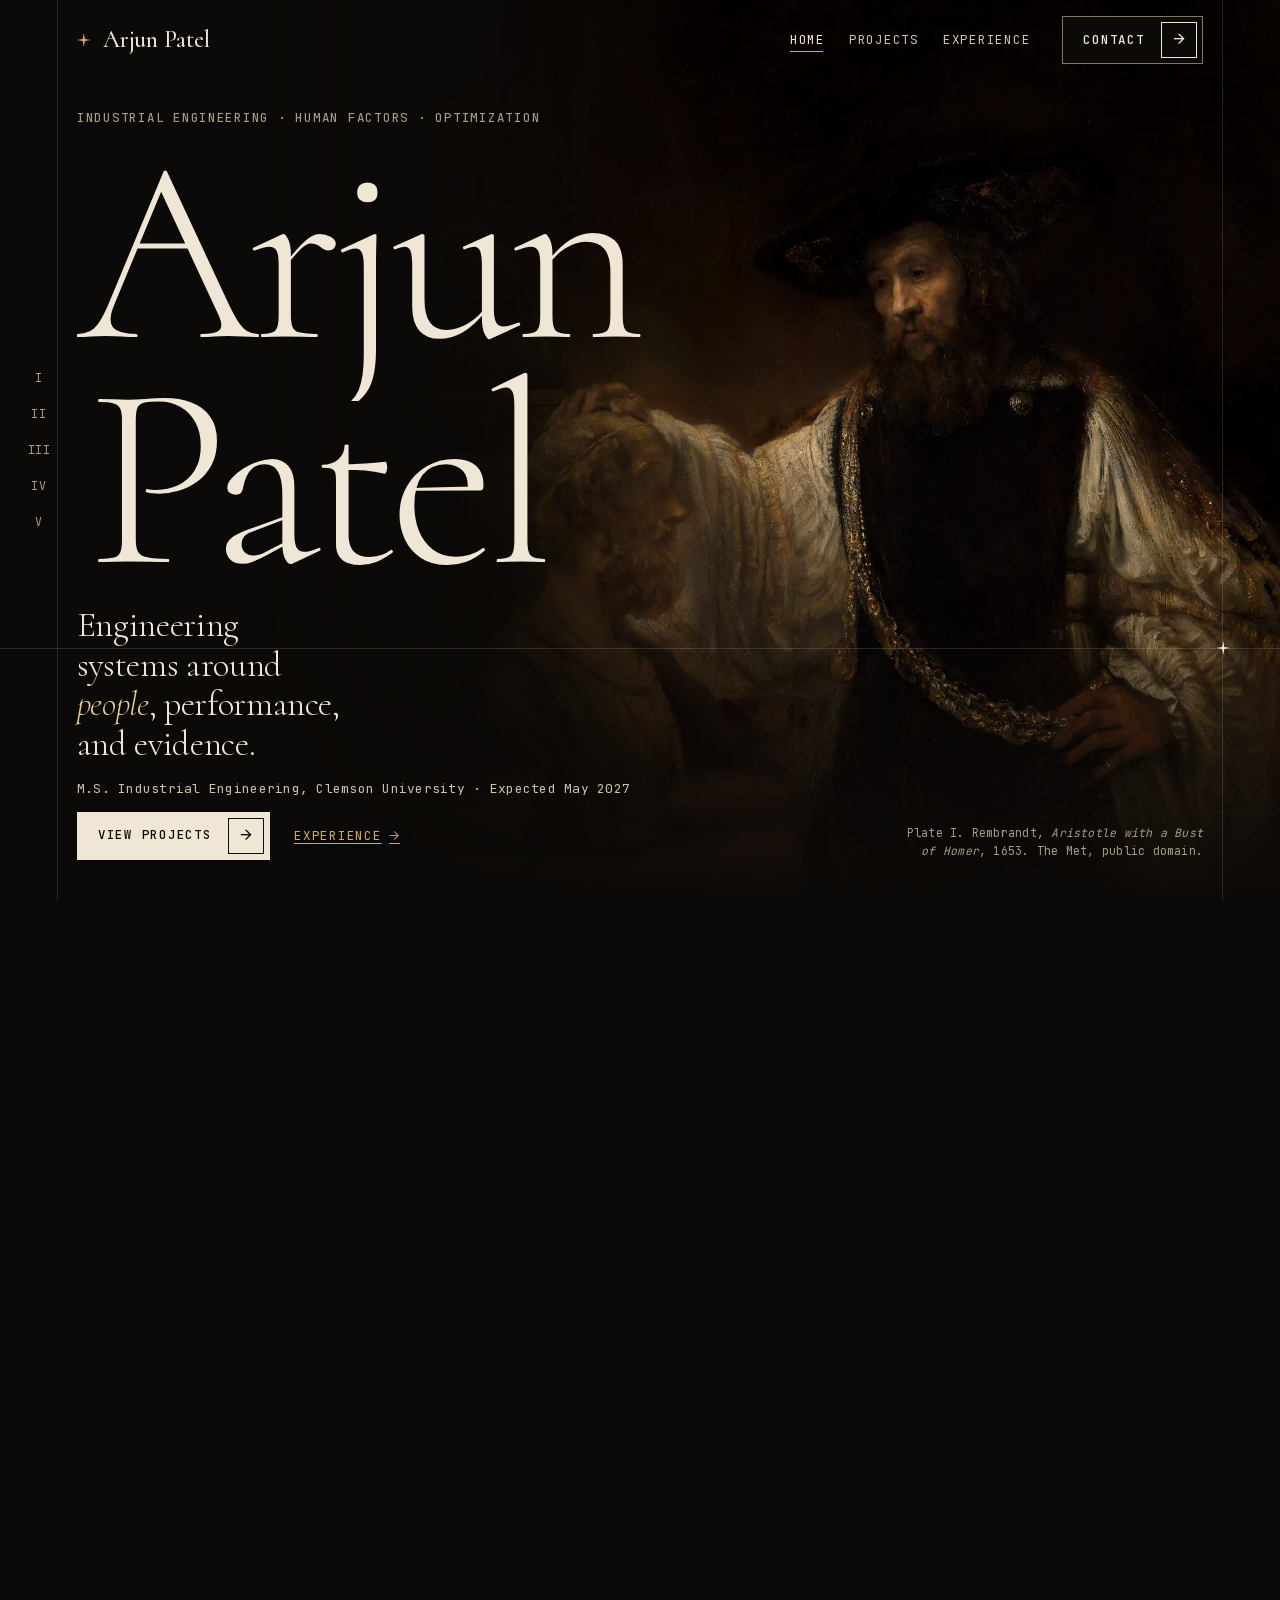
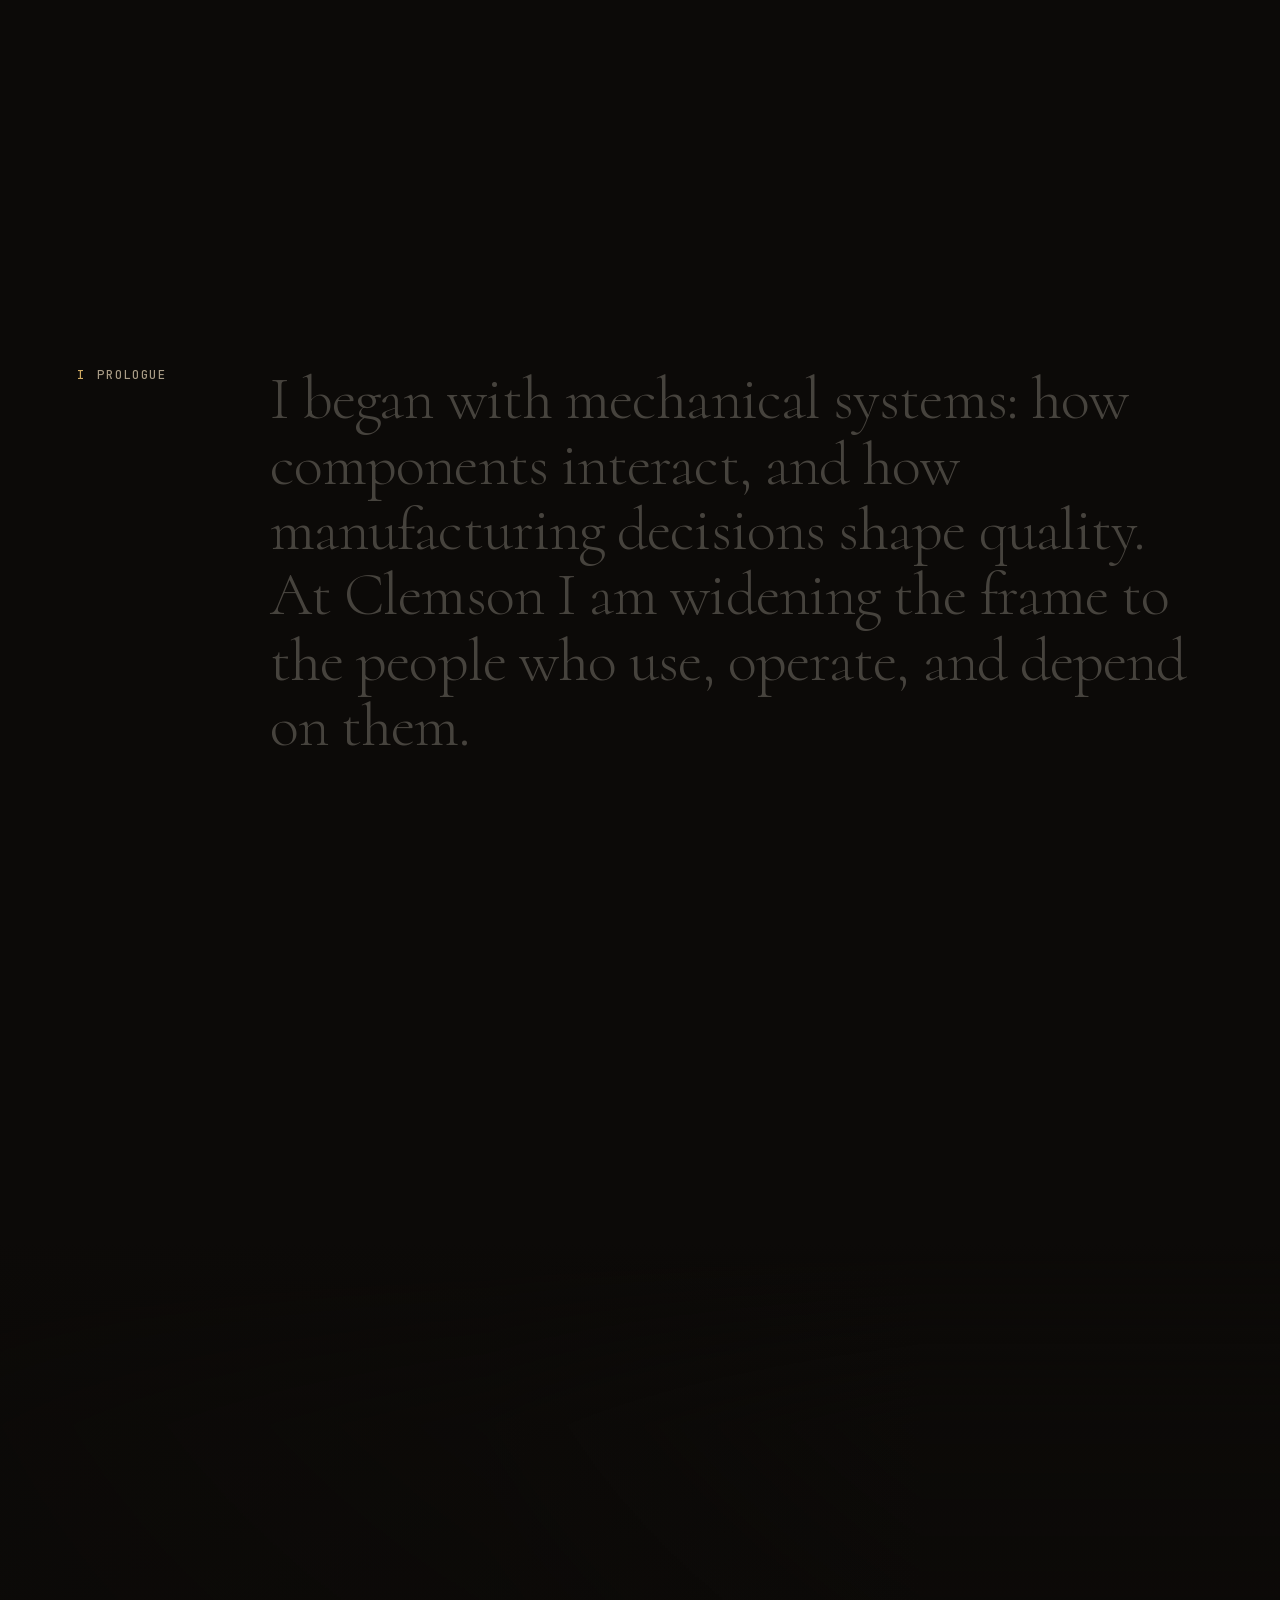
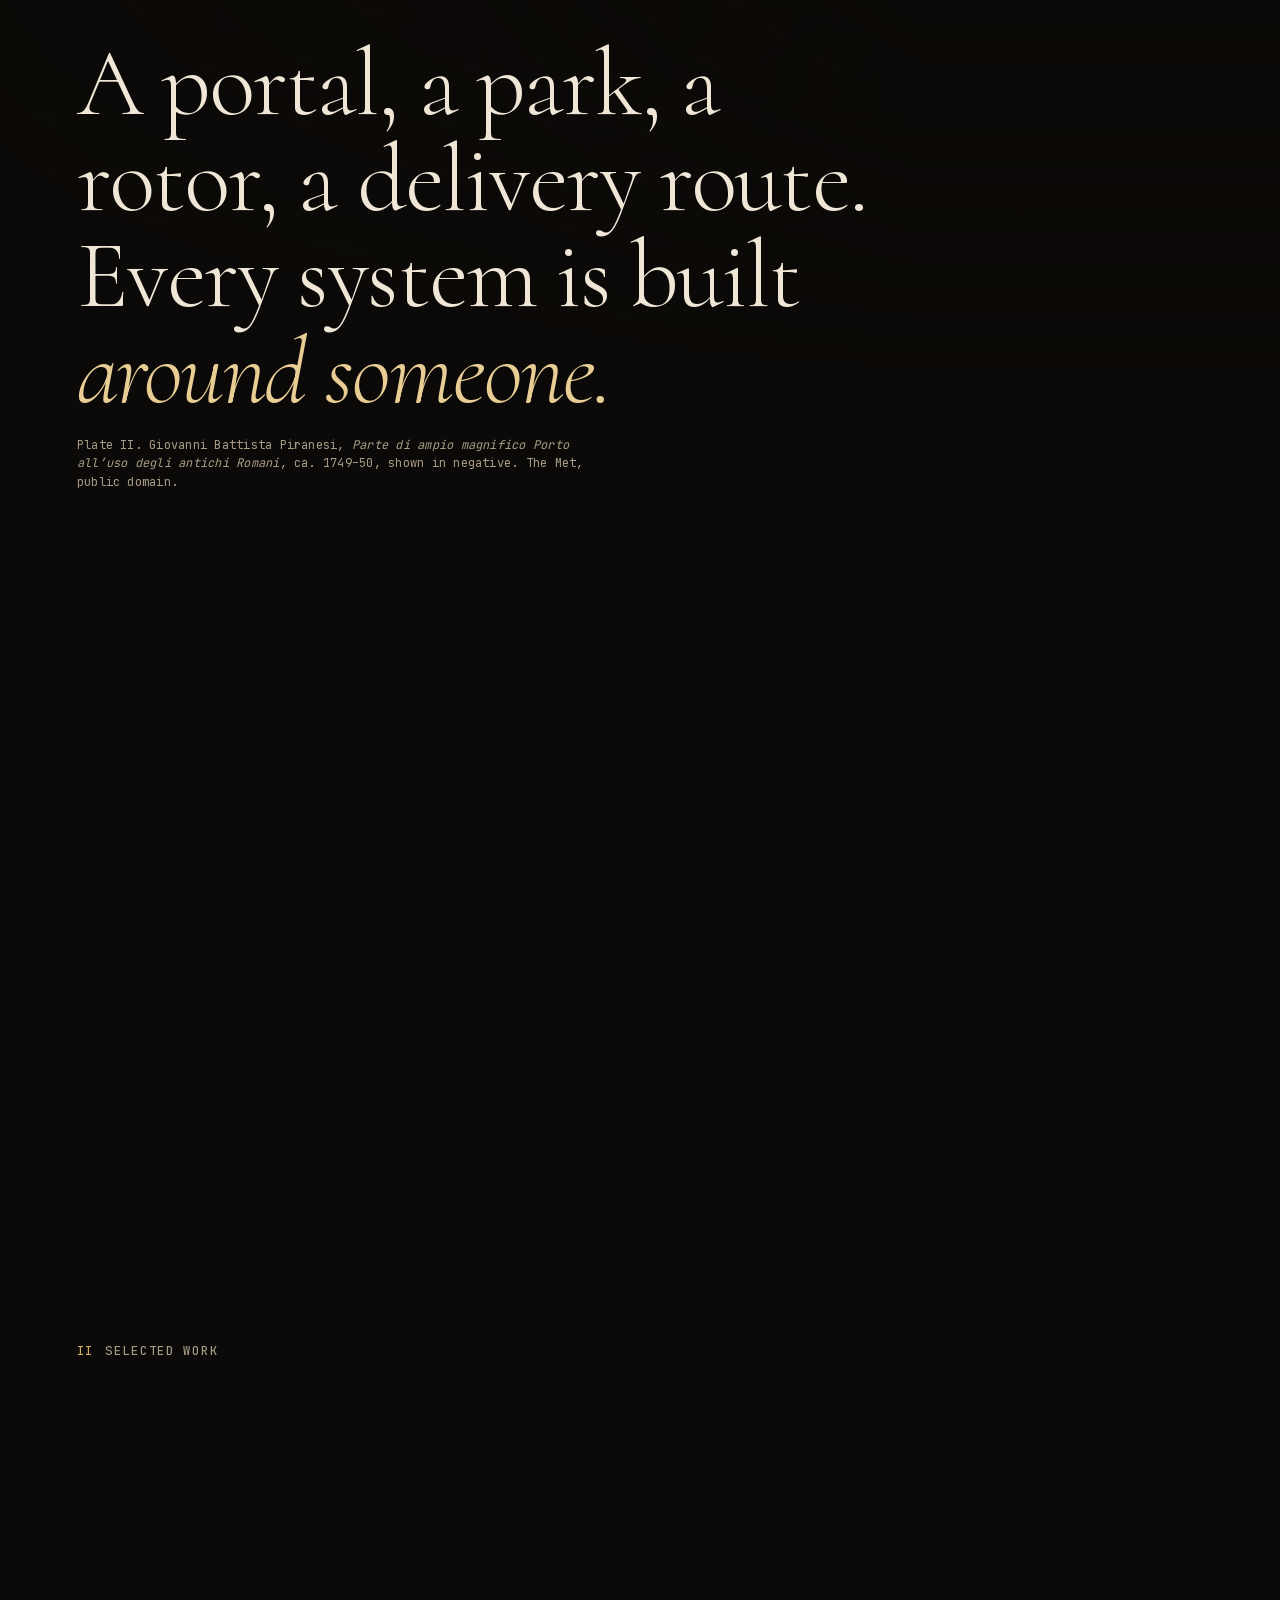
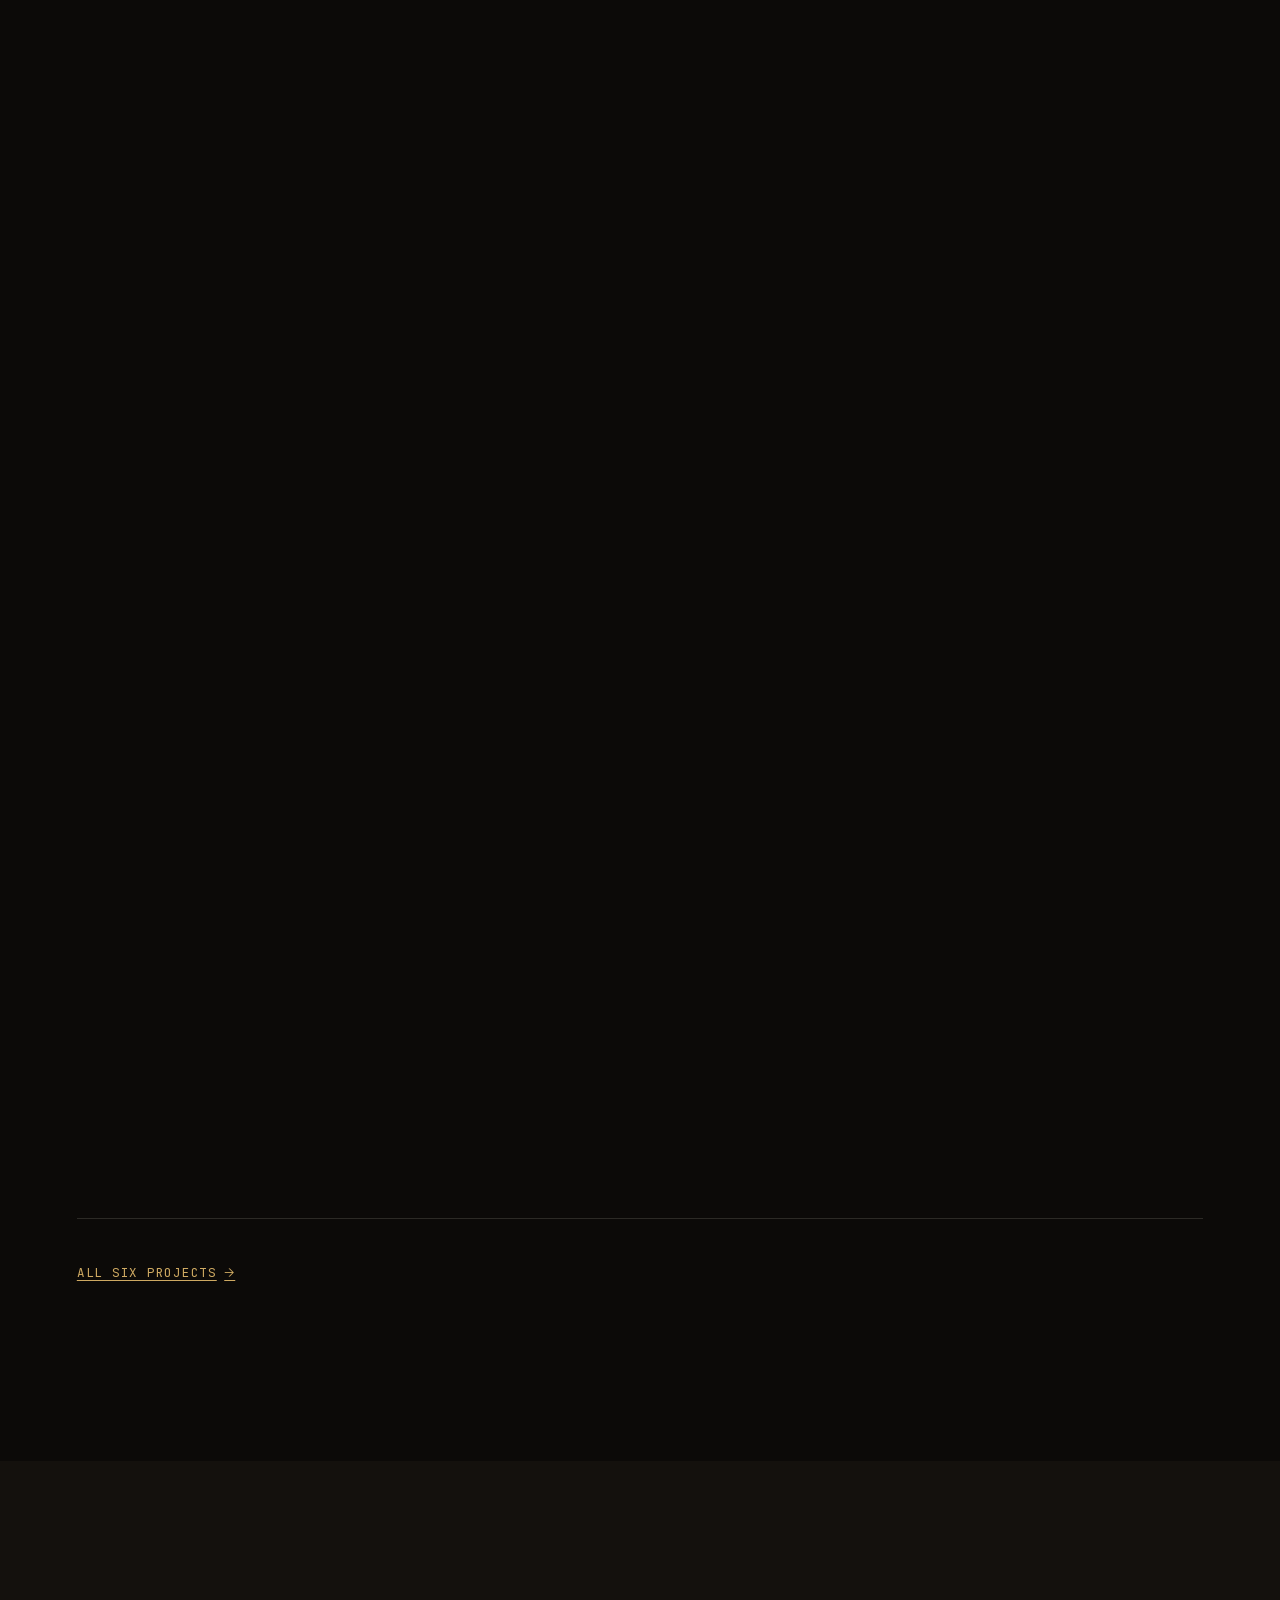
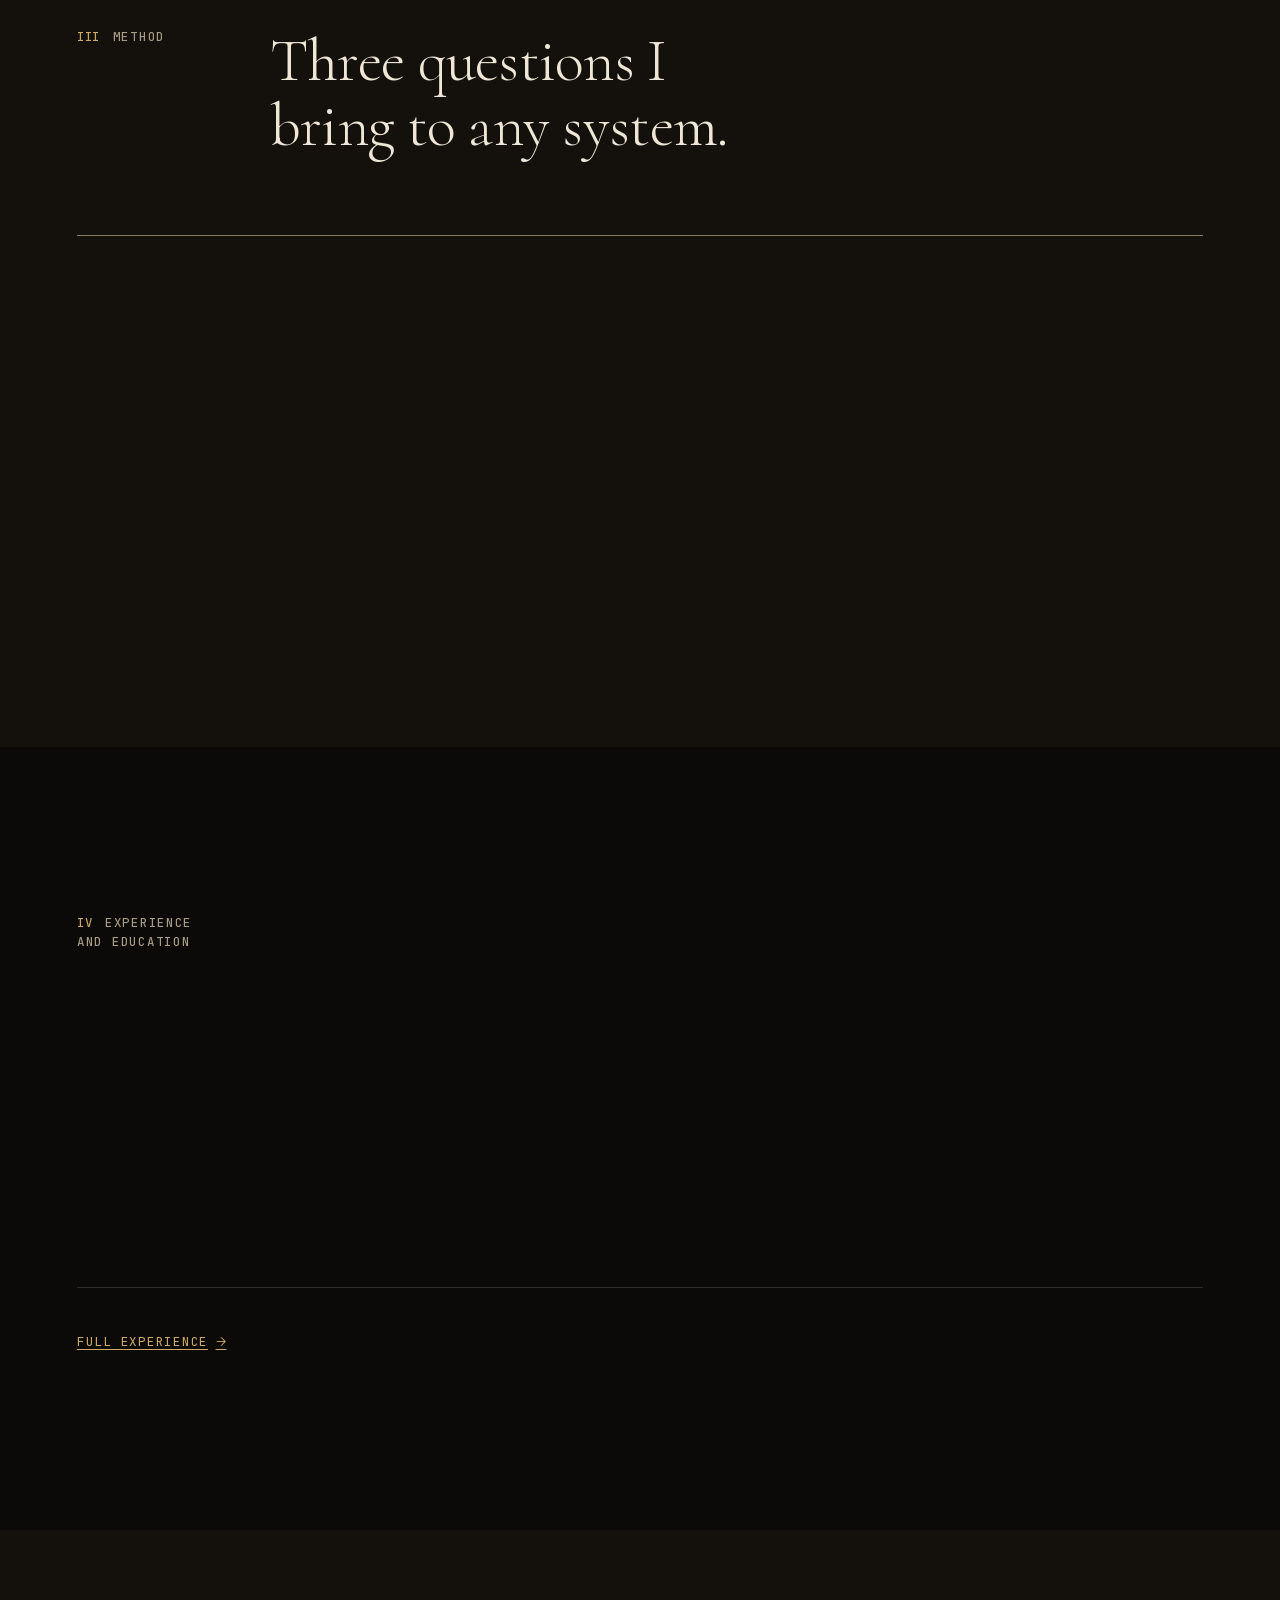
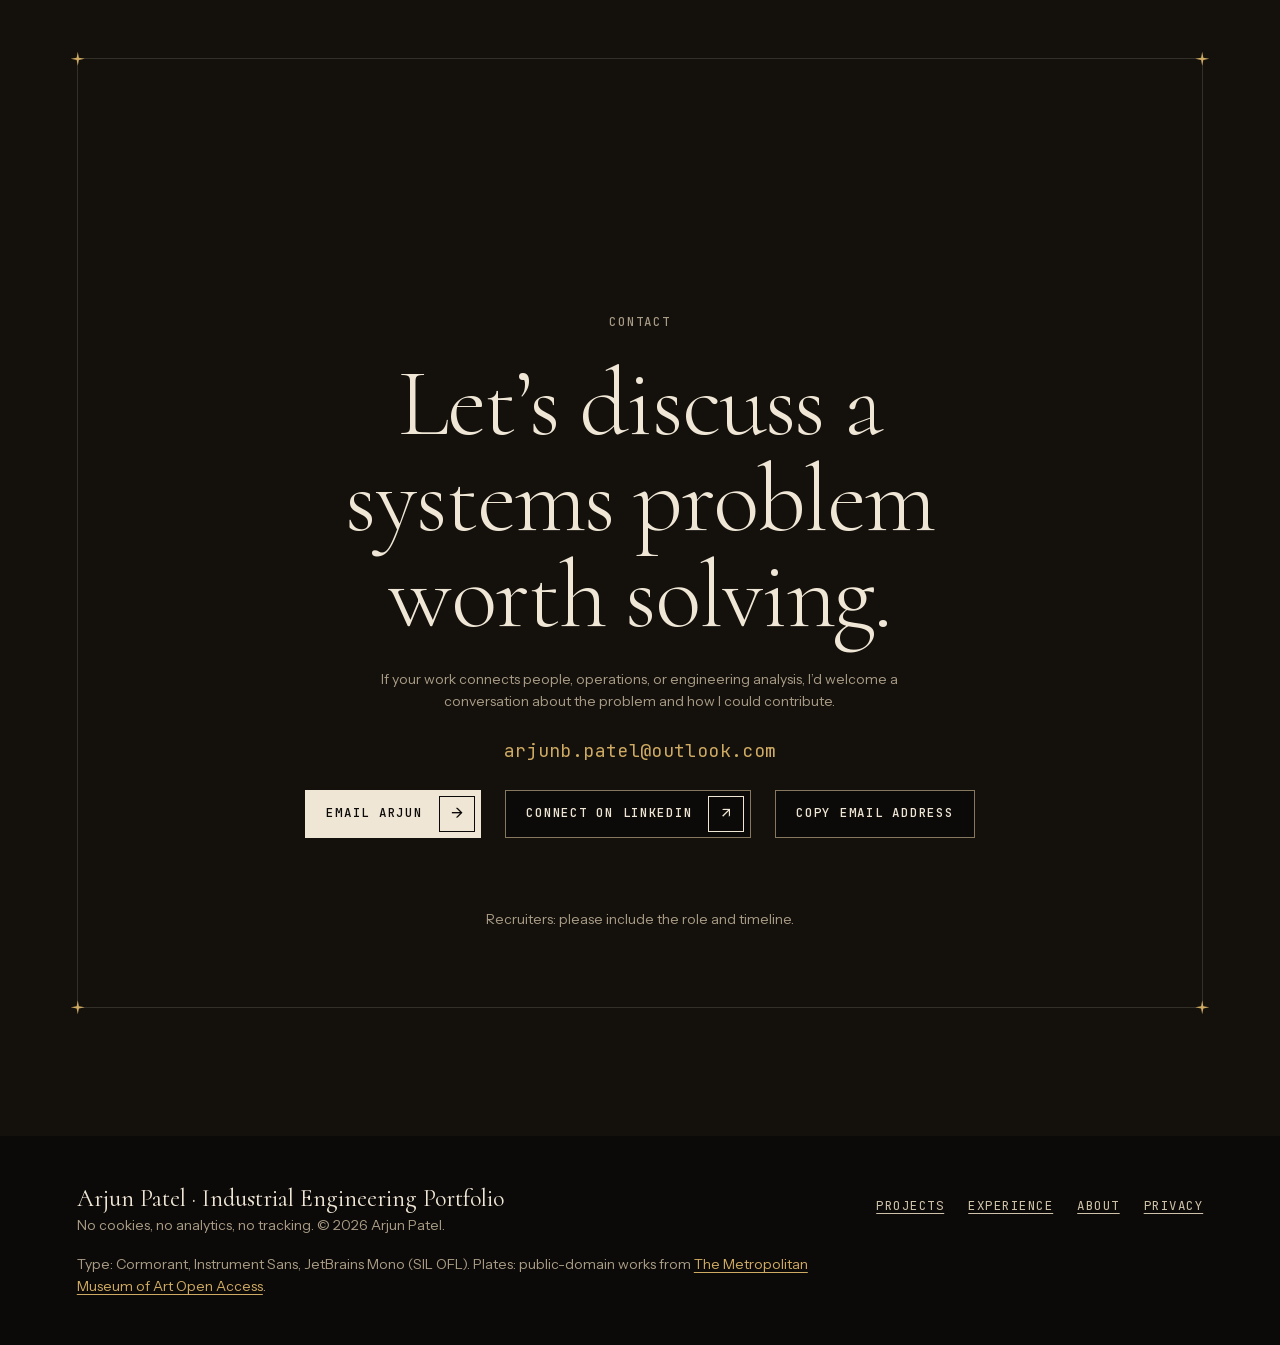
==== commit 14395132: "Add files via upload" ====
--- a/index.html
+++ b/index.html
@@ -149,7 +149,7 @@
             <li class="index__item" data-reveal>
               <p class="index__num" aria-hidden="true">I</p>
               <div class="index__head">
-                <h3 class="index__title"><a href="work/hfes-uxtg-portal/">HFES UXTG Information Portal</a></h3>
+                <h3 class="index__title"><a href="work/hfes-uxtg-portal/"><span>HFES UXTG Information Portal</span></a></h3>
                 <p class="index__cat label">Human factors and accessibility</p>
               </div>
               <div class="index__body">
@@ -161,7 +161,7 @@
             <li class="index__item" data-reveal>
               <p class="index__num" aria-hidden="true">II</p>
               <div class="index__head">
-                <h3 class="index__title"><a href="work/asheville-park-access/">Asheville Urban Park Access Optimization</a></h3>
+                <h3 class="index__title"><a href="work/asheville-park-access/"><span>Asheville Urban Park Access Optimization</span></a></h3>
                 <p class="index__cat label">Operations research and decision support</p>
               </div>
               <div class="index__body">
@@ -173,7 +173,7 @@
             <li class="index__item" data-reveal>
               <p class="index__num" aria-hidden="true">III</p>
               <div class="index__head">
-                <h3 class="index__title"><a href="work/bell407-rotor-analysis/">Bell-407 Helicopter Rotor and Blade System</a></h3>
+                <h3 class="index__title"><a href="work/bell407-rotor-analysis/"><span>Bell-407 Helicopter Rotor and Blade System</span></a></h3>
                 <p class="index__cat label">Mechanical design and simulation</p>
               </div>
               <div class="index__body">
@@ -185,7 +185,7 @@
             <li class="index__item" data-reveal>
               <p class="index__num" aria-hidden="true">IV</p>
               <div class="index__head">
-                <h3 class="index__title"><a href="work/outpatient-clinic-routing/">Outpatient Clinic Last-Mile Routing</a></h3>
+                <h3 class="index__title"><a href="work/outpatient-clinic-routing/"><span>Outpatient Clinic Last-Mile Routing</span></a></h3>
                 <p class="index__cat label">Logistics and integer programming</p>
               </div>
               <div class="index__body">
--- a/assets/css/site.css
+++ b/assets/css/site.css
@@ -133,7 +133,9 @@
   .index__item { position: relative; display: grid; gap: var(--space-3) var(--space-8); padding-block: clamp(1.75rem, 3.5vw, 3rem); border-top: 1px solid var(--rule); transition: opacity var(--dur-base) var(--ease); }
   .index__item::before { content: ""; position: absolute; top: -1px; left: 0; right: 0; height: 1px; background: var(--gold); transform: scaleX(0); transform-origin: left; transition: transform 700ms var(--ease-out); }
   .index__num { color: var(--gold); font-family: var(--font-mono); font-size: 0.8125rem; letter-spacing: 0.06em; }
-  .index__title { font-size: var(--display-sm); font-weight: 400; line-height: 1.04; transition: transform var(--dur-base) var(--ease-out); }
+  .index__title { font-size: var(--display-sm); font-weight: 400; line-height: 1.04; }
+  /* The slide is on this inner span: a transform on the heading would shrink the link overlay to the title */
+  .index__title span { display: inline-block; transition: transform var(--dur-base) var(--ease-out); }
   .index__title a { color: var(--ivory); text-decoration: none; }
   .index__title a::after { content: ""; position: absolute; inset: 0; z-index: 1; }
   .index__title a:focus-visible { outline: none; }
@@ -148,13 +150,13 @@
   .index__go { align-self: start; justify-self: end; display: grid; place-items: center; width: 2.75rem; height: 2.75rem; border: 1px solid var(--rule-strong); color: var(--ivory); transition: background-color var(--dur-fast) var(--ease), color var(--dur-fast) var(--ease), border-color var(--dur-fast) var(--ease); }
   @media (hover: hover) {
     .index__item:hover::before { transform: scaleX(1); }
-    .index__item:hover .index__title { transform: translateX(0.75rem); }
+    .index__item:hover .index__title span { transform: translateX(0.75rem); }
     .index__item:hover .index__title a { color: var(--gold-bright); }
     .index__item:hover .index__go { border-color: var(--gold); background: var(--gold); color: var(--on-gold); }
     .index:hover .index__item:not(:hover) { opacity: 0.68; }
   }
-  .preview { position: fixed; top: 0; left: 0; z-index: 25; width: clamp(16rem, 24vw, 22rem); border: 1px solid var(--rule-strong); pointer-events: none; opacity: 0; transition: opacity var(--dur-base) var(--ease); }
-  .preview.is-on { opacity: 1; }
+  .index__fig { width: min(100%, 20rem); margin-top: var(--space-4); }
+  .index__fig img { width: 100%; aspect-ratio: 4 / 3; object-fit: cover; object-position: top; }
 
   /* ---- Filter ---- */
   .filter { display: grid; gap: var(--space-3); margin-bottom: var(--space-12); }
@@ -224,10 +226,10 @@
 
   /* ---- Figures ---- */
   .figure { margin-block: var(--space-8); }
-  .figure__frame { overflow: hidden; border: 1px solid var(--rule); background: var(--ink-2); }
-  .figure__frame--light { background: var(--plate-light); }
-  .figure__frame img { margin-inline: auto; }
-  .figure--modest { max-width: 556px; }
+  /* One frame for every project image: a dark mat inside a rule, sized to the image */
+  .figure__frame, .index__fig { width: fit-content; max-width: 100%; padding: var(--space-3); border: 1px solid var(--rule-strong); background: var(--ink-2); }
+  .index__fig { width: min(100%, 20rem); }
+  .figure__frame img, .index__fig img { border: 1px solid var(--rule); }
   .figure figcaption, .figure__note { max-width: var(--measure); margin-top: var(--space-3); color: var(--stone); font-size: 0.875rem; line-height: 1.5; }
   .figure__fallback { padding: var(--space-6); color: var(--parchment); }
   .lead-figure { margin-block: 0 clamp(3rem, 7vw, 5rem); }
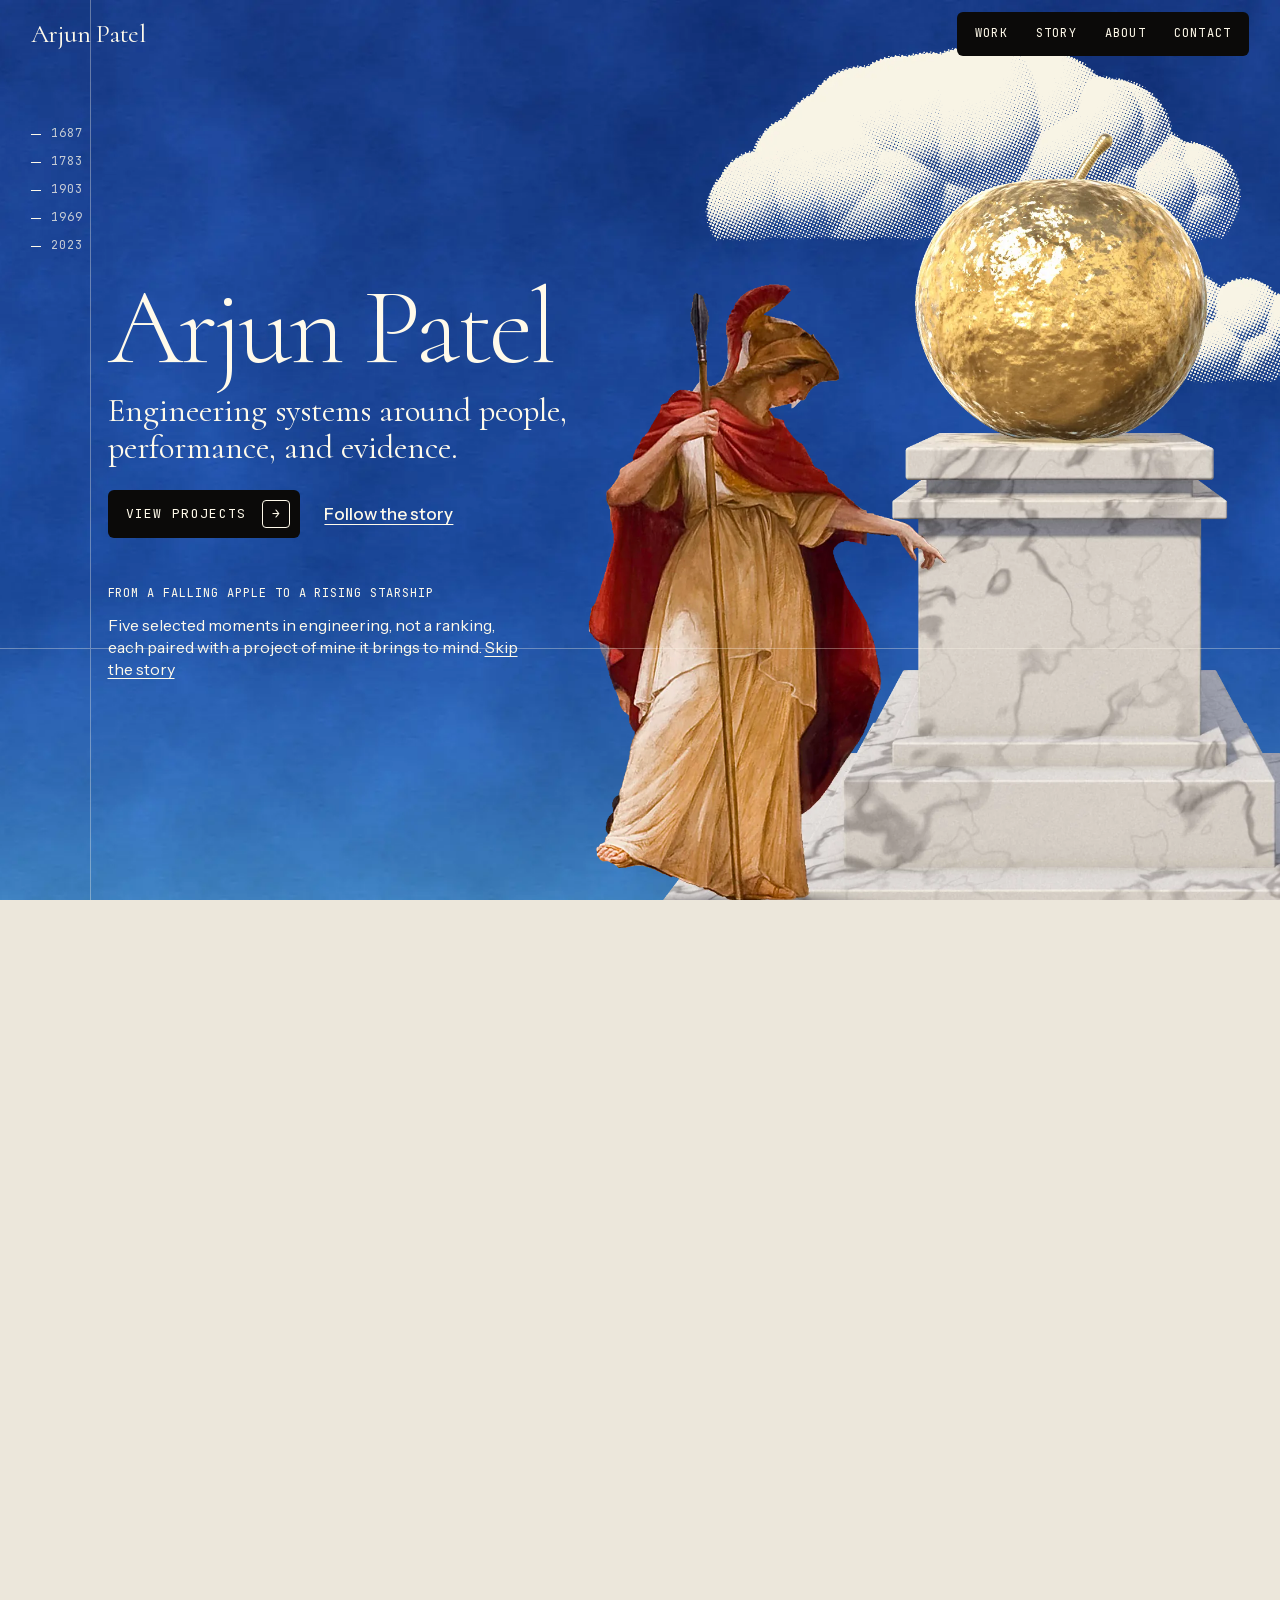
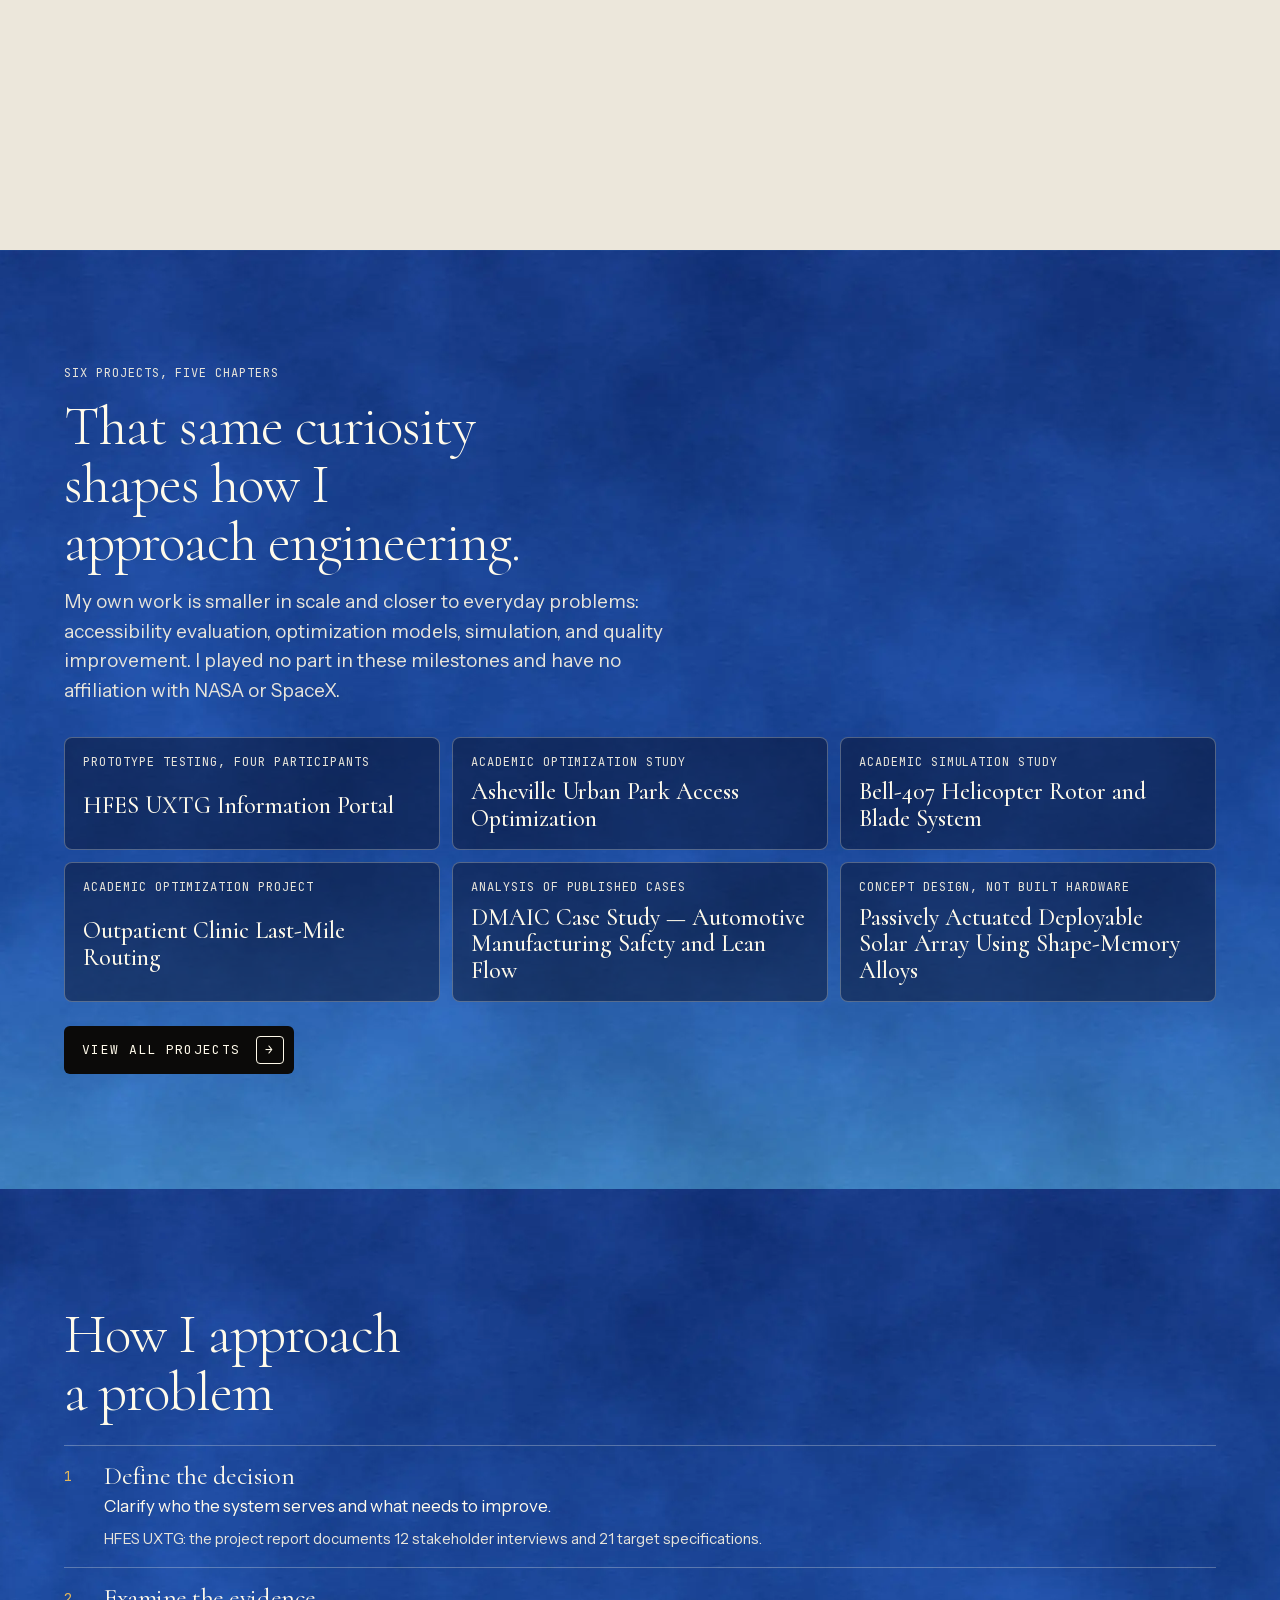
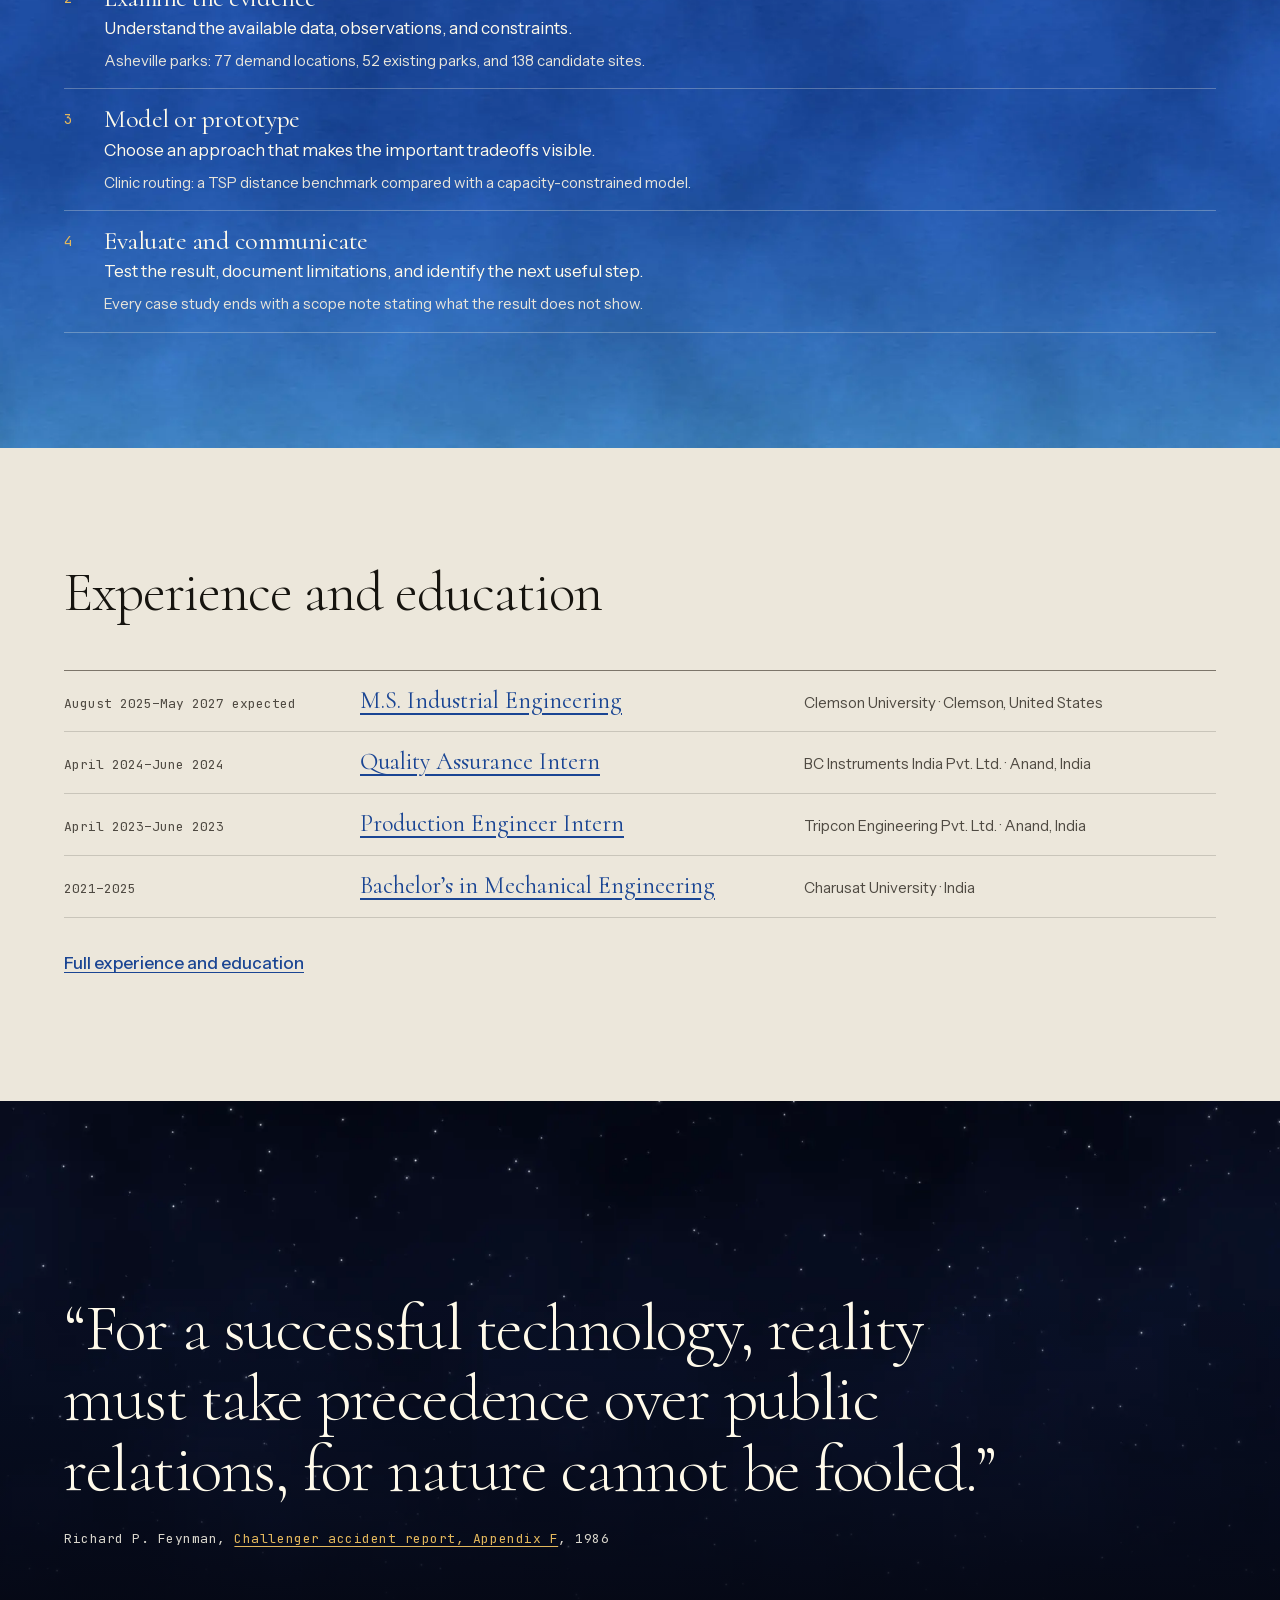
==== commit e16eb727: "Add files via upload" ====
--- a/index.html
+++ b/index.html
@@ -8,8 +8,7 @@
     <title>Arjun Patel | Industrial Engineering Portfolio</title>
     <meta name="description" content="Explore Arjun Patel’s work in human factors, optimization, manufacturing quality, and mechanical analysis, from Clemson University and beyond.">
     <link rel="canonical" href="https://arjunengineers.github.io/">
-    <meta name="color-scheme" content="dark">
-    <meta name="theme-color" content="#0C0A08">
+    <meta name="theme-color" content="#1E4C9A">
     <meta property="og:type" content="website">
     <meta property="og:site_name" content="Arjun Patel">
     <meta property="og:title" content="Arjun Patel | Industrial Engineering Portfolio">
@@ -18,16 +17,13 @@
     <meta property="og:image" content="https://arjunengineers.github.io/assets/img/og-arjun-patel.jpg">
     <meta property="og:image:width" content="1200">
     <meta property="og:image:height" content="630">
-    <meta property="og:image:alt" content="Arjun Patel, beside Rembrandt’s painting of Aristotle.">
+    <meta property="og:image:alt" content="Arjun Patel: engineering systems around people, performance, and evidence.">
     <meta name="twitter:card" content="summary_large_image">
     <link rel="icon" href="favicon.svg" type="image/svg+xml">
-    <link rel="stylesheet" href="assets/css/tokens.css">
-    <link rel="stylesheet" href="assets/css/fonts.css">
-    <link rel="stylesheet" href="assets/css/site.css">
+    <link rel="stylesheet" href="assets/site.css">
     <link rel="preload" href="assets/fonts/cormorant-latin-var.woff2" as="font" type="font/woff2" crossorigin>
     <link rel="preload" href="assets/fonts/instrument-sans-latin-var.woff2" as="font" type="font/woff2" crossorigin>
-    <script src="assets/js/boot.js"></script>
-    <script src="assets/js/site.js" defer></script>
+    <script src="assets/site.js" defer></script>
     <script type="application/ld+json">
     {
       "@context": "https://schema.org",
@@ -55,245 +51,264 @@
     }
     </script>
   </head>
-  <body>
+  <body class="home">
     <a class="skip-link" href="#main">Skip to content</a>
-    <div class="frame" aria-hidden="true"></div>
 
     <header class="site-header">
       <div class="wrap site-header__inner">
-        <a class="wordmark" href="./" aria-current="page"><span class="star" aria-hidden="true"></span>Arjun Patel</a>
-        <button type="button" class="menu-toggle" data-menu-toggle aria-expanded="false" aria-controls="site-menu" hidden><span class="menu-toggle__icon" aria-hidden="true"><i></i><i></i><i></i><i></i></span>Menu</button>
-        <div class="site-menu" id="site-menu">
-          <nav class="site-nav" aria-label="Primary">
-            <ul role="list">
-              <li><a href="./" aria-current="page">Home</a></li>
-              <li><a href="work/">Projects</a></li>
-              <li><a href="experience/">Experience</a></li>
-            </ul>
-          </nav>
-          <a class="pill" href="#contact">Contact <span class="pill__arrow" aria-hidden="true">→</span></a>
-        </div>
+        <a class="wordmark" href="./" aria-current="page">Arjun Patel</a>
+        <nav class="site-nav" aria-label="Primary">
+          <ul>
+            <li><a href="work/">Work</a></li>
+            <li><a href="#story">Story</a></li>
+            <li><a href="about/">About</a></li>
+            <li><a href="#contact">Contact</a></li>
+          </ul>
+        </nav>
       </div>
     </header>
-<nav class="rail" aria-label="Chapters">
-  <ol role="list">
-    <li><a href="#prologue"><span aria-hidden="true">I</span><span class="rail__name">Prologue</span></a></li>
-    <li><a href="#works"><span aria-hidden="true">II</span><span class="rail__name">Selected work</span></a></li>
-    <li><a href="#method"><span aria-hidden="true">III</span><span class="rail__name">Method</span></a></li>
-    <li><a href="#record"><span aria-hidden="true">IV</span><span class="rail__name">Record</span></a></li>
-    <li><a href="#contact"><span aria-hidden="true">V</span><span class="rail__name">Contact</span></a></li>
-  </ol>
-</nav>
+
+    <nav class="rail" aria-label="Story chapters">
+      <ol>
+        <li><a href="#story"><span>1687</span><span class="visually-hidden"> Newton’s apple</span></a></li>
+        <li><a href="#balloon"><span>1783</span><span class="visually-hidden"> Hot-air balloon</span></a></li>
+        <li><a href="#wright"><span>1903</span><span class="visually-hidden"> Wright brothers’ airplane</span></a></li>
+        <li><a href="#apollo"><span>1969</span><span class="visually-hidden"> Apollo 11</span></a></li>
+        <li><a href="#starship"><span>2023</span><span class="visually-hidden"> Starship launch</span></a></li>
+      </ol>
+    </nav>
+    <div class="chrome" aria-hidden="true"></div>
 
     <main id="main" tabindex="-1">
-      <section class="hero" aria-labelledby="hero-title" data-scrub="pin">
-        <div class="hero__stage">
-          <div class="hero__art">
-            <picture>
-              <source media="(max-width: 767px)" srcset="assets/img/hero-aristotle-900.webp" width="900" height="949">
-              <img class="hero__paint" src="assets/img/hero-aristotle-1700.webp" width="1700" height="1793" alt="Rembrandt’s painting of Aristotle in shadow, one hand resting on a bust of Homer." fetchpriority="high">
-            </picture>
-            <img class="hero__engraved" src="assets/img/hero-aristotle-engraved.webp" width="1200" height="1266" alt="" loading="lazy" decoding="async">
-          </div>
-          <div class="hero__shade"></div>
-          <div class="hero__hairline"></div>
-          <span class="star hero__cross" aria-hidden="true"></span>
-          <div class="wrap hero__copy">
-            <p class="label hero__eyebrow"><span>Industrial engineering ·</span> <span>Human factors ·</span> <span>Optimization</span></p>
-            <h1 class="hero__title" id="hero-title">
-              <span class="hero__name"><span class="hero__line"><span>Arjun</span></span> <span class="hero__line"><span>Patel</span></span></span><span class="visually-hidden">: </span>
-              <span class="hero__tagline">Engineering systems around <em>people</em>, performance, and evidence.</span>
-            </h1>
-            <div class="hero__foot">
-              <p class="hero__status mono">M.S. Industrial Engineering, Clemson University · Expected May 2027</p>
-              <a class="pill pill--solid" href="work/">View projects <span class="pill__arrow" aria-hidden="true">→</span></a>
-              <a class="text-link" href="experience/">Experience <span class="arrow" aria-hidden="true">→</span></a>
-            </div>
-            <p class="hero__plate mono">Plate I. Rembrandt, <em>Aristotle with a Bust of Homer</em>, 1653. The Met, public domain.</p>
-          </div>
+      <div data-stage>
+        <section class="scene scene--hero" aria-labelledby="intro-title">
+          <div class="frame">
+            <div class="art">
+              <img class="bg" src="assets/img/scene/sky.webp" alt="" width="1760" height="1100" fetchpriority="high">
+              <img class="cloud cloud--a" src="assets/img/scene/cloud-3.webp" alt="" width="1058" height="389">
+              <img class="cloud cloud--b" src="assets/img/scene/cloud-2.webp" alt="" width="533" height="219">
+              <img class="monument" src="assets/img/scene/hero-group.webp" srcset="assets/img/scene/hero-group-800.webp 800w, assets/img/scene/hero-group.webp 1500w" sizes="(max-width: 767px) 125vw, 96vh" alt="Minerva, from Brumidi’s 1865 fresco, reaching toward a gold apple on a marble plinth." width="1500" height="1500">
+            </div>
+            <div class="copy copy--hero">
+              <div>
+                <h1 id="intro-title">Arjun Patel</h1>
+                <p class="hero__line">Engineering systems around people, performance, and evidence.</p>
+                <p class="actions"><a class="pill" href="work/">View projects <span class="pill__arrow" aria-hidden="true">→</span></a><a class="textlink" href="#story">Follow the story</a></p>
+              </div>
+              <div class="hero__foot">
+                <p class="badge">From a falling apple to a rising Starship</p>
+                <p class="hero__note">Five selected moments in engineering, not a ranking, each paired with a project of mine it brings to mind. <a href="#work">Skip the story</a></p>
+              </div>
+            </div>
+          </div>
+        </section>
+
+        <section class="scene scene--apple" id="story" data-tone="light" aria-labelledby="ch1">
+          <div class="frame">
+            <div class="art">
+              <img class="bg" src="assets/img/scene/newton.webp" alt="An apple branch in blossom, from Thomé’s 1885 botanical plate." width="1760" height="1100" loading="lazy">
+              <img class="falling" src="assets/img/scene/apple.webp" alt="" width="315" height="335" loading="lazy">
+            </div>
+            <div class="copy">
+              <h2 id="ch1"><span class="kicker">1 of 5 · Newton’s apple · 1687</span> Understanding why things fall.</h2>
+              <div class="slot">
+                <div class="slot__a glass">
+                  <p>In the familiar story, a falling apple set Isaac Newton thinking about why things fall. His <cite>Principia</cite>, published in 1687, showed that the same gravity keeps the Moon in orbit.</p>
+                  <p class="credit">The apple hitting his head is legend. Botanical plate: Otto Thomé, 1885.</p>
+                </div>
+                <article class="slot__b glass">
+                  <p class="kicker">My work: asking why things go wrong</p>
+                  <h3><a href="work/automotive-dmaic-review/">DMAIC Case Study — Automotive Manufacturing Safety and Lean Flow</a></h3>
+                  <p class="tag">Analysis of published cases</p>
+                  <p>A comparative analysis of two published automotive manufacturing cases, focused on the strength of their measurement, root-cause analysis, and control plans.</p>
+                </article>
+              </div>
+            </div>
+          </div>
+        </section>
+
+        <section class="scene scene--balloon" id="balloon" aria-labelledby="ch2">
+          <div class="frame">
+            <div class="art">
+              <img class="bg" src="assets/img/scene/sky.webp" alt="" width="1760" height="1100" loading="lazy">
+              <img class="cloud cloud--c" src="assets/img/scene/cloud-1.webp" alt="" width="803" height="304" loading="lazy">
+              <img class="paris" src="assets/img/scene/paris.webp" alt="" width="1760" height="776" loading="lazy">
+              <img class="balloon" src="assets/img/scene/balloon.webp" alt="The Montgolfier balloon of 1783, from a print of the flight over Paris." width="640" height="838" loading="lazy">
+            </div>
+            <div class="copy">
+              <h2 id="ch2"><span class="kicker">2 of 5 · Hot-air balloon · 1783</span> Humans begin to rise.</h2>
+              <div class="slot">
+                <div class="slot__a glass">
+                  <p>Brothers Joseph-Michel and Jacques-Étienne Montgolfier designed the hot-air balloon. On 21 November 1783, Jean-François Pilâtre de Rozier and the Marquis d’Arlandes flew it over Paris, making the first untethered human flight.</p>
+                  <p class="credit">View from Benjamin Franklin’s terrace at Passy. Print, 1783.</p>
+                </div>
+                <article class="slot__b glass">
+                  <p class="kicker">My work: starting with the people</p>
+                  <h3><a href="work/hfes-uxtg-portal/">HFES UXTG Information Portal</a></h3>
+                  <p class="tag">Prototype testing, four participants</p>
+                  <p>Accessibility and quality assurance for an event-first information portal, informed by stakeholder needs and a four-participant usability study.</p>
+                </article>
+              </div>
+            </div>
+          </div>
+        </section>
+
+        <section class="scene scene--wright" id="wright" aria-labelledby="ch3">
+          <div class="frame">
+            <div class="art">
+              <img class="bg" src="assets/img/scene/sky.webp" alt="" width="1760" height="1100" loading="lazy">
+              <img class="cloud cloud--d" src="assets/img/scene/cloud-2.webp" alt="" width="533" height="219" loading="lazy">
+              <img class="flyer" src="assets/img/scene/wright.webp" alt="The Wright Flyer lifting off near Kitty Hawk, with Wilbur Wright standing on the sand." width="1760" height="1017" loading="lazy">
+            </div>
+            <div class="copy">
+              <h2 id="ch3"><span class="kicker">3 of 5 · Wright brothers’ airplane · 1903</span> Taking control of flight.</h2>
+              <div class="slot">
+                <div class="slot__a glass">
+                  <p>Orville and Wilbur Wright tested wing shapes in their own wind tunnel before building the Flyer. On 17 December 1903, with Orville at the controls, it made the first controlled, powered airplane flight.</p>
+                  <p class="credit">Photograph by John T. Daniels. Sky recoloured.</p>
+                </div>
+                <article class="slot__b glass">
+                  <p class="kicker">My work: testing a blade in simulation</p>
+                  <h3><a href="work/bell407-rotor-analysis/">Bell-407 Helicopter Rotor and Blade System</a></h3>
+                  <p class="tag">Academic simulation study</p>
+                  <p>A comparative CFD study of two blade profiles, NACA-0012 and SC-1095, supported by CAD assembly work and static structural analysis of rotor components.</p>
+                </article>
+              </div>
+            </div>
+          </div>
+        </section>
+
+        <section class="scene scene--apollo" id="apollo" aria-labelledby="ch4">
+          <div class="frame">
+            <div class="art">
+              <img class="bg" src="assets/img/scene/night.webp" alt="" width="1760" height="1100" loading="lazy">
+              <img class="earth" src="assets/img/scene/earth.webp" alt="" width="180" height="180" loading="lazy">
+              <img class="moon" src="assets/img/scene/moon.webp" alt="Buzz Aldrin’s bootprint in lunar soil, Apollo 11, 1969." width="1760" height="620" loading="lazy">
+            </div>
+            <div class="copy">
+              <h2 id="ch4"><span class="kicker">4 of 5 · Apollo 11 · 1969</span> Setting foot on another world.</h2>
+              <div class="slot">
+                <div class="slot__a glass">
+                  <p>Hundreds of thousands of people worked on Apollo. In July 1969 Neil Armstrong and Buzz Aldrin walked on the Moon while Michael Collins orbited above.</p>
+                  <p class="credit">Aldrin’s bootprint, NASA, reshaped into a horizon. The small Earth is a separate Apollo 11 photograph, added for context.</p>
+                </div>
+                <article class="slot__b glass">
+                  <p class="kicker">My work: getting people and supplies there</p>
+                  <h3><a href="work/asheville-park-access/">Asheville Urban Park Access Optimization</a></h3>
+                  <p class="tag">Academic optimization study</p>
+                  <p>Five facility-location models exploring how efficiency and equity objectives change proposed park investments for a population of 88,860.</p>
+                  <h3><a href="work/outpatient-clinic-routing/">Outpatient Clinic Last-Mile Routing</a></h3>
+                  <p class="tag">Academic optimization project</p>
+                  <p>A comparison of traveling-salesperson and capacity-constrained routing models for deliveries to eight outpatient clinics.</p>
+                </article>
+              </div>
+            </div>
+          </div>
+        </section>
+
+        <section class="scene scene--starship" id="starship" aria-labelledby="ch5">
+          <div class="frame">
+            <div class="art">
+              <img class="bg" src="assets/img/scene/night.webp" alt="" width="1760" height="1100" loading="lazy">
+              <img class="bg bg--day" src="assets/img/scene/sky.webp" alt="" width="1760" height="1100" loading="lazy">
+              <img class="rocket" src="assets/img/scene/starship.webp" alt="Starship under powered ascent on its second flight test, 18 November 2023." width="520" height="2150" loading="lazy">
+            </div>
+            <div class="copy">
+              <h2 id="ch5"><span class="kicker">5 of 5 · Starship launch · 2023</span> Building toward the next frontier.</h2>
+              <div class="slot">
+                <div class="slot__a glass">
+                  <p>This is Starship’s second integrated flight test. Both stages were lost before the planned flight was complete, and the vehicle remains experimental. Humans have not yet traveled to Mars, and progress comes from testing, learning, and improving, without guarantees.</p>
+                  <p class="credit">Photo by Osunpokeh, CC BY-SA 4.0, cut from its sky and resized.</p>
+                </div>
+                <article class="slot__b glass">
+                  <p class="kicker">My work: a concept for what comes next</p>
+                  <h3><a href="work/passive-solar-array/">Passively Actuated Deployable Solar Array Using Shape-Memory Alloys</a></h3>
+                  <p class="tag">Concept design, not built hardware</p>
+                  <p>A solar-array deployment concept combining Nitinol shape-memory alloy with origami-inspired folding to explore compact storage and passive actuation.</p>
+                </article>
+              </div>
+            </div>
+          </div>
+        </section>
+      </div>
+
+      <section class="flow flow--sky" id="work" aria-labelledby="work-title">
+        <div class="wrap">
+          <p class="kicker">Six projects, five chapters</p>
+          <h2 id="work-title">That same curiosity shapes how I approach engineering.</h2>
+          <p class="lead">My own work is smaller in scale and closer to everyday problems: accessibility evaluation, optimization models, simulation, and quality improvement. I played no part in these milestones and have no affiliation with NASA or SpaceX.</p>
+          <ol class="index">
+            <li><a href="work/hfes-uxtg-portal/"><span class="tag">Prototype testing, four participants</span><strong>HFES UXTG Information Portal</strong></a></li>
+            <li><a href="work/asheville-park-access/"><span class="tag">Academic optimization study</span><strong>Asheville Urban Park Access Optimization</strong></a></li>
+            <li><a href="work/bell407-rotor-analysis/"><span class="tag">Academic simulation study</span><strong>Bell-407 Helicopter Rotor and Blade System</strong></a></li>
+            <li><a href="work/outpatient-clinic-routing/"><span class="tag">Academic optimization project</span><strong>Outpatient Clinic Last-Mile Routing</strong></a></li>
+            <li><a href="work/automotive-dmaic-review/"><span class="tag">Analysis of published cases</span><strong>DMAIC Case Study — Automotive Manufacturing Safety and Lean Flow</strong></a></li>
+            <li><a href="work/passive-solar-array/"><span class="tag">Concept design, not built hardware</span><strong>Passively Actuated Deployable Solar Array Using Shape-Memory Alloys</strong></a></li>
+          </ol>
+          <p class="actions"><a class="pill" href="work/">View all projects <span class="pill__arrow" aria-hidden="true">→</span></a></p>
         </div>
       </section>
 
-      <section class="section" id="prologue" aria-labelledby="prologue-title" data-chapter="prologue">
-        <div class="wrap grid">
-          <h2 class="label prologue__label" id="prologue-title"><span class="label__num" aria-hidden="true">I</span>Prologue</h2>
-          <p class="prologue__statement" data-words>I began with mechanical systems: how components interact, and how manufacturing decisions shape quality. At Clemson I am widening the frame to the people who use, operate, and depend on them.</p>
-          <div class="prologue__note" data-reveal>
-            <p>An Industrial Engineering master’s student at Clemson University with a background in Mechanical Engineering. I work across human-centered design, optimization, quality improvement, and mechanical simulation to make complex systems easier to understand and improve.</p>
-            <p><a class="text-link" href="about/">About me <span class="arrow" aria-hidden="true">→</span></a></p>
-          </div>
+      <section class="flow flow--sky" id="approach" aria-labelledby="approach-title">
+        <div class="wrap">
+        <h2 id="approach-title">How I approach a problem</h2>
+        <ol class="steps">
+          <li><div><h3>Define the decision</h3><p>Clarify who the system serves and what needs to improve.</p><p class="note">HFES UXTG: the project report documents 12 stakeholder interviews and 21 target specifications.</p></div></li>
+          <li><div><h3>Examine the evidence</h3><p>Understand the available data, observations, and constraints.</p><p class="note">Asheville parks: 77 demand locations, 52 existing parks, and 138 candidate sites.</p></div></li>
+          <li><div><h3>Model or prototype</h3><p>Choose an approach that makes the important tradeoffs visible.</p><p class="note">Clinic routing: a TSP distance benchmark compared with a capacity-constrained model.</p></div></li>
+          <li><div><h3>Evaluate and communicate</h3><p>Test the result, document limitations, and identify the next useful step.</p><p class="note">Every case study ends with a scope note stating what the result does not show.</p></div></li>
+        </ol>
         </div>
       </section>
 
-      <section class="plate" aria-label="Plate II" data-scrub="pin">
-        <div class="plate__stage">
-          <picture>
-            <source media="(max-width: 767px)" srcset="assets/img/plate-roman-port-1000.webp" width="1000" height="726">
-            <img class="plate__img" src="assets/img/plate-roman-port.webp" width="1600" height="1162" alt="A monumental Roman port drawn as a negative: arches, stairways, moored chains and a colosseum wall." loading="lazy" decoding="async">
-          </picture>
-          <div class="plate__shade"></div>
-          <div class="wrap plate__copy">
-            <p class="plate__line">A portal, a park, a rotor, a delivery route. Every system is built <em>around someone.</em></p>
-            <p class="plate__caption mono">Plate II. Giovanni Battista Piranesi, <em>Parte di ampio magnifico Porto all’uso degli antichi Romani</em>, ca. 1749–50, shown in negative. The Met, public domain.</p>
-          </div>
+      <section class="flow flow--page" id="experience" aria-labelledby="experience-title">
+        <div class="wrap">
+          <div class="section__head">
+            <h2 id="experience-title">Experience and education</h2>
+          </div>
+          <ol class="record">
+            <li><span class="record__when">August 2025–May 2027 expected</span><span class="record__what"><a href="experience/#clemson">M.S. Industrial Engineering</a></span><span class="record__where">Clemson University · Clemson, United States</span></li>
+            <li><span class="record__when">April 2024–June 2024</span><span class="record__what"><a href="experience/#bc-instruments">Quality Assurance Intern</a></span><span class="record__where">BC Instruments India Pvt. Ltd. · Anand, India</span></li>
+            <li><span class="record__when">April 2023–June 2023</span><span class="record__what"><a href="experience/#tripcon">Production Engineer Intern</a></span><span class="record__where">Tripcon Engineering Pvt. Ltd. · Anand, India</span></li>
+            <li><span class="record__when">2021–2025</span><span class="record__what"><a href="experience/#charusat">Bachelor’s in Mechanical Engineering</a></span><span class="record__where">Charusat University · India</span></li>
+          </ol>
+          <p class="after-list"><a class="more" href="experience/">Full experience and education</a></p>
         </div>
       </section>
 
-      <section class="section" id="works" aria-labelledby="works-title" data-chapter="works">
+      <section class="flow flow--night" aria-label="Closing quotation">
+        <figure class="wrap quote">
+          <blockquote>
+            <p>“For a successful technology, reality must take precedence over public relations, for nature cannot be fooled.”</p>
+          </blockquote>
+          <figcaption>Richard P. Feynman, <a href="https://www.nasa.gov/history/rogersrep/v2appf.htm" rel="noopener noreferrer">Challenger accident report, Appendix F<span class="visually-hidden"> (opens external site)</span></a>, 1986</figcaption>
+        </figure>
+      </section>
+    </main>
+
+    <footer class="site-footer">
+      <section class="contact band" id="contact" aria-labelledby="contact-title">
         <div class="wrap">
-          <div class="grid works__head">
-            <h2 class="label works__label" id="works-title"><span class="label__num" aria-hidden="true">II</span>Selected work</h2>
-            <p class="works__lead" data-reveal>From an accessible information portal to park-location models and rotor simulations, these projects show how I frame problems, evaluate tradeoffs, and connect technical analysis to practical decisions.</p>
-          </div>
-          <ol class="index" role="list">
-            <li class="index__item" data-reveal>
-              <p class="index__num" aria-hidden="true">I</p>
-              <div class="index__head">
-                <h3 class="index__title"><a href="work/hfes-uxtg-portal/"><span>HFES UXTG Information Portal</span></a></h3>
-                <p class="index__cat label">Human factors and accessibility</p>
-              </div>
-              <div class="index__body">
-                <p class="index__copy">Accessibility and quality assurance for an event-first information portal, informed by stakeholder needs and a four-participant usability study.</p>
-                <p class="index__evidence"><span class="visually-hidden">Evidence: </span><span class="index__metric">14.18 s</span><span class="index__caption">Mean event-registration task time in prototype testing</span></p>
-              </div>
-              <p class="index__go" aria-hidden="true">→</p>
-            </li>
-            <li class="index__item" data-reveal>
-              <p class="index__num" aria-hidden="true">II</p>
-              <div class="index__head">
-                <h3 class="index__title"><a href="work/asheville-park-access/"><span>Asheville Urban Park Access Optimization</span></a></h3>
-                <p class="index__cat label">Operations research and decision support</p>
-              </div>
-              <div class="index__body">
-                <p class="index__copy">Five facility-location models exploring how efficiency and equity objectives change proposed park investments for a population of 88,860.</p>
-                <p class="index__evidence"><span class="visually-hidden">Evidence: </span><span class="index__metric">52.73%</span><span class="index__caption">Modeled half-mile coverage in the ten-new-park coverage scenario</span></p>
-              </div>
-              <p class="index__go" aria-hidden="true">→</p>
-            </li>
-            <li class="index__item" data-reveal>
-              <p class="index__num" aria-hidden="true">III</p>
-              <div class="index__head">
-                <h3 class="index__title"><a href="work/bell407-rotor-analysis/"><span>Bell-407 Helicopter Rotor and Blade System</span></a></h3>
-                <p class="index__cat label">Mechanical design and simulation</p>
-              </div>
-              <div class="index__body">
-                <p class="index__copy">A comparative CFD study of two blade profiles, supported by CAD assembly work and static structural analysis of rotor components.</p>
-                <p class="index__evidence"><span class="visually-hidden">Evidence: </span><span class="index__metric index__metric--text">NACA-0012 vs SC-1095</span><span class="index__caption">Compared in an academic simulation study</span></p>
-              </div>
-              <p class="index__go" aria-hidden="true">→</p>
-            </li>
-            <li class="index__item" data-reveal>
-              <p class="index__num" aria-hidden="true">IV</p>
-              <div class="index__head">
-                <h3 class="index__title"><a href="work/outpatient-clinic-routing/"><span>Outpatient Clinic Last-Mile Routing</span></a></h3>
-                <p class="index__cat label">Logistics and integer programming</p>
-              </div>
-              <div class="index__body">
-                <p class="index__copy">A comparison of traveling-salesperson and capacity-constrained routing models for deliveries to eight outpatient clinics.</p>
-                <p class="index__evidence"><span class="visually-hidden">Evidence: </span><span class="index__metric">45.32 km</span><span class="index__caption">Three-van plan, as reported</span></p>
-              </div>
-              <p class="index__go" aria-hidden="true">→</p>
-            </li>
-          </ol>
-          <p class="works__more"><a class="text-link" href="work/">All six projects <span class="arrow" aria-hidden="true">→</span></a></p>
+          <h2 id="contact-title">Let’s discuss a systems problem worth solving.</h2>
+          <p class="lead">If your work connects people, operations, or engineering analysis, I’d welcome a conversation about the problem and how I could contribute. Recruiters: please include the role and timeline.</p>
+          <p class="contact__links-address"><a href="mailto:arjunb.patel@outlook.com?subject=Hello%20from%20your%20portfolio">arjunb.patel@outlook.com</a></p>
+          <ul class="contact__links">
+            <li><a class="button button--primary" href="mailto:arjunb.patel@outlook.com?subject=Hello%20from%20your%20portfolio">Email Arjun</a></li>
+            <li><a class="button" href="https://www.linkedin.com/in/linkwitharjun" rel="noopener noreferrer">Connect on LinkedIn<span class="visually-hidden"> (opens external site)</span></a></li>
+            <li><button type="button" class="button" data-copy="arjunb.patel@outlook.com" hidden>Copy email address</button></li>
+          </ul>
+          <p class="contact__status" role="status" data-copy-status></p>
         </div>
       </section>
-
-      <section class="section section--panel" id="method" aria-labelledby="method-title" data-chapter="method">
-        <div class="wrap">
-          <div class="grid method__head">
-            <p class="label method__label"><span class="label__num" aria-hidden="true">III</span>Method</p>
-            <h2 class="method__title" id="method-title">Three questions I bring to any system.</h2>
-          </div>
-          <ul class="method__list" role="list">
-            <li class="method__item" data-reveal>
-              <p class="method__q">Who does it serve?</p>
-              <h3>Human-centered systems</h3>
-              <p>Understand user needs, evaluate accessibility, and test whether people can complete important tasks.</p>
-              <p class="method__links"><a class="text-link" href="work/?tag=human-factors">Related work<span class="visually-hidden"> in human factors</span> <span class="arrow" aria-hidden="true">→</span></a></p>
-            </li>
-            <li class="method__item" data-reveal>
-              <p class="method__q">What are the tradeoffs?</p>
-              <h3>Optimization and operations</h3>
-              <p>Translate constraints into models that support decisions about access, routing, production, and resource allocation.</p>
-              <p class="method__links"><a class="text-link" href="work/?tag=optimization">Related work<span class="visually-hidden"> in optimization</span> <span class="arrow" aria-hidden="true">→</span></a></p>
-            </li>
-            <li class="method__item" data-reveal>
-              <p class="method__q">Will it hold up?</p>
-              <h3>Mechanical analysis and quality</h3>
-              <p>Use simulation, inspection, and process analysis to investigate performance and improve engineering workflows.</p>
-              <p class="method__links"><a class="text-link" href="work/?tag=mechanical-design">Mechanical design <span class="arrow" aria-hidden="true">→</span></a> <a class="text-link" href="work/?tag=quality-improvement">Quality improvement <span class="arrow" aria-hidden="true">→</span></a></p>
-            </li>
-          </ul>
-        </div>
-      </section>
-
-      <section class="section" id="record" aria-labelledby="record-title" data-chapter="record">
-        <div class="wrap">
-          <div class="grid">
-            <h2 class="label record__label" id="record-title"><span class="label__num" aria-hidden="true">IV</span>Experience and education</h2>
-          </div>
-          <ol class="record" role="list">
-            <li class="record__row" data-reveal>
-              <span class="record__when mono">August 2025–May 2027 expected</span>
-              <span class="record__what"><a href="experience/#clemson">M.S. Industrial Engineering</a></span>
-              <span class="record__where">Clemson University · Clemson, United States</span>
-            </li>
-            <li class="record__row" data-reveal>
-              <span class="record__when mono">April 2024–June 2024</span>
-              <span class="record__what"><a href="experience/#bc-instruments">Quality Assurance Intern</a></span>
-              <span class="record__where">BC Instruments India Pvt. Ltd. · Anand, India</span>
-            </li>
-            <li class="record__row" data-reveal>
-              <span class="record__when mono">April 2023–June 2023</span>
-              <span class="record__what"><a href="experience/#tripcon">Production Engineer Intern</a></span>
-              <span class="record__where">Tripcon Engineering Pvt. Ltd. · Anand, India</span>
-            </li>
-            <li class="record__row" data-reveal>
-              <span class="record__when mono">2021–2025</span>
-              <span class="record__what"><a href="experience/#charusat">Bachelor’s in Mechanical Engineering</a></span>
-              <span class="record__where">Charusat University · India</span>
-            </li>
-          </ol>
-          <p class="record__more"><a class="text-link" href="experience/">Full experience <span class="arrow" aria-hidden="true">→</span></a></p>
-        </div>
-      </section>
-    </main>
-
-    <footer class="site-footer">
-      <section class="contact" id="contact" aria-labelledby="contact-title" data-chapter="contact" data-scrub="pass">
-        <div class="wrap">
-          <div class="contact__frame">
-            <span class="star" aria-hidden="true"></span><span class="star" aria-hidden="true"></span><span class="star" aria-hidden="true"></span><span class="star" aria-hidden="true"></span>
-            <img class="contact__coin" src="assets/img/coin-caesar.webp" width="416" height="416" alt="Gold aureus of Julius Caesar, struck in 46 BCE." loading="lazy" decoding="async">
-            <p class="label">Contact</p>
-            <h2 id="contact-title">Let’s discuss a systems problem worth solving.</h2>
-            <p class="contact__lead">If your work connects people, operations, or engineering analysis, I’d welcome a conversation about the problem and how I could contribute.</p>
-            <p class="contact__address">arjunb.patel@outlook.com</p>
-            <ul class="contact__links" role="list">
-              <li><a class="pill pill--solid" href="mailto:arjunb.patel@outlook.com?subject=Hello%20from%20your%20portfolio">Email Arjun <span class="pill__arrow" aria-hidden="true">→</span></a></li>
-              <li><a class="pill" href="https://www.linkedin.com/in/linkwitharjun" rel="noopener noreferrer">Connect on LinkedIn <span class="pill__arrow" aria-hidden="true">↗</span><span class="visually-hidden"> (opens external site)</span></a></li>
-              <li><button type="button" class="pill pill--plain" data-copy="arjunb.patel@outlook.com" hidden>Copy email address</button></li>
-            </ul>
-            <p class="contact__status" role="status" data-copy-status></p>
-            <p class="contact__hint">Recruiters: please include the role and timeline.</p>
-          </div>
-        </div>
-      </section>
       <div class="wrap site-footer__inner">
-        <div>
-          <p class="site-footer__id">Arjun Patel · Industrial Engineering Portfolio</p>
-          <p>No cookies, no analytics, no tracking. © 2026 Arjun Patel.</p>
-        </div>
+        <p>© 2026 Arjun Patel. No cookies, no analytics, no tracking.</p>
         <nav aria-label="Footer">
-          <ul role="list">
-            <li><a href="work/">Projects</a></li>
+          <ul>
             <li><a href="experience/">Experience</a></li>
-            <li><a href="about/">About</a></li>
             <li><a href="privacy/">Privacy</a></li>
+            <li><a href="CREDITS.md">Image credits</a></li>
           </ul>
         </nav>
-        <p class="site-footer__credit">Type: Cormorant, Instrument Sans, JetBrains Mono (SIL OFL). Plates: public-domain works from <a href="https://www.metmuseum.org/about-the-met/policies-and-documents/open-access" rel="noopener noreferrer">The Metropolitan Museum of Art Open Access<span class="visually-hidden"> (opens external site)</span></a>.</p>
       </div>
     </footer>
   </body>
--- a/assets/site.css
+++ b/assets/site.css
@@ -0,0 +1,483 @@
+/* Arjun Patel portfolio. One stylesheet for every page; no inline styles, so the
+   Content-Security-Policy can stay at style-src 'self'.
+   Contrast: text 4.5:1 and control borders 3:1 on the backgrounds below. Re-check after any change. */
+
+@font-face { font-family: "Cormorant"; font-style: normal; font-weight: 300 700; font-display: swap; src: url("fonts/cormorant-latin-var.woff2") format("woff2"); }
+@font-face { font-family: "Cormorant"; font-style: italic; font-weight: 300 700; font-display: swap; src: url("fonts/cormorant-italic-latin-var.woff2") format("woff2"); }
+@font-face { font-family: "JetBrains Mono"; font-style: normal; font-weight: 400 500; font-display: swap; src: url("fonts/jetbrains-mono-latin-var.woff2") format("woff2"); }
+@font-face { font-family: "Instrument Sans"; font-style: normal; font-weight: 400 700; font-display: swap; src: url("fonts/instrument-sans-latin-var.woff2") format("woff2"); }
+
+:root {
+  color-scheme: light;
+  --bg: #ECE7DB;
+  --surface: #F8F4EA;
+  --band: #E1DBCD;
+  --ink: #16140F;
+  --muted: #4F4A42;
+  --accent: #1A4593;
+  --rule: rgb(22 20 15 / 0.16);
+  --rule-strong: #7C756A;
+  --focus: #1A4593;
+  --mark: #7C756A;              /* neutral chart marks, on --surface only */
+  --sky: #1E4C9A;
+  --sky-deep: #183A86;
+  --ivory: #FFFAEA;
+  --gold: #E3B75C;
+  --black: #0B0A09;
+  --serif: "Cormorant", "Iowan Old Style", Georgia, "Times New Roman", serif;
+  --sans: "Instrument Sans", system-ui, -apple-system, "Segoe UI", Roboto, Arial, sans-serif;
+  --mono: "JetBrains Mono", ui-monospace, Menlo, Consolas, monospace;
+  --gutter: clamp(20px, 5vw, 64px);
+  --section: clamp(4rem, 9vw, 7.5rem);
+}
+
+*, *::before, *::after { box-sizing: border-box; }
+[hidden] { display: none !important; }
+html { -webkit-text-size-adjust: 100%; text-size-adjust: 100%; scroll-padding-top: 1.5rem; }
+body, h1, h2, h3, p, ul, ol, dl, dd, figure, table { margin: 0; }
+body { display: flex; flex-direction: column; min-height: 100vh; background: var(--bg); color: var(--ink); font-family: var(--sans); font-size: 1.0625rem; line-height: 1.6; overflow-wrap: break-word; }
+main { flex: 1; }
+main:focus { outline: none; }
+img, svg { display: block; }
+img { max-width: 100%; height: auto; }
+h1, h2, h3 { font-family: var(--serif); font-weight: 400; line-height: 1.04; letter-spacing: -0.018em; text-wrap: balance; }
+h1 { font-size: clamp(3rem, 2rem + 4.2vw, 5.5rem); line-height: 1; }
+h2 { font-size: clamp(2.375rem, 1.9rem + 2vw, 3.5rem); }
+h3 { font-size: clamp(1.75rem, 1.55rem + 0.8vw, 2.125rem); }
+p { text-wrap: pretty; }
+strong { font-weight: 600; }
+a { color: var(--accent); text-underline-offset: 0.2em; }
+a:hover { text-decoration-thickness: 2px; }
+button { font: inherit; color: inherit; background: none; border: 0; }
+:focus-visible { outline: 2px solid var(--focus); outline-offset: 3px; }
+
+.wrap { width: min(100% - 2 * var(--gutter), 76rem); margin-inline: auto; }
+.section { padding-block: var(--section); }
+.band { background: var(--band); }
+.lead { max-width: 38rem; color: var(--muted); font-size: 1.1875rem; line-height: 1.55; }
+.eyebrow { color: var(--muted); font-family: var(--mono); font-size: 0.8125rem; letter-spacing: 0.06em; text-transform: uppercase; }
+.note { color: var(--muted); font-size: 0.9375rem; line-height: 1.5; }
+.links { display: flex; flex-wrap: wrap; align-items: center; gap: 0.5rem 1.75rem; }
+.more { display: inline-flex; align-items: center; min-height: 44px; font-weight: 500; }
+.visually-hidden { position: absolute; width: 1px; height: 1px; margin: -1px; padding: 0; overflow: hidden; clip: rect(0 0 0 0); white-space: nowrap; border: 0; }
+.skip-link { position: absolute; left: 1rem; top: -100px; z-index: 10; padding: 0.75rem 1rem; background: var(--ink); color: var(--bg); }
+.skip-link:focus { top: 1rem; }
+
+/* Buttons */
+.button { display: inline-flex; align-items: center; justify-content: center; min-height: 44px; padding: 0 1.25rem; border: 1px solid var(--rule-strong); border-radius: 6px; color: var(--ink); font-family: var(--mono); font-size: 0.8125rem; font-weight: 400; letter-spacing: 0.08em; text-transform: uppercase; line-height: 1.2; text-decoration: none; cursor: pointer; }
+.button:hover { background: var(--ink); border-color: var(--ink); color: var(--bg); }
+.button--primary { background: var(--ink); border-color: var(--ink); color: var(--bg); }
+.button--primary:hover { background: var(--accent); border-color: var(--accent); }
+
+/* Header: a band of sky on inner pages, floating over the stage on the home page */
+.site-header { position: relative; z-index: 4; color: var(--ivory); background: var(--sky) url("img/scene/sky.webp") center 30% / cover; }
+.site-header::after { content: ""; position: absolute; right: 6%; bottom: 0; width: min(46vw, 26rem); aspect-ratio: 533 / 219; background: url("img/scene/cloud-2.webp") center bottom / contain no-repeat; opacity: 0.9; pointer-events: none; }
+.site-header__inner { position: relative; z-index: 1; display: flex; flex-wrap: wrap; align-items: center; justify-content: space-between; gap: 0.25rem 2rem; padding-block: 0.75rem 4.5rem; }
+.wordmark { display: inline-flex; align-items: center; min-height: 44px; color: inherit; font-family: var(--serif); font-size: 1.625rem; font-weight: 400; letter-spacing: -0.01em; text-decoration: none; }
+.site-nav ul { display: flex; flex-wrap: wrap; gap: 0; padding: 0 0.25rem; list-style: none; border-radius: 6px; background: var(--black); }
+.site-nav a { display: inline-flex; align-items: center; min-height: 44px; padding: 0 clamp(0.5rem, 1.6vw, 0.875rem); color: var(--ivory); font-family: var(--mono); font-size: 0.75rem; letter-spacing: 0.1em; text-transform: uppercase; text-decoration: none; }
+.site-nav a:hover, .site-nav a[aria-current] { color: var(--gold); text-decoration: underline; text-underline-offset: 0.45em; }
+.site-nav a:focus-visible, .wordmark:focus-visible { outline-color: var(--gold); }
+
+.section__head { display: grid; gap: 0.75rem; margin-bottom: clamp(1.75rem, 4vw, 3rem); }
+.section__head .lead { max-width: 42rem; }
+
+/* Project list: rows of text, each one link */
+.projects { padding: 0; list-style: none; border-top: 1px solid var(--rule-strong); }
+.project { position: relative; display: grid; gap: 0.5rem 3rem; padding-block: clamp(1.5rem, 3vw, 2.25rem); border-bottom: 1px solid var(--rule); }
+.project h2, .project h3 { font-size: clamp(1.5rem, 1.3rem + 1vw, 2.125rem); }
+.project h2 a, .project h3 a { color: var(--ink); text-decoration: none; }
+.project h2 a::after, .project h3 a::after { content: ""; position: absolute; inset: 0; }
+.project:hover h2 a, .project:hover h3 a { color: var(--accent); text-decoration: underline; text-decoration-thickness: 1px; }
+.project :is(h2, h3) a:focus-visible { outline: none; }
+.project:has(:is(h2, h3) a:focus-visible) { outline: 2px solid var(--focus); outline-offset: 2px; }
+.project__type { margin-top: 0.5rem; color: var(--muted); font-family: var(--mono); font-size: 0.8125rem; letter-spacing: 0.04em; text-transform: uppercase; }
+.project__copy { max-width: 36rem; }
+.project__evidence { margin-top: 0.75rem; color: var(--muted); font-size: 0.9375rem; line-height: 1.45; }
+.project__evidence strong { display: block; color: var(--ink); font-family: var(--serif); font-size: 1.625rem; font-weight: 500; line-height: 1.2; }
+.project__tools { margin-top: 0.75rem; color: var(--muted); font-size: 0.9375rem; line-height: 1.45; }
+.project__fig { width: min(100%, 20rem); margin-top: 1rem; padding: 0.5rem; border: 1px solid var(--rule-strong); background: var(--surface); }
+.project__fig img { width: 100%; aspect-ratio: 4 / 3; object-fit: cover; object-position: top; }
+.after-list { margin-top: 1.5rem; }
+
+/* Filter */
+.filter { display: grid; gap: 0.75rem; margin-bottom: 2.5rem; }
+.filter__chips { display: flex; flex-wrap: wrap; gap: 0.5rem; }
+.chip { display: inline-flex; align-items: center; gap: 0.5em; min-height: 44px; padding: 0 1rem; border: 1px solid var(--rule-strong); border-radius: 999px; color: var(--ink); font-size: 0.9375rem; font-weight: 500; cursor: pointer; }
+.chip:hover { background: var(--band); }
+.chip[aria-pressed="true"] { background: var(--ink); border-color: var(--ink); color: var(--bg); font-weight: 600; }
+.chip[aria-pressed="true"]::before { content: ""; width: 0.35rem; height: 0.7rem; border: solid currentColor; border-width: 0 2px 2px 0; transform: translateY(-0.1rem) rotate(45deg); }
+.chip--clear { border-color: transparent; color: var(--accent); text-decoration: underline; }
+.filter__status:empty { display: none; }
+
+/* Approach */
+.steps { max-width: 46rem; padding: 0; list-style: none; counter-reset: step; border-top: 1px solid var(--rule); }
+.steps > li { display: grid; grid-template-columns: 2.5rem minmax(0, 1fr); padding-block: 1rem; border-bottom: 1px solid var(--rule); counter-increment: step; }
+.steps > li::before { content: counter(step); color: var(--accent); font-family: var(--serif); font-size: 1.375rem; line-height: 1.3; }
+.steps h3 { font-size: 1.625rem; }
+.steps p { margin-top: 0.25rem; }
+.steps .note { margin-top: 0.5rem; }
+
+/* Experience rows */
+.record { padding: 0; list-style: none; border-top: 1px solid var(--rule-strong); }
+.record li { display: grid; gap: 0.15rem 2rem; padding-block: 1rem; border-bottom: 1px solid var(--rule); }
+.record__when { color: var(--muted); font-family: var(--mono); font-size: 0.8125rem; }
+.record__what { font-family: var(--serif); font-size: 1.5rem; line-height: 1.2; }
+.record__where { color: var(--muted); font-size: 0.9375rem; }
+
+.entry { display: grid; gap: 0.75rem 3rem; padding-block: 2rem; border-top: 1px solid var(--rule); scroll-margin-top: 1.5rem; }
+.entry__body { min-width: 0; }
+.entry__body > * + * { margin-top: 0.75rem; }
+.entry__role { font-family: var(--serif); font-size: 1.25rem; font-style: italic; line-height: 1.3; }
+.entry__body ul:not(.inline-list) { max-width: 44rem; padding-left: 1.25rem; }
+.entry__body li + li { margin-top: 0.5rem; }
+.entry__body h4 { margin: 0; font-size: 1rem; font-weight: 600; }
+.inline-list { display: flex; flex-wrap: wrap; gap: 0.15rem 0; max-width: 44rem; padding: 0; list-style: none; }
+.inline-list li { min-width: 0; overflow-wrap: anywhere; }
+.inline-list li + li { margin-top: 0 !important; }
+.inline-list li:not(:last-child)::after { content: "\00B7" / ""; margin-inline: 0.6em; color: var(--muted); }
+
+.split { display: grid; gap: 1rem 3rem; padding-block: clamp(2rem, 5vw, 3.5rem); border-top: 1px solid var(--rule); }
+.split > .label { font-family: var(--sans); font-size: 1.125rem; font-weight: 600; line-height: 1.4; letter-spacing: 0; }
+.split__body { min-width: 0; }
+.split__body > * + * { margin-top: 1rem; }
+.split__body > p, .split__body > ul:not(.inline-list) { max-width: 44rem; }
+.split__body > ul:not(.inline-list) { padding-left: 1.25rem; }
+.skills__group { display: grid; gap: 0.25rem 2rem; padding-block: 0.875rem; border-bottom: 1px solid var(--rule); }
+.skills__group h3 { font-family: var(--sans); font-size: 1rem; font-weight: 600; letter-spacing: 0; line-height: 1.5; }
+.skills__group .inline-list { color: var(--muted); }
+
+/* Inner pages */
+.page-head { padding-block: clamp(2.5rem, 6vw, 4.5rem) clamp(1.5rem, 4vw, 2.5rem); }
+.page-head h1 { max-width: 22ch; }
+.page-head .lead { margin-top: 1rem; }
+.page-body { padding-bottom: var(--section); }
+.page-body > section + section { margin-top: clamp(2.5rem, 6vw, 4rem); }
+.page-body h2.block { margin-bottom: 0.5rem; font-size: clamp(1.625rem, 1.4rem + 1vw, 2.25rem); }
+
+/* Case study */
+.breadcrumb ol { display: flex; flex-wrap: wrap; gap: 0.5rem; padding: 0; list-style: none; font-size: 0.9375rem; }
+.breadcrumb li { display: inline-flex; align-items: center; gap: 0.5rem; min-height: 28px; color: var(--muted); }
+.breadcrumb li + li::before { content: "/"; }
+.case-head { padding-block: 1.5rem clamp(2rem, 5vw, 3rem); }
+.case-meta { margin-block: 1.25rem 0.75rem; }
+.case-head h1 { max-width: 22ch; font-size: clamp(2.25rem, 1.6rem + 3vw, 3.75rem); }
+.case-head__grid { display: grid; gap: 1.5rem 4rem; margin-top: clamp(1.25rem, 3vw, 2rem); }
+.case-deck { color: var(--accent); font-family: var(--serif); font-size: clamp(1.375rem, 1.2rem + 0.8vw, 1.75rem); font-style: italic; line-height: 1.25; }
+.case-summary { max-width: 38rem; margin-top: 0.75rem; }
+.spec { border-top: 1px solid var(--rule-strong); }
+.spec__row { display: grid; gap: 0.1rem 1.5rem; padding-block: 0.625rem; border-bottom: 1px solid var(--rule); }
+.spec dt { color: var(--muted); font-size: 0.9375rem; font-weight: 500; }
+.spec dd { font-size: 0.9375rem; }
+.case-layout { display: grid; gap: 2rem 4rem; padding-bottom: var(--section); }
+.toc { align-self: start; }
+.toc__title { margin-bottom: 0.25rem; font-weight: 600; }
+.toc ol { padding: 0; list-style: none; border-top: 1px solid var(--rule); }
+.toc li { border-bottom: 1px solid var(--rule); }
+.toc a { display: flex; align-items: center; min-height: 44px; padding-block: 0.4rem; color: var(--ink); font-size: 0.9375rem; line-height: 1.35; text-decoration: none; }
+.toc a:hover { color: var(--accent); text-decoration: underline; }
+.case-body { min-width: 0; }
+.case-body > section + section { margin-top: clamp(2.5rem, 6vw, 4rem); }
+.case-body section > * + * { margin-top: 1rem; }
+.case-body section > p, .case-body section > ul, .case-body section > ol { max-width: 44rem; }
+.case-body section > ul { padding-left: 1.25rem; }
+.case-body section > ol:not(.steps) { padding-left: 1.25rem; }
+.case-body section > ul > li + li { margin-top: 0.5rem; }
+.case-body section > h3 { margin-top: 2rem; }
+.case-body section > .figure, .case-body section > .chart, .case-body section > .compare, .case-body section > .table-wrap, .case-body section > details { margin-top: 1.75rem; }
+
+.figure__frame { width: fit-content; max-width: 100%; padding: 0.625rem; border: 1px solid var(--rule-strong); background: var(--surface); }
+.figure figcaption, .figure__note, .chart figcaption, .chart__note { max-width: 44rem; margin-top: 0.625rem; color: var(--muted); font-size: 0.9375rem; line-height: 1.5; }
+.lead-figure { margin-bottom: 2.5rem; }
+.compare { display: grid; gap: 1.5rem; }
+
+.table-wrap { overflow-x: auto; border: 1px solid var(--rule); background: var(--surface); }
+table { width: 100%; min-width: 32rem; border-collapse: collapse; font-size: 0.9375rem; line-height: 1.45; }
+caption { padding: 0.75rem 1rem; border-bottom: 1px solid var(--rule); text-align: left; font-weight: 600; }
+th, td { padding: 0.75rem 1rem; border-bottom: 1px solid var(--rule); text-align: left; vertical-align: top; }
+thead th { color: var(--muted); font-weight: 600; vertical-align: bottom; }
+tbody th { font-weight: 600; }
+tbody tr:last-child > * { border-bottom: 0; }
+.num { font-variant-numeric: tabular-nums lining-nums; white-space: nowrap; }
+table.table--compact { min-width: 0; }
+
+.callout { display: grid; grid-template-columns: auto minmax(0, 1fr); gap: 0.25rem 0.875rem; max-width: 46rem; padding: 1.25rem; border: 1px solid var(--rule-strong); background: var(--surface); }
+.callout > * { margin-top: 0 !important; }
+.callout__icon { width: 1.25rem; height: 1.25rem; margin-top: 0.2rem !important; color: var(--accent); }
+.callout h2, .callout__label { font-family: var(--sans); font-size: 1rem; font-weight: 600; letter-spacing: 0; line-height: 1.6; }
+.callout p:not(.callout__label) { grid-column: 2; }
+
+details { border: 1px solid var(--rule); background: var(--surface); }
+summary { display: flex; align-items: center; min-height: 44px; padding: 0.5rem 1rem; font-size: 0.9375rem; font-weight: 600; cursor: pointer; }
+.details__body { padding: 0 1rem 1rem; }
+.details__body > * + * { margin-top: 1rem; }
+
+.chart__frame { padding: 1.25rem; border: 1px solid var(--rule); background: var(--surface); }
+.chart__title { font-size: 1rem; font-weight: 600; line-height: 1.4; }
+.chart__sub { color: var(--muted); font-size: 0.9375rem; line-height: 1.4; }
+.chart__panels { display: grid; gap: 2rem; }
+.chart__panel .plot { width: 100%; max-width: 22.5rem; margin-top: 0.75rem; }
+.chart details { margin-top: 0.75rem; }
+.barlist { display: grid; gap: 0.75rem; margin-top: 1rem; padding: 0; list-style: none; }
+.barlist__row { display: grid; gap: 0.25rem 1rem; align-items: center; }
+.barlist__label { font-size: 0.9375rem; line-height: 1.35; }
+.barlist__track { padding-right: 4.75rem; }
+.barlist__svg { width: 100%; height: 20px; overflow: visible; }
+.bar { fill: var(--mark); }
+.bar--accent { fill: var(--accent); }
+.bar-value { fill: var(--ink); font-family: var(--sans); font-size: 0.875rem; font-weight: 600; font-variant-numeric: tabular-nums lining-nums; dominant-baseline: central; }
+.plot { height: auto; overflow: visible; }
+.plot__grid { stroke: var(--rule); stroke-width: 1; }
+.plot__tick, .plot__axis-title { fill: var(--muted); font-family: var(--sans); font-size: 12px; font-variant-numeric: tabular-nums lining-nums; }
+.plot__value { fill: var(--ink); font-family: var(--sans); font-size: 13px; font-weight: 600; font-variant-numeric: tabular-nums lining-nums; }
+/* Coverage labels: weight rises with the value (the number is always printed) */
+.plot__value--w484 { font-weight: 484; }
+.plot__value--w591 { font-weight: 591; }
+.plot__value--w658 { font-weight: 658; }
+.plot__line { fill: none; stroke: var(--accent); stroke-width: 2; stroke-linecap: round; stroke-linejoin: round; }
+.plot__dot { fill: var(--accent); stroke: var(--surface); stroke-width: 2; }
+
+.pager { display: grid; gap: 1rem; padding-block: 1.5rem var(--section); border-top: 1px solid var(--rule-strong); }
+.pager__next { display: grid; gap: 0.15rem; color: var(--ink); text-decoration: none; }
+.pager__title { font-family: var(--serif); font-size: clamp(1.5rem, 1.3rem + 1vw, 2.125rem); font-weight: 500; line-height: 1.15; }
+.pager__next:hover .pager__title { color: var(--accent); text-decoration: underline; text-decoration-thickness: 1px; }
+
+.simple { padding-block: clamp(3rem, 7vw, 5rem) var(--section); }
+.simple__body { max-width: 44rem; margin-top: 1.5rem; }
+.simple__body > * + * { margin-top: 1rem; }
+.simple__body h2 { margin-top: 2.5rem; font-size: 1.75rem; }
+.simple__body ul { padding-left: 1.25rem; }
+
+/* Contact and footer: same place on every page */
+.site-footer { position: relative; z-index: 2; --ink: var(--ivory); --muted: #D8D5CC; --rule: rgb(255 250 234 / 0.2); --rule-strong: #A9AFC0; --accent: var(--gold); --focus: var(--gold); background: #070B1C url("img/scene/night.webp") center bottom / cover; color: var(--ink); }
+.contact { padding-block: var(--section); background: none; }
+.site-footer .button:hover, .site-footer .button--primary { background: var(--ivory); border-color: var(--ivory); color: var(--black); }
+.site-footer .button--primary:hover { background: var(--gold); border-color: var(--gold); }
+.contact h2 { max-width: 18ch; }
+.contact .lead { margin-top: 1rem; }
+.contact__links-address { margin-top: 1.25rem; font-size: 1.125rem; font-weight: 500; }
+.contact__links { display: flex; flex-wrap: wrap; align-items: center; gap: 0.75rem; margin-top: 1rem; padding: 0; list-style: none; }
+.contact__status { min-height: 1.6em; margin-top: 0.75rem; font-size: 0.9375rem; }
+.site-footer__inner { display: grid; gap: 0.5rem 2rem; padding-block: 1.75rem; border-top: 1px solid var(--rule); color: var(--muted); font-size: 0.9375rem; }
+.site-footer ul { display: flex; flex-wrap: wrap; column-gap: 1.5rem; padding: 0; list-style: none; }
+.site-footer nav a { display: inline-flex; align-items: center; min-height: 44px; }
+
+/* Home page. Without JavaScript, or with reduced motion, every scene is an ordinary section.
+   site.js adds html.stage: frames then sit fixed and the scene spacers supply the scroll length.
+   --p is the scroll progress of a scene, 0 to 1. Only transform and opacity depend on it. */
+.home .site-header { position: absolute; inset: 0 0 auto; background: none; }
+.home .site-header::after { display: none; }
+.home .site-header__inner { width: 100%; max-width: none; padding: 0.75rem clamp(20px, 2.4vw, 32px); }
+.frame { --p: 0.5; --ink: var(--ivory); --muted: #E7E4DA; position: relative; display: flex; min-height: 100vh; min-height: 100svh; overflow: hidden; background: var(--sky-deep); color: var(--ink); }
+.scene--apollo .frame, .scene--starship .frame { background: #060A18; }
+[data-tone="light"] .frame { --ink: #16140F; --muted: #4F4A42; background: var(--bg); }
+.art { position: absolute; inset: 0; }
+.art img { position: absolute; max-width: none; }
+.bg { inset: 0; width: 100%; height: 100%; object-fit: cover; }
+.copy { position: relative; z-index: 1; display: flex; flex: 1; flex-direction: column; justify-content: space-between; gap: 1.5rem; width: min(100%, 36rem); padding: 7.25rem 20px 1.25rem; }
+.kicker, .tag, .credit, .badge { font-family: var(--mono); font-size: 0.75rem; line-height: 1.45; letter-spacing: 0.08em; text-transform: uppercase; }
+.kicker { display: block; color: var(--muted); }
+.frame h2 { font-size: clamp(2.5rem, 2rem + 3vw, 4.75rem); font-weight: 300; line-height: 1; letter-spacing: -0.024em; }
+.frame h2 .kicker { margin-bottom: 0.875rem; font-weight: 400; letter-spacing: 0.08em; }
+.frame h3 { font-size: 1.5rem; font-weight: 500; line-height: 1.12; letter-spacing: -0.01em; }
+.frame h3 a { color: inherit; text-decoration-thickness: 1px; }
+.frame h3 a:hover { color: var(--gold); }
+[data-tone="light"] .frame h3 a:hover { color: var(--accent); }
+.frame h1 { font-size: clamp(3.75rem, 2.8rem + 5vw, 6.75rem); font-weight: 300; line-height: 0.98; letter-spacing: -0.03em; }
+.hero__line { max-width: 22em; margin-top: 0.75rem; font-family: var(--serif); font-size: clamp(1.5rem, 1.25rem + 1vw, 2.125rem); font-weight: 400; line-height: 1.12; }
+.actions { display: flex; flex-wrap: wrap; align-items: center; gap: 0.75rem 1.5rem; margin-top: 1.5rem; }
+.pill { display: inline-flex; align-items: center; gap: 1rem; min-height: 48px; padding: 0 0.625rem 0 1.125rem; border-radius: 6px; background: var(--black); color: var(--ivory); font-family: var(--mono); font-size: 0.8125rem; letter-spacing: 0.1em; text-transform: uppercase; text-decoration: none; }
+.pill:hover { background: var(--ivory); color: var(--black); }
+.pill__arrow { display: inline-flex; align-items: center; justify-content: center; width: 1.75rem; height: 1.75rem; border: 1px solid currentColor; border-radius: 4px; }
+.textlink { display: inline-flex; align-items: center; min-height: 44px; color: var(--ivory); font-weight: 500; text-underline-offset: 0.25em; }
+.textlink:hover { color: var(--gold); }
+.frame :focus-visible, .flow--sky :focus-visible { outline-color: var(--gold); }
+[data-tone="light"] .frame :focus-visible { outline-color: var(--accent); }
+.badge { display: inline-block; color: var(--ivory); }
+.hero__note a { color: inherit; }
+.hero__foot { padding: 0.75rem 0.875rem; border-radius: 8px; background: rgb(8 16 44 / 0.66); }
+.hero__note { max-width: 27rem; margin-top: 0.5rem; font-size: 0.9375rem; line-height: 1.4; }
+.glass { padding: 1rem 1.125rem; border: 1px solid rgb(255 250 234 / 0.28); border-radius: 8px; background: rgb(8 16 44 / 0.62); -webkit-backdrop-filter: blur(10px); backdrop-filter: blur(10px); font-size: 1rem; line-height: 1.5; }
+[data-tone="light"] .glass { border-color: rgb(22 20 15 / 0.2); background: rgb(248 244 234 / 0.82); }
+.glass > * + * { margin-top: 0.5rem; }
+.glass .kicker { margin-bottom: 0.625rem; }
+.glass .kicker + h3 { margin-top: 0; }
+.glass p + h3 { margin-top: 1.125rem; }
+.tag, .credit { display: block; color: var(--muted); }
+.credit { letter-spacing: 0.03em; text-transform: none; }
+.slot { display: grid; gap: 1rem; }
+
+/* Scene art */
+.monument { right: calc(min(125vw, 62vh) * -0.24); bottom: -2vh; width: min(125vw, 62vh); height: auto; }
+.cloud--a { top: 44vh; right: -34vw; width: 96vw; height: auto; }
+.cloud--b { display: none; }
+.falling { top: 0; left: 62%; width: clamp(72px, 10vw, 150px); height: auto; transform: translateY(46vh) rotate(24deg); }
+.paris { bottom: 0; left: 0; width: 100%; height: 58%; object-fit: cover; object-position: center bottom; }
+.scene--apple .bg { object-position: right top; }
+.balloon { top: 24vh; right: -8vw; width: min(58vw, 40vh); height: auto; }
+.cloud--c { top: 40vh; left: -22vw; width: 66vw; height: auto; }
+.flyer { top: 54%; left: -2%; width: 104%; height: auto; transform: translateX(var(--fx, 0)) translateY(var(--fy, -29%)); }
+.cloud--d { top: 30vh; right: -10vw; width: 46vw; height: auto; }
+.moon { right: 0; bottom: 0; width: 100%; height: 56%; object-fit: cover; object-position: 62% top; }
+.earth { top: 20vh; right: 9vw; width: clamp(72px, 9vw, 132px); height: auto; }
+.bg--day { opacity: 0; }
+.rocket { top: 0; left: 58%; height: 150vh; width: auto; transform: translateY(-12vh); }
+
+/* Long sections after the stage */
+.flow { position: relative; z-index: 2; padding-block: var(--section); }
+.flow--sky { --ink: var(--ivory); --muted: #E7E4DA; --rule: rgb(255 250 234 / 0.28); --accent: var(--gold); --focus: var(--gold); background: var(--sky-deep) url("img/scene/sky.webp") center / cover; color: var(--ink); }
+.flow--page { background: var(--bg); }
+.flow--night { --ink: var(--ivory); --muted: #D8D5CC; --accent: var(--gold); --focus: var(--gold); padding-block: clamp(6rem, 16vw, 12rem) clamp(3rem, 6vw, 5rem); background: linear-gradient(rgb(5 8 20 / 0) 35%, rgb(5 8 20)), #070B1C url("img/scene/night.webp") center / cover; color: var(--ink); }
+.quote blockquote { margin: 0; }
+.quote p { max-width: 21em; font-family: var(--serif); font-size: clamp(2.25rem, 1.6rem + 3.2vw, 4.5rem); font-weight: 300; line-height: 1.06; letter-spacing: -0.022em; text-wrap: balance; }
+.quote figcaption { margin-top: 1.5rem; color: var(--muted); font-family: var(--mono); font-size: 0.8125rem; line-height: 1.5; letter-spacing: 0.04em; }
+.flow h2 { max-width: 20ch; font-weight: 300; }
+.flow .lead { margin-top: 1rem; }
+.flow > .wrap > .kicker { margin-bottom: 0.875rem; }
+.flow > .wrap > .section__head h2 { max-width: none; }
+.index { display: grid; gap: 0.75rem; margin-top: 2rem; padding: 0; list-style: none; }
+.index a { display: grid; gap: 0.5rem; height: 100%; padding: 1rem 1.125rem; border: 1px solid rgb(255 250 234 / 0.28); border-radius: 8px; background: rgb(8 16 44 / 0.5); color: var(--ink); text-decoration: none; }
+.index a:hover { border-color: var(--gold); background: rgb(8 16 44 / 0.72); }
+.index strong { font-family: var(--serif); font-size: 1.5rem; font-weight: 500; line-height: 1.12; }
+.flow--sky .steps { max-width: none; margin-top: 1.5rem; border-top-color: var(--rule); }
+.steps > li::before { font-family: var(--mono); font-size: 0.875rem; line-height: 2.1; }
+
+/* Chapter rail and hairlines: stage only */
+.rail, .chrome, .veil { display: none; }
+.stage .home .scene { height: 240vh; }
+.stage .home .scene { scroll-margin-top: -45vh; }
+.stage .home .scene--hero { height: 170vh; }
+.stage .home .scene--starship { height: 320vh; }
+.stage .home .frame { position: fixed; inset: 0; height: 100vh; height: 100svh; opacity: 0; pointer-events: none; }
+.stage .home .frame.is-active { opacity: 1; pointer-events: auto; }
+.stage .home .frame:not(.is-near) .art { display: none; }
+.stage .home .scene--hero .frame { --p: 0; }
+.stage .home .frame { --in: clamp(0, calc((var(--p) - 0.08) * 11), 1); --out: clamp(0, calc((var(--p) - 0.36) * 16), 1); --swap: clamp(0, calc((var(--p) - 0.44) * 16), 1); }
+.stage .home .copy:not(.copy--hero) h2 { opacity: var(--in); transform: translateY(calc((1 - var(--in)) * 20px)); }
+.stage .home .slot { position: relative; }
+.stage .home .slot > * { grid-area: 1 / 1; align-self: end; }
+.stage .home .slot__a { opacity: calc(var(--in) - var(--out)); }
+.stage .home .slot__b { opacity: var(--swap); transform: translateY(calc((1 - var(--swap)) * 18px)); }
+.stage .home .frame:not(.is-late) .slot__b { pointer-events: none; }
+.stage .home .copy--hero { opacity: clamp(0, calc(1 - (var(--p) - 0.26) * 6), 1); }
+.stage .veil { position: fixed; inset: 0; z-index: 1; display: block; width: 100%; height: 100%; opacity: 0; pointer-events: none; image-rendering: pixelated; }
+.stage .home .site-header { position: fixed; pointer-events: none; }
+.stage .home .site-header a { pointer-events: auto; }
+.stage .home .wordmark { color: var(--ivory); }
+.stage [data-chrome="light"] .wordmark { color: #16140F; }
+.stage .home.past-stage .rail, .stage .home.past-stage .chrome { display: none; }
+.stage .home.past-stage .site-header { background: var(--black); }
+.stage .home.past-stage .wordmark { color: var(--ivory); }
+.stage .home.past-stage .site-header__inner { padding-block: 0.25rem; }
+
+.stage .home .monument { transform: translateY(calc(var(--p) * -4vh)) scale(calc(1 + var(--p) * 0.08)); transform-origin: 62% 30%; }
+.stage .home .cloud--a { transform: translateX(calc(var(--p) * -14vw)); }
+.stage .home .cloud--b, .stage .home .cloud--d { transform: translateX(calc(var(--p) * 10vw)); }
+.stage .home .cloud--c { transform: translateX(calc(var(--p) * 12vw)); }
+.stage .home .falling { transform: translateY(calc(6vh + var(--p) * 92vh)) rotate(calc(var(--p) * 70deg)); }
+.stage .home .paris { transform: translateY(calc(var(--p) * 18vh)); }
+.stage .home .balloon { transform: translateY(calc(var(--rise-from, 8vh) - var(--p) * var(--rise, 14vh))) rotate(calc(var(--p) * 2deg - 1deg)); }
+.stage .home .flyer { transform: translateX(calc(var(--fx, 0px) - var(--p) * 3vw)) translateY(var(--fy, -29%)) scale(calc(1 + var(--p) * 0.05)); transform-origin: 56% 25%; }
+.stage .home .earth { transform: translateY(calc(9vh - var(--p) * 11vh)); }
+.stage .home .moon { transform: translateY(calc(var(--p) * 6vh)); }
+.stage .home .bg--day { opacity: clamp(0, calc(1 - var(--p) * 2.4), 1); }
+.stage .home .rocket { transform: translateY(calc(58vh - var(--p) * 96vh)); }
+
+/* Tall screens keep the phone arrangement of the art; wide ones spread it out */
+@media (max-aspect-ratio: 1/1) {
+  .scene--apple .bg { top: auto; bottom: 0; height: 68%; }
+  .flyer { --fx: -52%; --fy: 0%; top: auto; bottom: 0; left: 50%; width: auto; height: 64%; }
+}
+@media (min-width: 768px) and (min-aspect-ratio: 1/1) {
+  .copy--hero { justify-content: center; gap: 2.5rem; width: min(46%, 42rem); }
+  .hero__foot { padding: 0; background: none; }
+  .hero__note { font-size: 1rem; }
+  .monument { right: -12vh; bottom: -5vh; width: 96vh; }
+  .cloud--a { top: 5vh; right: 3vw; width: 42vw; }
+  .cloud--b { display: block; top: 30vh; right: -5vw; width: 22vw; height: auto; }
+  .falling { left: 54%; }
+  .balloon { --rise-from: 16vh; --rise: 40vh; top: 8vh; right: 12vw; width: 46vh; }
+  .cloud--c { top: 26vh; left: auto; right: 24vw; width: 30vw; }
+  .cloud--d { top: 12vh; right: 8vw; width: 26vw; }
+}
+@media (max-width: 559px) {
+  /* The name is the hero headline here, so the header can be one row of navigation */
+  .stage .home .wordmark { display: none; }
+  .stage .home .site-header__inner { justify-content: center; padding-block: 0.25rem; }
+  .stage .home .copy { padding-top: 3.75rem; }
+}
+@media (max-width: 767px) and (max-height: 720px) {
+  .stage .home .frame h1 { font-size: 3.25rem; }
+  .stage .home .frame h2 { font-size: 2.25rem; }
+  .stage .home .copy { gap: 0.75rem; padding-bottom: 0.75rem; }
+  .stage .home .glass { padding: 0.75rem 0.875rem; font-size: 0.9375rem; line-height: 1.4; }
+  .stage .home .glass .kicker { margin-bottom: 0.375rem; }
+  .stage .home .frame h3 { font-size: 1.3125rem; }
+  .stage .home .glass p + h3 { margin-top: 0.625rem; }
+  .stage .home .actions { margin-top: 0.875rem; }
+}
+@media (max-width: 767px) and (max-height: 600px) {
+  /* The full descriptions are one tap away on each project page */
+  .stage .home .slot__b > p:not(.kicker, .tag) { display: none; }
+  .stage .home .hero__foot .badge { display: none; }
+  .stage .home .frame h2 .kicker { margin-bottom: 0.375rem; }
+}
+@media (min-width: 640px) {
+  .barlist__row { grid-template-columns: 12.5rem minmax(0, 1fr); }
+  .barlist__label { text-align: right; }
+  .chart__panels { grid-template-columns: repeat(2, minmax(0, 1fr)); }
+}
+@media (min-width: 768px) {
+  .copy { flex: 0 0 auto; width: min(100%, 44rem); padding: 6rem 2rem 2.5rem clamp(5rem, 8.4vw, 7.5rem); }
+  .earth { top: 14vh; right: 14vw; }
+  .rocket { left: 66%; }
+  .index { grid-template-columns: repeat(2, minmax(0, 1fr)); }
+  .project--row { grid-template-columns: minmax(0, 5fr) minmax(0, 6fr); }
+  .compare { grid-template-columns: repeat(2, minmax(0, 1fr)); align-items: start; }
+  .spec__row { grid-template-columns: 9.5rem minmax(0, 1fr); }
+  .record li { grid-template-columns: 16.5rem minmax(0, 1fr) minmax(0, 1fr); align-items: baseline; }
+  .entry { grid-template-columns: 14rem minmax(0, 1fr); }
+  .split { grid-template-columns: 14rem minmax(0, 1fr); }
+  .skills__group { grid-template-columns: 15rem minmax(0, 1fr); }
+  .pager { grid-template-columns: auto minmax(0, 1fr); align-items: end; }
+  .pager__next { justify-self: end; text-align: right; }
+  .site-footer__inner { grid-template-columns: minmax(0, 1fr) auto; align-items: center; }
+}
+@media (min-width: 960px) {
+  .index { grid-template-columns: repeat(3, minmax(0, 1fr)); }
+  .stage .rail, .stage .chrome { display: block; }
+  .stage .home .rail { position: fixed; top: 7.5rem; left: 0; z-index: 3; width: 14rem; color: var(--ivory); }
+  .stage [data-chrome="light"] .rail { color: #16140F; }
+  .rail ol { padding: 0 0 0 clamp(20px, 2.4vw, 32px); list-style: none; }
+  .rail a { display: flex; align-items: center; min-height: 28px; gap: 0.625rem; color: inherit; font-family: var(--mono); font-size: 0.75rem; letter-spacing: 0.08em; text-transform: uppercase; text-decoration: none; }
+  .rail a::before { content: ""; flex: none; width: 0.625rem; height: 1px; background: currentColor; }
+  .rail a span:not(.visually-hidden) { opacity: 0.75; }
+  .rail a:hover span:not(.visually-hidden), .rail a[aria-current] span:not(.visually-hidden) { opacity: 1; }
+  .rail a[aria-current]::before { width: 1.5rem; }
+  .chrome { position: fixed; inset: 0; z-index: 3; pointer-events: none; color: var(--ivory); opacity: 0.34; }
+  .stage [data-chrome="light"] .chrome { color: #16140F; }
+  .chrome::before { content: ""; position: absolute; top: 0; bottom: 0; left: clamp(4.5rem, 7vw, 6.25rem); width: 1px; background: currentColor; }
+  .chrome::after { content: ""; position: absolute; top: 72%; right: 0; left: 0; height: 1px; background: currentColor; }
+  .case-head__grid { grid-template-columns: minmax(0, 1fr) minmax(0, 1fr); }
+}
+@media (min-width: 1200px) {
+  .case-layout { grid-template-columns: 14rem minmax(0, 54rem); }
+  .toc { position: sticky; top: 1.5rem; }
+}
+
+@media (forced-colors: active) {
+  .bar, .plot__dot { fill: CanvasText; }
+  .bar--accent { fill: Highlight; }
+  .plot__line { stroke: Highlight; }
+  .bar-value, .plot__value, .plot__tick, .plot__axis-title { fill: CanvasText; }
+  .plot__grid { stroke: GrayText; }
+  .chip[aria-pressed="true"] { border-width: 3px; }
+}
+@media print {
+  .site-header, .site-footer { background: none; color: #000; --ink: #000; --muted: #333; --accent: #000; }
+  .site-header::after, .site-nav, .filter, .toc, .pager, .site-footer nav, .rail, .chrome, .art, .veil { display: none; }
+  .frame, .flow { min-height: 0 !important; background: none !important; color: #000; --ink: #000; --muted: #333; }
+  .glass { border: 0; background: none; backdrop-filter: none; }
+  figure, .project, tr { break-inside: avoid; }
+  main a[href^="http"]::after { content: " (" attr(href) ")"; font-size: 0.85em; }
+}
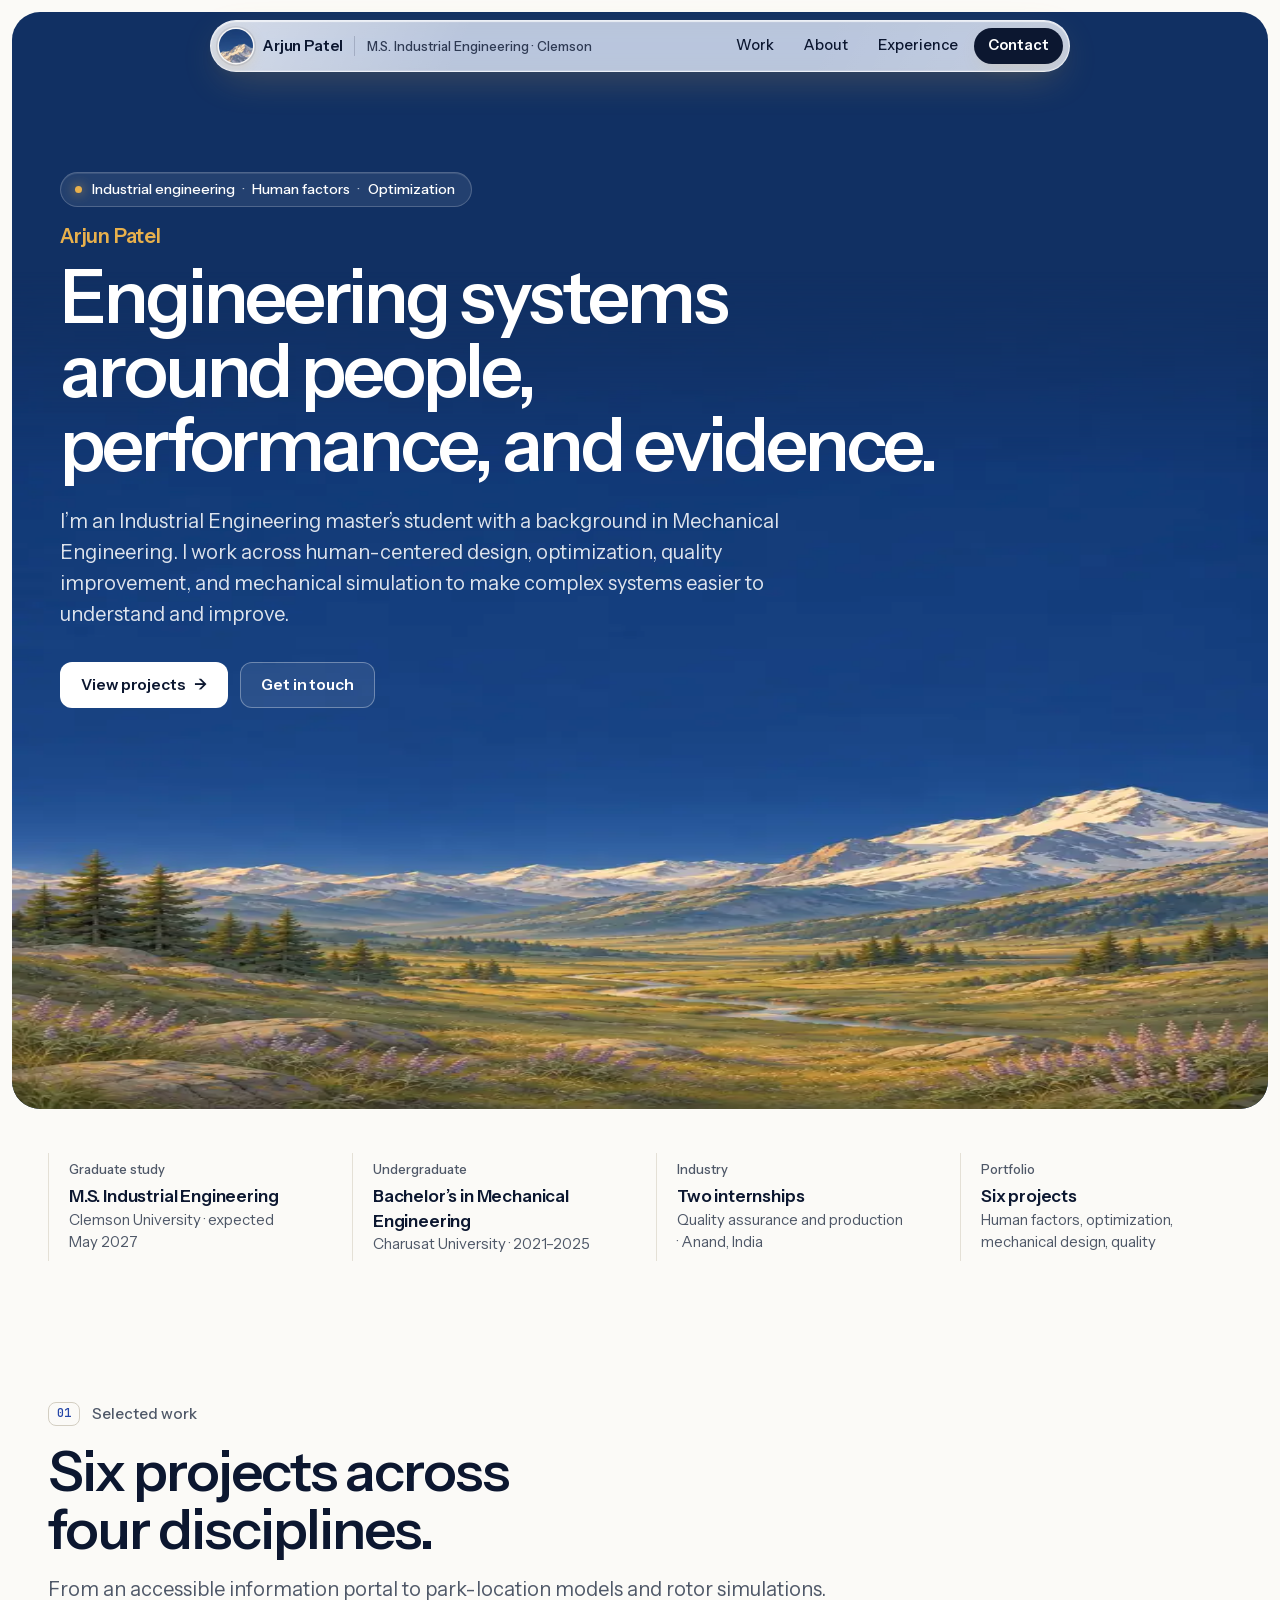
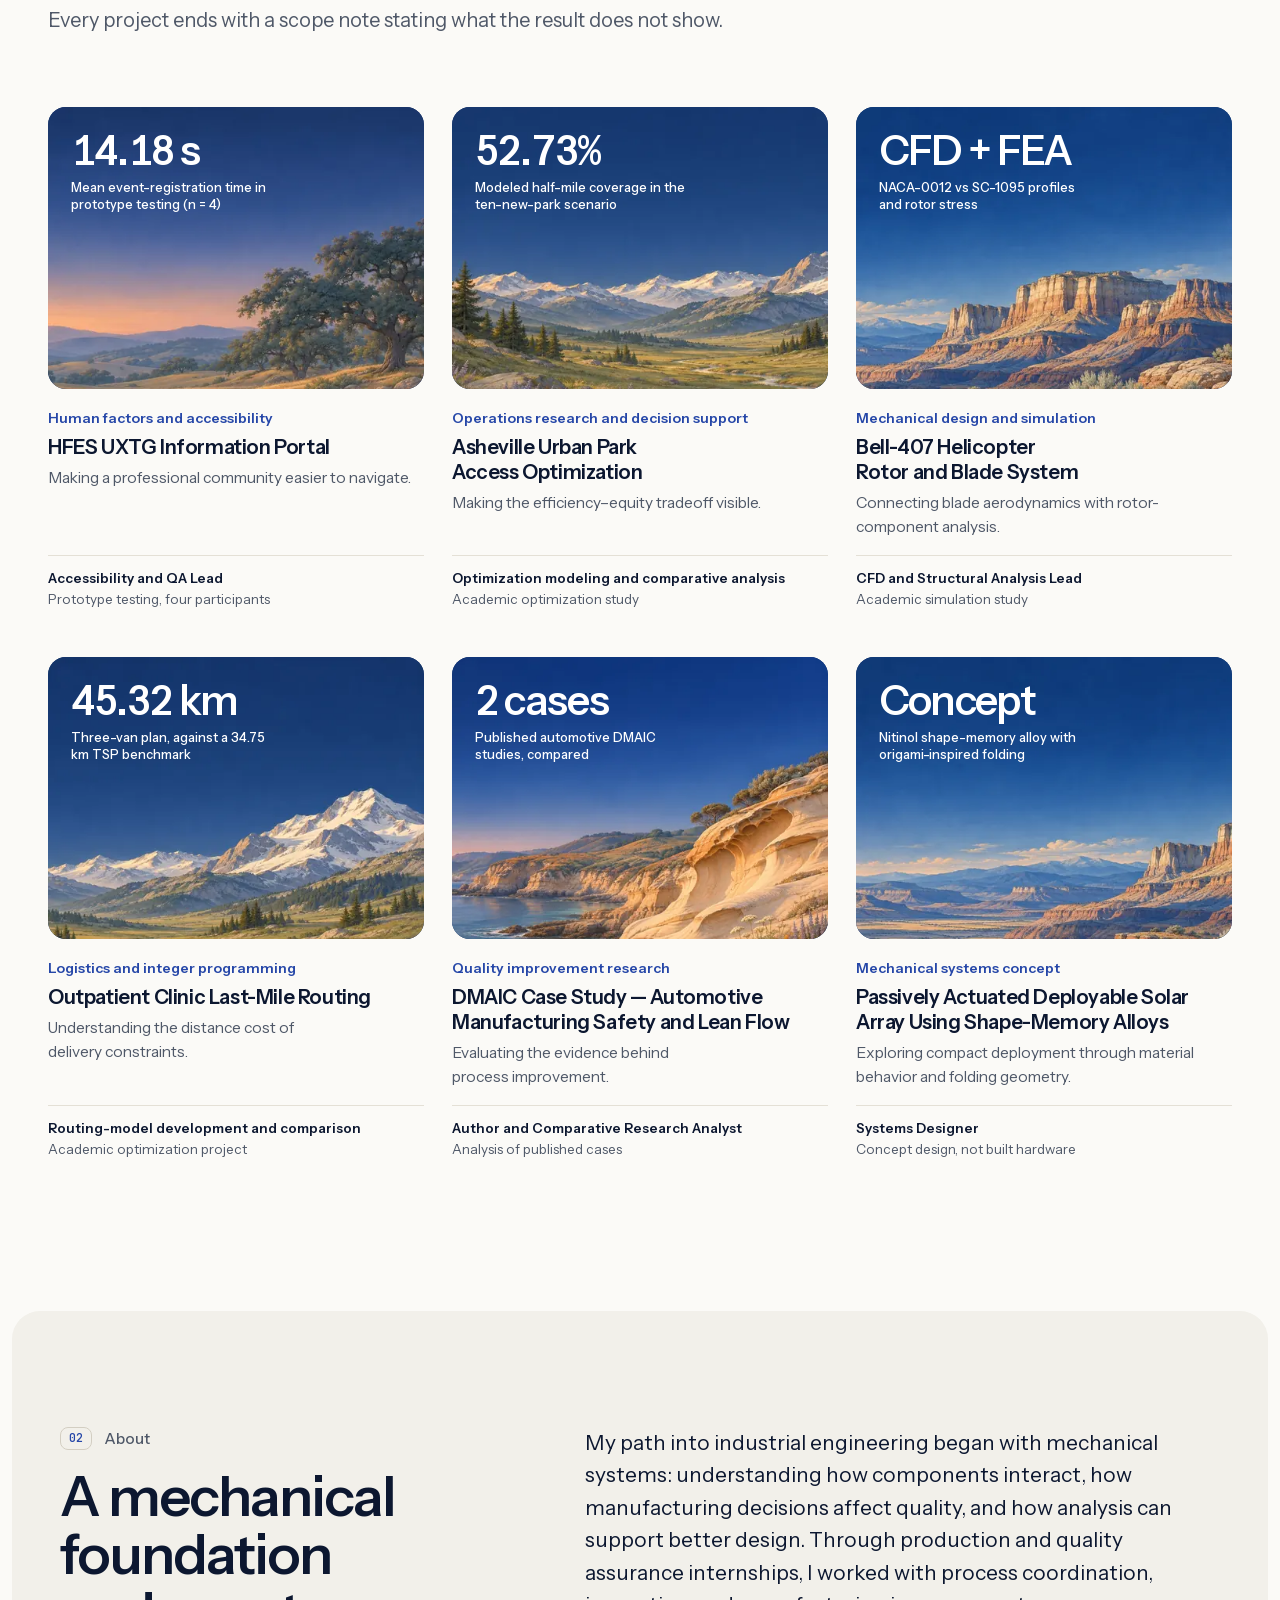
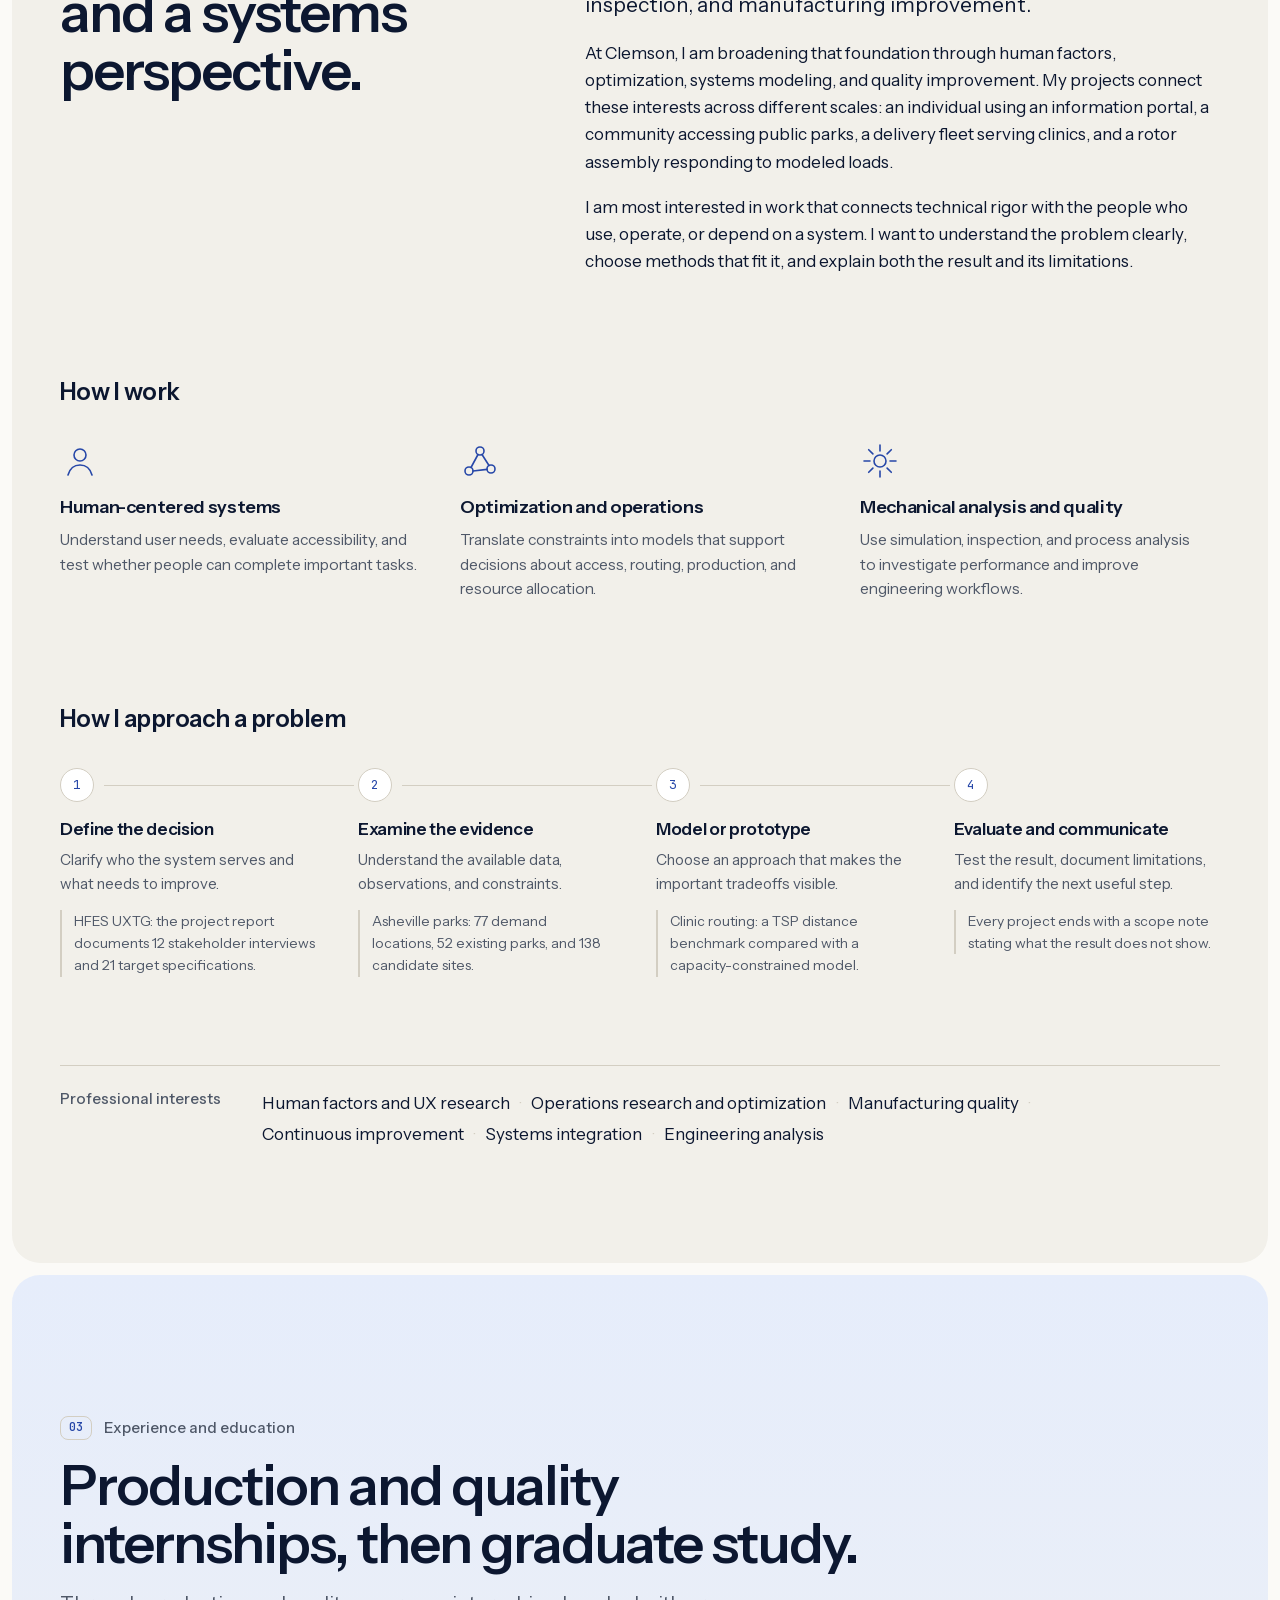
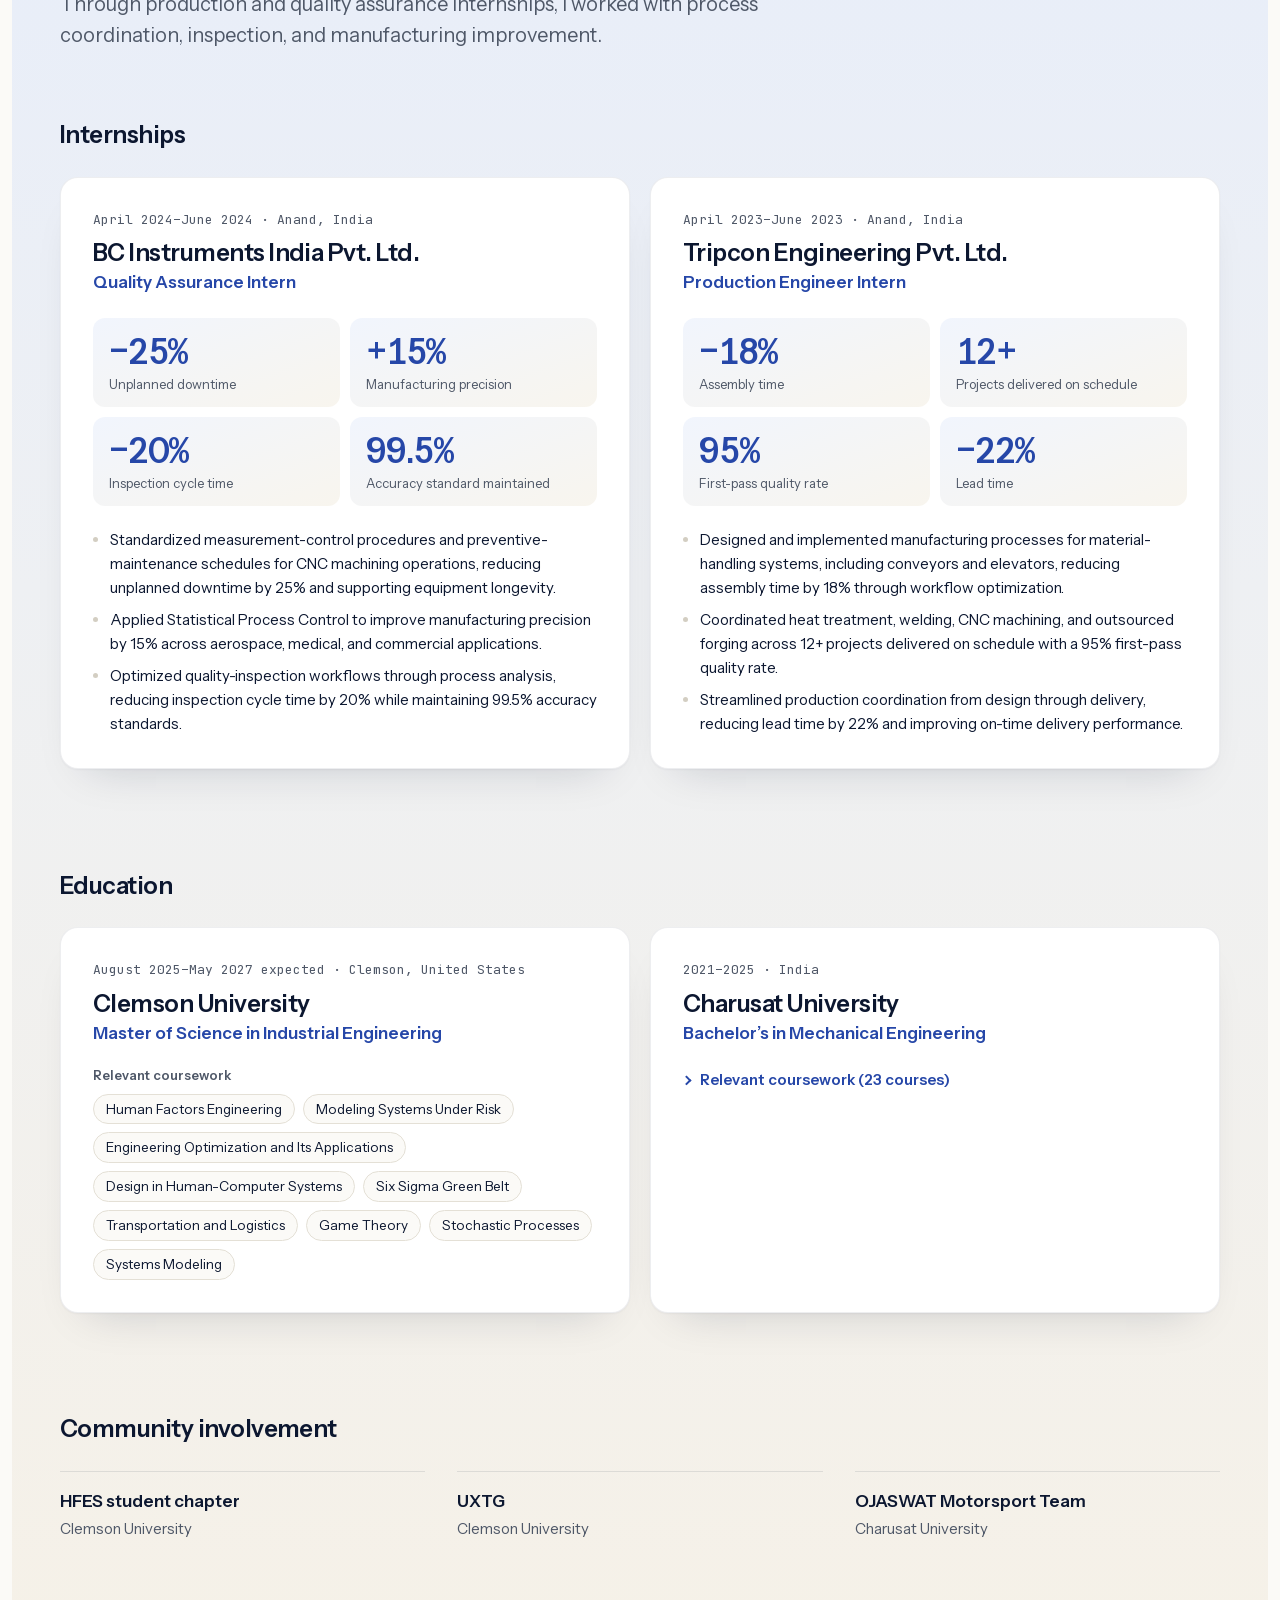
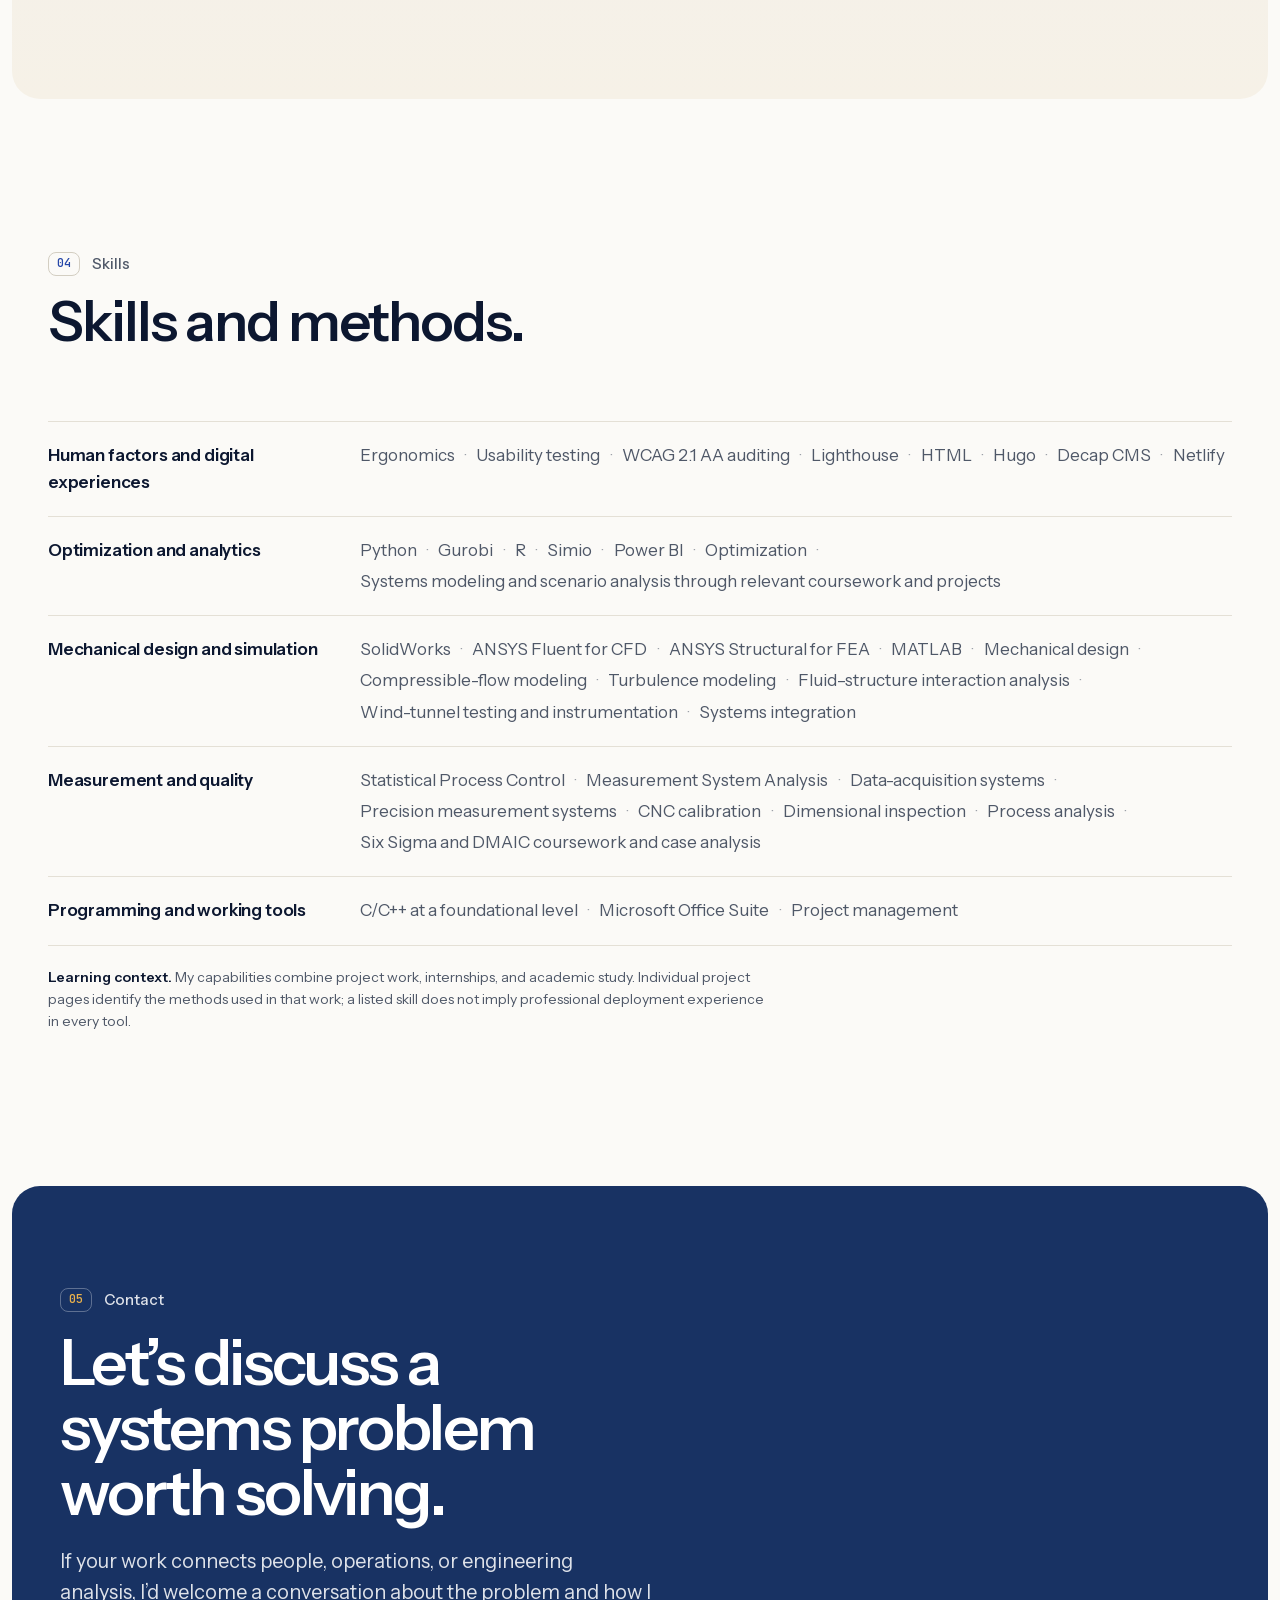
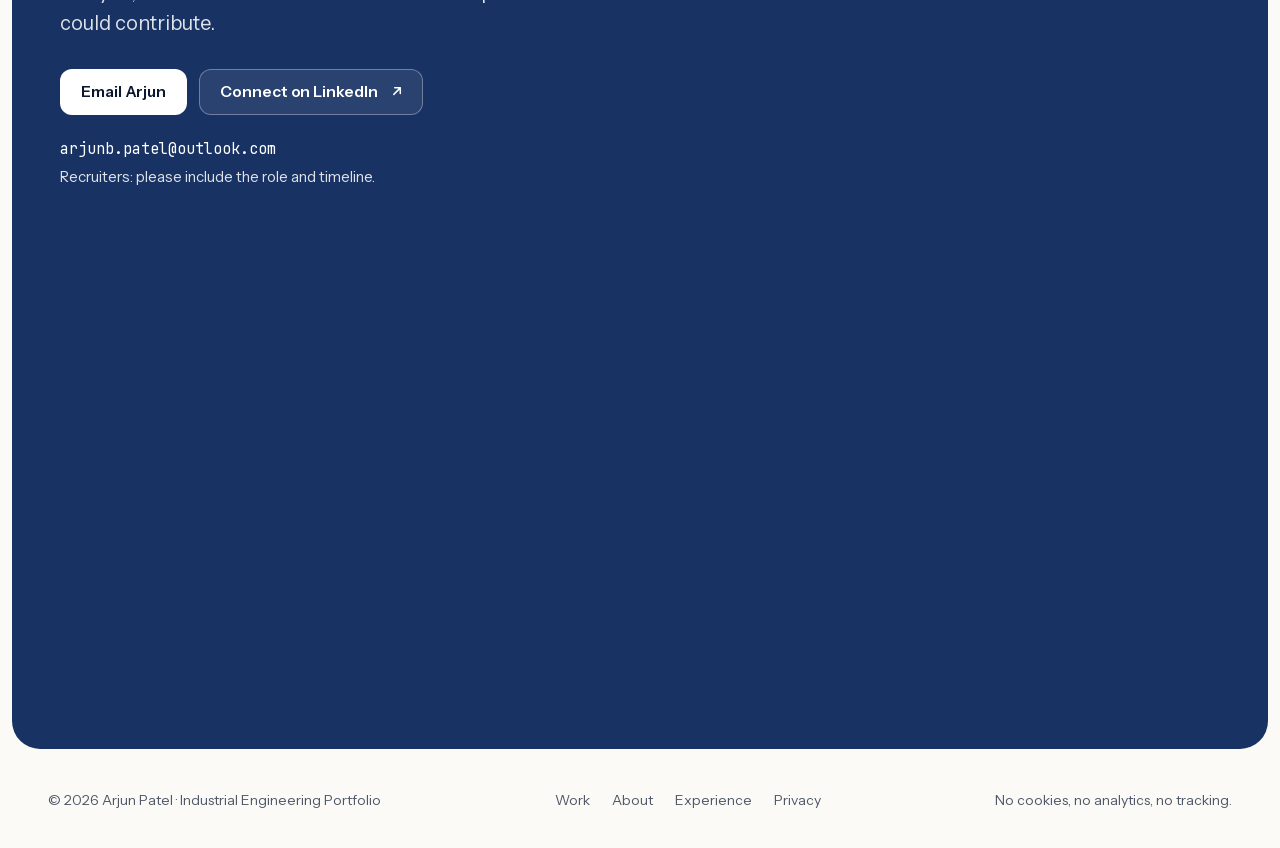
==== commit f6804b8b: "Add files via upload New Portfolio Design" ====
--- a/index.html
+++ b/index.html
@@ -3,312 +3,454 @@
   <head>
     <meta charset="utf-8">
     <meta name="viewport" content="width=device-width, initial-scale=1">
-    <meta http-equiv="Content-Security-Policy" content="default-src 'none'; script-src 'self'; style-src 'self'; img-src 'self'; font-src 'self'; connect-src 'none'; object-src 'none'; base-uri 'none'; form-action 'none'; upgrade-insecure-requests; require-trusted-types-for 'script'; trusted-types 'none'">
+    <meta http-equiv="Content-Security-Policy" content="default-src 'none'; style-src 'self'; img-src 'self'; font-src 'self'; script-src 'none'; connect-src 'none'; object-src 'none'; base-uri 'none'; form-action 'none'; upgrade-insecure-requests">
     <meta name="referrer" content="strict-origin-when-cross-origin">
     <title>Arjun Patel | Industrial Engineering Portfolio</title>
-    <meta name="description" content="Explore Arjun Patel’s work in human factors, optimization, manufacturing quality, and mechanical analysis, from Clemson University and beyond.">
+    <meta name="description" content="Arjun Patel is an Industrial Engineering master’s student at Clemson University. Selected projects in human factors, optimization, quality improvement, and mechanical analysis.">
     <link rel="canonical" href="https://arjunengineers.github.io/">
-    <meta name="theme-color" content="#1E4C9A">
+    <meta name="theme-color" content="#fbfaf7">
     <meta property="og:type" content="website">
     <meta property="og:site_name" content="Arjun Patel">
     <meta property="og:title" content="Arjun Patel | Industrial Engineering Portfolio">
-    <meta property="og:description" content="Engineering systems around people, performance, and evidence. Selected projects in human factors, optimization, and mechanical analysis.">
+    <meta property="og:description" content="Engineering systems around people, performance, and evidence. Selected projects in human factors, optimization, quality improvement, and mechanical analysis.">
     <meta property="og:url" content="https://arjunengineers.github.io/">
-    <meta property="og:image" content="https://arjunengineers.github.io/assets/img/og-arjun-patel.jpg">
+    <meta property="og:image" content="https://arjunengineers.github.io/assets/img/og-image.jpg">
     <meta property="og:image:width" content="1200">
     <meta property="og:image:height" content="630">
-    <meta property="og:image:alt" content="Arjun Patel: engineering systems around people, performance, and evidence.">
+    <meta property="og:image:alt" content="A painted alpine valley under a deep blue sky.">
     <meta name="twitter:card" content="summary_large_image">
     <link rel="icon" href="favicon.svg" type="image/svg+xml">
-    <link rel="stylesheet" href="assets/site.css">
-    <link rel="preload" href="assets/fonts/cormorant-latin-var.woff2" as="font" type="font/woff2" crossorigin>
     <link rel="preload" href="assets/fonts/instrument-sans-latin-var.woff2" as="font" type="font/woff2" crossorigin>
-    <script src="assets/site.js" defer></script>
+    <link rel="stylesheet" href="assets/css/site.css">
     <script type="application/ld+json">
     {
       "@context": "https://schema.org",
       "@type": "Person",
       "name": "Arjun Patel",
+      "url": "https://arjunengineers.github.io/",
       "description": "Industrial Engineering master’s student at Clemson University with a background in Mechanical Engineering.",
-      "affiliation": {
-        "@type": "CollegeOrUniversity",
-        "name": "Clemson University"
-      },
-      "alumniOf": {
-        "@type": "CollegeOrUniversity",
-        "name": "Charusat University"
-      },
-      "sameAs": [
-        "https://www.linkedin.com/in/linkwitharjun"
-      ],
-      "knowsAbout": [
-        "Industrial engineering",
-        "Human factors",
-        "Optimization",
-        "Manufacturing quality",
-        "Mechanical analysis"
-      ]
+      "affiliation": { "@type": "CollegeOrUniversity", "name": "Clemson University" },
+      "alumniOf": { "@type": "CollegeOrUniversity", "name": "Charusat University" },
+      "sameAs": ["https://www.linkedin.com/in/linkwitharjun"],
+      "knowsAbout": ["Industrial engineering", "Human factors", "Optimization", "Manufacturing quality", "Mechanical analysis"]
     }
     </script>
   </head>
-  <body class="home">
+  <body>
     <a class="skip-link" href="#main">Skip to content</a>
 
-    <header class="site-header">
-      <div class="wrap site-header__inner">
-        <a class="wordmark" href="./" aria-current="page">Arjun Patel</a>
-        <nav class="site-nav" aria-label="Primary">
-          <ul>
-            <li><a href="work/">Work</a></li>
-            <li><a href="#story">Story</a></li>
-            <li><a href="about/">About</a></li>
-            <li><a href="#contact">Contact</a></li>
+    <header class="topbar">
+      <nav class="topbar__inner" aria-label="Primary">
+        <a class="brand" href="index.html" aria-current="page"><img class="brand__mark" src="assets/img/brand-mark.webp" width="96" height="96" alt=""><span class="brand__name">Arjun Patel</span></a>
+        <span class="brand__tag">M.S. Industrial Engineering · Clemson</span>
+        <ul role="list">
+          <li><a href="#projects">Work</a></li>
+          <li><a href="#about">About</a></li>
+          <li><a href="#experience">Experience</a></li>
+          <li><a class="nav-cta" href="#contact">Contact</a></li>
+        </ul>
+      </nav>
+    </header>
+
+    <main id="main" tabindex="-1">
+      <section class="panel scene scene--home scene--fit nav-dark" aria-labelledby="hero-title">
+        <div class="scene__sky">
+          <div class="wrap">
+            <div class="hero__content">
+              <p class="hero__badge"><span>Industrial engineering</span><span>Human factors</span><span>Optimization</span></p>
+              <h1 class="hero__title" id="hero-title">
+                <span class="hero__name">Arjun Patel</span><span class="visually-hidden">: </span>
+                <span class="hero__headline">Engineering systems around people, performance, and evidence.</span>
+              </h1>
+              <p class="hero__lede measure">I’m an Industrial Engineering master’s student with a background in Mechanical Engineering. I work across human-centered design, optimization, quality improvement, and mechanical simulation to make complex systems easier to understand and improve.</p>
+              <div class="hero__actions">
+                <a class="btn btn--light" href="#projects">View projects <span class="arrow" aria-hidden="true">→</span></a>
+                <a class="btn btn--glass" href="#contact">Get in touch</a>
+              </div>
+            </div>
+          </div>
+        </div>
+        <picture class="scene__art">
+          <source media="(max-width: 699px)" type="image/webp" srcset="assets/img/scene/alpine-tall-640.webp 640w, assets/img/scene/alpine-tall-941.webp 941w" sizes="100vw" width="941" height="1672">
+          <img src="assets/img/scene/alpine-1536.webp" srcset="assets/img/scene/alpine-768.webp 768w, assets/img/scene/alpine-1152.webp 1152w, assets/img/scene/alpine-1536.webp 1536w" sizes="100vw" width="1536" height="1024" alt="" fetchpriority="high">
+        </picture>
+      </section>
+
+      <div class="wrap">
+        <dl class="glance" aria-label="At a glance">
+          <div><dt>Graduate study</dt><dd><strong>M.S. Industrial Engineering</strong>Clemson University · expected May 2027</dd></div>
+          <div><dt>Undergraduate</dt><dd><strong>Bachelor’s in Mechanical Engineering</strong>Charusat University · 2021–2025</dd></div>
+          <div><dt>Industry</dt><dd><strong>Two internships</strong>Quality assurance and production · Anand, India</dd></div>
+          <div><dt>Portfolio</dt><dd><strong>Six projects</strong>Human factors, optimization, mechanical design, quality</dd></div>
+        </dl>
+      </div>
+
+      <section class="section" id="projects" aria-labelledby="projects-title">
+        <div class="wrap">
+          <div class="section-head">
+            <p class="eyebrow"><span class="eyebrow__num">01</span>Selected work</p>
+            <h2 class="title-lg" id="projects-title">Six projects across four disciplines.</h2>
+            <p class="lead">From an accessible information portal to park-location models and rotor simulations. Every project ends with a scope note stating what the result does not show.</p>
+          </div>
+
+          <ul class="projects" role="list">
+            <li>
+              <article class="project" aria-labelledby="p-hfes">
+                <div class="project__body">
+                  <p class="project__kicker">Human factors and accessibility</p>
+                  <h3 class="project__title" id="p-hfes"><a href="work/hfes-uxtg-portal/index.html">HFES UXTG Information Portal</a></h3>
+                  <p class="project__text">Making a professional community easier to navigate.</p>
+                  <p class="project__meta"><strong>Accessibility and QA Lead</strong> Prototype testing, four participants</p>
+                </div>
+                <div class="cover">
+                  <img src="assets/img/cover/hfes-uxtg-portal-800.webp" srcset="assets/img/cover/hfes-uxtg-portal-480.webp 480w, assets/img/cover/hfes-uxtg-portal-800.webp 800w" sizes="(min-width: 1120px) 384px, (min-width: 680px) 50vw, 100vw" width="800" height="600" alt="" loading="lazy" decoding="async">
+                  <p class="cover__text"><span class="cover__value">14.18 s</span><span class="cover__caption">Mean event-registration time in prototype testing (n = 4)</span></p>
+                </div>
+              </article>
+            </li>
+            <li>
+              <article class="project" aria-labelledby="p-parks">
+                <div class="project__body">
+                  <p class="project__kicker">Operations research and decision support</p>
+                  <h3 class="project__title" id="p-parks"><a href="work/asheville-park-access/index.html">Asheville Urban Park Access Optimization</a></h3>
+                  <p class="project__text">Making the efficiency–equity tradeoff visible.</p>
+                  <p class="project__meta"><strong>Optimization modeling and comparative analysis</strong> Academic optimization study</p>
+                </div>
+                <div class="cover">
+                  <img src="assets/img/cover/asheville-park-access-800.webp" srcset="assets/img/cover/asheville-park-access-480.webp 480w, assets/img/cover/asheville-park-access-800.webp 800w" sizes="(min-width: 1120px) 384px, (min-width: 680px) 50vw, 100vw" width="800" height="600" alt="" loading="lazy" decoding="async">
+                  <p class="cover__text"><span class="cover__value">52.73%</span><span class="cover__caption">Modeled half-mile coverage in the ten-new-park scenario</span></p>
+                </div>
+              </article>
+            </li>
+            <li>
+              <article class="project" aria-labelledby="p-bell">
+                <div class="project__body">
+                  <p class="project__kicker">Mechanical design and simulation</p>
+                  <h3 class="project__title" id="p-bell"><a href="work/bell407-rotor-analysis/index.html">Bell-407 Helicopter Rotor and Blade System</a></h3>
+                  <p class="project__text">Connecting blade aerodynamics with rotor-component analysis.</p>
+                  <p class="project__meta"><strong>CFD and Structural Analysis Lead</strong> Academic simulation study</p>
+                </div>
+                <div class="cover">
+                  <img src="assets/img/cover/bell407-rotor-analysis-800.webp" srcset="assets/img/cover/bell407-rotor-analysis-480.webp 480w, assets/img/cover/bell407-rotor-analysis-800.webp 800w" sizes="(min-width: 1120px) 384px, (min-width: 680px) 50vw, 100vw" width="800" height="600" alt="" loading="lazy" decoding="async">
+                  <p class="cover__text"><span class="cover__value">CFD + FEA</span><span class="cover__caption">NACA-0012 vs SC-1095 profiles and rotor stress</span></p>
+                </div>
+              </article>
+            </li>
+            <li>
+              <article class="project" aria-labelledby="p-clinic">
+                <div class="project__body">
+                  <p class="project__kicker">Logistics and integer programming</p>
+                  <h3 class="project__title" id="p-clinic"><a href="work/outpatient-clinic-routing/index.html">Outpatient Clinic Last-Mile Routing</a></h3>
+                  <p class="project__text">Understanding the distance cost of delivery constraints.</p>
+                  <p class="project__meta"><strong>Routing-model development and comparison</strong> Academic optimization project</p>
+                </div>
+                <div class="cover">
+                  <img src="assets/img/cover/outpatient-clinic-routing-800.webp" srcset="assets/img/cover/outpatient-clinic-routing-480.webp 480w, assets/img/cover/outpatient-clinic-routing-800.webp 800w" sizes="(min-width: 1120px) 384px, (min-width: 680px) 50vw, 100vw" width="800" height="600" alt="" loading="lazy" decoding="async">
+                  <p class="cover__text"><span class="cover__value">45.32 km</span><span class="cover__caption">Three-van plan, against a 34.75 km TSP benchmark</span></p>
+                </div>
+              </article>
+            </li>
+            <li>
+              <article class="project" aria-labelledby="p-dmaic">
+                <div class="project__body">
+                  <p class="project__kicker">Quality improvement research</p>
+                  <h3 class="project__title" id="p-dmaic"><a href="work/automotive-dmaic-review/index.html">DMAIC Case Study — Automotive Manufacturing Safety and Lean Flow</a></h3>
+                  <p class="project__text">Evaluating the evidence behind process improvement.</p>
+                  <p class="project__meta"><strong>Author and Comparative Research Analyst</strong> Analysis of published cases</p>
+                </div>
+                <div class="cover">
+                  <img src="assets/img/cover/automotive-dmaic-review-800.webp" srcset="assets/img/cover/automotive-dmaic-review-480.webp 480w, assets/img/cover/automotive-dmaic-review-800.webp 800w" sizes="(min-width: 1120px) 384px, (min-width: 680px) 50vw, 100vw" width="800" height="600" alt="" loading="lazy" decoding="async">
+                  <p class="cover__text"><span class="cover__value">2 cases</span><span class="cover__caption">Published automotive DMAIC studies, compared</span></p>
+                </div>
+              </article>
+            </li>
+            <li>
+              <article class="project" aria-labelledby="p-solar">
+                <div class="project__body">
+                  <p class="project__kicker">Mechanical systems concept</p>
+                  <h3 class="project__title" id="p-solar"><a href="work/passive-solar-array/index.html">Passively Actuated Deployable Solar Array Using Shape-Memory Alloys</a></h3>
+                  <p class="project__text">Exploring compact deployment through material behavior and folding geometry.</p>
+                  <p class="project__meta"><strong>Systems Designer</strong> Concept design, not built hardware</p>
+                </div>
+                <div class="cover">
+                  <img src="assets/img/cover/passive-solar-array-800.webp" srcset="assets/img/cover/passive-solar-array-480.webp 480w, assets/img/cover/passive-solar-array-800.webp 800w" sizes="(min-width: 1120px) 384px, (min-width: 680px) 50vw, 100vw" width="800" height="600" alt="" loading="lazy" decoding="async">
+                  <p class="cover__text"><span class="cover__value">Concept</span><span class="cover__caption">Nitinol shape-memory alloy with origami-inspired folding</span></p>
+                </div>
+              </article>
+            </li>
+          </ul>
+        </div>
+      </section>
+
+      <section class="panel panel--soft" id="about" aria-labelledby="about-title">
+        <div class="wrap section">
+          <div class="about-intro">
+            <div class="section-head">
+              <p class="eyebrow"><span class="eyebrow__num">02</span>About</p>
+              <h2 class="title-lg" id="about-title">A mechanical foundation and a systems perspective.</h2>
+            </div>
+            <div class="prose prose--lg">
+              <p>My path into industrial engineering began with mechanical systems: understanding how components interact, how manufacturing decisions affect quality, and how analysis can support better design. Through production and quality assurance internships, I worked with process coordination, inspection, and manufacturing improvement.</p>
+              <p>At Clemson, I am broadening that foundation through human factors, optimization, systems modeling, and quality improvement. My projects connect these interests across different scales: an individual using an information portal, a community accessing public parks, a delivery fleet serving clinics, and a rotor assembly responding to modeled loads.</p>
+              <p>I am most interested in work that connects technical rigor with the people who use, operate, or depend on a system. I want to understand the problem clearly, choose methods that fit it, and explain both the result and its limitations.</p>
+            </div>
+          </div>
+
+          <div class="block">
+            <h3 class="subhead">How I work</h3>
+            <ul class="pillars" role="list">
+              <li class="pillar">
+                <svg viewBox="0 0 40 40" fill="none" stroke="currentColor" stroke-width="1.6" stroke-linecap="round" aria-hidden="true" focusable="false"><circle cx="20" cy="14" r="6"/><path d="M8 34c1.8-6.4 6.5-10 12-10s10.2 3.6 12 10"/></svg>
+                <h4>Human-centered systems</h4>
+                <p>Understand user needs, evaluate accessibility, and test whether people can complete important tasks.</p>
+              </li>
+              <li class="pillar">
+                <svg viewBox="0 0 40 40" fill="none" stroke="currentColor" stroke-width="1.6" stroke-linecap="round" aria-hidden="true" focusable="false"><circle cx="9" cy="30" r="4"/><circle cx="20" cy="10" r="4"/><circle cx="31" cy="28" r="4"/><path d="M11 26.5 18 13.5M22 13.5 29 24.5M13 30l14-1.6"/></svg>
+                <h4>Optimization and operations</h4>
+                <p>Translate constraints into models that support decisions about access, routing, production, and resource allocation.</p>
+              </li>
+              <li class="pillar">
+                <svg viewBox="0 0 40 40" fill="none" stroke="currentColor" stroke-width="1.6" stroke-linecap="round" aria-hidden="true" focusable="false"><circle cx="20" cy="20" r="6"/><path d="M20 4v6M20 30v6M4 20h6M30 20h6M8.7 8.7l4.2 4.2M27.1 27.1l4.2 4.2M8.7 31.3l4.2-4.2M27.1 12.9l4.2-4.2"/></svg>
+                <h4>Mechanical analysis and quality</h4>
+                <p>Use simulation, inspection, and process analysis to investigate performance and improve engineering workflows.</p>
+              </li>
+            </ul>
+          </div>
+
+          <div class="block">
+            <h3 class="subhead">How I approach a problem</h3>
+            <ol class="process" role="list">
+              <li class="step">
+                <h4>Define the decision</h4>
+                <p>Clarify who the system serves and what needs to improve.</p>
+                <p class="step__eg">HFES UXTG: the project report documents 12 stakeholder interviews and 21 target specifications.</p>
+              </li>
+              <li class="step">
+                <h4>Examine the evidence</h4>
+                <p>Understand the available data, observations, and constraints.</p>
+                <p class="step__eg">Asheville parks: 77 demand locations, 52 existing parks, and 138 candidate sites.</p>
+              </li>
+              <li class="step">
+                <h4>Model or prototype</h4>
+                <p>Choose an approach that makes the important tradeoffs visible.</p>
+                <p class="step__eg">Clinic routing: a TSP distance benchmark compared with a capacity-constrained model.</p>
+              </li>
+              <li class="step">
+                <h4>Evaluate and communicate</h4>
+                <p>Test the result, document limitations, and identify the next useful step.</p>
+                <p class="step__eg">Every project ends with a scope note stating what the result does not show.</p>
+              </li>
+            </ol>
+          </div>
+
+          <div class="interests">
+            <h3>Professional interests</h3>
+            <ul class="inline-list" role="list">
+              <li>Human factors and UX research</li>
+              <li>Operations research and optimization</li>
+              <li>Manufacturing quality</li>
+              <li>Continuous improvement</li>
+              <li>Systems integration</li>
+              <li>Engineering analysis</li>
+            </ul>
+          </div>
+        </div>
+      </section>
+
+      <section class="panel exp" id="experience" aria-labelledby="experience-title">
+        <div class="wrap section">
+          <div class="section-head">
+            <p class="eyebrow"><span class="eyebrow__num">03</span>Experience and education</p>
+            <h2 class="title-lg" id="experience-title">Production and quality internships, then graduate study.</h2>
+            <p class="lead">Through production and quality assurance internships, I worked with process coordination, inspection, and manufacturing improvement.</p>
+          </div>
+
+          <h3 class="subhead">Internships</h3>
+          <ul class="roles" role="list">
+            <li>
+              <article class="role card-lite" aria-labelledby="role-bc">
+                <div>
+                  <p class="role__when">April 2024–June 2024 · Anand, India</p>
+                  <h4 id="role-bc">BC Instruments India Pvt. Ltd.</h4>
+                  <p class="role__title">Quality Assurance Intern</p>
+                </div>
+                <dl class="impact" aria-label="Reported results">
+                  <div><dt>Unplanned downtime</dt><dd>−25%</dd></div>
+                  <div><dt>Manufacturing precision</dt><dd>+15%</dd></div>
+                  <div><dt>Inspection cycle time</dt><dd>−20%</dd></div>
+                  <div><dt>Accuracy standard maintained</dt><dd>99.5%</dd></div>
+                </dl>
+                <ul class="role__points">
+                  <li>Standardized measurement-control procedures and preventive-maintenance schedules for CNC machining operations, reducing unplanned downtime by 25% and supporting equipment longevity.</li>
+                  <li>Applied Statistical Process Control to improve manufacturing precision by 15% across aerospace, medical, and commercial applications.</li>
+                  <li>Optimized quality-inspection workflows through process analysis, reducing inspection cycle time by 20% while maintaining 99.5% accuracy standards.</li>
+                </ul>
+              </article>
+            </li>
+            <li>
+              <article class="role card-lite" aria-labelledby="role-tripcon">
+                <div>
+                  <p class="role__when">April 2023–June 2023 · Anand, India</p>
+                  <h4 id="role-tripcon">Tripcon Engineering Pvt. Ltd.</h4>
+                  <p class="role__title">Production Engineer Intern</p>
+                </div>
+                <dl class="impact" aria-label="Reported results">
+                  <div><dt>Assembly time</dt><dd>−18%</dd></div>
+                  <div><dt>Projects delivered on schedule</dt><dd>12+</dd></div>
+                  <div><dt>First-pass quality rate</dt><dd>95%</dd></div>
+                  <div><dt>Lead time</dt><dd>−22%</dd></div>
+                </dl>
+                <ul class="role__points">
+                  <li>Designed and implemented manufacturing processes for material-handling systems, including conveyors and elevators, reducing assembly time by 18% through workflow optimization.</li>
+                  <li>Coordinated heat treatment, welding, CNC machining, and outsourced forging across 12+ projects delivered on schedule with a 95% first-pass quality rate.</li>
+                  <li>Streamlined production coordination from design through delivery, reducing lead time by 22% and improving on-time delivery performance.</li>
+                </ul>
+              </article>
+            </li>
+          </ul>
+
+          <div class="block" id="education">
+            <h3 class="subhead">Education</h3>
+            <ul class="edu" role="list">
+              <li>
+                <article class="edu-card card-lite" aria-labelledby="edu-clemson">
+                  <p class="role__when">August 2025–May 2027 expected · Clemson, United States</p>
+                  <h4 id="edu-clemson">Clemson University</h4>
+                  <p class="role__title">Master of Science in Industrial Engineering</p>
+                  <p class="edu-card__label">Relevant coursework</p>
+                  <ul class="chips-dark" role="list">
+                    <li>Human Factors Engineering</li>
+                    <li>Modeling Systems Under Risk</li>
+                    <li>Engineering Optimization and Its Applications</li>
+                    <li>Design in Human-Computer Systems</li>
+                    <li>Six Sigma Green Belt</li>
+                    <li>Transportation and Logistics</li>
+                    <li>Game Theory</li>
+                    <li>Stochastic Processes</li>
+                    <li>Systems Modeling</li>
+                  </ul>
+                </article>
+              </li>
+              <li>
+                <article class="edu-card card-lite" aria-labelledby="edu-charusat">
+                  <p class="role__when">2021–2025 · India</p>
+                  <h4 id="edu-charusat">Charusat University</h4>
+                  <p class="role__title">Bachelor’s in Mechanical Engineering</p>
+                  <details>
+                    <summary>Relevant coursework (23 courses)</summary>
+                    <ul class="chips-dark" role="list">
+                      <li>C</li>
+                      <li>Python</li>
+                      <li>Manufacturing Processes</li>
+                      <li>Thermodynamics</li>
+                      <li>Health Care Management</li>
+                      <li>Materials Engineering</li>
+                      <li>Fluid Mechanics</li>
+                      <li>Machine Dynamics</li>
+                      <li>Heat and Mass Transfer</li>
+                      <li>Thermal Engineering</li>
+                      <li>Metrology and Quality Control</li>
+                      <li>Dynamics of Compressible Flow</li>
+                      <li>HVAC</li>
+                      <li>Production Technology</li>
+                      <li>Computer-Aided Design</li>
+                      <li>Fluid Machines</li>
+                      <li>Automobile Engineering</li>
+                      <li>Operations Research</li>
+                      <li>Power Plant Engineering</li>
+                      <li>Computer-Aided Manufacturing</li>
+                      <li>Design of Transmission Systems</li>
+                      <li>Computational Fluid Dynamics</li>
+                      <li>Project Management</li>
+                    </ul>
+                  </details>
+                </article>
+              </li>
+            </ul>
+          </div>
+
+          <div class="block">
+            <h3 class="subhead">Community involvement</h3>
+            <ul class="community" role="list">
+              <li><strong>HFES student chapter</strong> <span>Clemson University</span></li>
+              <li><strong>UXTG</strong> <span>Clemson University</span></li>
+              <li><strong>OJASWAT Motorsport Team</strong> <span>Charusat University</span></li>
+            </ul>
+          </div>
+        </div>
+      </section>
+
+      <section class="section" id="skills" aria-labelledby="skills-title">
+        <div class="wrap">
+          <div class="section-head">
+            <p class="eyebrow"><span class="eyebrow__num">04</span>Skills</p>
+            <h2 class="title-lg" id="skills-title">Skills and methods.</h2>
+          </div>
+          <dl class="spec-sheet">
+            <div>
+              <dt>Human factors and digital experiences</dt>
+              <dd><ul class="inline-list" role="list"><li>Ergonomics</li><li>Usability testing</li><li>WCAG 2.1 AA auditing</li><li>Lighthouse</li><li>HTML</li><li>Hugo</li><li>Decap CMS</li><li>Netlify</li></ul></dd>
+            </div>
+            <div>
+              <dt>Optimization and analytics</dt>
+              <dd><ul class="inline-list" role="list"><li>Python</li><li>Gurobi</li><li>R</li><li>Simio</li><li>Power BI</li><li>Optimization</li><li>Systems modeling and scenario analysis through relevant coursework and projects</li></ul></dd>
+            </div>
+            <div>
+              <dt>Mechanical design and simulation</dt>
+              <dd><ul class="inline-list" role="list"><li>SolidWorks</li><li>ANSYS Fluent for CFD</li><li>ANSYS Structural for FEA</li><li>MATLAB</li><li>Mechanical design</li><li>Compressible-flow modeling</li><li>Turbulence modeling</li><li>Fluid–structure interaction analysis</li><li>Wind-tunnel testing and instrumentation</li><li>Systems integration</li></ul></dd>
+            </div>
+            <div>
+              <dt>Measurement and quality</dt>
+              <dd><ul class="inline-list" role="list"><li>Statistical Process Control</li><li>Measurement System Analysis</li><li>Data-acquisition systems</li><li>Precision measurement systems</li><li>CNC calibration</li><li>Dimensional inspection</li><li>Process analysis</li><li>Six Sigma and DMAIC coursework and case analysis</li></ul></dd>
+            </div>
+            <div>
+              <dt>Programming and working tools</dt>
+              <dd><ul class="inline-list" role="list"><li>C/C++ at a foundational level</li><li>Microsoft Office Suite</li><li>Project management</li></ul></dd>
+            </div>
+          </dl>
+          <p class="footnote"><strong>Learning context.</strong> My capabilities combine project work, internships, and academic study. Individual project pages identify the methods used in that work; a listed skill does not imply professional deployment experience in every tool.</p>
+        </div>
+      </section>
+
+      <section class="panel scene scene--contact scene--fit-wide nav-dark-end" id="contact" aria-labelledby="contact-title">
+        <div class="scene__sky">
+          <div class="wrap">
+            <div class="contact measure">
+              <div class="contact__main">
+                <p class="eyebrow"><span class="eyebrow__num">05</span>Contact</p>
+                <h2 id="contact-title">Let’s discuss a systems problem worth solving.</h2>
+                <p class="contact__lead">If your work connects people, operations, or engineering analysis, I’d welcome a conversation about the problem and how I could contribute.</p>
+              </div>
+              <div class="contact__side">
+                <ul class="contact__actions" role="list">
+                  <li><a class="btn btn--light" href="mailto:arjunb.patel@outlook.com?subject=Hello%20from%20your%20portfolio">Email Arjun</a></li>
+                  <li><a class="btn btn--glass" href="https://www.linkedin.com/in/linkwitharjun" rel="noopener noreferrer">Connect on LinkedIn<svg class="ext" viewBox="0 0 12 12" aria-hidden="true" focusable="false"><path d="M4 2h6v6M10 2 3 9" fill="none" stroke="currentColor" stroke-width="1.6" stroke-linecap="round" stroke-linejoin="round"/></svg><span class="visually-hidden"> (external site)</span></a></li>
+                </ul>
+                <p class="contact__address">arjunb.patel@outlook.com</p>
+                <p class="contact__hint">Recruiters: please include the role and timeline.</p>
+              </div>
+            </div>
+          </div>
+        </div>
+        <picture class="scene__art">
+          <source media="(max-width: 699px)" type="image/webp" srcset="assets/img/scene/oak-tall-640.webp 640w, assets/img/scene/oak-tall-941.webp 941w" sizes="100vw" width="941" height="1672">
+          <img src="assets/img/scene/oak-1536.webp" srcset="assets/img/scene/oak-768.webp 768w, assets/img/scene/oak-1152.webp 1152w, assets/img/scene/oak-1536.webp 1536w" sizes="100vw" width="1536" height="1024" alt="" loading="lazy" decoding="async">
+        </picture>
+      </section>
+    </main>
+
+    <footer class="site-footer">
+      <div class="wrap site-footer__inner">
+        <p>© 2026 Arjun Patel · Industrial Engineering Portfolio</p>
+        <nav aria-label="Footer">
+          <ul role="list">
+            <li><a href="#projects">Work</a></li>
+            <li><a href="#about">About</a></li>
+            <li><a href="#experience">Experience</a></li>
+            <li><a href="privacy/index.html">Privacy</a></li>
           </ul>
         </nav>
-      </div>
-    </header>
-
-    <nav class="rail" aria-label="Story chapters">
-      <ol>
-        <li><a href="#story"><span>1687</span><span class="visually-hidden"> Newton’s apple</span></a></li>
-        <li><a href="#balloon"><span>1783</span><span class="visually-hidden"> Hot-air balloon</span></a></li>
-        <li><a href="#wright"><span>1903</span><span class="visually-hidden"> Wright brothers’ airplane</span></a></li>
-        <li><a href="#apollo"><span>1969</span><span class="visually-hidden"> Apollo 11</span></a></li>
-        <li><a href="#starship"><span>2023</span><span class="visually-hidden"> Starship launch</span></a></li>
-      </ol>
-    </nav>
-    <div class="chrome" aria-hidden="true"></div>
-
-    <main id="main" tabindex="-1">
-      <div data-stage>
-        <section class="scene scene--hero" aria-labelledby="intro-title">
-          <div class="frame">
-            <div class="art">
-              <img class="bg" src="assets/img/scene/sky.webp" alt="" width="1760" height="1100" fetchpriority="high">
-              <img class="cloud cloud--a" src="assets/img/scene/cloud-3.webp" alt="" width="1058" height="389">
-              <img class="cloud cloud--b" src="assets/img/scene/cloud-2.webp" alt="" width="533" height="219">
-              <img class="monument" src="assets/img/scene/hero-group.webp" srcset="assets/img/scene/hero-group-800.webp 800w, assets/img/scene/hero-group.webp 1500w" sizes="(max-width: 767px) 125vw, 96vh" alt="Minerva, from Brumidi’s 1865 fresco, reaching toward a gold apple on a marble plinth." width="1500" height="1500">
-            </div>
-            <div class="copy copy--hero">
-              <div>
-                <h1 id="intro-title">Arjun Patel</h1>
-                <p class="hero__line">Engineering systems around people, performance, and evidence.</p>
-                <p class="actions"><a class="pill" href="work/">View projects <span class="pill__arrow" aria-hidden="true">→</span></a><a class="textlink" href="#story">Follow the story</a></p>
-              </div>
-              <div class="hero__foot">
-                <p class="badge">From a falling apple to a rising Starship</p>
-                <p class="hero__note">Five selected moments in engineering, not a ranking, each paired with a project of mine it brings to mind. <a href="#work">Skip the story</a></p>
-              </div>
-            </div>
-          </div>
-        </section>
-
-        <section class="scene scene--apple" id="story" data-tone="light" aria-labelledby="ch1">
-          <div class="frame">
-            <div class="art">
-              <img class="bg" src="assets/img/scene/newton.webp" alt="An apple branch in blossom, from Thomé’s 1885 botanical plate." width="1760" height="1100" loading="lazy">
-              <img class="falling" src="assets/img/scene/apple.webp" alt="" width="315" height="335" loading="lazy">
-            </div>
-            <div class="copy">
-              <h2 id="ch1"><span class="kicker">1 of 5 · Newton’s apple · 1687</span> Understanding why things fall.</h2>
-              <div class="slot">
-                <div class="slot__a glass">
-                  <p>In the familiar story, a falling apple set Isaac Newton thinking about why things fall. His <cite>Principia</cite>, published in 1687, showed that the same gravity keeps the Moon in orbit.</p>
-                  <p class="credit">The apple hitting his head is legend. Botanical plate: Otto Thomé, 1885.</p>
-                </div>
-                <article class="slot__b glass">
-                  <p class="kicker">My work: asking why things go wrong</p>
-                  <h3><a href="work/automotive-dmaic-review/">DMAIC Case Study — Automotive Manufacturing Safety and Lean Flow</a></h3>
-                  <p class="tag">Analysis of published cases</p>
-                  <p>A comparative analysis of two published automotive manufacturing cases, focused on the strength of their measurement, root-cause analysis, and control plans.</p>
-                </article>
-              </div>
-            </div>
-          </div>
-        </section>
-
-        <section class="scene scene--balloon" id="balloon" aria-labelledby="ch2">
-          <div class="frame">
-            <div class="art">
-              <img class="bg" src="assets/img/scene/sky.webp" alt="" width="1760" height="1100" loading="lazy">
-              <img class="cloud cloud--c" src="assets/img/scene/cloud-1.webp" alt="" width="803" height="304" loading="lazy">
-              <img class="paris" src="assets/img/scene/paris.webp" alt="" width="1760" height="776" loading="lazy">
-              <img class="balloon" src="assets/img/scene/balloon.webp" alt="The Montgolfier balloon of 1783, from a print of the flight over Paris." width="640" height="838" loading="lazy">
-            </div>
-            <div class="copy">
-              <h2 id="ch2"><span class="kicker">2 of 5 · Hot-air balloon · 1783</span> Humans begin to rise.</h2>
-              <div class="slot">
-                <div class="slot__a glass">
-                  <p>Brothers Joseph-Michel and Jacques-Étienne Montgolfier designed the hot-air balloon. On 21 November 1783, Jean-François Pilâtre de Rozier and the Marquis d’Arlandes flew it over Paris, making the first untethered human flight.</p>
-                  <p class="credit">View from Benjamin Franklin’s terrace at Passy. Print, 1783.</p>
-                </div>
-                <article class="slot__b glass">
-                  <p class="kicker">My work: starting with the people</p>
-                  <h3><a href="work/hfes-uxtg-portal/">HFES UXTG Information Portal</a></h3>
-                  <p class="tag">Prototype testing, four participants</p>
-                  <p>Accessibility and quality assurance for an event-first information portal, informed by stakeholder needs and a four-participant usability study.</p>
-                </article>
-              </div>
-            </div>
-          </div>
-        </section>
-
-        <section class="scene scene--wright" id="wright" aria-labelledby="ch3">
-          <div class="frame">
-            <div class="art">
-              <img class="bg" src="assets/img/scene/sky.webp" alt="" width="1760" height="1100" loading="lazy">
-              <img class="cloud cloud--d" src="assets/img/scene/cloud-2.webp" alt="" width="533" height="219" loading="lazy">
-              <img class="flyer" src="assets/img/scene/wright.webp" alt="The Wright Flyer lifting off near Kitty Hawk, with Wilbur Wright standing on the sand." width="1760" height="1017" loading="lazy">
-            </div>
-            <div class="copy">
-              <h2 id="ch3"><span class="kicker">3 of 5 · Wright brothers’ airplane · 1903</span> Taking control of flight.</h2>
-              <div class="slot">
-                <div class="slot__a glass">
-                  <p>Orville and Wilbur Wright tested wing shapes in their own wind tunnel before building the Flyer. On 17 December 1903, with Orville at the controls, it made the first controlled, powered airplane flight.</p>
-                  <p class="credit">Photograph by John T. Daniels. Sky recoloured.</p>
-                </div>
-                <article class="slot__b glass">
-                  <p class="kicker">My work: testing a blade in simulation</p>
-                  <h3><a href="work/bell407-rotor-analysis/">Bell-407 Helicopter Rotor and Blade System</a></h3>
-                  <p class="tag">Academic simulation study</p>
-                  <p>A comparative CFD study of two blade profiles, NACA-0012 and SC-1095, supported by CAD assembly work and static structural analysis of rotor components.</p>
-                </article>
-              </div>
-            </div>
-          </div>
-        </section>
-
-        <section class="scene scene--apollo" id="apollo" aria-labelledby="ch4">
-          <div class="frame">
-            <div class="art">
-              <img class="bg" src="assets/img/scene/night.webp" alt="" width="1760" height="1100" loading="lazy">
-              <img class="earth" src="assets/img/scene/earth.webp" alt="" width="180" height="180" loading="lazy">
-              <img class="moon" src="assets/img/scene/moon.webp" alt="Buzz Aldrin’s bootprint in lunar soil, Apollo 11, 1969." width="1760" height="620" loading="lazy">
-            </div>
-            <div class="copy">
-              <h2 id="ch4"><span class="kicker">4 of 5 · Apollo 11 · 1969</span> Setting foot on another world.</h2>
-              <div class="slot">
-                <div class="slot__a glass">
-                  <p>Hundreds of thousands of people worked on Apollo. In July 1969 Neil Armstrong and Buzz Aldrin walked on the Moon while Michael Collins orbited above.</p>
-                  <p class="credit">Aldrin’s bootprint, NASA, reshaped into a horizon. The small Earth is a separate Apollo 11 photograph, added for context.</p>
-                </div>
-                <article class="slot__b glass">
-                  <p class="kicker">My work: getting people and supplies there</p>
-                  <h3><a href="work/asheville-park-access/">Asheville Urban Park Access Optimization</a></h3>
-                  <p class="tag">Academic optimization study</p>
-                  <p>Five facility-location models exploring how efficiency and equity objectives change proposed park investments for a population of 88,860.</p>
-                  <h3><a href="work/outpatient-clinic-routing/">Outpatient Clinic Last-Mile Routing</a></h3>
-                  <p class="tag">Academic optimization project</p>
-                  <p>A comparison of traveling-salesperson and capacity-constrained routing models for deliveries to eight outpatient clinics.</p>
-                </article>
-              </div>
-            </div>
-          </div>
-        </section>
-
-        <section class="scene scene--starship" id="starship" aria-labelledby="ch5">
-          <div class="frame">
-            <div class="art">
-              <img class="bg" src="assets/img/scene/night.webp" alt="" width="1760" height="1100" loading="lazy">
-              <img class="bg bg--day" src="assets/img/scene/sky.webp" alt="" width="1760" height="1100" loading="lazy">
-              <img class="rocket" src="assets/img/scene/starship.webp" alt="Starship under powered ascent on its second flight test, 18 November 2023." width="520" height="2150" loading="lazy">
-            </div>
-            <div class="copy">
-              <h2 id="ch5"><span class="kicker">5 of 5 · Starship launch · 2023</span> Building toward the next frontier.</h2>
-              <div class="slot">
-                <div class="slot__a glass">
-                  <p>This is Starship’s second integrated flight test. Both stages were lost before the planned flight was complete, and the vehicle remains experimental. Humans have not yet traveled to Mars, and progress comes from testing, learning, and improving, without guarantees.</p>
-                  <p class="credit">Photo by Osunpokeh, CC BY-SA 4.0, cut from its sky and resized.</p>
-                </div>
-                <article class="slot__b glass">
-                  <p class="kicker">My work: a concept for what comes next</p>
-                  <h3><a href="work/passive-solar-array/">Passively Actuated Deployable Solar Array Using Shape-Memory Alloys</a></h3>
-                  <p class="tag">Concept design, not built hardware</p>
-                  <p>A solar-array deployment concept combining Nitinol shape-memory alloy with origami-inspired folding to explore compact storage and passive actuation.</p>
-                </article>
-              </div>
-            </div>
-          </div>
-        </section>
-      </div>
-
-      <section class="flow flow--sky" id="work" aria-labelledby="work-title">
-        <div class="wrap">
-          <p class="kicker">Six projects, five chapters</p>
-          <h2 id="work-title">That same curiosity shapes how I approach engineering.</h2>
-          <p class="lead">My own work is smaller in scale and closer to everyday problems: accessibility evaluation, optimization models, simulation, and quality improvement. I played no part in these milestones and have no affiliation with NASA or SpaceX.</p>
-          <ol class="index">
-            <li><a href="work/hfes-uxtg-portal/"><span class="tag">Prototype testing, four participants</span><strong>HFES UXTG Information Portal</strong></a></li>
-            <li><a href="work/asheville-park-access/"><span class="tag">Academic optimization study</span><strong>Asheville Urban Park Access Optimization</strong></a></li>
-            <li><a href="work/bell407-rotor-analysis/"><span class="tag">Academic simulation study</span><strong>Bell-407 Helicopter Rotor and Blade System</strong></a></li>
-            <li><a href="work/outpatient-clinic-routing/"><span class="tag">Academic optimization project</span><strong>Outpatient Clinic Last-Mile Routing</strong></a></li>
-            <li><a href="work/automotive-dmaic-review/"><span class="tag">Analysis of published cases</span><strong>DMAIC Case Study — Automotive Manufacturing Safety and Lean Flow</strong></a></li>
-            <li><a href="work/passive-solar-array/"><span class="tag">Concept design, not built hardware</span><strong>Passively Actuated Deployable Solar Array Using Shape-Memory Alloys</strong></a></li>
-          </ol>
-          <p class="actions"><a class="pill" href="work/">View all projects <span class="pill__arrow" aria-hidden="true">→</span></a></p>
-        </div>
-      </section>
-
-      <section class="flow flow--sky" id="approach" aria-labelledby="approach-title">
-        <div class="wrap">
-        <h2 id="approach-title">How I approach a problem</h2>
-        <ol class="steps">
-          <li><div><h3>Define the decision</h3><p>Clarify who the system serves and what needs to improve.</p><p class="note">HFES UXTG: the project report documents 12 stakeholder interviews and 21 target specifications.</p></div></li>
-          <li><div><h3>Examine the evidence</h3><p>Understand the available data, observations, and constraints.</p><p class="note">Asheville parks: 77 demand locations, 52 existing parks, and 138 candidate sites.</p></div></li>
-          <li><div><h3>Model or prototype</h3><p>Choose an approach that makes the important tradeoffs visible.</p><p class="note">Clinic routing: a TSP distance benchmark compared with a capacity-constrained model.</p></div></li>
-          <li><div><h3>Evaluate and communicate</h3><p>Test the result, document limitations, and identify the next useful step.</p><p class="note">Every case study ends with a scope note stating what the result does not show.</p></div></li>
-        </ol>
-        </div>
-      </section>
-
-      <section class="flow flow--page" id="experience" aria-labelledby="experience-title">
-        <div class="wrap">
-          <div class="section__head">
-            <h2 id="experience-title">Experience and education</h2>
-          </div>
-          <ol class="record">
-            <li><span class="record__when">August 2025–May 2027 expected</span><span class="record__what"><a href="experience/#clemson">M.S. Industrial Engineering</a></span><span class="record__where">Clemson University · Clemson, United States</span></li>
-            <li><span class="record__when">April 2024–June 2024</span><span class="record__what"><a href="experience/#bc-instruments">Quality Assurance Intern</a></span><span class="record__where">BC Instruments India Pvt. Ltd. · Anand, India</span></li>
-            <li><span class="record__when">April 2023–June 2023</span><span class="record__what"><a href="experience/#tripcon">Production Engineer Intern</a></span><span class="record__where">Tripcon Engineering Pvt. Ltd. · Anand, India</span></li>
-            <li><span class="record__when">2021–2025</span><span class="record__what"><a href="experience/#charusat">Bachelor’s in Mechanical Engineering</a></span><span class="record__where">Charusat University · India</span></li>
-          </ol>
-          <p class="after-list"><a class="more" href="experience/">Full experience and education</a></p>
-        </div>
-      </section>
-
-      <section class="flow flow--night" aria-label="Closing quotation">
-        <figure class="wrap quote">
-          <blockquote>
-            <p>“For a successful technology, reality must take precedence over public relations, for nature cannot be fooled.”</p>
-          </blockquote>
-          <figcaption>Richard P. Feynman, <a href="https://www.nasa.gov/history/rogersrep/v2appf.htm" rel="noopener noreferrer">Challenger accident report, Appendix F<span class="visually-hidden"> (opens external site)</span></a>, 1986</figcaption>
-        </figure>
-      </section>
-    </main>
-
-    <footer class="site-footer">
-      <section class="contact band" id="contact" aria-labelledby="contact-title">
-        <div class="wrap">
-          <h2 id="contact-title">Let’s discuss a systems problem worth solving.</h2>
-          <p class="lead">If your work connects people, operations, or engineering analysis, I’d welcome a conversation about the problem and how I could contribute. Recruiters: please include the role and timeline.</p>
-          <p class="contact__links-address"><a href="mailto:arjunb.patel@outlook.com?subject=Hello%20from%20your%20portfolio">arjunb.patel@outlook.com</a></p>
-          <ul class="contact__links">
-            <li><a class="button button--primary" href="mailto:arjunb.patel@outlook.com?subject=Hello%20from%20your%20portfolio">Email Arjun</a></li>
-            <li><a class="button" href="https://www.linkedin.com/in/linkwitharjun" rel="noopener noreferrer">Connect on LinkedIn<span class="visually-hidden"> (opens external site)</span></a></li>
-            <li><button type="button" class="button" data-copy="arjunb.patel@outlook.com" hidden>Copy email address</button></li>
-          </ul>
-          <p class="contact__status" role="status" data-copy-status></p>
-        </div>
-      </section>
-      <div class="wrap site-footer__inner">
-        <p>© 2026 Arjun Patel. No cookies, no analytics, no tracking.</p>
-        <nav aria-label="Footer">
-          <ul>
-            <li><a href="experience/">Experience</a></li>
-            <li><a href="privacy/">Privacy</a></li>
-            <li><a href="CREDITS.md">Image credits</a></li>
-          </ul>
-        </nav>
+        <p>No cookies, no analytics, no tracking.</p>
       </div>
     </footer>
   </body>
--- a/assets/css/site.css
+++ b/assets/css/site.css
@@ -0,0 +1,618 @@
+/* Arjun Patel — portfolio stylesheet (one file for every page)
+   No inline styles anywhere: the Content-Security-Policy forbids them, and no JavaScript is used.
+
+   The system, in one paragraph
+   · Canvas: warm white. Ink: navy taken from the paintings' skies. Links: cobalt. Gold appears only
+     on dark skies (names, numbers, focus rings).
+   · One type family (Instrument Sans) on one scale; JetBrains Mono only for dates and numbers.
+   · One radius ladder: chips 8 · buttons 12 · cards 18 · panels 28.
+   · Paintings are framed as panels. Text sits on the panel's solid sky colour and the painting is
+     pulled up behind it by --s: the share of the painting, from its top, where every pixel keeps
+     the dimmest text used there (86% white) at 4.5:1 contrast or better, minus a 2% margin, for the
+     part of the panel the text can occupy. Text therefore never lands on mountains or glow at any
+     width. Re-measure --s before swapping a painting (see README.md).
+
+   1 Fonts · 2 Tokens · 3 Base · 4 Buttons · 5 Navigation · 6 Panels and scenes · 7 Home
+   8 Projects · 9 About · 10 Experience and skills · 11 Contact and footer · 12 Case studies
+   13 Small pages · 14 Print */
+
+/* 1. Fonts ------------------------------------------------------------------------------------ */
+/* Self-hosted, SIL Open Font License 1.1 (assets/fonts/OFL-*.txt). Latin subsets. */
+@font-face {
+  font-family: "Instrument Sans";
+  font-style: normal;
+  font-weight: 400 700;
+  font-display: swap;
+  src: url("../fonts/instrument-sans-latin-var.woff2") format("woff2");
+}
+@font-face {
+  font-family: "JetBrains Mono";
+  font-style: normal;
+  font-weight: 400 600;
+  font-display: swap;
+  src: url("../fonts/jetbrains-mono-latin-var.woff2") format("woff2");
+}
+
+/* 2. Tokens ----------------------------------------------------------------------------------- */
+:root {
+  --canvas: #fbfaf7;
+  --surface: #f2f0ea;       /* soft panels */
+  --card: #ffffff;
+  --ink: #0c1730;           /* body text */
+  --ink-2: #4f5868;         /* secondary text */
+  --line: #e4e0d6;
+  --line-2: #d3cec2;
+  --accent: #2647a8;        /* links, labels */
+  --accent-ink: #1a3485;
+  --gold: #e8b04c;          /* on dark skies only */
+  --night: #0e1c3d;
+  --on-dark: #ffffff;
+  --on-dark-2: rgba(255, 255, 255, 0.86);
+
+  --sans: "Instrument Sans", ui-sans-serif, system-ui, -apple-system, "Segoe UI", Roboto, "Helvetica Neue", Arial, sans-serif;
+  --mono: "JetBrains Mono", ui-monospace, SFMono-Regular, Menlo, Consolas, monospace;
+
+  --wrap: 1200px;
+  --pad: clamp(20px, 4vw, 48px);
+  --r-chip: 8px;
+  --r-btn: 12px;
+  --r-card: 18px;
+  --r-panel: 28px;
+  --inset: 12px;            /* gap between a panel and the screen edge */
+  --nav-room: 96px;         /* space kept free under the floating navigation */
+  --ease: cubic-bezier(0.2, 0.7, 0.2, 1);
+  --focus: var(--accent);
+}
+@media (max-width: 599px) {
+  :root { --inset: 8px; --r-panel: 22px; --nav-room: 84px; }
+}
+
+/* 3. Base ------------------------------------------------------------------------------------- */
+*, *::before, *::after { box-sizing: border-box; }
+html { -webkit-text-size-adjust: 100%; text-size-adjust: 100%; color-scheme: light; scroll-padding-top: 88px; }
+@media (prefers-reduced-motion: no-preference) {
+  html { scroll-behavior: smooth; }
+}
+body {
+  margin: 0; background: var(--canvas); color: var(--ink);
+  font-family: var(--sans); font-size: 1rem; line-height: 1.6;
+  -webkit-font-smoothing: antialiased; -moz-osx-font-smoothing: grayscale; text-rendering: optimizeLegibility;
+}
+@media (min-width: 700px) { body { font-size: 1.0625rem; } }
+img, svg, picture { display: block; max-width: 100%; }
+img { height: auto; }
+h1, h2, h3, h4 { margin: 0; font-weight: 600; line-height: 1.15; letter-spacing: -0.02em; text-wrap: balance; }
+p, ul, ol, dl, dd, figure { margin: 0; }
+p { text-wrap: pretty; }
+strong { font-weight: 600; }
+a { color: var(--accent); text-decoration-thickness: 1px; text-underline-offset: 0.22em; }
+a:hover { color: var(--accent-ink); }
+:focus-visible { outline: 3px solid var(--focus); outline-offset: 3px; }
+main:focus { outline: none; }
+.skip-link {
+  position: absolute; left: 12px; top: -200px; z-index: 60; padding: 10px 16px; border-radius: var(--r-btn);
+  background: #fff; color: var(--ink); font-weight: 600; text-decoration: none;
+}
+.skip-link:focus { top: 12px; }
+.visually-hidden {
+  position: absolute !important; width: 1px; height: 1px; padding: 0; margin: -1px; overflow: hidden;
+  clip: rect(0 0 0 0); clip-path: inset(50%); white-space: nowrap; border: 0;
+}
+.wrap { width: 100%; max-width: calc(var(--wrap) + 2 * var(--pad)); margin-inline: auto; padding-inline: var(--pad); }
+.mono { font-family: var(--mono); font-size: 0.875em; letter-spacing: -0.01em; }
+.ext { display: inline-block; width: 0.72em; height: 0.72em; margin-left: 0.35em; vertical-align: 0.02em; }
+
+/* Inline lists with a middle dot between items (dots sit at line ends, never at line starts) */
+.inline-list { display: flex; flex-wrap: wrap; gap: 4px 0; margin: 0; padding: 0; list-style: none; }
+.inline-list li:not(:last-child)::after { content: "·"; margin-inline: 0.6em; color: var(--line-2); }
+
+/* 4. Buttons ---------------------------------------------------------------------------------- */
+.btn {
+  display: inline-flex; align-items: center; justify-content: center; gap: 8px; min-height: 46px; padding: 0 20px;
+  border: 1px solid transparent; border-radius: var(--r-btn);
+  font-size: 0.96875rem; font-weight: 600; line-height: 1; letter-spacing: -0.005em; text-decoration: none; white-space: nowrap;
+}
+.btn--light { background: #fff; color: var(--ink); }
+.btn--light:hover { background: #eef1f8; color: var(--ink); }
+.btn--glass { background: rgba(255, 255, 255, 0.08); border-color: rgba(255, 255, 255, 0.32); color: var(--on-dark); }
+.btn--glass:hover { background: rgba(255, 255, 255, 0.16); color: var(--on-dark); }
+.btn--dark { background: var(--ink); color: #fff; }
+.btn--dark:hover { background: #1d2b4f; color: #fff; }
+.btn .arrow { display: inline-block; }
+@media (prefers-reduced-motion: no-preference) {
+  .btn { transition: background-color 0.2s var(--ease), border-color 0.2s var(--ease); }
+  .btn .arrow { transition: transform 0.2s var(--ease); }
+  .btn:hover .arrow { transform: translateX(3px); }
+}
+
+/* 5. Navigation (liquid-glass bar) ----------------------------------------------------------- */
+/* Default (every browser): frosted light glass with dark text, legible over paintings and pages.
+   Where scroll-linked styles are supported, the bar turns nearly clear with white text and a cool
+   glow while it floats over a dark painting (.nav-dark at the top, .nav-dark-end at the bottom),
+   and frosted with a warm glow over light sections. */
+@property --nav-glow { syntax: "<color>"; inherits: true; initial-value: rgba(232, 176, 76, 0.32); }
+@property --cta-bg { syntax: "<color>"; inherits: true; initial-value: #0c1730; }
+@property --cta-fg { syntax: "<color>"; inherits: true; initial-value: #ffffff; }
+.topbar {
+  position: fixed; top: calc(var(--inset) + 8px); left: 0; right: 0; z-index: 40;
+  display: flex; justify-content: center; padding-inline: calc(var(--inset) + 8px); pointer-events: none;
+}
+.topbar__inner {
+  position: relative; pointer-events: auto; display: flex; align-items: center; gap: 4px; width: 100%; max-width: 860px;
+  padding: 6px; border-radius: 999px; color: var(--ink);
+  background-color: rgba(255, 255, 255, 0.72);
+  border: 1px solid rgba(255, 255, 255, 0.75);
+  -webkit-backdrop-filter: blur(24px) saturate(1.9); backdrop-filter: blur(24px) saturate(1.9);
+  box-shadow: inset 0 1px 1px rgba(255, 255, 255, 0.7), inset 0 -1px 1px rgba(255, 255, 255, 0.15),
+              0 12px 40px -12px var(--nav-glow);
+  --cta-bg: #0c1730; --cta-fg: #ffffff; --nav-glow: rgba(232, 176, 76, 0.32);
+  --focus: var(--accent);
+}
+/* Specular sheen across the glass */
+.topbar__inner::before {
+  content: ""; position: absolute; inset: 0; border-radius: inherit; pointer-events: none;
+  background: linear-gradient(115deg, rgba(255, 255, 255, 0.38), rgba(255, 255, 255, 0) 30%, rgba(255, 255, 255, 0) 70%, rgba(255, 255, 255, 0.14));
+}
+@supports not ((backdrop-filter: blur(1px)) or (-webkit-backdrop-filter: blur(1px))) {
+  .topbar__inner { background-color: rgba(255, 255, 255, 0.94); }
+}
+@supports (animation-timeline: view()) and (timeline-scope: --a) {
+  html { timeline-scope: --nav-top, --nav-end; }
+  .nav-dark { view-timeline: --nav-top block; }
+  .nav-dark-end { view-timeline: --nav-end block; }
+  .topbar__inner {
+    animation: nav-to-light linear both, nav-to-dark linear forwards;
+    animation-timeline: --nav-top, --nav-end;
+    animation-range: cover calc(100% - 150px) cover calc(100% - 50px), cover calc(100vh - 150px) cover calc(100vh - 50px);
+  }
+  @keyframes nav-to-light { from { color: #fff; background-color: rgba(255, 255, 255, 0.07); border-color: rgba(255, 255, 255, 0.24); --nav-glow: rgba(120, 160, 255, 0.55); --cta-bg: #ffffff; --cta-fg: #0c1730; } }
+  @keyframes nav-to-dark { to { color: #fff; background-color: rgba(255, 255, 255, 0.07); border-color: rgba(255, 255, 255, 0.24); --nav-glow: rgba(120, 160, 255, 0.55); --cta-bg: #ffffff; --cta-fg: #0c1730; } }
+}
+.brand {
+  position: relative; display: inline-flex; align-items: center; gap: 10px; padding: 2px 8px 2px 2px; border-radius: 999px;
+  color: inherit; font-size: 0.9375rem; font-weight: 600; letter-spacing: -0.01em; text-decoration: none; white-space: nowrap;
+}
+.brand:hover { color: inherit; }
+.brand__mark {
+  flex: none; width: 34px; height: 34px; border-radius: 50%; object-fit: cover;
+  box-shadow: 0 0 0 1.5px rgba(255, 255, 255, 0.85), 0 0 0 3px rgba(12, 23, 48, 0.08), 0 4px 16px -2px var(--nav-glow);
+}
+.brand__tag {
+  position: relative; display: none; padding-left: 12px; white-space: nowrap;
+  border-left: 1px solid color-mix(in srgb, currentColor 22%, transparent);
+  font-size: 0.8125rem; font-weight: 500; opacity: 0.8;
+}
+@media (min-width: 1000px) { .brand__tag { display: inline-block; } }
+.topbar ul { position: relative; display: flex; gap: 2px; margin: 0 0 0 auto; padding: 0; list-style: none; }
+.topbar ul a {
+  display: block; padding: 9px 14px; border-radius: 999px;
+  color: inherit; font-size: 0.90625rem; font-weight: 500; line-height: 1.2; text-decoration: none;
+}
+.topbar ul a:hover { background: color-mix(in srgb, currentColor 12%, transparent); color: inherit; }
+.topbar ul .nav-cta { background: var(--cta-bg); color: var(--cta-fg); font-weight: 600; box-shadow: 0 6px 20px -8px var(--nav-glow); }
+.topbar ul .nav-cta:hover { background: var(--cta-bg); color: var(--cta-fg); opacity: 0.9; }
+@media (max-width: 560px) {
+  .brand__name { position: absolute; width: 1px; height: 1px; overflow: hidden; clip-path: inset(50%); white-space: nowrap; }
+  .topbar ul a { padding: 9px 10px; font-size: 0.875rem; }
+}
+@media (max-width: 359px) {
+  .topbar ul a { padding: 9px 7px; font-size: 0.8125rem; }
+}
+
+/* 6. Panels and scenes ------------------------------------------------------------------------ */
+.panel { margin: var(--inset); border-radius: var(--r-panel); overflow: hidden; isolation: isolate; }
+.panel--soft { background: var(--surface); }
+.panel--night { background: var(--night); color: var(--on-dark); --focus: var(--gold); }
+
+.scene { --gap: 28px; position: relative; background: var(--sky); color: var(--on-dark); --focus: var(--gold); }
+.scene a:not(.btn) { color: var(--on-dark); }
+.scene__sky { position: relative; z-index: 1; padding-top: var(--nav-room); }
+.scene__art { position: relative; z-index: 0; margin-top: calc(var(--gap) - var(--s) * var(--ar) * 100%); }
+.scene__art img {
+  width: 100%; height: auto; aspect-ratio: var(--ratio);
+  -webkit-mask-image: linear-gradient(to bottom, transparent 0, #000 24%);
+  mask-image: linear-gradient(to bottom, transparent 0, #000 24%);
+}
+.scene--plain { --sky: #113063; padding-bottom: clamp(48px, 7vw, 88px); }
+
+/* --sky: top colour of the painting · --ar: height ÷ width of the image shown · --s: see the top */
+.scene--home    { --sky: #103167; --ar: 1.7768; --ratio: 941 / 1672; --s: 0.595; }
+.scene--contact { --sky: #143268; --ar: 1.7768; --ratio: 941 / 1672; --s: 0.509; }
+/* Project headers share one geometry so every project opens the same way: all four paintings are
+   cut to 1536 × 860 and use the most cautious safe line of the four (the oak meadow's). */
+.scene--alpine  { --sky: #113063; }
+.scene--mesa    { --sky: #0d3674; }
+.scene--cove    { --sky: #0d3175; }
+.scene--oak     { --sky: #183263; }
+.scene--alpine, .scene--mesa, .scene--cove, .scene--oak { --ar: 0.5599; --ratio: 1536 / 860; --s: 0.390; }
+@media (min-width: 700px) {
+  .scene--home    { --sky: #113063; --ar: 0.6667; --ratio: 3 / 2; --s: 0.467; }
+  .scene--contact { --sky: #183263; --ar: 0.6667; --ratio: 3 / 2; --s: 0.357; }
+  .scene--alpine, .scene--mesa, .scene--cove, .scene--oak { --s: 0.425; }
+  .scene .measure { max-width: min(720px, 80%); }  /* text stays in the left 85% of the painting */
+}
+@media (min-width: 1100px) {
+  .scene--home    { --s: 0.554; }
+  .scene--contact { --s: 0.364; }
+  .scene--alpine, .scene--mesa, .scene--cove, .scene--oak { --s: 0.433; }
+  .scene .measure { max-width: min(720px, 64%); }  /* text stays in the left 72% of the painting */
+}
+
+/* 7. Home ------------------------------------------------------------------------------------- */
+.hero__content { padding-top: clamp(20px, 5vw, 64px); }
+.hero__badge {
+  display: inline-flex; flex-wrap: wrap; align-items: center; gap: 2px 0; padding: 7px 16px 7px 14px; border-radius: 18px;
+  background: rgba(255, 255, 255, 0.08); border: 1px solid rgba(255, 255, 255, 0.2);
+  box-shadow: inset 0 1px 0 rgba(255, 255, 255, 0.1);
+  color: var(--on-dark); font-size: 0.875rem; font-weight: 500; line-height: 1.35;
+}
+.hero__badge::before {
+  content: ""; width: 7px; height: 7px; margin-right: 10px; border-radius: 50%;
+  background: var(--gold); box-shadow: 0 0 12px rgba(232, 176, 76, 0.9);
+}
+.hero__badge span { white-space: nowrap; }
+.hero__badge span:not(:last-child)::after { content: "·"; margin-inline: 0.55em; opacity: 0.7; }
+.hero__title { margin-top: 18px; max-width: 920px; }
+.hero__name { display: block; color: var(--gold); font-size: clamp(1.0625rem, 1rem + 0.4vw, 1.25rem); font-weight: 600; letter-spacing: -0.01em; }
+.hero__headline {
+  display: block; margin-top: 12px;
+  font-size: clamp(2.5rem, 1.35rem + 4.3vw, 4.625rem); font-weight: 560; line-height: 1.0; letter-spacing: -0.042em;
+}
+.hero__lede { margin-top: 24px; font-size: clamp(1.0625rem, 1rem + 0.35vw, 1.25rem); line-height: 1.55; color: var(--on-dark-2); }
+.hero__actions { display: flex; flex-wrap: wrap; gap: 12px; margin-top: 32px; }
+
+/* At-a-glance strip under the hero */
+.glance { display: grid; gap: 0; margin: clamp(28px, 4vw, 44px) 0 0; }
+.glance > div { padding: 18px 0; border-top: 1px solid var(--line); }
+.glance dt { font-size: 0.8125rem; font-weight: 500; color: var(--ink-2); }
+.glance dd { margin-top: 4px; color: var(--ink-2); font-size: 0.9375rem; line-height: 1.45; }
+.glance dd strong { display: block; color: var(--ink); font-size: 1.0625rem; font-weight: 600; letter-spacing: -0.01em; }
+@media (min-width: 640px) {
+  .glance { grid-template-columns: 1fr 1fr; column-gap: 32px; }
+}
+@media (min-width: 1040px) {
+  .glance { grid-template-columns: repeat(4, 1fr); }
+  .glance > div { padding: 6px 24px 6px 20px; border-top: 0; border-left: 1px solid var(--line); }
+}
+
+/* Sections */
+.section { padding-block: clamp(80px, 11vw, 144px); }
+.panel--soft .section { padding-block: clamp(64px, 9vw, 120px); }
+.section-head { display: grid; align-content: start; gap: 16px; max-width: 800px; margin-bottom: clamp(40px, 5.5vw, 72px); }
+.eyebrow { display: flex; align-items: center; gap: 12px; color: var(--ink-2); font-size: 0.9375rem; font-weight: 500; }
+.eyebrow__num {
+  padding: 3px 8px; border: 1px solid var(--line-2); border-radius: var(--r-chip);
+  font-family: var(--mono); font-size: 0.75rem; line-height: 1.3; color: var(--accent);
+}
+.scene .eyebrow, .panel--night .eyebrow { color: var(--on-dark-2); }
+.scene .eyebrow__num, .panel--night .eyebrow__num { color: var(--gold); border-color: rgba(255, 255, 255, 0.3); }
+.title-lg { font-size: clamp(2.125rem, 1.45rem + 2.7vw, 3.5rem); font-weight: 560; line-height: 1.04; letter-spacing: -0.036em; }
+.lead { font-size: clamp(1.0625rem, 1rem + 0.35vw, 1.25rem); line-height: 1.55; color: var(--ink-2); max-width: 40em; }
+.subhead { font-size: clamp(1.25rem, 1.1rem + 0.5vw, 1.5rem); font-weight: 600; letter-spacing: -0.022em; }
+.block { margin-top: clamp(64px, 8vw, 104px); }
+.section--follow { padding-top: 0; }
+.block > .subhead { margin-bottom: clamp(24px, 3vw, 36px); }
+
+/* 8. Projects --------------------------------------------------------------------------------- */
+.projects { display: grid; gap: 48px 28px; margin: 0; padding: 0; list-style: none; }
+@media (min-width: 680px) { .projects { grid-template-columns: 1fr 1fr; } }
+@media (min-width: 1120px) { .projects { grid-template-columns: repeat(3, 1fr); } }
+.project { position: relative; display: flex; flex-direction: column; height: 100%; container-type: inline-size; }
+.cover { order: -1; position: relative; overflow: hidden; aspect-ratio: 4 / 3; border-radius: var(--r-card); background: #12306a; }
+.cover img { width: 100%; height: 100%; object-fit: cover; }
+/* Cover text stays in the top-left of the painting's sky (measured: 4.5:1 or better there) */
+.cover__text { position: absolute; top: 0; left: 0; width: 62%; padding: 22px 0 0 22px; padding: 6cqi 0 0 6cqi; color: #fff; }
+.cover__value { display: block; white-space: nowrap; font-size: 2.625rem; font-size: 11cqi; font-weight: 560; line-height: 1; letter-spacing: -0.04em; font-variant-numeric: tabular-nums; }
+.cover__caption { display: block; margin-top: 8px; margin-top: 2.2cqi; font-size: 0.84375rem; font-size: clamp(12.5px, 3.4cqi, 14.5px); font-weight: 500; line-height: 1.35; }
+.project__body { flex: 1; display: flex; flex-direction: column; gap: 6px; padding-top: 18px; }
+.project__kicker { color: var(--accent); font-size: 0.875rem; font-weight: 600; }
+.project__title { font-size: 1.25rem; font-weight: 600; line-height: 1.25; letter-spacing: -0.02em; }
+.project__title a { color: var(--ink); text-decoration: none; }
+.project__title a::after { content: ""; position: absolute; inset: 0; z-index: 2; border-radius: var(--r-card); }
+.project__title a:focus-visible { outline: none; }
+.project__title a:focus-visible::after { outline: 3px solid var(--focus); outline-offset: 4px; }
+.project:hover .project__title a { text-decoration: underline; text-decoration-thickness: 1px; text-underline-offset: 0.2em; }
+.project__text { margin-bottom: 10px; color: var(--ink-2); font-size: 0.96875rem; line-height: 1.55; }
+.project__meta { margin-top: auto; padding-top: 12px; border-top: 1px solid var(--line); color: var(--ink-2); font-size: 0.84375rem; line-height: 1.5; }
+.project__meta strong { display: block; color: var(--ink); font-weight: 600; }
+@media (prefers-reduced-motion: no-preference) {
+  .cover img { transition: transform 0.7s var(--ease); }
+  .project:hover .cover img { transform: scale(1.035); }
+}
+
+/* 9. About ------------------------------------------------------------------------------------ */
+.about-intro { display: grid; gap: 28px 72px; }
+@media (min-width: 960px) { .about-intro { grid-template-columns: minmax(0, 5fr) minmax(0, 7fr); } }
+.about-intro .section-head { margin-bottom: 0; }
+.prose > * + * { margin-top: 1.05em; }
+.prose p { max-width: 64ch; }
+.prose--lg p:first-child { font-size: clamp(1.125rem, 1.05rem + 0.35vw, 1.3125rem); line-height: 1.55; color: var(--ink); }
+
+.pillars { display: grid; gap: 32px 40px; margin: 0; padding: 0; list-style: none; }
+@media (min-width: 760px) { .pillars { grid-template-columns: repeat(3, 1fr); } }
+.pillar { display: grid; gap: 10px; align-content: start; }
+.pillar svg { width: 40px; height: 40px; color: var(--accent); }
+.pillar h4 { margin-top: 6px; font-size: 1.125rem; }
+.pillar p { color: var(--ink-2); font-size: 0.96875rem; }
+
+.process { counter-reset: step; display: grid; gap: 28px; margin: 0; padding: 0; list-style: none; }
+.step { position: relative; display: grid; gap: 8px; align-content: start; padding-left: 52px; }
+.step::before {
+  counter-increment: step; content: counter(step);
+  position: absolute; left: 0; top: -4px; display: grid; place-items: center; width: 34px; height: 34px;
+  border-radius: 50%; background: var(--card); border: 1px solid var(--line-2);
+  font-family: var(--mono); font-size: 0.8125rem; color: var(--accent);
+}
+.step::after { content: ""; position: absolute; left: 17px; top: 36px; bottom: -28px; width: 1px; background: var(--line-2); }
+.step:last-child::after { display: none; }
+.step h4 { font-size: 1.0625rem; }
+.step p { color: var(--ink-2); font-size: 0.9375rem; }
+.step .step__eg { margin-top: 6px; padding-left: 12px; border-left: 2px solid var(--line-2); font-size: 0.875rem; color: var(--ink-2); }
+@media (min-width: 980px) {
+  .process { grid-template-columns: repeat(4, 1fr); gap: 32px; }
+  .step { padding-left: 0; padding-top: 52px; }
+  .step::before { top: 0; }
+  .step::after { left: 44px; right: -28px; top: 17px; bottom: auto; width: auto; height: 1px; }
+}
+
+.interests { display: grid; gap: 10px; margin-top: clamp(56px, 7vw, 88px); padding-top: 24px; border-top: 1px solid var(--line-2); }
+@media (min-width: 760px) { .interests { grid-template-columns: 12rem 1fr; } }
+.interests h3 { font-size: 0.9375rem; color: var(--ink-2); font-weight: 500; letter-spacing: 0; }
+
+/* 10. Experience and skills ------------------------------------------------------------------- */
+/* Experience: a light panel washed from morning sky to sand, with white cards */
+.exp { background: linear-gradient(180deg, #e6edfb 0%, #eef0f3 45%, #f6f1e7 100%); }
+.exp .wrap > .subhead, .exp .block > .subhead { margin-bottom: clamp(20px, 2.5vw, 28px); }
+.card-lite {
+  border: 1px solid rgba(12, 23, 48, 0.07); border-radius: var(--r-card); background: #fff;
+  box-shadow: 0 1px 2px rgba(12, 23, 48, 0.04), 0 22px 44px -28px rgba(12, 23, 48, 0.22);
+}
+.roles, .edu { display: grid; gap: 20px; margin: 0; padding: 0; list-style: none; }
+@media (min-width: 1000px) { .roles, .edu { grid-template-columns: 1fr 1fr; } }
+.role, .edu-card { display: flex; flex-direction: column; gap: 22px; padding: clamp(22px, 3vw, 32px); height: 100%; }
+.edu-card { gap: 0; }
+.role__when { color: var(--ink-2); font-family: var(--mono); font-size: 0.8125rem; line-height: 1.5; }
+.role h4, .edu-card h4 { margin-top: 10px; font-size: clamp(1.25rem, 1.1rem + 0.5vw, 1.5rem); letter-spacing: -0.022em; }
+.role__title { margin-top: 2px; color: var(--accent); font-weight: 600; }
+.impact { display: grid; grid-template-columns: 1fr 1fr; gap: 10px; margin: 0; }
+.impact > div {
+  display: flex; flex-direction: column-reverse; justify-content: flex-end; gap: 6px; padding: 16px 16px 14px;
+  border-radius: 12px; background: linear-gradient(160deg, #f1f5fd, #f8f5ee);
+}
+.impact dd { color: var(--accent); font-size: clamp(1.75rem, 1.35rem + 1.1vw, 2.375rem); font-weight: 560; line-height: 1; letter-spacing: -0.035em; font-variant-numeric: tabular-nums; }
+.impact dt { color: var(--ink-2); font-size: 0.8125rem; line-height: 1.35; }
+.role__points { margin: 0; padding-left: 1.1em; list-style: disc; color: var(--ink); font-size: 0.9375rem; line-height: 1.6; }
+.role__points li + li { margin-top: 8px; }
+.role__points li::marker { color: var(--line-2); }
+.chips-dark { display: flex; flex-wrap: wrap; gap: 8px; margin: 16px 0 0; padding: 0; list-style: none; }
+.chips-dark li { padding: 5px 12px; border: 1px solid var(--line); border-radius: 999px; background: var(--canvas); color: var(--ink); font-size: 0.84375rem; line-height: 1.4; }
+.edu-card__label { margin-top: 18px; color: var(--ink-2); font-size: 0.8125rem; font-weight: 600; }
+.edu-card__label + .chips-dark { margin-top: 8px; }
+.edu-card details { margin-top: 18px; }
+.exp .community li { border-top-color: rgba(12, 23, 48, 0.1); }
+
+
+details summary {
+  display: inline-flex; align-items: center; gap: 8px; cursor: pointer; list-style: none;
+  color: var(--accent); font-size: 0.9375rem; font-weight: 600;
+}
+details summary::-webkit-details-marker { display: none; }
+details summary::before {
+  content: ""; width: 0.45em; height: 0.45em; margin-right: 2px;
+  border-right: 2px solid currentColor; border-bottom: 2px solid currentColor; transform: rotate(-45deg);
+}
+details[open] > summary::before { transform: rotate(45deg) translate(-2px, -1px); }
+details summary:hover { text-decoration: underline; }
+details > :not(summary) { margin-top: 12px; }
+
+.community { display: grid; gap: 0; margin: 0; padding: 0; list-style: none; }
+@media (min-width: 760px) { .community { grid-template-columns: repeat(3, 1fr); gap: 32px; } }
+.community li { padding: 16px 0; border-top: 1px solid var(--line); }
+.community strong { display: block; font-size: 1.0625rem; }
+.community span { color: var(--ink-2); font-size: 0.9375rem; }
+
+.spec-sheet { margin: 0; border-bottom: 1px solid var(--line); }
+.spec-sheet > div { display: grid; gap: 6px 40px; padding: 20px 0; border-top: 1px solid var(--line); }
+@media (min-width: 860px) { .spec-sheet > div { grid-template-columns: 17rem minmax(0, 1fr); } }
+.spec-sheet dt { font-weight: 600; letter-spacing: -0.01em; }
+.spec-sheet dd { color: var(--ink-2); }
+.spec-sheet .inline-list li:not(:last-child)::after { color: var(--ink-2); opacity: 0.55; }
+.footnote { margin-top: 20px; max-width: 72ch; color: var(--ink-2); font-size: 0.875rem; }
+.footnote strong { color: var(--ink); }
+
+/* 11. Contact and footer ---------------------------------------------------------------------- */
+.scene--contact .scene__sky { padding-top: clamp(56px, 8vw, 112px); }
+.contact h2 { margin-top: 18px; font-size: clamp(2.25rem, 1.4rem + 3.4vw, 4rem); font-weight: 560; line-height: 1.02; letter-spacing: -0.04em; max-width: 14ch; }
+.contact__lead { margin-top: 20px; max-width: 46ch; color: var(--on-dark-2); font-size: clamp(1.0625rem, 1rem + 0.35vw, 1.25rem); line-height: 1.55; }
+.contact__actions { display: flex; flex-wrap: wrap; gap: 12px; margin: 30px 0 0; padding: 0; list-style: none; }
+.contact__side { min-width: 0; }
+.contact__address { margin-top: 22px; font-family: var(--mono); font-size: 0.9375rem; color: var(--on-dark); -webkit-user-select: all; user-select: all; }
+.contact__hint { margin-top: 4px; color: var(--on-dark-2); font-size: 0.9375rem; }
+
+.cta { display: grid; gap: 24px 48px; align-items: center; padding-block: clamp(40px, 6vw, 72px); }
+@media (min-width: 860px) { .cta { grid-template-columns: 1fr auto; } }
+.cta h2 { margin-top: 12px; font-size: clamp(1.75rem, 1.3rem + 1.8vw, 2.5rem); font-weight: 560; letter-spacing: -0.035em; line-height: 1.08; }
+.cta p.cta__hint { margin-top: 10px; color: var(--on-dark-2); }
+.cta .contact__actions { margin-top: 0; }
+
+.site-footer { color: var(--ink-2); font-size: 0.875rem; }
+.site-footer__inner { display: flex; flex-wrap: wrap; align-items: center; justify-content: space-between; gap: 12px 32px; padding-block: 28px 36px; }
+.site-footer__inner ul { display: flex; flex-wrap: wrap; gap: 4px 22px; margin: 0; padding: 0; list-style: none; }
+.site-footer__inner a { color: var(--ink-2); text-decoration: none; }
+.site-footer__inner a:hover { color: var(--ink); text-decoration: underline; }
+
+/* 12. Case studies ---------------------------------------------------------------------------- */
+.case-hero__content {
+  --h1: clamp(2.125rem, 1.3rem + 3vw, 3.25rem); --deck: clamp(1.125rem, 1rem + 0.4vw, 1.3125rem);
+  display: flex; flex-direction: column; align-items: flex-start; padding-top: clamp(12px, 2.5vw, 28px);
+}
+@media (min-width: 700px) {
+  /* room for a three-line title and a two-line tagline, whatever the project */
+  .case-hero__content { min-height: calc(36px + 22px + 1.5em + 14px + 3 * 1.04 * var(--h1) + 16px + 2 * 1.45 * var(--deck) + clamp(12px, 2.5vw, 28px)); }
+}
+.case-hero__titles { margin-top: auto; padding-top: 14px; }
+.crumb { display: inline-flex; align-items: center; gap: 8px; min-height: 36px; padding: 0 14px; border-radius: 10px;
+  background: rgba(255, 255, 255, 0.08); border: 1px solid rgba(255, 255, 255, 0.24);
+  color: var(--on-dark); font-size: 0.875rem; font-weight: 500; text-decoration: none; }
+.scene a.crumb:hover { background: rgba(255, 255, 255, 0.16); }
+.case-hero__meta { display: flex; flex-wrap: wrap; gap: 4px 0; margin-top: 22px; color: var(--on-dark-2); font-size: 0.9375rem; font-weight: 500; }
+.case-hero__meta span { white-space: nowrap; }
+@media (max-width: 419px) { .case-hero__meta span { white-space: normal; } }
+.case-hero__meta span:not(:last-child)::after { content: "·"; margin-inline: 0.55em; opacity: 0.7; }
+.case-hero__meta .is-discipline { color: var(--gold); }
+.case-hero__content h1 { max-width: 15em; font-size: var(--h1); font-weight: 560; line-height: 1.02; letter-spacing: -0.04em; }
+.case-hero__deck { margin-top: 16px; max-width: 46ch; color: var(--on-dark-2); font-size: var(--deck); line-height: 1.45; }
+
+.case { display: grid; gap: 40px; padding-block: clamp(48px, 7vw, 88px) clamp(72px, 9vw, 120px); }
+@media (min-width: 1080px) {
+  .case { grid-template-columns: minmax(0, 1fr) 19rem; gap: 80px; align-items: start; }
+  .case__aside { position: sticky; top: 96px; order: 2; }
+}
+.case__aside .spec { padding: 24px; border-radius: var(--r-card); background: var(--surface); }
+.spec { display: grid; gap: 18px; margin: 0; }
+.spec__row { display: grid; gap: 2px; }
+.spec dt { color: var(--ink-2); font-size: 0.8125rem; font-weight: 500; }
+.spec dd { font-size: 0.9375rem; line-height: 1.5; }
+.case-body .spec { grid-template-columns: repeat(auto-fit, minmax(150px, 1fr)); gap: 18px 24px; padding: 22px 24px; border-radius: var(--r-card); background: var(--surface); }
+
+.case-body { min-width: 0; max-width: 760px; }
+.case__summary { font-size: clamp(1.1875rem, 1.1rem + 0.45vw, 1.4375rem); line-height: 1.5; letter-spacing: -0.012em; color: var(--ink); }
+.case-body > * + * { margin-top: clamp(48px, 6vw, 72px); }
+.case-body section > * + * { margin-top: 1.1em; }
+.case-body p, .case-body li { line-height: 1.7; }
+.case-body h2 { display: flex; align-items: baseline; gap: 14px; font-size: clamp(1.5rem, 1.3rem + 0.8vw, 1.875rem); font-weight: 600; letter-spacing: -0.028em; }
+.case-body h3 { font-size: 1.125rem; }
+.h-num { flex: none; font-family: var(--mono); font-size: 0.8125rem; font-weight: 500; color: var(--accent); letter-spacing: 0; }
+.case-body ul, .case-body ol { padding-left: 1.2em; }
+.case-body ul { list-style: disc; }
+.case-body ol.steps { list-style: decimal; }
+.case-body li + li { margin-top: 8px; }
+.case-body li::marker { color: var(--accent); }
+
+.figure { display: grid; gap: 10px; }
+.figure__frame { overflow: hidden; border: 1px solid var(--line); border-radius: var(--r-card); background: #fff; }
+.figure__frame--light { background: var(--surface); border-color: transparent; padding: clamp(12px, 2.5vw, 24px); }
+.figure__frame img { width: 100%; }
+.figure__frame--light img { border-radius: 10px; }
+.figure--modest { max-width: 560px; }
+figcaption, .figure__note { color: var(--ink-2); font-size: 0.875rem; line-height: 1.55; }
+figcaption a { white-space: nowrap; }
+.compare { display: grid; gap: 20px; }
+@media (min-width: 700px) { .compare { grid-template-columns: 1fr 1fr; align-items: start; } }
+
+.chart { display: grid; gap: 10px; }
+.chart__frame { padding: clamp(18px, 3vw, 28px); border: 1px solid var(--line); border-radius: var(--r-card); background: #fff; }
+.chart__title { font-weight: 600; }
+.chart__sub, .chart__note { color: var(--ink-2); font-size: 0.875rem; }
+.chart__panels { display: grid; gap: 28px; }
+@media (min-width: 640px) { .chart__panels { grid-template-columns: 1fr 1fr; } }
+.chart__panel .plot { margin-top: 12px; }
+.plot { width: 100%; height: auto; overflow: visible; font-family: var(--sans); }
+.plot__grid { stroke: var(--line); stroke-width: 1; }
+.plot__tick, .plot__axis-title { fill: var(--ink-2); font-size: 11px; }
+.plot__line { fill: none; stroke: var(--accent); stroke-width: 2.5; stroke-linejoin: round; }
+.plot__dot { fill: var(--accent); stroke: #fff; stroke-width: 2; }
+.plot__value { fill: var(--ink); font-size: 12px; font-weight: 600; font-variant-numeric: tabular-nums; }
+.bar { fill: #cdd5ec; }
+.bar--accent { fill: var(--accent); }
+.barlist { display: grid; gap: 12px; margin-top: 18px; padding: 0; list-style: none; }
+.case-body .barlist li + li { margin-top: 0; }
+.barlist__row { display: grid; gap: 4px; }
+@media (min-width: 560px) { .barlist__row { grid-template-columns: 12.5rem minmax(0, 1fr); align-items: center; gap: 16px; } }
+.barlist__label { font-size: 0.9375rem; }
+.barlist__track { display: block; padding-right: 64px; }
+.barlist__svg { overflow: visible; }
+.bar-value { fill: var(--ink); font-size: 13px; font-weight: 600; dominant-baseline: middle; font-variant-numeric: tabular-nums; }
+
+.table-wrap { overflow-x: auto; border: 1px solid var(--line); border-radius: var(--r-card); background: #fff; }
+table { width: 100%; border-collapse: collapse; font-size: 0.9375rem; line-height: 1.45; }
+caption { padding: 14px 16px 4px; text-align: left; color: var(--ink-2); font-size: 0.8125rem; font-weight: 600; }
+th, td { padding: 12px 16px; text-align: left; vertical-align: top; border-top: 1px solid var(--line); }
+thead th { border-top: 0; background: var(--surface); color: var(--ink-2); font-size: 0.8125rem; font-weight: 600; }
+tbody th { font-weight: 600; }
+.num { text-align: right; font-variant-numeric: tabular-nums; white-space: nowrap; }
+.table--compact th, .table--compact td { padding-block: 9px; }
+.label { color: var(--ink-2); font-size: 0.8125rem; font-weight: 600; }
+
+.callout { position: relative; padding: 24px 26px 24px 62px; border-radius: var(--r-card); background: var(--surface); }
+.callout__icon { position: absolute; left: 24px; top: 27px; width: 22px; height: 22px; color: var(--accent); }
+.case-body .callout h2 { font-size: 1.125rem; letter-spacing: -0.01em; }
+.case-body .callout > * + * { margin-top: 8px; }
+.callout p { font-size: 0.96875rem; }
+
+.pager { display: grid; grid-template-columns: minmax(0, 1fr); gap: 16px; padding-bottom: clamp(56px, 8vw, 96px); }
+.pager a, .pager__text { min-width: 0; }
+@media (max-width: 419px) { .pager__thumb { width: 88px; } .pager a { gap: 14px; } }
+@media (min-width: 760px) { .pager { grid-template-columns: minmax(0, 1fr) minmax(0, 2fr); } }
+.pager a { position: relative; display: flex; align-items: center; gap: 20px; padding: 14px; border-radius: var(--r-card); background: var(--surface); color: var(--ink); text-decoration: none; }
+.pager a:hover { background: #ebe8e0; color: var(--ink); }
+.pager a.pager__back { padding-inline: 24px; font-weight: 600; }
+.pager__thumb { flex: none; width: 132px; aspect-ratio: 4 / 3; border-radius: 12px; overflow: hidden; }
+.pager__thumb img { width: 100%; height: 100%; object-fit: cover; }
+.pager__text { display: grid; gap: 4px; }
+.pager__text .label { font-weight: 500; }
+.pager__title { font-size: 1.125rem; font-weight: 600; letter-spacing: -0.015em; line-height: 1.3; }
+
+/* 13. Small pages ----------------------------------------------------------------------------- */
+.page-head { padding-top: clamp(16px, 4vw, 48px); }
+.page-head h1 { margin-top: 16px; font-size: clamp(2.25rem, 1.4rem + 3.4vw, 4rem); font-weight: 560; letter-spacing: -0.04em; line-height: 1.02; }
+.page-head p { margin-top: 16px; max-width: 52ch; color: var(--on-dark-2); font-size: 1.1875rem; }
+.page-head .hero__actions { margin-top: 28px; }
+.page-body { padding-block: clamp(48px, 7vw, 88px) clamp(72px, 10vw, 120px); }
+.page-body .prose { max-width: 68ch; }
+.page-body h2 { margin-top: 2em; font-size: 1.375rem; }
+.page-body .prose > h2:first-child { margin-top: 0; }
+.page-body ul { padding-left: 1.2em; }
+.page-body li + li { margin-top: 8px; }
+.redirect { padding: 48px var(--pad); font-size: 1.125rem; }
+
+/* 13b. One-screen scenes -------------------------------------------------------------------- */
+/* On desktop screens the home hero and the contact panel fill exactly one screen, so the whole
+   painting is visible at once. The painting covers the panel; text stays in the sky above the
+   measured line. Narrower or shorter screens keep the stacked layout above. */
+.panel[id] { scroll-margin-top: calc(var(--inset) - 88px); }
+/* Sections on the plain canvas: land with the heading just under the navigation and nothing
+   from the previous section peeking out behind it */
+.section[id] { scroll-margin-top: calc(24px - clamp(80px, 11vw, 144px)); }
+@media (min-width: 1200px) and (min-height: 700px) and (min-aspect-ratio: 3/2) {
+  .scene--fit { height: calc(100vh - 2 * var(--inset)); height: calc(100svh - 2 * var(--inset)); }
+  .scene--fit .scene__art { position: absolute; inset: 0; margin: 0; }
+  .scene--fit .scene__art img {
+    width: 100%; height: 100%; aspect-ratio: auto; object-fit: cover; object-position: 50% 20%;
+    -webkit-mask-image: none; mask-image: none;
+  }
+  .scene--fit .hero__content { padding-top: 0; }
+  .scene--fit .hero__title { margin-top: 16px; }
+  .scene--fit .hero__name { font-size: 1.125rem; }
+  .scene--fit .hero__headline { margin-top: 6px; font-size: clamp(2.5rem, 3.4vw, 3.75rem); }
+  .scene--fit .hero__lede { margin-top: 16px; font-size: 1.0625rem; }
+  .scene--fit .hero__actions { margin-top: 24px; }
+}
+/* The contact panel needs a wider screen: below 1360px its right-hand column would reach the oak */
+@media (min-width: 1360px) and (min-height: 700px) and (min-aspect-ratio: 3/2) {
+  .scene--fit-wide { height: calc(100vh - 2 * var(--inset)); height: calc(100svh - 2 * var(--inset)); }
+  .scene--fit-wide .scene__art { position: absolute; inset: 0; margin: 0; }
+  .scene--fit-wide .scene__art img {
+    width: 100%; height: 100%; aspect-ratio: auto; object-fit: cover; object-position: 50% 0%;
+    -webkit-mask-image: none; mask-image: none;
+  }
+  .scene--fit-wide .scene__sky { padding-top: var(--nav-room); }
+  .scene--fit-wide .contact.measure { display: grid; grid-template-columns: minmax(0, 1fr) auto; align-items: end; gap: 24px 56px; max-width: none; }
+  .scene--fit-wide .contact h2 { margin-top: 14px; font-size: clamp(2.25rem, 2.9vw, 3.25rem); max-width: 18ch; }
+  .scene--fit-wide .contact__lead { margin-top: 14px; font-size: 1.0625rem; }
+  .scene--fit-wide .contact__side .contact__actions { margin-top: 0; }
+  .scene--fit-wide .contact__address { margin-top: 16px; }
+}
+
+/* 14. Print ----------------------------------------------------------------------------------- */
+@media print {
+  .topbar, .scene__art, .skip-link, .hero__actions, .pager, .contact__actions, .cover img { display: none; }
+  .scene, .panel--night { background: none; color: #000; }
+  .scene *, .panel--night * { color: #000 !important; }
+  .cover { aspect-ratio: auto; background: none; }
+  .cover__text { position: static; width: auto; padding: 0; }
+  .panel { margin: 0; }
+  .scene__sky { padding-top: 0; }
+  .project, .role, .edu-card { break-inside: avoid; }
+  a[href^="http"]::after, a[href^="mailto"]::after { content: " (" attr(href) ")"; font-size: 0.8em; }
+}
